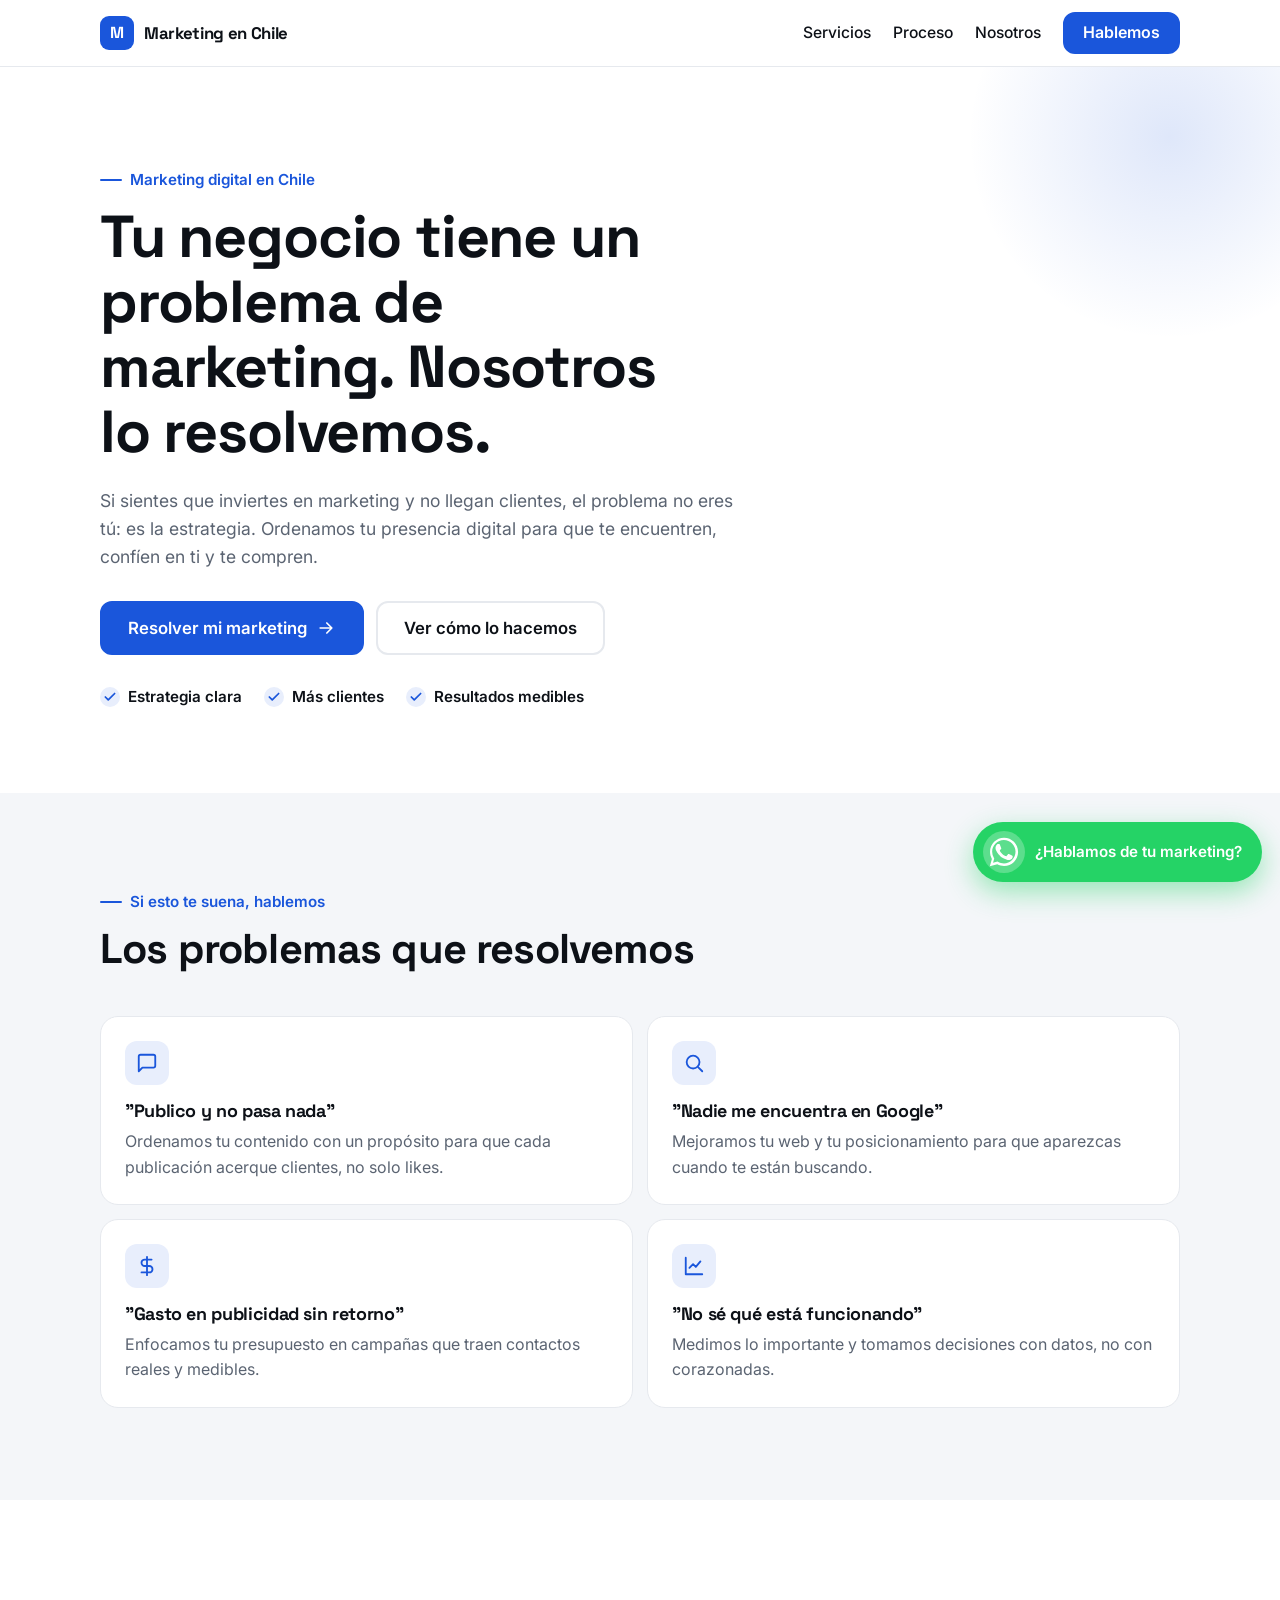
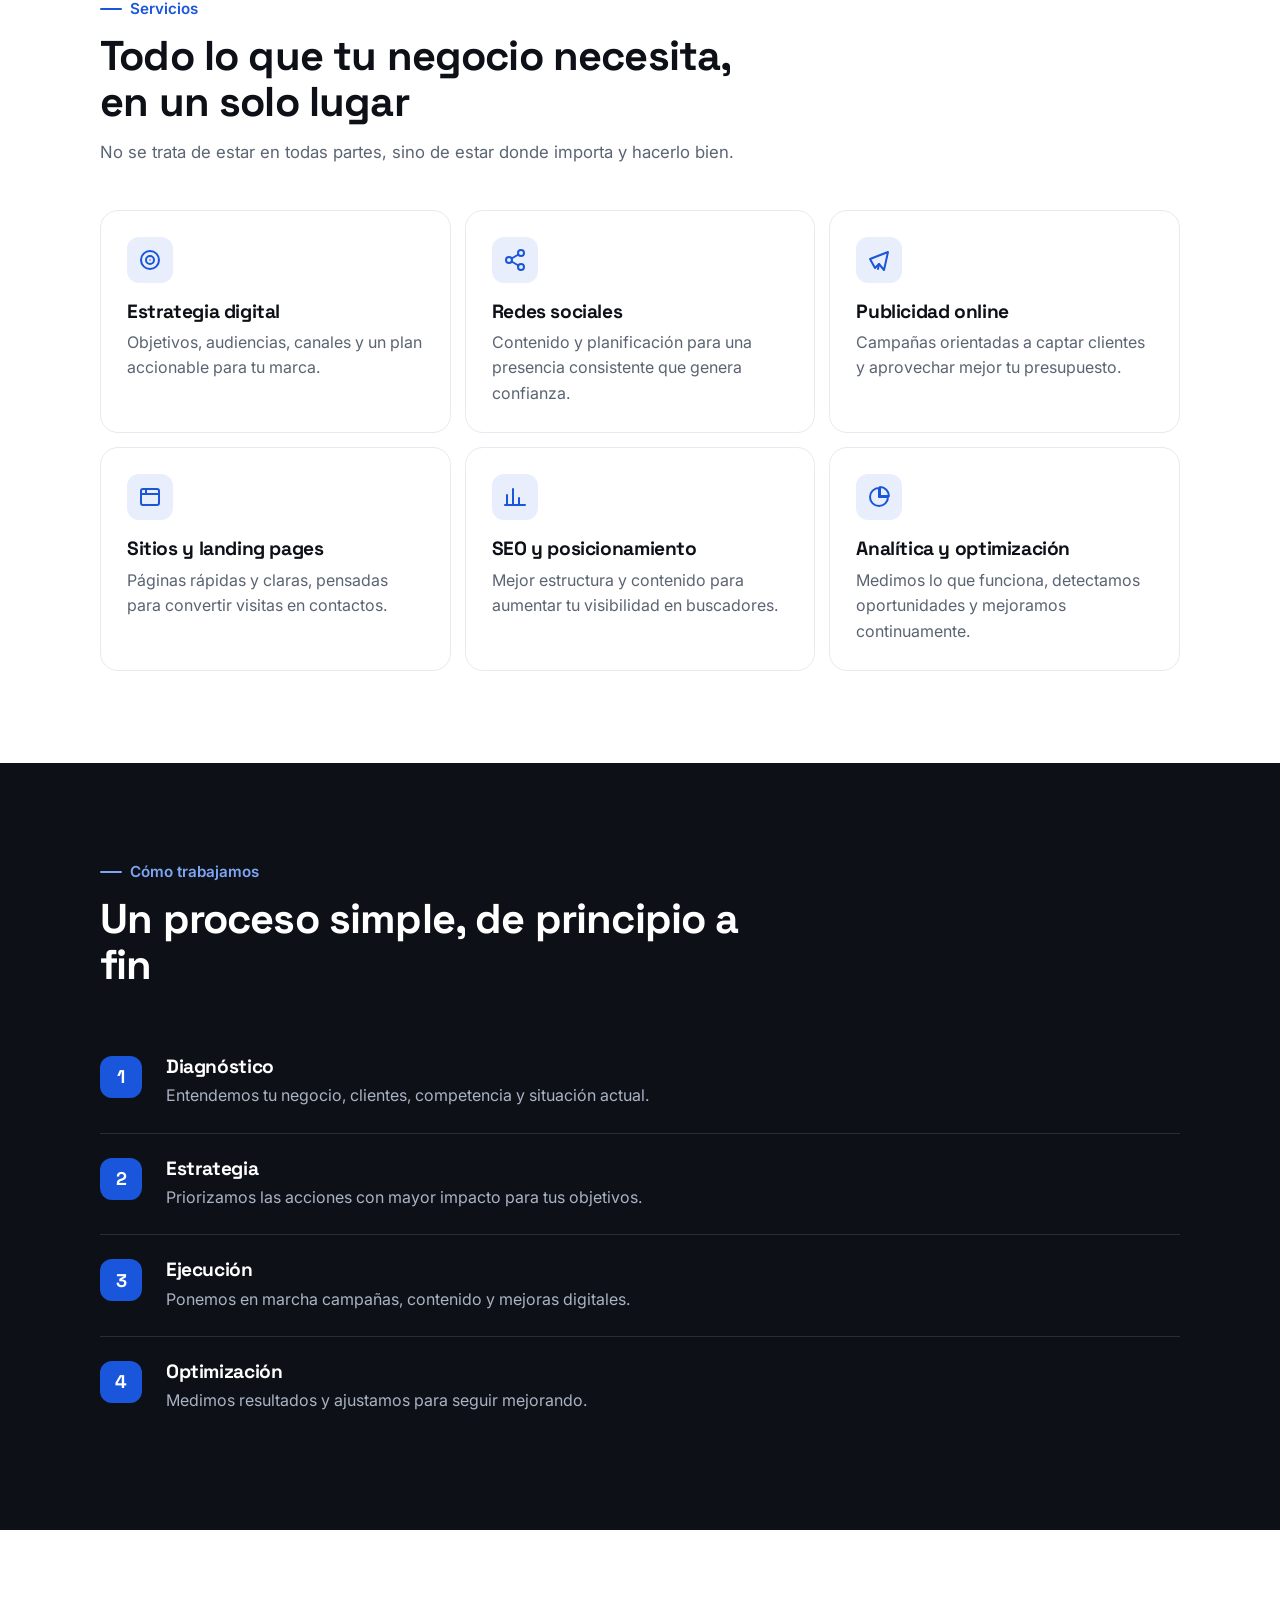
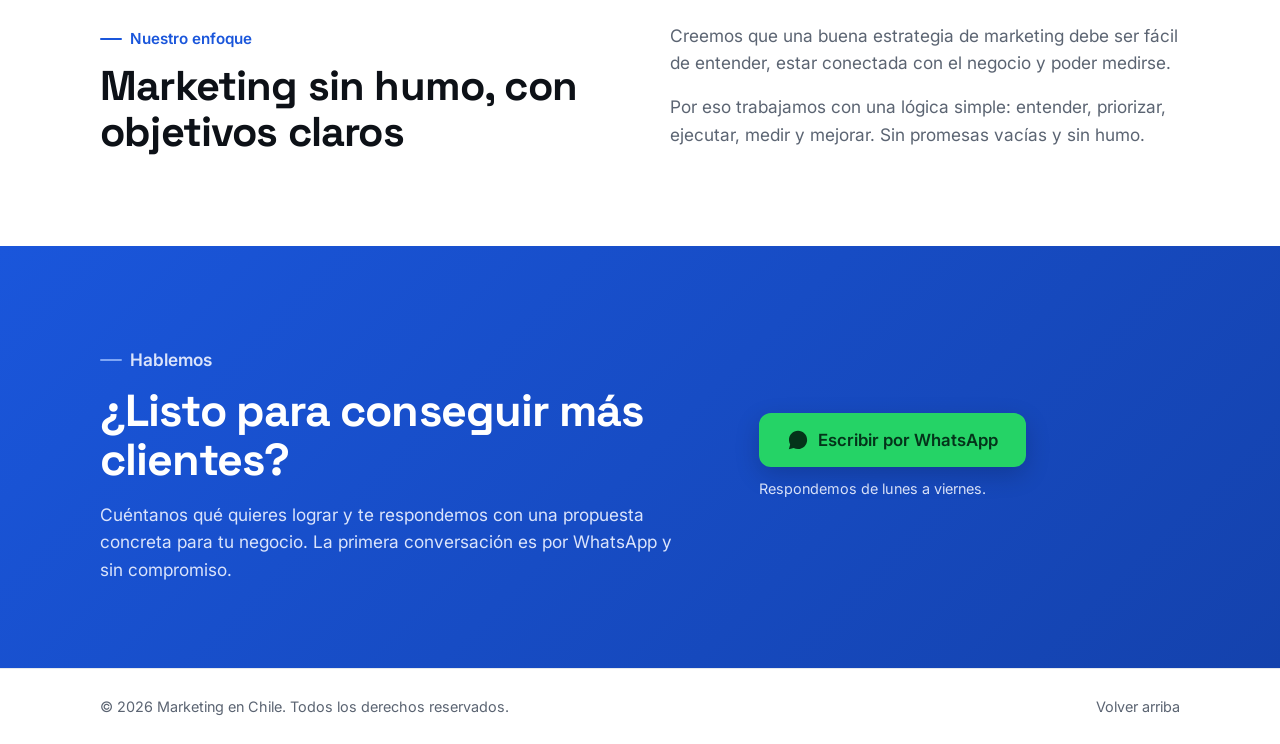
==== index.html @ b40b1193 "Add files via upload" ====
<!DOCTYPE html>
<html lang="es">
<head>
  <meta charset="UTF-8" />
  <meta name="viewport" content="width=device-width, initial-scale=1.0" />
  <meta name="description" content="Marketing digital en Chile. Resolvemos los problemas de marketing de tu negocio: más visibilidad, más clientes y una estrategia clara y medible." />
  <meta name="theme-color" content="#ffffff" />
  <title>Marketing en Chile | Soluciones de marketing que traen clientes</title>
  <link rel="preconnect" href="https://fonts.googleapis.com">
  <link rel="preconnect" href="https://fonts.gstatic.com" crossorigin>
  <link href="https://fonts.googleapis.com/css2?family=Inter:wght@400;500;600&family=Space+Grotesk:wght@500;600;700&display=swap" rel="stylesheet">
  <link rel="stylesheet" href="styles.css" />
</head>
<body>
  <header class="site-header">
    <div class="container nav">
      <a class="brand" href="#inicio" aria-label="Marketing en Chile">
        <span class="brand-mark">M</span>
        <span class="brand-name">Marketing en Chile</span>
      </a>

      <button class="menu-toggle" aria-label="Abrir menú" aria-expanded="false" aria-controls="menu">
        <span></span><span></span><span></span>
      </button>

      <nav class="nav-links" id="menu">
        <a href="#servicios">Servicios</a>
        <a href="#proceso">Proceso</a>
        <a href="#nosotros">Nosotros</a>
        <a href="#contacto" class="btn btn-nav">Hablemos</a>
      </nav>
    </div>
  </header>

  <main>
    <section class="hero" id="inicio">
      <div class="hero-glow" aria-hidden="true"></div>
      <div class="container hero-inner reveal">
        <p class="eyebrow">Marketing digital en Chile</p>
        <h1>Tu negocio tiene un problema de marketing. Nosotros lo resolvemos.</h1>
        <p class="hero-lead">
          Si sientes que inviertes en marketing y no llegan clientes, el problema
          no eres tú: es la estrategia. Ordenamos tu presencia digital para que te
          encuentren, confíen en ti y te compren.
        </p>

        <div class="hero-actions">
          <a class="btn btn-lg" href="https://wa.me/56942967564?text=Hola,%20quiero%20resolver%20el%20marketing%20de%20mi%20negocio" target="_blank" rel="noopener">
            Resolver mi marketing
            <svg class="ic" viewBox="0 0 24 24" aria-hidden="true"><path d="M5 12h14M13 6l6 6-6 6"/></svg>
          </a>
          <a class="btn btn-ghost btn-lg" href="#servicios">Ver cómo lo hacemos</a>
        </div>

        <ul class="hero-points">
          <li>
            <svg class="ic-check" viewBox="0 0 24 24" aria-hidden="true"><path d="M20 6 9 17l-5-5"/></svg>
            Estrategia clara
          </li>
          <li>
            <svg class="ic-check" viewBox="0 0 24 24" aria-hidden="true"><path d="M20 6 9 17l-5-5"/></svg>
            Más clientes
          </li>
          <li>
            <svg class="ic-check" viewBox="0 0 24 24" aria-hidden="true"><path d="M20 6 9 17l-5-5"/></svg>
            Resultados medibles
          </li>
        </ul>
      </div>
    </section>

    <section class="section problems" id="problemas">
      <div class="container">
        <div class="section-heading reveal">
          <p class="eyebrow">Si esto te suena, hablemos</p>
          <h2>Los problemas que resolvemos</h2>
        </div>
        <div class="problem-grid">
          <div class="problem reveal">
            <div class="problem-icon">
              <svg viewBox="0 0 24 24" aria-hidden="true"><path d="M21 15a2 2 0 0 1-2 2H7l-4 4V5a2 2 0 0 1 2-2h14a2 2 0 0 1 2 2z"/></svg>
            </div>
            <h3>"Publico y no pasa nada"</h3>
            <p>Ordenamos tu contenido con un propósito para que cada publicación acerque clientes, no solo likes.</p>
          </div>
          <div class="problem reveal">
            <div class="problem-icon">
              <svg viewBox="0 0 24 24" aria-hidden="true"><circle cx="11" cy="11" r="7"/><path d="m21 21-4.3-4.3"/></svg>
            </div>
            <h3>"Nadie me encuentra en Google"</h3>
            <p>Mejoramos tu web y tu posicionamiento para que aparezcas cuando te están buscando.</p>
          </div>
          <div class="problem reveal">
            <div class="problem-icon">
              <svg viewBox="0 0 24 24" aria-hidden="true"><path d="M12 2v20M17 5H9.5a3.5 3.5 0 0 0 0 7h5a3.5 3.5 0 0 1 0 7H6"/></svg>
            </div>
            <h3>"Gasto en publicidad sin retorno"</h3>
            <p>Enfocamos tu presupuesto en campañas que traen contactos reales y medibles.</p>
          </div>
          <div class="problem reveal">
            <div class="problem-icon">
              <svg viewBox="0 0 24 24" aria-hidden="true"><path d="M3 3v18h18"/><path d="m7 14 4-4 3 3 5-6"/></svg>
            </div>
            <h3>"No sé qué está funcionando"</h3>
            <p>Medimos lo importante y tomamos decisiones con datos, no con corazonadas.</p>
          </div>
        </div>
      </div>
    </section>

    <section class="section" id="servicios">
      <div class="container">
        <div class="section-heading reveal">
          <p class="eyebrow">Servicios</p>
          <h2>Todo lo que tu negocio necesita, en un solo lugar</h2>
          <p class="section-sub">No se trata de estar en todas partes, sino de estar donde importa y hacerlo bien.</p>
        </div>

        <div class="cards">
          <article class="card reveal">
            <div class="card-icon">
              <svg viewBox="0 0 24 24" aria-hidden="true"><circle cx="12" cy="12" r="9"/><circle cx="12" cy="12" r="4"/><circle cx="12" cy="12" r="0.8" fill="currentColor" stroke="none"/></svg>
            </div>
            <h3>Estrategia digital</h3>
            <p>Objetivos, audiencias, canales y un plan accionable para tu marca.</p>
          </article>
          <article class="card reveal">
            <div class="card-icon">
              <svg viewBox="0 0 24 24" aria-hidden="true"><circle cx="18" cy="5" r="3"/><circle cx="6" cy="12" r="3"/><circle cx="18" cy="19" r="3"/><path d="m8.6 13.5 6.8 4M15.4 6.5 8.6 10.5"/></svg>
            </div>
            <h3>Redes sociales</h3>
            <p>Contenido y planificación para una presencia consistente que genera confianza.</p>
          </article>
          <article class="card reveal">
            <div class="card-icon">
              <svg viewBox="0 0 24 24" aria-hidden="true"><path d="M3 11l18-7-4 18-5-6-4 4z"/><path d="M12 16l-1 5"/></svg>
            </div>
            <h3>Publicidad online</h3>
            <p>Campañas orientadas a captar clientes y aprovechar mejor tu presupuesto.</p>
          </article>
          <article class="card reveal">
            <div class="card-icon">
              <svg viewBox="0 0 24 24" aria-hidden="true"><rect x="3" y="4" width="18" height="16" rx="2"/><path d="M3 9h18M8 4v5"/></svg>
            </div>
            <h3>Sitios y landing pages</h3>
            <p>Páginas rápidas y claras, pensadas para convertir visitas en contactos.</p>
          </article>
          <article class="card reveal">
            <div class="card-icon">
              <svg viewBox="0 0 24 24" aria-hidden="true"><path d="M4 20V10M10 20V4M16 20v-7M22 20H2"/></svg>
            </div>
            <h3>SEO y posicionamiento</h3>
            <p>Mejor estructura y contenido para aumentar tu visibilidad en buscadores.</p>
          </article>
          <article class="card reveal">
            <div class="card-icon">
              <svg viewBox="0 0 24 24" aria-hidden="true"><path d="M12 3a9 9 0 1 0 9 9h-9z"/><path d="M13 2.05A9 9 0 0 1 21.95 11H13z"/></svg>
            </div>
            <h3>Analítica y optimización</h3>
            <p>Medimos lo que funciona, detectamos oportunidades y mejoramos continuamente.</p>
          </article>
        </div>
      </div>
    </section>

    <section class="section section-dark" id="proceso">
      <div class="container">
        <div class="section-heading reveal">
          <p class="eyebrow eyebrow-light">Cómo trabajamos</p>
          <h2>Un proceso simple, de principio a fin</h2>
        </div>

        <ol class="process">
          <li class="process-step reveal">
            <span class="process-num">1</span>
            <div>
              <h3>Diagnóstico</h3>
              <p>Entendemos tu negocio, clientes, competencia y situación actual.</p>
            </div>
          </li>
          <li class="process-step reveal">
            <span class="process-num">2</span>
            <div>
              <h3>Estrategia</h3>
              <p>Priorizamos las acciones con mayor impacto para tus objetivos.</p>
            </div>
          </li>
          <li class="process-step reveal">
            <span class="process-num">3</span>
            <div>
              <h3>Ejecución</h3>
              <p>Ponemos en marcha campañas, contenido y mejoras digitales.</p>
            </div>
          </li>
          <li class="process-step reveal">
            <span class="process-num">4</span>
            <div>
              <h3>Optimización</h3>
              <p>Medimos resultados y ajustamos para seguir mejorando.</p>
            </div>
          </li>
        </ol>
      </div>
    </section>

    <section class="section" id="nosotros">
      <div class="container split">
        <div class="split-title reveal">
          <p class="eyebrow">Nuestro enfoque</p>
          <h2>Marketing sin humo, con objetivos claros</h2>
        </div>
        <div class="split-copy reveal">
          <p>Creemos que una buena estrategia de marketing debe ser fácil de entender, estar conectada con el negocio y poder medirse.</p>
          <p>Por eso trabajamos con una lógica simple: entender, priorizar, ejecutar, medir y mejorar. Sin promesas vacías y sin humo.</p>
        </div>
      </div>
    </section>

    <section class="cta-section" id="contacto">
      <div class="container cta">
        <div class="cta-copy reveal">
          <p class="eyebrow eyebrow-light">Hablemos</p>
          <h2>¿Listo para conseguir más clientes?</h2>
          <p>Cuéntanos qué quieres lograr y te respondemos con una propuesta concreta para tu negocio. La primera conversación es por WhatsApp y sin compromiso.</p>
        </div>
        <div class="cta-action reveal">
          <a class="btn btn-wa btn-lg" href="https://wa.me/56942967564?text=Hola,%20quiero%20resolver%20el%20marketing%20de%20mi%20negocio" target="_blank" rel="noopener">
            <svg class="ic-wa" viewBox="0 0 24 24" aria-hidden="true"><path d="M17.5 14.4c-.3-.15-1.77-.87-2.04-.97-.27-.1-.47-.15-.67.15-.2.3-.77.97-.94 1.17-.17.2-.35.22-.65.07-.3-.15-1.26-.46-2.4-1.48-.89-.79-1.49-1.77-1.66-2.07-.17-.3-.02-.46.13-.61.13-.13.3-.35.45-.52.15-.17.2-.3.3-.5.1-.2.05-.37-.02-.52-.07-.15-.67-1.62-.92-2.22-.24-.58-.49-.5-.67-.51-.17-.01-.37-.01-.57-.01-.2 0-.52.07-.8.37-.27.3-1.05 1.02-1.05 2.49 0 1.47 1.07 2.89 1.22 3.09.15.2 2.11 3.22 5.11 4.51.71.31 1.27.49 1.7.63.72.23 1.37.2 1.89.12.58-.09 1.77-.72 2.02-1.42.25-.7.25-1.29.17-1.42-.07-.13-.27-.2-.57-.35z"/><path d="M12.04 2C6.58 2 2.13 6.45 2.13 11.91c0 1.75.46 3.45 1.32 4.95L2 22l5.25-1.38c1.45.79 3.08 1.21 4.79 1.21 5.46 0 9.91-4.45 9.91-9.91C21.95 6.45 17.5 2 12.04 2z"/></svg>
            Escribir por WhatsApp
          </a>
          <p class="cta-note">Respondemos de lunes a viernes.</p>
        </div>
      </div>
    </section>
  </main>

  <footer>
    <div class="container footer-inner">
      <p>© <span id="year"></span> Marketing en Chile. Todos los derechos reservados.</p>
      <a href="#inicio">Volver arriba</a>
    </div>
  </footer>

  <a class="wa-float" href="https://wa.me/56942967564?text=Hola,%20quiero%20resolver%20el%20marketing%20de%20mi%20negocio" target="_blank" rel="noopener" aria-label="Escríbenos por WhatsApp">
    <span class="wa-float-icon">
      <svg viewBox="0 0 24 24" aria-hidden="true"><path d="M17.5 14.4c-.3-.15-1.77-.87-2.04-.97-.27-.1-.47-.15-.67.15-.2.3-.77.97-.94 1.17-.17.2-.35.22-.65.07-.3-.15-1.26-.46-2.4-1.48-.89-.79-1.49-1.77-1.66-2.07-.17-.3-.02-.46.13-.61.13-.13.3-.35.45-.52.15-.17.2-.3.3-.5.1-.2.05-.37-.02-.52-.07-.15-.67-1.62-.92-2.22-.24-.58-.49-.5-.67-.51-.17-.01-.37-.01-.57-.01-.2 0-.52.07-.8.37-.27.3-1.05 1.02-1.05 2.49 0 1.47 1.07 2.89 1.22 3.09.15.2 2.11 3.22 5.11 4.51.71.31 1.27.49 1.7.63.72.23 1.37.2 1.89.12.58-.09 1.77-.72 2.02-1.42.25-.7.25-1.29.17-1.42-.07-.13-.27-.2-.57-.35z"/><path d="M12.04 2C6.58 2 2.13 6.45 2.13 11.91c0 1.75.46 3.45 1.32 4.95L2 22l5.25-1.38c1.45.79 3.08 1.21 4.79 1.21 5.46 0 9.91-4.45 9.91-9.91C21.95 6.45 17.5 2 12.04 2zm0 18.11c-1.53 0-3.03-.41-4.34-1.19l-.31-.18-3.11.82.83-3.04-.2-.31a8.19 8.19 0 0 1-1.26-4.4c0-4.54 3.7-8.24 8.24-8.24 4.54 0 8.24 3.7 8.24 8.24 0 4.54-3.7 8.24-8.24 8.24z"/></svg>
    </span>
    <span class="wa-float-label">¿Hablamos de tu marketing?</span>
  </a>

  <script src="script.js"></script>
</body>
</html>
---- styles.css ----
/* ===== Base ===== */
*, *::before, *::after { box-sizing: border-box; margin: 0; padding: 0; }

:root {
  --bg: #ffffff;
  --ink: #0d1117;
  --muted: #5b6472;
  --line: #e6e9ee;
  --soft: #f4f6f9;
  --dark: #0d1117;
  --accent: #1a56db;
  --accent-dark: #1442ad;
  --accent-soft: #e8eefc;
  --wa: #25d366;
  --wa-dark: #1ebe5a;
  --radius: 18px;
  --ease: cubic-bezier(.22, 1, .36, 1);
}

html { scroll-behavior: smooth; -webkit-text-size-adjust: 100%; }

body {
  font-family: "Inter", system-ui, -apple-system, "Segoe UI", sans-serif;
  background: var(--bg);
  color: var(--ink);
  line-height: 1.6;
  -webkit-font-smoothing: antialiased;
  overflow-x: hidden;
}

h1, h2, h3, .brand-name {
  font-family: "Space Grotesk", system-ui, sans-serif;
  letter-spacing: -0.02em;
  line-height: 1.1;
}

a { color: inherit; text-decoration: none; }
ul, ol { list-style: none; }
svg { display: block; }
img { display: block; max-width: 100%; }

.container { width: 100%; max-width: 1120px; margin: 0 auto; padding: 0 20px; }

/* Icon stroke defaults */
.ic, .ic-check, .card-icon svg, .problem-icon svg {
  fill: none;
  stroke: currentColor;
  stroke-width: 2;
  stroke-linecap: round;
  stroke-linejoin: round;
}

/* ===== Buttons ===== */
.btn {
  position: relative;
  display: inline-flex;
  align-items: center;
  justify-content: center;
  gap: 9px;
  min-height: 46px;
  padding: 0 20px;
  border-radius: 12px;
  background: var(--accent);
  color: #fff;
  font-weight: 600;
  font-size: 1rem;
  border: 2px solid var(--accent);
  cursor: pointer;
  transition: background .2s var(--ease), border-color .2s var(--ease),
              transform .2s var(--ease), box-shadow .2s var(--ease);
}
.btn:hover {
  background: var(--accent-dark);
  border-color: var(--accent-dark);
  transform: translateY(-2px);
  box-shadow: 0 10px 24px rgba(26, 86, 219, 0.28);
}
.btn:active { transform: translateY(0); }
.btn:focus-visible { outline: 3px solid #9db8f4; outline-offset: 2px; }
.btn .ic { width: 20px; height: 20px; transition: transform .2s var(--ease); }
.btn:hover .ic { transform: translateX(4px); }

.btn-lg { min-height: 54px; padding: 0 26px; font-size: 1.05rem; }

.btn-ghost { background: transparent; color: var(--ink); border-color: var(--line); }
.btn-ghost:hover { background: var(--soft); border-color: var(--line); box-shadow: none; color: var(--accent); }

.btn-nav { min-height: 42px; padding: 0 18px; }

.btn-wa { background: var(--wa); border-color: var(--wa); color: #04331a; }
.btn-wa:hover { background: var(--wa-dark); border-color: var(--wa-dark); box-shadow: 0 10px 24px rgba(37, 211, 102, 0.32); }
.ic-wa { width: 22px; height: 22px; fill: currentColor; stroke: none; }

/* ===== Header ===== */
.site-header {
  position: sticky;
  top: 0;
  z-index: 1000;
  background: rgba(255, 255, 255, 0.9);
  border-bottom: 1px solid var(--line);
  backdrop-filter: blur(12px);
}

.nav { height: 66px; display: flex; align-items: center; justify-content: space-between; }

.brand { display: inline-flex; align-items: center; gap: 10px; font-weight: 700; }
.brand-name { font-size: 1.05rem; }
.brand-mark {
  width: 34px; height: 34px;
  border-radius: 9px;
  display: grid; place-items: center;
  color: #fff; background: var(--accent);
  font-family: "Space Grotesk", sans-serif;
  font-weight: 700;
}

.nav-links { display: flex; align-items: center; gap: 22px; font-weight: 500; font-size: .98rem; }
.nav-links a:not(.btn) { position: relative; }
.nav-links a:not(.btn)::after {
  content: ""; position: absolute; left: 0; bottom: -4px;
  width: 100%; height: 2px; background: var(--accent);
  transform: scaleX(0); transform-origin: left;
  transition: transform .25s var(--ease);
}
.nav-links a:not(.btn):hover { color: var(--accent); }
.nav-links a:not(.btn):hover::after { transform: scaleX(1); }

.menu-toggle {
  display: none;
  flex-direction: column;
  gap: 5px;
  width: 44px; height: 44px;
  padding: 10px;
  border: 0; background: transparent; cursor: pointer;
}
.menu-toggle span { height: 2px; width: 100%; background: var(--ink); border-radius: 2px; transition: .25s var(--ease); }
.menu-toggle[aria-expanded="true"] span:nth-child(1) { transform: translateY(7px) rotate(45deg); }
.menu-toggle[aria-expanded="true"] span:nth-child(2) { opacity: 0; }
.menu-toggle[aria-expanded="true"] span:nth-child(3) { transform: translateY(-7px) rotate(-45deg); }

/* ===== Hero ===== */
.hero { position: relative; padding: 56px 0 48px; overflow: hidden; }
.hero-glow {
  position: absolute;
  top: -160px; right: -120px;
  width: 460px; height: 460px;
  background: radial-gradient(circle, rgba(26,86,219,0.14), transparent 62%);
  pointer-events: none;
  animation: floaty 9s ease-in-out infinite;
}
@keyframes floaty {
  0%, 100% { transform: translate(0, 0); }
  50% { transform: translate(-24px, 24px); }
}
.hero-inner { position: relative; }
.hero h1 { font-size: clamp(2.15rem, 8vw, 3.7rem); max-width: 15ch; }
.hero-lead { margin-top: 22px; max-width: 58ch; font-size: 1.1rem; color: var(--muted); }

.hero-actions { display: flex; flex-direction: column; gap: 12px; margin-top: 30px; }
.hero-points {
  display: flex; flex-wrap: wrap; gap: 12px 22px;
  margin-top: 30px; color: var(--ink); font-weight: 600; font-size: .95rem;
}
.hero-points li { display: inline-flex; align-items: center; gap: 8px; }
.ic-check {
  width: 20px; height: 20px;
  padding: 3px; border-radius: 50%;
  background: var(--accent-soft); color: var(--accent);
  stroke-width: 3;
}

/* ===== Eyebrow ===== */
.eyebrow {
  display: inline-flex; align-items: center; gap: 8px;
  margin-bottom: 12px;
  color: var(--accent); font-weight: 600; font-size: .95rem;
}
.eyebrow::before { content: ""; width: 22px; height: 2px; background: var(--accent); border-radius: 2px; }
.eyebrow-light { color: #7fa6f5; }
.eyebrow-light::before { background: #7fa6f5; }

/* ===== Sections ===== */
.section { padding: 56px 0; }
.section-heading { max-width: 640px; margin-bottom: 32px; }
.section-heading h2 { font-size: clamp(1.8rem, 6vw, 2.6rem); }
.section-sub { margin-top: 14px; color: var(--muted); font-size: 1.05rem; }

/* ===== Problems ===== */
.problems { background: var(--soft); }
.problem-grid { display: grid; grid-template-columns: 1fr; gap: 14px; }
.problem {
  padding: 24px;
  background: #fff;
  border: 1px solid var(--line);
  border-radius: var(--radius);
  transition: transform .25s var(--ease), box-shadow .25s var(--ease), border-color .25s var(--ease);
}
.problem:hover {
  transform: translateY(-4px);
  border-color: transparent;
  box-shadow: 0 16px 40px rgba(13, 17, 23, 0.09);
}
.problem-icon {
  width: 44px; height: 44px;
  display: grid; place-items: center;
  margin-bottom: 16px;
  border-radius: 12px;
  background: var(--accent-soft); color: var(--accent);
}
.problem-icon svg { width: 22px; height: 22px; }
.problem h3 { font-size: 1.12rem; }
.problem p { margin-top: 8px; color: var(--muted); }

/* ===== Cards ===== */
.cards { display: grid; grid-template-columns: 1fr; gap: 14px; }
.card {
  position: relative;
  padding: 26px;
  border: 1px solid var(--line);
  border-radius: var(--radius);
  background: #fff;
  overflow: hidden;
  transition: transform .25s var(--ease), box-shadow .25s var(--ease), border-color .25s var(--ease);
}
.card::before {
  content: ""; position: absolute; inset: 0 0 auto 0; height: 3px;
  background: var(--accent);
  transform: scaleX(0); transform-origin: left;
  transition: transform .3s var(--ease);
}
.card:hover {
  transform: translateY(-5px);
  border-color: transparent;
  box-shadow: 0 18px 44px rgba(13, 17, 23, 0.1);
}
.card:hover::before { transform: scaleX(1); }
.card-icon {
  width: 46px; height: 46px;
  display: grid; place-items: center;
  margin-bottom: 18px;
  border-radius: 12px;
  background: var(--accent-soft); color: var(--accent);
  transition: transform .3s var(--ease);
}
.card:hover .card-icon { transform: scale(1.08) rotate(-4deg); }
.card-icon svg { width: 24px; height: 24px; }
.card h3 { font-size: 1.2rem; }
.card p { margin-top: 8px; color: var(--muted); }

/* ===== Dark section / Process ===== */
.section-dark { background: var(--dark); color: #fff; }
.section-dark .section-heading h2 { color: #fff; }
.process { display: grid; grid-template-columns: 1fr; gap: 0; }
.process-step {
  display: grid; grid-template-columns: 48px 1fr; gap: 18px;
  padding: 24px 0;
  border-top: 1px solid rgba(255,255,255,0.12);
  transition: transform .25s var(--ease);
}
.process-step:first-child { border-top: 0; }
.process-step:hover { transform: translateX(6px); }
.process-num {
  display: grid; place-items: center;
  width: 42px; height: 42px;
  border-radius: 12px;
  background: var(--accent); color: #fff;
  font-family: "Space Grotesk", sans-serif; font-weight: 700; font-size: 1.15rem;
}
.process-step h3 { font-size: 1.2rem; }
.process-step p { margin-top: 6px; color: #aab3c2; }

/* ===== Split / Nosotros ===== */
.split { display: grid; grid-template-columns: 1fr; gap: 24px; }
.split-title h2 { font-size: clamp(1.8rem, 6vw, 2.6rem); }
.split-copy { color: var(--muted); font-size: 1.08rem; }
.split-copy p + p { margin-top: 16px; }

/* ===== CTA ===== */
.cta-section {
  padding: 60px 0;
  background: linear-gradient(135deg, var(--accent) 0%, var(--accent-dark) 100%);
  color: #fff;
}
.cta { display: grid; grid-template-columns: 1fr; gap: 28px; align-items: center; }
.cta-copy h2 { font-size: clamp(1.9rem, 6vw, 2.8rem); }
.cta-copy p { margin-top: 16px; color: #dbe4fb; font-size: 1.08rem; max-width: 52ch; }
.cta-action { display: flex; flex-direction: column; gap: 10px; }
.cta-action .btn { box-shadow: 0 8px 24px rgba(0,0,0,0.18); }
.cta-note { color: #dbe4fb; font-size: .9rem; }

/* ===== Footer ===== */
footer { padding: 26px 0; border-top: 1px solid var(--line); }
.footer-inner {
  display: flex; flex-direction: column; gap: 12px;
  color: var(--muted); font-size: .9rem;
}
.footer-inner a:hover { color: var(--accent); }

/* ===== WhatsApp floating button ===== */
.wa-float {
  position: fixed;
  right: 18px;
  bottom: 18px;
  z-index: 1200;
  display: inline-flex;
  align-items: center;
  gap: 10px;
  height: 60px;
  padding: 0 20px 0 10px;
  border-radius: 999px;
  background: var(--wa);
  color: #fff;
  font-weight: 600;
  box-shadow: 0 10px 28px rgba(37, 211, 102, 0.45);
  transition: background .2s var(--ease), transform .2s var(--ease), box-shadow .2s var(--ease);
  animation: wa-in .5s var(--ease) .8s both;
}
@keyframes wa-in {
  from { opacity: 0; transform: translateY(20px) scale(.9); }
  to { opacity: 1; transform: translateY(0) scale(1); }
}
.wa-float:hover { background: var(--wa-dark); transform: translateY(-3px); box-shadow: 0 14px 34px rgba(37,211,102,0.5); }
.wa-float:focus-visible { outline: 3px solid #b6f2cf; outline-offset: 3px; }
.wa-float-icon {
  position: relative;
  display: grid; place-items: center;
  width: 42px; height: 42px;
  flex: 0 0 auto;
}
.wa-float-icon::before {
  content: ""; position: absolute; inset: 0;
  border-radius: 50%;
  background: rgba(255,255,255,0.25);
  animation: pulse 2.2s ease-out infinite;
}
@keyframes pulse {
  0% { transform: scale(.6); opacity: .7; }
  100% { transform: scale(1.8); opacity: 0; }
}
.wa-float-icon svg { position: relative; width: 34px; height: 34px; fill: #fff; }
.wa-float-label { font-size: .95rem; white-space: nowrap; }

/* ===== Reveal on scroll ===== */
.reveal {
  opacity: 0;
  transform: translateY(24px);
  transition: opacity .6s var(--ease), transform .6s var(--ease);
}
.reveal.in { opacity: 1; transform: none; }

/* ===== Responsive: tablet ===== */
@media (min-width: 640px) {
  .hero-actions { flex-direction: row; }
  .problem-grid { grid-template-columns: 1fr 1fr; }
  .cards { grid-template-columns: 1fr 1fr; }
  .footer-inner { flex-direction: row; justify-content: space-between; }
}

/* ===== Responsive: desktop ===== */
@media (min-width: 900px) {
  .hero { padding: 96px 0 84px; }
  .section { padding: 92px 0; }
  .cta-section { padding: 84px 0; }
  .cards { grid-template-columns: repeat(3, 1fr); }
  .split { grid-template-columns: 1fr 1fr; gap: 60px; align-items: start; }
  .cta { grid-template-columns: 1.2fr .8fr; }
  .cta-action { align-items: flex-start; }
  .section-heading { margin-bottom: 44px; }
}

/* ===== Mobile nav ===== */
@media (max-width: 819px) {
  .menu-toggle { display: flex; }
  .nav-links {
    display: none;
    position: absolute;
    top: 66px; left: 16px; right: 16px;
    flex-direction: column;
    align-items: stretch;
    gap: 4px;
    padding: 14px;
    background: #fff;
    border: 1px solid var(--line);
    border-radius: var(--radius);
    box-shadow: 0 16px 34px rgba(13, 17, 24, 0.14);
  }
  .nav-links.open { display: flex; animation: menu-in .25s var(--ease); }
  @keyframes menu-in { from { opacity: 0; transform: translateY(-8px); } to { opacity: 1; transform: none; } }
  .nav-links a { padding: 10px 8px; }
  .nav-links a:not(.btn)::after { display: none; }
  .nav-links .btn-nav { justify-content: center; margin-top: 4px; }
}

/* WhatsApp button collapses to icon on small screens */
@media (max-width: 520px) {
  .wa-float { height: 58px; width: 58px; padding: 0; justify-content: center; }
  .wa-float-label { display: none; }
}

/* ===== Reduced motion ===== */
@media (prefers-reduced-motion: reduce) {
  html { scroll-behavior: auto; }
  *, *::before, *::after { animation: none !important; transition: none !important; }
  .reveal { opacity: 1; transform: none; }
}
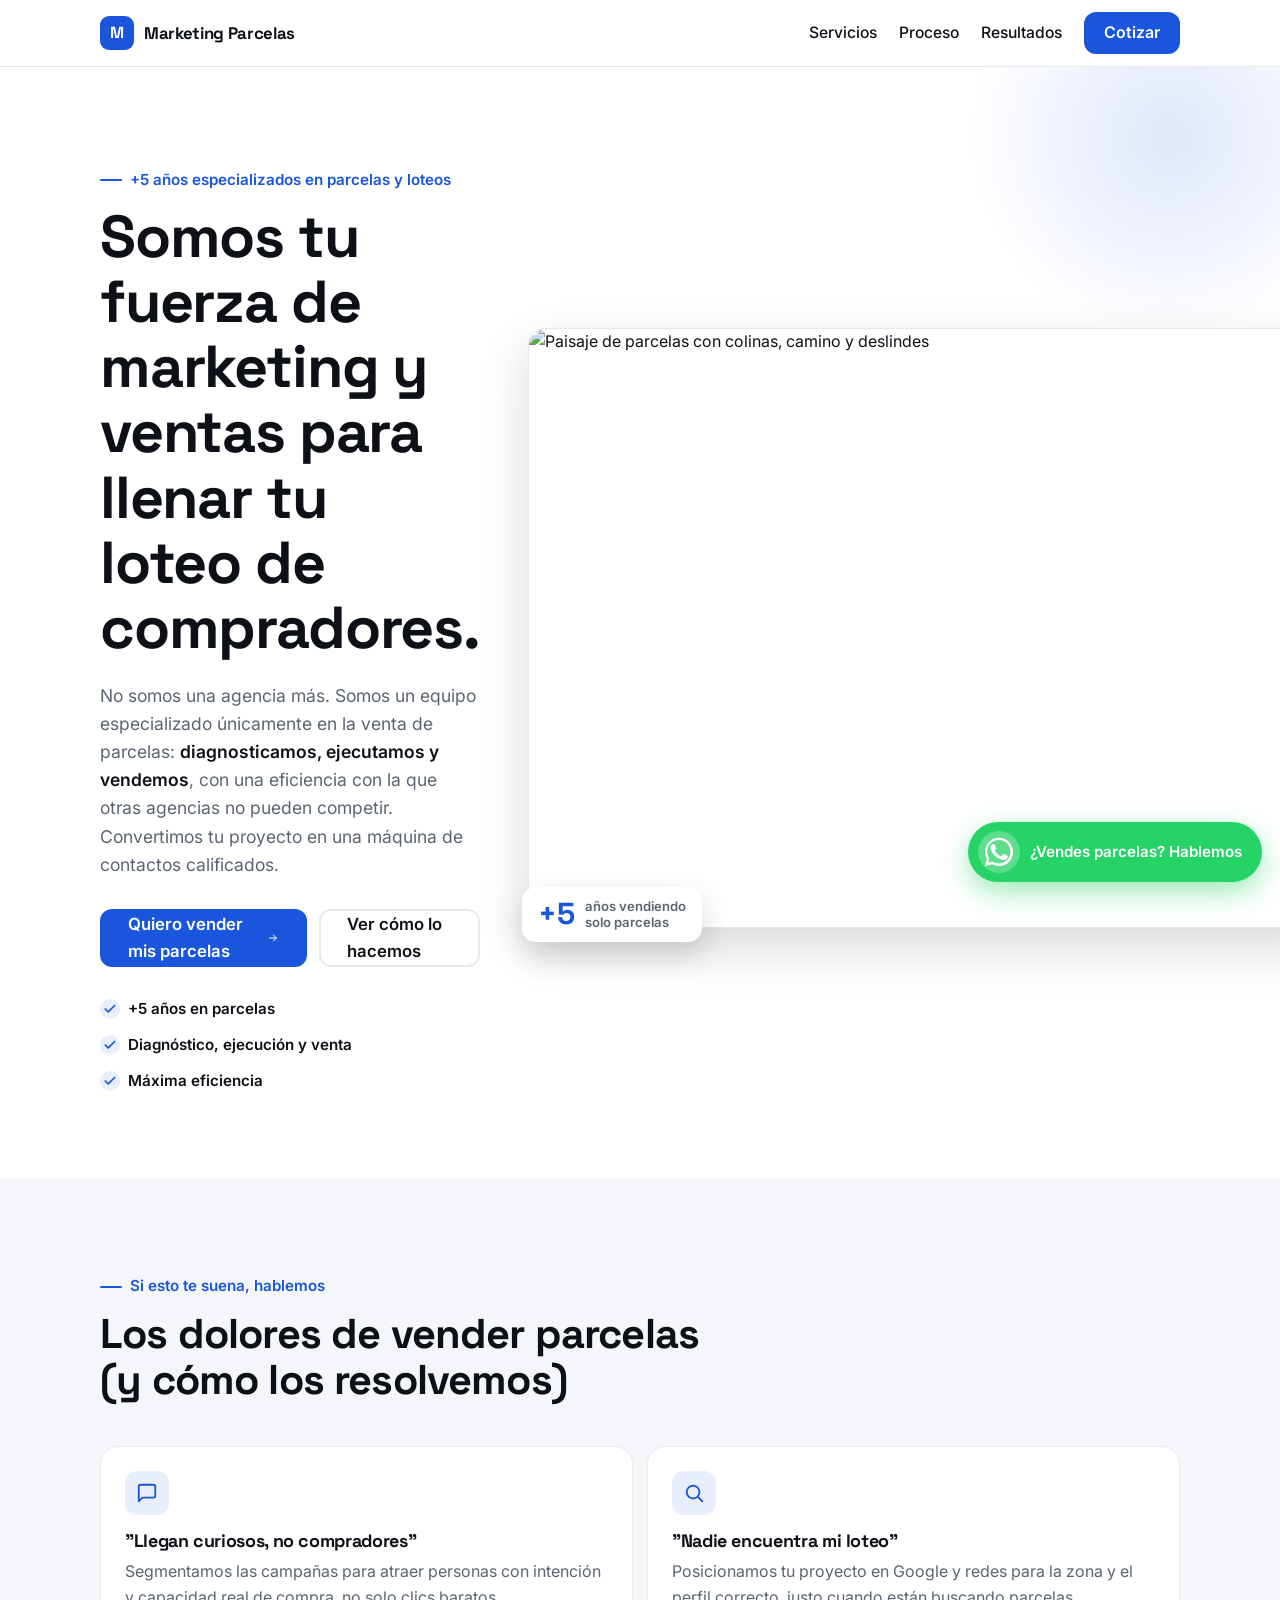
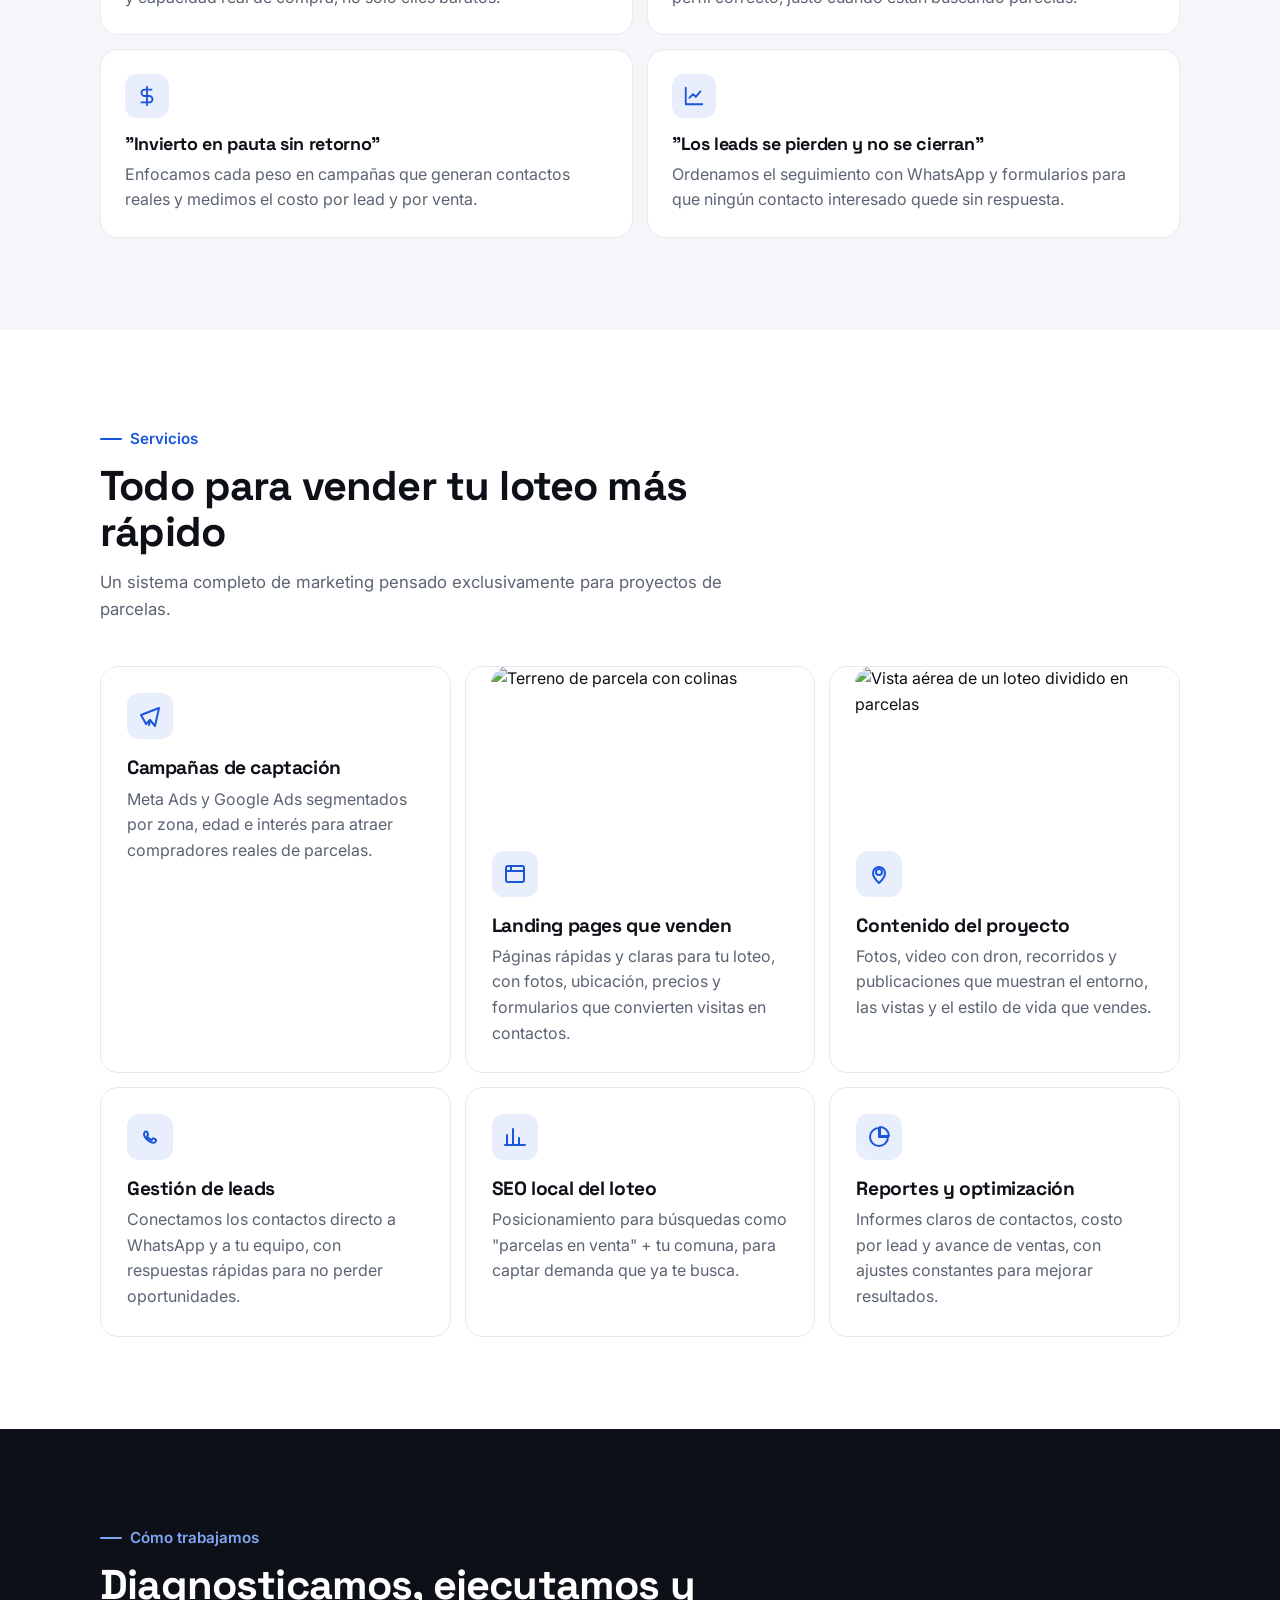
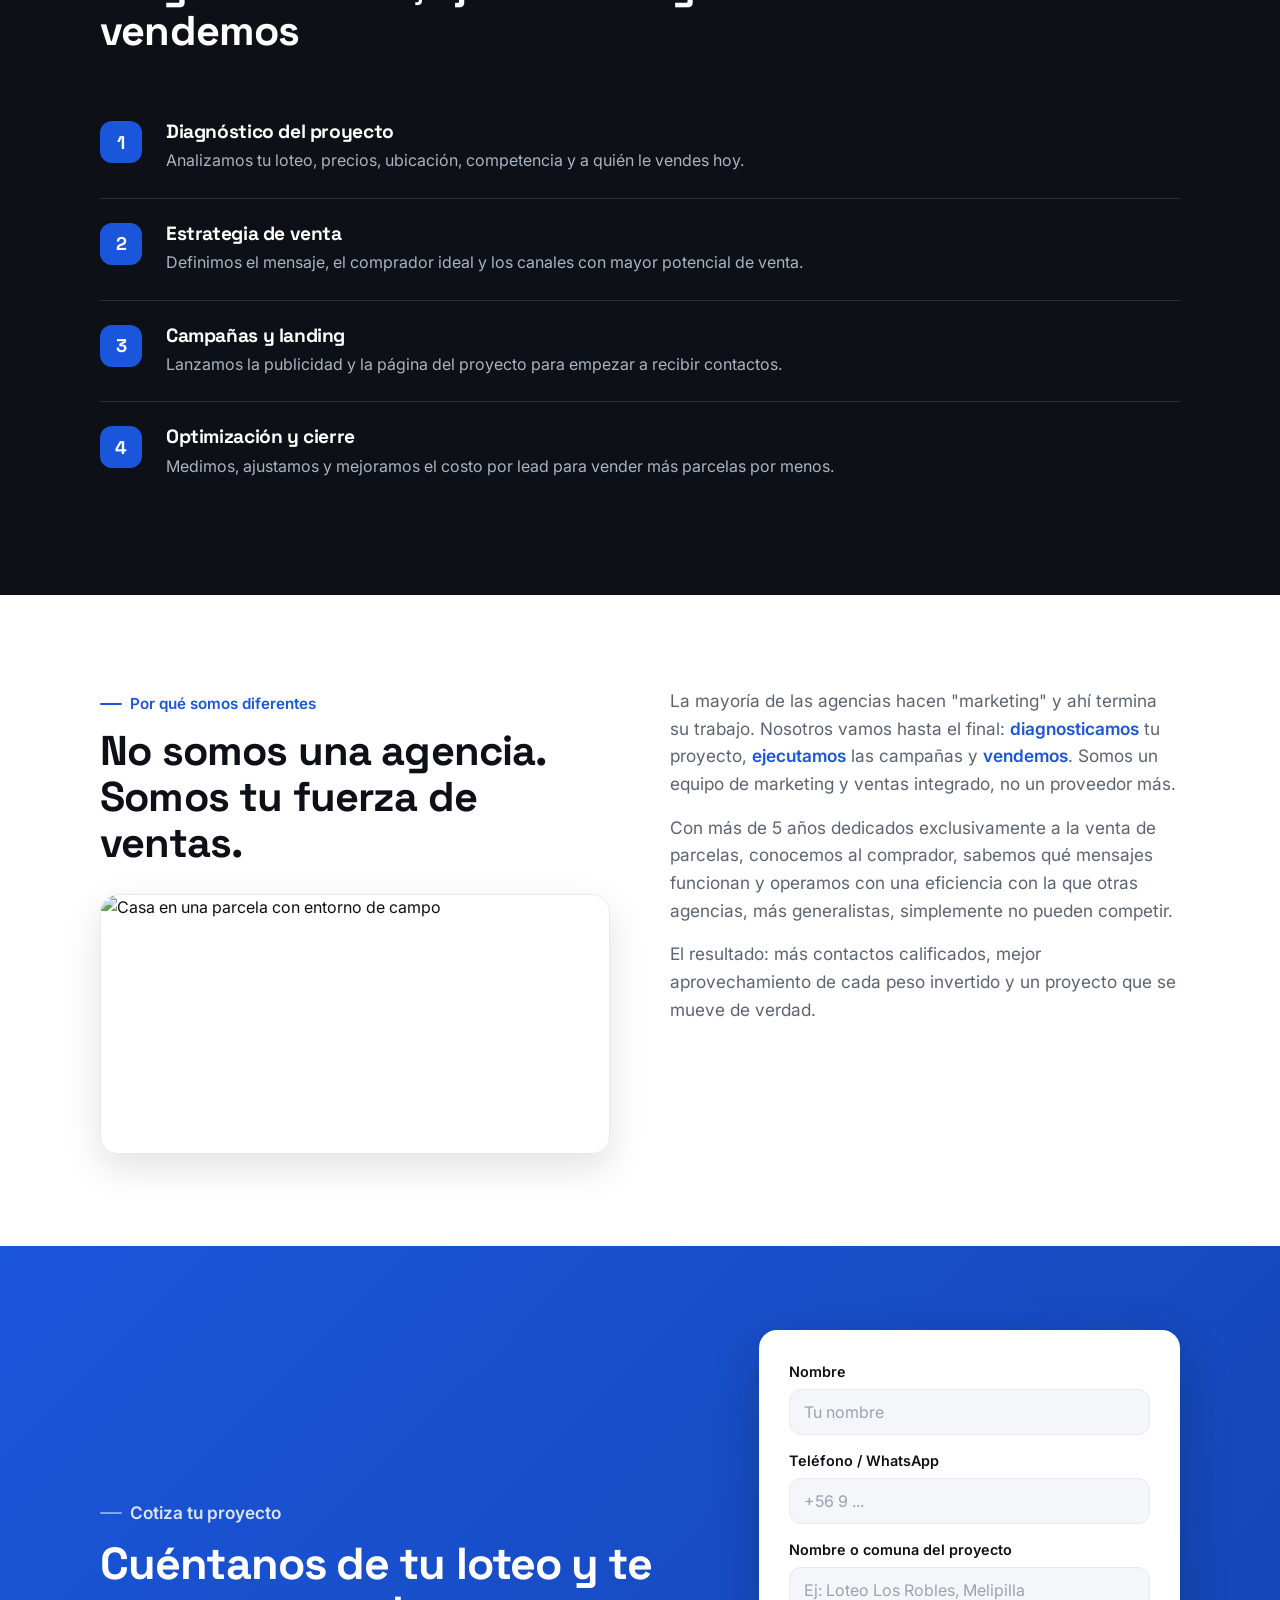
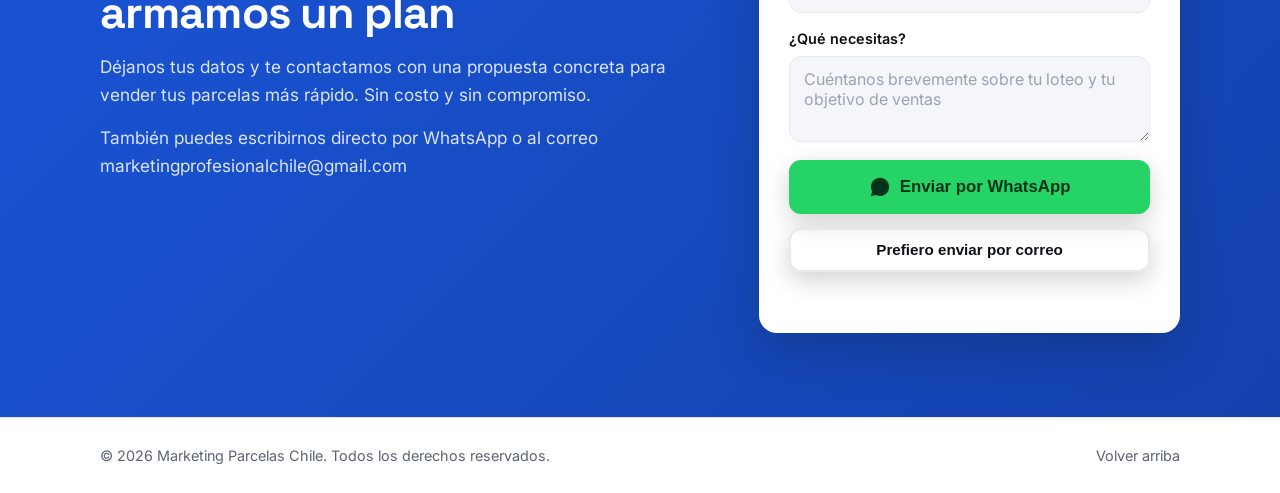
==== commit 1f7acfd2: "Add files via upload" ====
--- a/index.html
+++ b/index.html
@@ -3,9 +3,13 @@
 <head>
   <meta charset="UTF-8" />
   <meta name="viewport" content="width=device-width, initial-scale=1.0" />
-  <meta name="description" content="Marketing digital en Chile. Resolvemos los problemas de marketing de tu negocio: más visibilidad, más clientes y una estrategia clara y medible." />
+  <meta name="description" content="Fuerza de marketing y ventas especializada en parcelas y loteos en Chile, con +5 años de experiencia. Diagnosticamos, ejecutamos y vendemos con una eficiencia que otras agencias no pueden igualar." />
   <meta name="theme-color" content="#ffffff" />
-  <title>Marketing en Chile | Soluciones de marketing que traen clientes</title>
+  <meta property="og:title" content="Marketing para venta de parcelas | Más compradores para tu loteo" />
+  <meta property="og:description" content="Agencia especializada en marketing inmobiliario para proyectos de parcelas y loteos en Chile. Generamos compradores calificados, no solo clics." />
+  <meta property="og:type" content="website" />
+  <meta property="og:locale" content="es_CL" />
+  <title>Marketing para Venta de Parcelas en Chile | Más compradores para tu loteo</title>
   <link rel="preconnect" href="https://fonts.googleapis.com">
   <link rel="preconnect" href="https://fonts.gstatic.com" crossorigin>
   <link href="https://fonts.googleapis.com/css2?family=Inter:wght@400;500;600&family=Space+Grotesk:wght@500;600;700&display=swap" rel="stylesheet">
@@ -14,9 +18,9 @@
 <body>
   <header class="site-header">
     <div class="container nav">
-      <a class="brand" href="#inicio" aria-label="Marketing en Chile">
+      <a class="brand" href="#inicio" aria-label="Marketing para venta de parcelas">
         <span class="brand-mark">M</span>
-        <span class="brand-name">Marketing en Chile</span>
+        <span class="brand-name">Marketing Parcelas</span>
       </a>
 
       <button class="menu-toggle" aria-label="Abrir menú" aria-expanded="false" aria-controls="menu">
@@ -26,8 +30,8 @@
       <nav class="nav-links" id="menu">
         <a href="#servicios">Servicios</a>
         <a href="#proceso">Proceso</a>
-        <a href="#nosotros">Nosotros</a>
-        <a href="#contacto" class="btn btn-nav">Hablemos</a>
+        <a href="#resultados">Resultados</a>
+        <a href="#contacto" class="btn btn-nav">Cotizar</a>
       </nav>
     </div>
   </header>
@@ -35,37 +39,47 @@
   <main>
     <section class="hero" id="inicio">
       <div class="hero-glow" aria-hidden="true"></div>
-      <div class="container hero-inner reveal">
-        <p class="eyebrow">Marketing digital en Chile</p>
-        <h1>Tu negocio tiene un problema de marketing. Nosotros lo resolvemos.</h1>
-        <p class="hero-lead">
-          Si sientes que inviertes en marketing y no llegan clientes, el problema
-          no eres tú: es la estrategia. Ordenamos tu presencia digital para que te
-          encuentren, confíen en ti y te compren.
-        </p>
-
-        <div class="hero-actions">
-          <a class="btn btn-lg" href="https://wa.me/56942967564?text=Hola,%20quiero%20resolver%20el%20marketing%20de%20mi%20negocio" target="_blank" rel="noopener">
-            Resolver mi marketing
-            <svg class="ic" viewBox="0 0 24 24" aria-hidden="true"><path d="M5 12h14M13 6l6 6-6 6"/></svg>
-          </a>
-          <a class="btn btn-ghost btn-lg" href="#servicios">Ver cómo lo hacemos</a>
-        </div>
-
-        <ul class="hero-points">
-          <li>
-            <svg class="ic-check" viewBox="0 0 24 24" aria-hidden="true"><path d="M20 6 9 17l-5-5"/></svg>
-            Estrategia clara
-          </li>
-          <li>
-            <svg class="ic-check" viewBox="0 0 24 24" aria-hidden="true"><path d="M20 6 9 17l-5-5"/></svg>
-            Más clientes
-          </li>
-          <li>
-            <svg class="ic-check" viewBox="0 0 24 24" aria-hidden="true"><path d="M20 6 9 17l-5-5"/></svg>
-            Resultados medibles
-          </li>
-        </ul>
+      <div class="container hero-inner hero-grid reveal">
+        <div class="hero-text">
+          <p class="eyebrow">+5 años especializados en parcelas y loteos</p>
+          <h1>Somos tu fuerza de marketing y ventas para llenar tu loteo de compradores.</h1>
+          <p class="hero-lead">
+            No somos una agencia más. Somos un equipo especializado únicamente en la
+            venta de parcelas: <strong>diagnosticamos, ejecutamos y vendemos</strong>, con una
+            eficiencia con la que otras agencias no pueden competir. Convertimos tu proyecto
+            en una máquina de contactos calificados.
+          </p>
+
+          <div class="hero-actions">
+            <a class="btn btn-lg" href="https://wa.me/56942967564?text=Hola,%20tengo%20un%20proyecto%20de%20parcelas%20y%20quiero%20venderlas%20m%C3%A1s%20r%C3%A1pido" target="_blank" rel="noopener">
+              Quiero vender mis parcelas
+              <svg class="ic" viewBox="0 0 24 24" aria-hidden="true"><path d="M5 12h14M13 6l6 6-6 6"/></svg>
+            </a>
+            <a class="btn btn-ghost btn-lg" href="#servicios">Ver cómo lo hacemos</a>
+          </div>
+
+          <ul class="hero-points">
+            <li>
+              <svg class="ic-check" viewBox="0 0 24 24" aria-hidden="true"><path d="M20 6 9 17l-5-5"/></svg>
+              +5 años en parcelas
+            </li>
+            <li>
+              <svg class="ic-check" viewBox="0 0 24 24" aria-hidden="true"><path d="M20 6 9 17l-5-5"/></svg>
+              Diagnóstico, ejecución y venta
+            </li>
+            <li>
+              <svg class="ic-check" viewBox="0 0 24 24" aria-hidden="true"><path d="M20 6 9 17l-5-5"/></svg>
+              Máxima eficiencia
+            </li>
+          </ul>
+        </div>
+        <div class="hero-media">
+          <img src="img/hero-parcela.svg" alt="Paisaje de parcelas con colinas, camino y deslindes" width="800" height="600" />
+          <div class="hero-badge">
+            <span class="hero-badge-num">+5</span>
+            <span class="hero-badge-txt">años vendiendo<br>solo parcelas</span>
+          </div>
+        </div>
       </div>
     </section>
 
@@ -73,36 +87,36 @@
       <div class="container">
         <div class="section-heading reveal">
           <p class="eyebrow">Si esto te suena, hablemos</p>
-          <h2>Los problemas que resolvemos</h2>
+          <h2>Los dolores de vender parcelas (y cómo los resolvemos)</h2>
         </div>
         <div class="problem-grid">
           <div class="problem reveal">
             <div class="problem-icon">
               <svg viewBox="0 0 24 24" aria-hidden="true"><path d="M21 15a2 2 0 0 1-2 2H7l-4 4V5a2 2 0 0 1 2-2h14a2 2 0 0 1 2 2z"/></svg>
             </div>
-            <h3>"Publico y no pasa nada"</h3>
-            <p>Ordenamos tu contenido con un propósito para que cada publicación acerque clientes, no solo likes.</p>
+            <h3>"Llegan curiosos, no compradores"</h3>
+            <p>Segmentamos las campañas para atraer personas con intención y capacidad real de compra, no solo clics baratos.</p>
           </div>
           <div class="problem reveal">
             <div class="problem-icon">
               <svg viewBox="0 0 24 24" aria-hidden="true"><circle cx="11" cy="11" r="7"/><path d="m21 21-4.3-4.3"/></svg>
             </div>
-            <h3>"Nadie me encuentra en Google"</h3>
-            <p>Mejoramos tu web y tu posicionamiento para que aparezcas cuando te están buscando.</p>
+            <h3>"Nadie encuentra mi loteo"</h3>
+            <p>Posicionamos tu proyecto en Google y redes para la zona y el perfil correcto, justo cuando están buscando parcelas.</p>
           </div>
           <div class="problem reveal">
             <div class="problem-icon">
               <svg viewBox="0 0 24 24" aria-hidden="true"><path d="M12 2v20M17 5H9.5a3.5 3.5 0 0 0 0 7h5a3.5 3.5 0 0 1 0 7H6"/></svg>
             </div>
-            <h3>"Gasto en publicidad sin retorno"</h3>
-            <p>Enfocamos tu presupuesto en campañas que traen contactos reales y medibles.</p>
+            <h3>"Invierto en pauta sin retorno"</h3>
+            <p>Enfocamos cada peso en campañas que generan contactos reales y medimos el costo por lead y por venta.</p>
           </div>
           <div class="problem reveal">
             <div class="problem-icon">
               <svg viewBox="0 0 24 24" aria-hidden="true"><path d="M3 3v18h18"/><path d="m7 14 4-4 3 3 5-6"/></svg>
             </div>
-            <h3>"No sé qué está funcionando"</h3>
-            <p>Medimos lo importante y tomamos decisiones con datos, no con corazonadas.</p>
+            <h3>"Los leads se pierden y no se cierran"</h3>
+            <p>Ordenamos el seguimiento con WhatsApp y formularios para que ningún contacto interesado quede sin respuesta.</p>
           </div>
         </div>
       </div>
@@ -112,52 +126,54 @@
       <div class="container">
         <div class="section-heading reveal">
           <p class="eyebrow">Servicios</p>
-          <h2>Todo lo que tu negocio necesita, en un solo lugar</h2>
-          <p class="section-sub">No se trata de estar en todas partes, sino de estar donde importa y hacerlo bien.</p>
+          <h2>Todo para vender tu loteo más rápido</h2>
+          <p class="section-sub">Un sistema completo de marketing pensado exclusivamente para proyectos de parcelas.</p>
         </div>
 
         <div class="cards">
           <article class="card reveal">
             <div class="card-icon">
-              <svg viewBox="0 0 24 24" aria-hidden="true"><circle cx="12" cy="12" r="9"/><circle cx="12" cy="12" r="4"/><circle cx="12" cy="12" r="0.8" fill="currentColor" stroke="none"/></svg>
-            </div>
-            <h3>Estrategia digital</h3>
-            <p>Objetivos, audiencias, canales y un plan accionable para tu marca.</p>
-          </article>
-          <article class="card reveal">
-            <div class="card-icon">
-              <svg viewBox="0 0 24 24" aria-hidden="true"><circle cx="18" cy="5" r="3"/><circle cx="6" cy="12" r="3"/><circle cx="18" cy="19" r="3"/><path d="m8.6 13.5 6.8 4M15.4 6.5 8.6 10.5"/></svg>
-            </div>
-            <h3>Redes sociales</h3>
-            <p>Contenido y planificación para una presencia consistente que genera confianza.</p>
-          </article>
-          <article class="card reveal">
-            <div class="card-icon">
               <svg viewBox="0 0 24 24" aria-hidden="true"><path d="M3 11l18-7-4 18-5-6-4 4z"/><path d="M12 16l-1 5"/></svg>
             </div>
-            <h3>Publicidad online</h3>
-            <p>Campañas orientadas a captar clientes y aprovechar mejor tu presupuesto.</p>
-          </article>
-          <article class="card reveal">
+            <h3>Campañas de captación</h3>
+            <p>Meta Ads y Google Ads segmentados por zona, edad e interés para atraer compradores reales de parcelas.</p>
+          </article>
+          <article class="card card-media reveal">
+            <div class="card-img"><img src="img/card-campo.svg" alt="Terreno de parcela con colinas" width="400" height="260" loading="lazy" /></div>
             <div class="card-icon">
               <svg viewBox="0 0 24 24" aria-hidden="true"><rect x="3" y="4" width="18" height="16" rx="2"/><path d="M3 9h18M8 4v5"/></svg>
             </div>
-            <h3>Sitios y landing pages</h3>
-            <p>Páginas rápidas y claras, pensadas para convertir visitas en contactos.</p>
+            <h3>Landing pages que venden</h3>
+            <p>Páginas rápidas y claras para tu loteo, con fotos, ubicación, precios y formularios que convierten visitas en contactos.</p>
+          </article>
+          <article class="card card-media reveal">
+            <div class="card-img"><img src="img/card-dron.svg" alt="Vista aérea de un loteo dividido en parcelas" width="400" height="260" loading="lazy" /></div>
+            <div class="card-icon">
+              <svg viewBox="0 0 24 24" aria-hidden="true"><circle cx="12" cy="10" r="3"/><path d="M12 21s-6-5.3-6-10a6 6 0 0 1 12 0c0 4.7-6 10-6 10z"/></svg>
+            </div>
+            <h3>Contenido del proyecto</h3>
+            <p>Fotos, video con dron, recorridos y publicaciones que muestran el entorno, las vistas y el estilo de vida que vendes.</p>
+          </article>
+          <article class="card reveal">
+            <div class="card-icon">
+              <svg viewBox="0 0 24 24" aria-hidden="true"><path d="M17.5 14.4c-.3-.15-1.77-.87-2.04-.97-.27-.1-.47-.15-.67.15-.2.3-.77.97-.94 1.17-.17.2-.35.22-.65.07-.3-.15-1.26-.46-2.4-1.48-.89-.79-1.49-1.77-1.66-2.07-.17-.3-.02-.46.13-.61.13-.13.3-.35.45-.52.15-.17.2-.3.3-.5.1-.2.05-.37-.02-.52-.07-.15-.67-1.62-.92-2.22-.24-.58-.49-.5-.67-.51h-.57c-.2 0-.52.07-.8.37-.27.3-1.05 1.02-1.05 2.49 0 1.47 1.07 2.89 1.22 3.09.15.2 2.11 3.22 5.11 4.51 3 1.29 3 .86 3.54.81.54-.05 1.77-.72 2.02-1.42.25-.7.25-1.29.17-1.42-.07-.13-.27-.2-.57-.35z"/></svg>
+            </div>
+            <h3>Gestión de leads</h3>
+            <p>Conectamos los contactos directo a WhatsApp y a tu equipo, con respuestas rápidas para no perder oportunidades.</p>
           </article>
           <article class="card reveal">
             <div class="card-icon">
               <svg viewBox="0 0 24 24" aria-hidden="true"><path d="M4 20V10M10 20V4M16 20v-7M22 20H2"/></svg>
             </div>
-            <h3>SEO y posicionamiento</h3>
-            <p>Mejor estructura y contenido para aumentar tu visibilidad en buscadores.</p>
+            <h3>SEO local del loteo</h3>
+            <p>Posicionamiento para búsquedas como "parcelas en venta" + tu comuna, para captar demanda que ya te busca.</p>
           </article>
           <article class="card reveal">
             <div class="card-icon">
               <svg viewBox="0 0 24 24" aria-hidden="true"><path d="M12 3a9 9 0 1 0 9 9h-9z"/><path d="M13 2.05A9 9 0 0 1 21.95 11H13z"/></svg>
             </div>
-            <h3>Analítica y optimización</h3>
-            <p>Medimos lo que funciona, detectamos oportunidades y mejoramos continuamente.</p>
+            <h3>Reportes y optimización</h3>
+            <p>Informes claros de contactos, costo por lead y avance de ventas, con ajustes constantes para mejorar resultados.</p>
           </article>
         </div>
       </div>
@@ -167,51 +183,55 @@
       <div class="container">
         <div class="section-heading reveal">
           <p class="eyebrow eyebrow-light">Cómo trabajamos</p>
-          <h2>Un proceso simple, de principio a fin</h2>
+          <h2>Diagnosticamos, ejecutamos y vendemos</h2>
         </div>
 
         <ol class="process">
           <li class="process-step reveal">
             <span class="process-num">1</span>
             <div>
-              <h3>Diagnóstico</h3>
-              <p>Entendemos tu negocio, clientes, competencia y situación actual.</p>
+              <h3>Diagnóstico del proyecto</h3>
+              <p>Analizamos tu loteo, precios, ubicación, competencia y a quién le vendes hoy.</p>
             </div>
           </li>
           <li class="process-step reveal">
             <span class="process-num">2</span>
             <div>
-              <h3>Estrategia</h3>
-              <p>Priorizamos las acciones con mayor impacto para tus objetivos.</p>
+              <h3>Estrategia de venta</h3>
+              <p>Definimos el mensaje, el comprador ideal y los canales con mayor potencial de venta.</p>
             </div>
           </li>
           <li class="process-step reveal">
             <span class="process-num">3</span>
             <div>
-              <h3>Ejecución</h3>
-              <p>Ponemos en marcha campañas, contenido y mejoras digitales.</p>
+              <h3>Campañas y landing</h3>
+              <p>Lanzamos la publicidad y la página del proyecto para empezar a recibir contactos.</p>
             </div>
           </li>
           <li class="process-step reveal">
             <span class="process-num">4</span>
             <div>
-              <h3>Optimización</h3>
-              <p>Medimos resultados y ajustamos para seguir mejorando.</p>
+              <h3>Optimización y cierre</h3>
+              <p>Medimos, ajustamos y mejoramos el costo por lead para vender más parcelas por menos.</p>
             </div>
           </li>
         </ol>
       </div>
     </section>
 
-    <section class="section" id="nosotros">
+    <section class="section" id="resultados">
       <div class="container split">
         <div class="split-title reveal">
-          <p class="eyebrow">Nuestro enfoque</p>
-          <h2>Marketing sin humo, con objetivos claros</h2>
+          <p class="eyebrow">Por qué somos diferentes</p>
+          <h2>No somos una agencia. Somos tu fuerza de ventas.</h2>
+          <div class="split-media">
+            <img src="img/card-familia.svg" alt="Casa en una parcela con entorno de campo" width="400" height="260" loading="lazy" />
+          </div>
         </div>
         <div class="split-copy reveal">
-          <p>Creemos que una buena estrategia de marketing debe ser fácil de entender, estar conectada con el negocio y poder medirse.</p>
-          <p>Por eso trabajamos con una lógica simple: entender, priorizar, ejecutar, medir y mejorar. Sin promesas vacías y sin humo.</p>
+          <p>La mayoría de las agencias hacen "marketing" y ahí termina su trabajo. Nosotros vamos hasta el final: <strong>diagnosticamos</strong> tu proyecto, <strong>ejecutamos</strong> las campañas y <strong>vendemos</strong>. Somos un equipo de marketing y ventas integrado, no un proveedor más.</p>
+          <p>Con más de 5 años dedicados exclusivamente a la venta de parcelas, conocemos al comprador, sabemos qué mensajes funcionan y operamos con una eficiencia con la que otras agencias, más generalistas, simplemente no pueden competir.</p>
+          <p>El resultado: más contactos calificados, mejor aprovechamiento de cada peso invertido y un proyecto que se mueve de verdad.</p>
         </div>
       </div>
     </section>
@@ -219,16 +239,37 @@
     <section class="cta-section" id="contacto">
       <div class="container cta">
         <div class="cta-copy reveal">
-          <p class="eyebrow eyebrow-light">Hablemos</p>
-          <h2>¿Listo para conseguir más clientes?</h2>
-          <p>Cuéntanos qué quieres lograr y te respondemos con una propuesta concreta para tu negocio. La primera conversación es por WhatsApp y sin compromiso.</p>
-        </div>
+          <p class="eyebrow eyebrow-light">Cotiza tu proyecto</p>
+          <h2>Cuéntanos de tu loteo y te armamos un plan</h2>
+          <p>Déjanos tus datos y te contactamos con una propuesta concreta para vender tus parcelas más rápido. Sin costo y sin compromiso.</p>
+          <p class="cta-note">También puedes escribirnos directo por WhatsApp o al correo marketingprofesionalchile@gmail.com</p>
+        </div>
+
         <div class="cta-action reveal">
-          <a class="btn btn-wa btn-lg" href="https://wa.me/56942967564?text=Hola,%20quiero%20resolver%20el%20marketing%20de%20mi%20negocio" target="_blank" rel="noopener">
-            <svg class="ic-wa" viewBox="0 0 24 24" aria-hidden="true"><path d="M17.5 14.4c-.3-.15-1.77-.87-2.04-.97-.27-.1-.47-.15-.67.15-.2.3-.77.97-.94 1.17-.17.2-.35.22-.65.07-.3-.15-1.26-.46-2.4-1.48-.89-.79-1.49-1.77-1.66-2.07-.17-.3-.02-.46.13-.61.13-.13.3-.35.45-.52.15-.17.2-.3.3-.5.1-.2.05-.37-.02-.52-.07-.15-.67-1.62-.92-2.22-.24-.58-.49-.5-.67-.51-.17-.01-.37-.01-.57-.01-.2 0-.52.07-.8.37-.27.3-1.05 1.02-1.05 2.49 0 1.47 1.07 2.89 1.22 3.09.15.2 2.11 3.22 5.11 4.51.71.31 1.27.49 1.7.63.72.23 1.37.2 1.89.12.58-.09 1.77-.72 2.02-1.42.25-.7.25-1.29.17-1.42-.07-.13-.27-.2-.57-.35z"/><path d="M12.04 2C6.58 2 2.13 6.45 2.13 11.91c0 1.75.46 3.45 1.32 4.95L2 22l5.25-1.38c1.45.79 3.08 1.21 4.79 1.21 5.46 0 9.91-4.45 9.91-9.91C21.95 6.45 17.5 2 12.04 2z"/></svg>
-            Escribir por WhatsApp
-          </a>
-          <p class="cta-note">Respondemos de lunes a viernes.</p>
+          <form class="lead-form" id="leadForm" novalidate>
+            <div class="field">
+              <label for="nombre">Nombre</label>
+              <input type="text" id="nombre" name="nombre" placeholder="Tu nombre" required />
+            </div>
+            <div class="field">
+              <label for="telefono">Teléfono / WhatsApp</label>
+              <input type="tel" id="telefono" name="telefono" placeholder="+56 9 ..." required />
+            </div>
+            <div class="field">
+              <label for="proyecto">Nombre o comuna del proyecto</label>
+              <input type="text" id="proyecto" name="proyecto" placeholder="Ej: Loteo Los Robles, Melipilla" />
+            </div>
+            <div class="field">
+              <label for="mensaje">¿Qué necesitas?</label>
+              <textarea id="mensaje" name="mensaje" rows="3" placeholder="Cuéntanos brevemente sobre tu loteo y tu objetivo de ventas"></textarea>
+            </div>
+            <button type="submit" class="btn btn-wa btn-lg lead-submit">
+              <svg class="ic-wa" viewBox="0 0 24 24" aria-hidden="true"><path d="M17.5 14.4c-.3-.15-1.77-.87-2.04-.97-.27-.1-.47-.15-.67.15-.2.3-.77.97-.94 1.17-.17.2-.35.22-.65.07-.3-.15-1.26-.46-2.4-1.48-.89-.79-1.49-1.77-1.66-2.07-.17-.3-.02-.46.13-.61.13-.13.3-.35.45-.52.15-.17.2-.3.3-.5.1-.2.05-.37-.02-.52-.07-.15-.67-1.62-.92-2.22-.24-.58-.49-.5-.67-.51-.17-.01-.37-.01-.57-.01-.2 0-.52.07-.8.37-.27.3-1.05 1.02-1.05 2.49 0 1.47 1.07 2.89 1.22 3.09.15.2 2.11 3.22 5.11 4.51.71.31 1.27.49 1.7.63.72.23 1.37.2 1.89.12.58-.09 1.77-.72 2.02-1.42.25-.7.25-1.29.17-1.42-.07-.13-.27-.2-.57-.35z"/><path d="M12.04 2C6.58 2 2.13 6.45 2.13 11.91c0 1.75.46 3.45 1.32 4.95L2 22l5.25-1.38c1.45.79 3.08 1.21 4.79 1.21 5.46 0 9.91-4.45 9.91-9.91C21.95 6.45 17.5 2 12.04 2z"/></svg>
+              Enviar por WhatsApp
+            </button>
+            <button type="button" class="btn btn-ghost lead-email" id="leadEmail">Prefiero enviar por correo</button>
+            <p class="form-hint" id="formHint" role="status" aria-live="polite"></p>
+          </form>
         </div>
       </div>
     </section>
@@ -236,16 +277,16 @@
 
   <footer>
     <div class="container footer-inner">
-      <p>© <span id="year"></span> Marketing en Chile. Todos los derechos reservados.</p>
+      <p>© <span id="year"></span> Marketing Parcelas Chile. Todos los derechos reservados.</p>
       <a href="#inicio">Volver arriba</a>
     </div>
   </footer>
 
-  <a class="wa-float" href="https://wa.me/56942967564?text=Hola,%20quiero%20resolver%20el%20marketing%20de%20mi%20negocio" target="_blank" rel="noopener" aria-label="Escríbenos por WhatsApp">
+  <a class="wa-float" href="https://wa.me/56942967564?text=Hola,%20tengo%20un%20proyecto%20de%20parcelas%20y%20quiero%20venderlas%20m%C3%A1s%20r%C3%A1pido" target="_blank" rel="noopener" aria-label="Escríbenos por WhatsApp">
     <span class="wa-float-icon">
       <svg viewBox="0 0 24 24" aria-hidden="true"><path d="M17.5 14.4c-.3-.15-1.77-.87-2.04-.97-.27-.1-.47-.15-.67.15-.2.3-.77.97-.94 1.17-.17.2-.35.22-.65.07-.3-.15-1.26-.46-2.4-1.48-.89-.79-1.49-1.77-1.66-2.07-.17-.3-.02-.46.13-.61.13-.13.3-.35.45-.52.15-.17.2-.3.3-.5.1-.2.05-.37-.02-.52-.07-.15-.67-1.62-.92-2.22-.24-.58-.49-.5-.67-.51-.17-.01-.37-.01-.57-.01-.2 0-.52.07-.8.37-.27.3-1.05 1.02-1.05 2.49 0 1.47 1.07 2.89 1.22 3.09.15.2 2.11 3.22 5.11 4.51.71.31 1.27.49 1.7.63.72.23 1.37.2 1.89.12.58-.09 1.77-.72 2.02-1.42.25-.7.25-1.29.17-1.42-.07-.13-.27-.2-.57-.35z"/><path d="M12.04 2C6.58 2 2.13 6.45 2.13 11.91c0 1.75.46 3.45 1.32 4.95L2 22l5.25-1.38c1.45.79 3.08 1.21 4.79 1.21 5.46 0 9.91-4.45 9.91-9.91C21.95 6.45 17.5 2 12.04 2zm0 18.11c-1.53 0-3.03-.41-4.34-1.19l-.31-.18-3.11.82.83-3.04-.2-.31a8.19 8.19 0 0 1-1.26-4.4c0-4.54 3.7-8.24 8.24-8.24 4.54 0 8.24 3.7 8.24 8.24 0 4.54-3.7 8.24-8.24 8.24z"/></svg>
     </span>
-    <span class="wa-float-label">¿Hablamos de tu marketing?</span>
+    <span class="wa-float-label">¿Vendes parcelas? Hablemos</span>
   </a>
 
   <script src="script.js"></script>
--- a/styles.css
+++ b/styles.css
@@ -403,3 +403,119 @@
   *, *::before, *::after { animation: none !important; transition: none !important; }
   .reveal { opacity: 1; transform: none; }
 }
+
+/* ===== Lead form ===== */
+.lead-form {
+  width: 100%;
+  display: flex;
+  flex-direction: column;
+  gap: 14px;
+  padding: 26px;
+  background: #fff;
+  border-radius: var(--radius);
+  box-shadow: 0 18px 48px rgba(13, 17, 23, 0.22);
+}
+.lead-form .field { display: flex; flex-direction: column; gap: 6px; }
+.lead-form label {
+  color: var(--ink);
+  font-weight: 600;
+  font-size: .9rem;
+}
+.lead-form input,
+.lead-form textarea {
+  width: 100%;
+  padding: 12px 14px;
+  border: 1px solid var(--line);
+  border-radius: 12px;
+  font-family: inherit;
+  font-size: 1rem;
+  color: var(--ink);
+  background: var(--soft);
+  transition: border-color .2s var(--ease), box-shadow .2s var(--ease), background .2s var(--ease);
+}
+.lead-form input::placeholder,
+.lead-form textarea::placeholder { color: #9aa3b1; }
+.lead-form input:focus,
+.lead-form textarea:focus {
+  outline: none;
+  background: #fff;
+  border-color: var(--accent);
+  box-shadow: 0 0 0 3px var(--accent-soft);
+}
+.lead-form textarea { resize: vertical; min-height: 84px; }
+.lead-form .lead-submit { margin-top: 4px; }
+.lead-form .lead-email { min-height: 44px; font-size: .95rem; }
+.lead-form input.invalid,
+.lead-form textarea.invalid { border-color: #e5484d; box-shadow: 0 0 0 3px rgba(229,72,77,0.15); }
+.form-hint { min-height: 1.2em; font-size: .9rem; color: var(--muted); text-align: center; }
+.form-hint.ok { color: var(--wa-dark); font-weight: 600; }
+.form-hint.err { color: #e5484d; font-weight: 600; }
+
+/* CTA form fits the right column nicely on desktop */
+@media (min-width: 900px) {
+  .cta-action { align-items: stretch; }
+  .lead-form { padding: 30px; }
+}
+
+/* ===== Hero con imagen ===== */
+.hero-grid { display: grid; grid-template-columns: 1fr; gap: 36px; align-items: center; }
+.hero-media { position: relative; }
+.hero-media img {
+  width: 100%;
+  aspect-ratio: 4 / 3;
+  object-fit: cover;
+  border-radius: var(--radius);
+  box-shadow: 0 20px 50px rgba(13, 17, 23, 0.16);
+  border: 1px solid var(--line);
+  display: block;
+}
+.hero-badge {
+  position: absolute;
+  left: -6px; bottom: -14px;
+  display: flex; align-items: center; gap: 10px;
+  padding: 12px 16px;
+  background: #fff;
+  border-radius: 14px;
+  box-shadow: 0 12px 30px rgba(13, 17, 23, 0.16);
+}
+.hero-badge-num {
+  font-family: "Space Grotesk", sans-serif;
+  font-weight: 700; font-size: 1.9rem;
+  color: var(--accent); line-height: 1;
+}
+.hero-badge-txt { font-size: .82rem; font-weight: 600; color: var(--muted); line-height: 1.2; }
+.hero-lead strong { color: var(--ink); font-weight: 600; }
+
+/* ===== Imágenes en tarjetas ===== */
+.card-media { padding-top: 0; overflow: hidden; }
+.card-media .card-img {
+  margin: -1px -1px 20px;
+  overflow: hidden;
+  border-radius: var(--radius) var(--radius) 0 0;
+  aspect-ratio: 400 / 220;
+}
+.card-media .card-img img {
+  width: 100%; height: 100%;
+  object-fit: cover;
+  transition: transform .4s var(--ease);
+}
+.card-media:hover .card-img img { transform: scale(1.06); }
+.card-media .card-icon { margin-top: 0; }
+
+/* ===== Imagen en sección enfoque ===== */
+.split-media { margin-top: 22px; }
+.split-media img {
+  width: 100%;
+  aspect-ratio: 16 / 10;
+  object-fit: cover;
+  border-radius: var(--radius);
+  box-shadow: 0 14px 36px rgba(13, 17, 23, 0.12);
+  border: 1px solid var(--line);
+  display: block;
+}
+.split-copy p strong { color: var(--accent); font-weight: 600; }
+
+@media (min-width: 900px) {
+  .hero-grid { grid-template-columns: 1.05fr .95fr; gap: 48px; }
+  .split-media { margin-top: 28px; }
+}
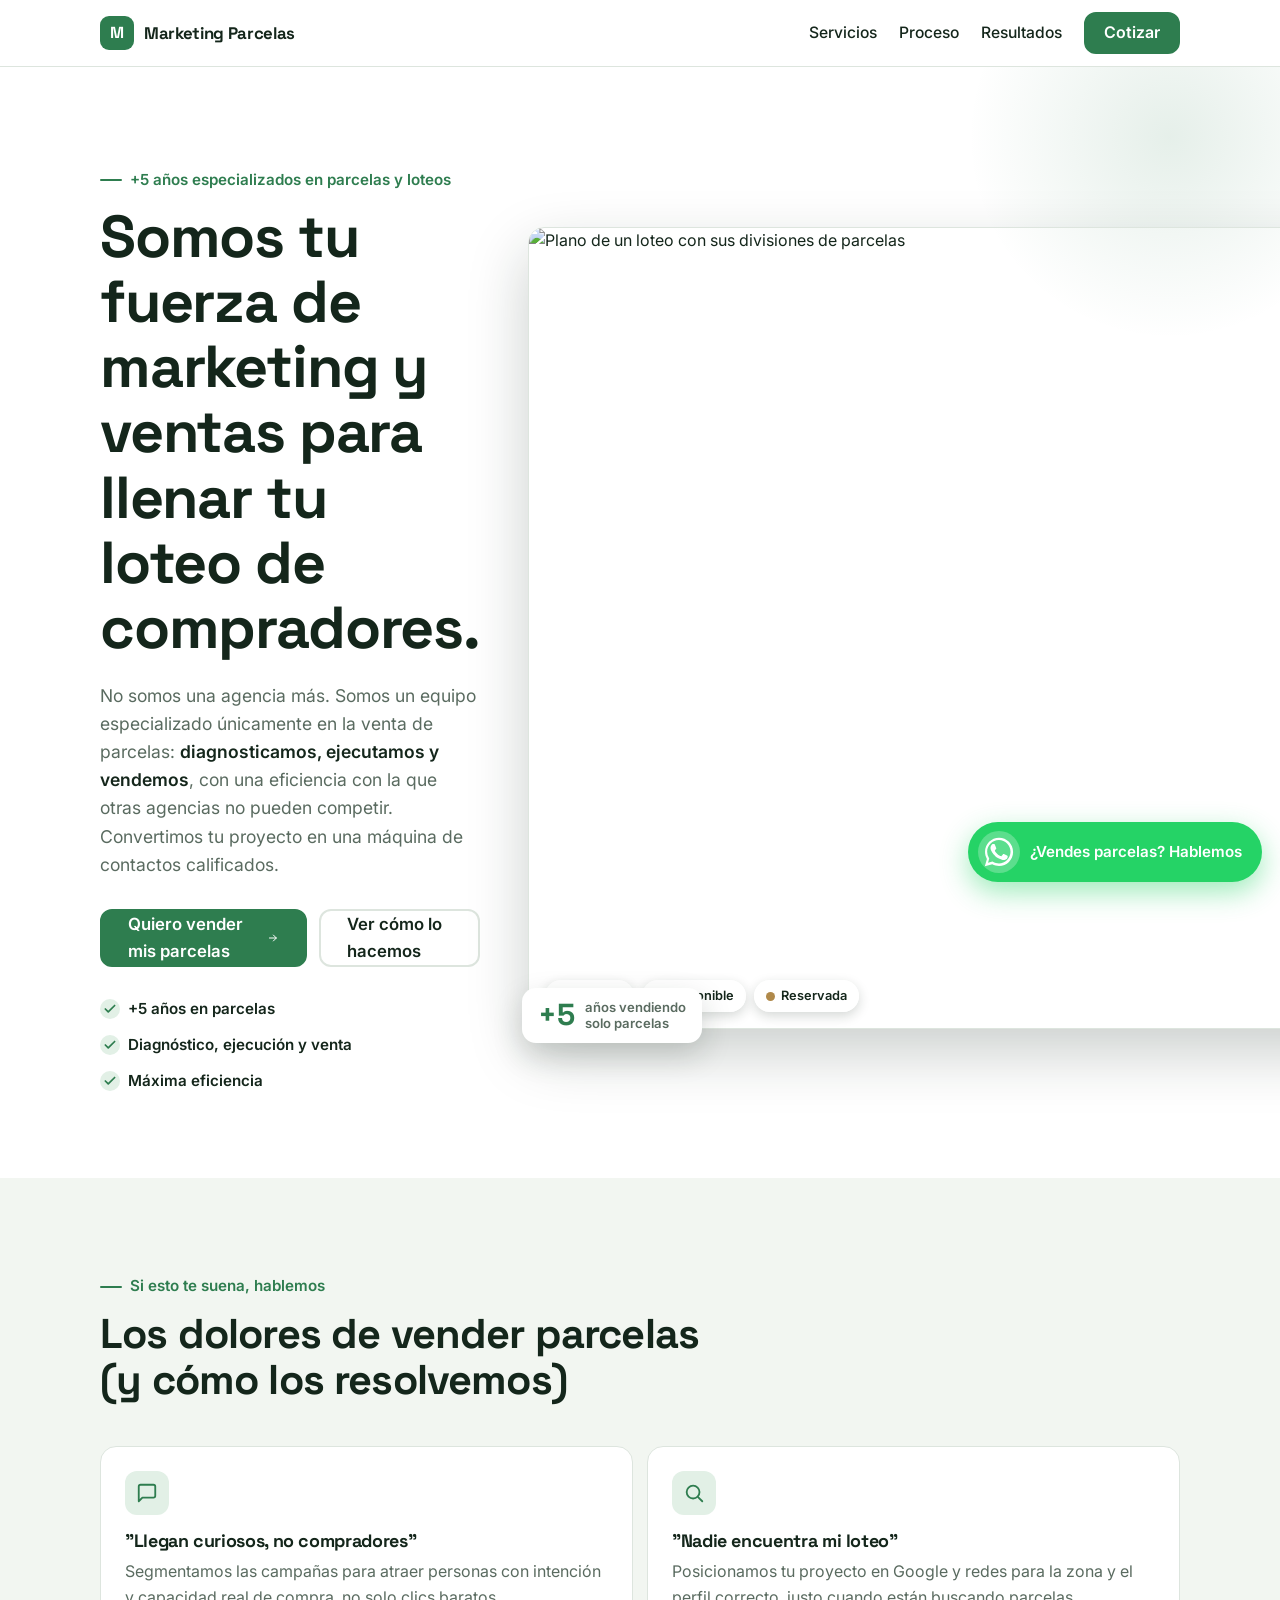
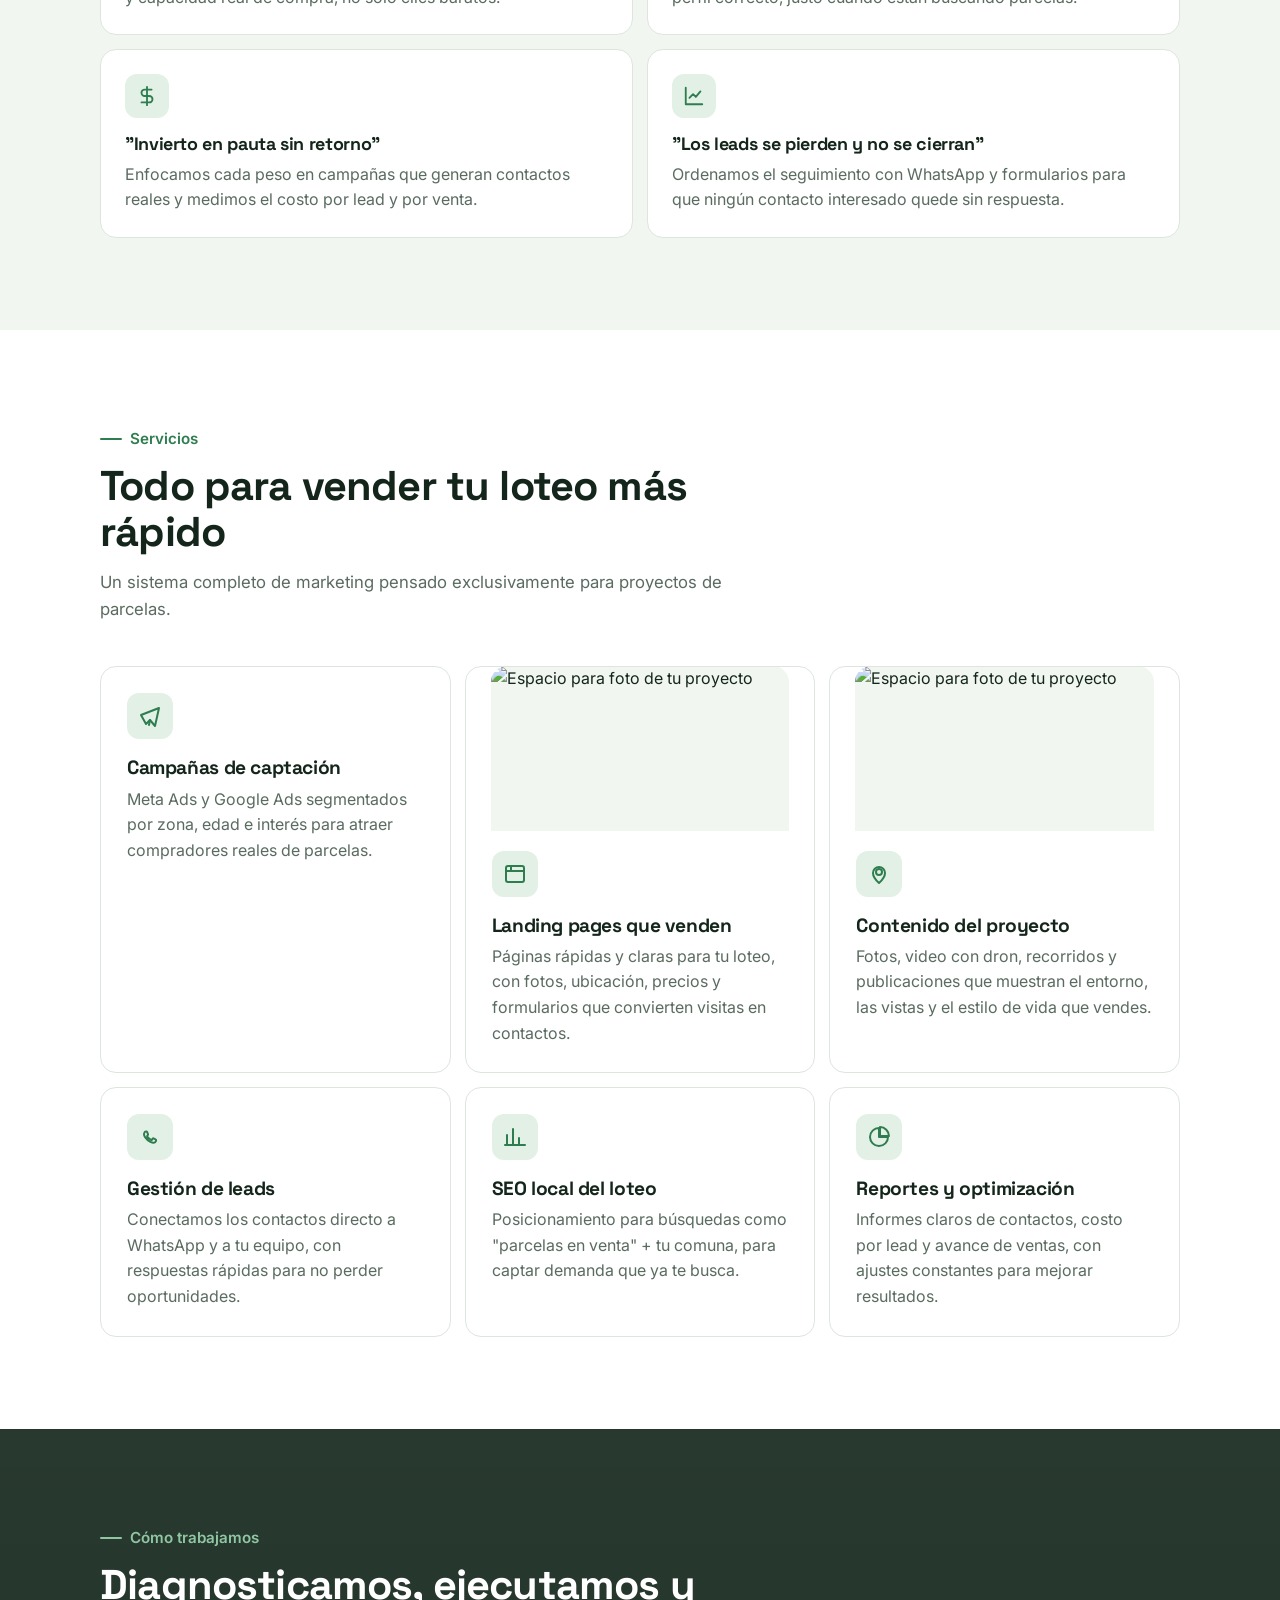
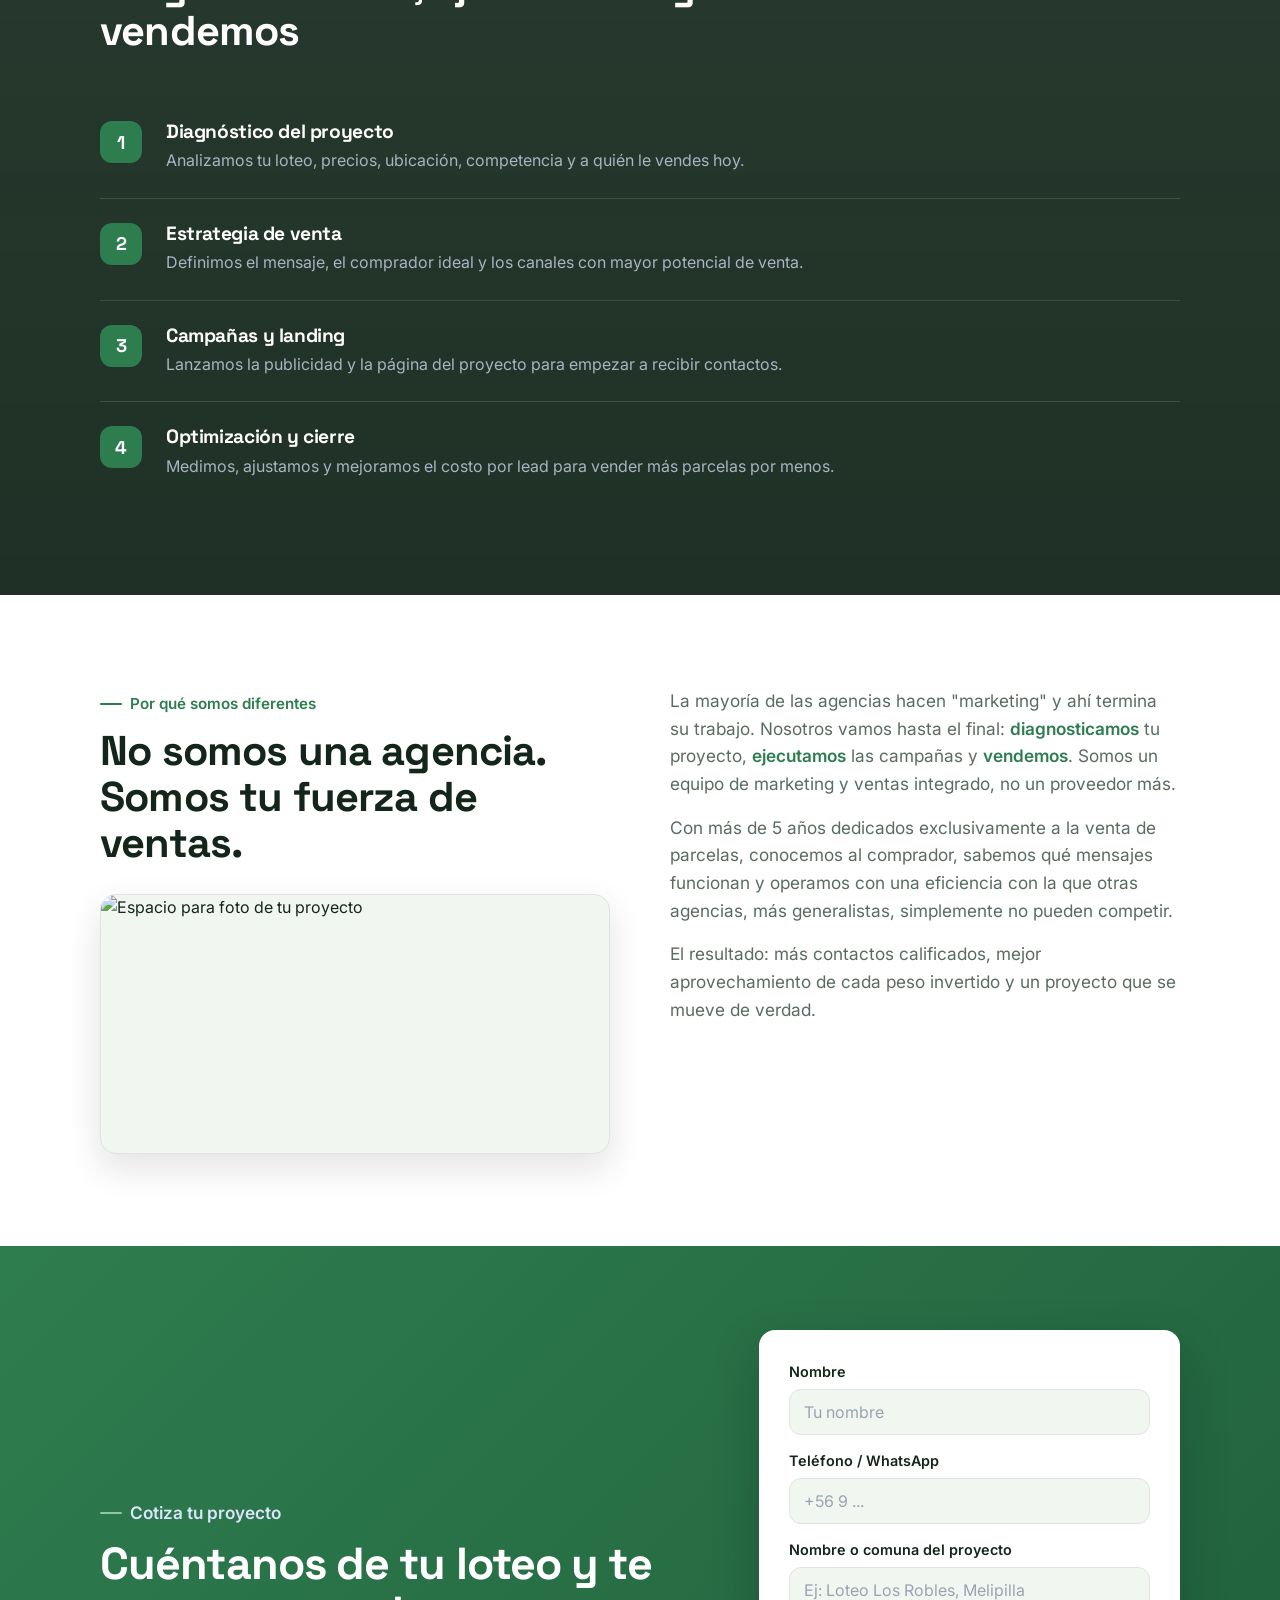
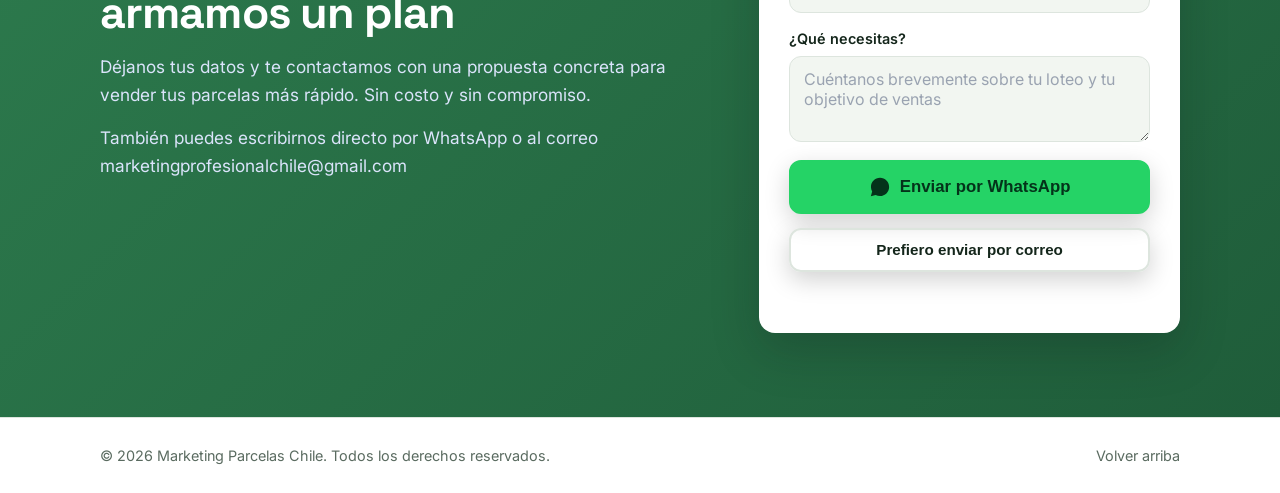
==== commit a46a8de0: "Add files via upload" ====
--- a/index.html
+++ b/index.html
@@ -4,9 +4,9 @@
   <meta charset="UTF-8" />
   <meta name="viewport" content="width=device-width, initial-scale=1.0" />
   <meta name="description" content="Fuerza de marketing y ventas especializada en parcelas y loteos en Chile, con +5 años de experiencia. Diagnosticamos, ejecutamos y vendemos con una eficiencia que otras agencias no pueden igualar." />
-  <meta name="theme-color" content="#ffffff" />
+  <meta name="theme-color" content="#2e7d4f" />
   <meta property="og:title" content="Marketing para venta de parcelas | Más compradores para tu loteo" />
-  <meta property="og:description" content="Agencia especializada en marketing inmobiliario para proyectos de parcelas y loteos en Chile. Generamos compradores calificados, no solo clics." />
+  <meta property="og:description" content="Fuerza de marketing y ventas especializada en parcelas y loteos en Chile. Diagnosticamos, ejecutamos y vendemos con máxima eficiencia. +5 años." />
   <meta property="og:type" content="website" />
   <meta property="og:locale" content="es_CL" />
   <title>Marketing para Venta de Parcelas en Chile | Más compradores para tu loteo</title>
@@ -74,7 +74,14 @@
           </ul>
         </div>
         <div class="hero-media">
-          <img src="img/hero-parcela.svg" alt="Paisaje de parcelas con colinas, camino y deslindes" width="800" height="600" />
+          <div class="hero-plan">
+            <img src="img/plano-loteo.svg" alt="Plano de un loteo con sus divisiones de parcelas" width="1200" height="800" />
+            <div class="hero-plan-tags">
+              <span class="plot-tag plot-tag--sold">Vendida</span>
+              <span class="plot-tag plot-tag--available">Disponible</span>
+              <span class="plot-tag plot-tag--reserved">Reservada</span>
+            </div>
+          </div>
           <div class="hero-badge">
             <span class="hero-badge-num">+5</span>
             <span class="hero-badge-txt">años vendiendo<br>solo parcelas</span>
@@ -139,7 +146,7 @@
             <p>Meta Ads y Google Ads segmentados por zona, edad e interés para atraer compradores reales de parcelas.</p>
           </article>
           <article class="card card-media reveal">
-            <div class="card-img"><img src="img/card-campo.svg" alt="Terreno de parcela con colinas" width="400" height="260" loading="lazy" /></div>
+            <div class="card-img"><img src="img/loteo-placeholder.svg" alt="Espacio para foto de tu proyecto" width="400" height="260" loading="lazy" /></div>
             <div class="card-icon">
               <svg viewBox="0 0 24 24" aria-hidden="true"><rect x="3" y="4" width="18" height="16" rx="2"/><path d="M3 9h18M8 4v5"/></svg>
             </div>
@@ -147,7 +154,7 @@
             <p>Páginas rápidas y claras para tu loteo, con fotos, ubicación, precios y formularios que convierten visitas en contactos.</p>
           </article>
           <article class="card card-media reveal">
-            <div class="card-img"><img src="img/card-dron.svg" alt="Vista aérea de un loteo dividido en parcelas" width="400" height="260" loading="lazy" /></div>
+            <div class="card-img"><img src="img/loteo-placeholder.svg" alt="Espacio para foto de tu proyecto" width="400" height="260" loading="lazy" /></div>
             <div class="card-icon">
               <svg viewBox="0 0 24 24" aria-hidden="true"><circle cx="12" cy="10" r="3"/><path d="M12 21s-6-5.3-6-10a6 6 0 0 1 12 0c0 4.7-6 10-6 10z"/></svg>
             </div>
@@ -225,7 +232,7 @@
           <p class="eyebrow">Por qué somos diferentes</p>
           <h2>No somos una agencia. Somos tu fuerza de ventas.</h2>
           <div class="split-media">
-            <img src="img/card-familia.svg" alt="Casa en una parcela con entorno de campo" width="400" height="260" loading="lazy" />
+            <img src="img/loteo-placeholder.svg" alt="Espacio para foto de tu proyecto" width="400" height="260" loading="lazy" />
           </div>
         </div>
         <div class="split-copy reveal">
--- a/styles.css
+++ b/styles.css
@@ -3,17 +3,18 @@
 
 :root {
   --bg: #ffffff;
-  --ink: #0d1117;
-  --muted: #5b6472;
-  --line: #e6e9ee;
-  --soft: #f4f6f9;
-  --dark: #0d1117;
-  --accent: #1a56db;
-  --accent-dark: #1442ad;
-  --accent-soft: #e8eefc;
+  --ink: #14261b;
+  --muted: #5a6b60;
+  --line: #dde5de;
+  --soft: #f2f6f1;
+  --dark: #16281d;
+  --accent: #2e7d4f;
+  --accent-dark: #1f5d3a;
+  --accent-soft: #e2f0e6;
+  --gold: #b0894a;
   --wa: #25d366;
   --wa-dark: #1ebe5a;
-  --radius: 18px;
+  --radius: 16px;
   --ease: cubic-bezier(.22, 1, .36, 1);
 }
 
@@ -144,7 +145,7 @@
   position: absolute;
   top: -160px; right: -120px;
   width: 460px; height: 460px;
-  background: radial-gradient(circle, rgba(26,86,219,0.14), transparent 62%);
+  background: radial-gradient(circle, rgba(46,125,79,0.12), transparent 62%);
   pointer-events: none;
   animation: floaty 9s ease-in-out infinite;
 }
@@ -176,8 +177,8 @@
   color: var(--accent); font-weight: 600; font-size: .95rem;
 }
 .eyebrow::before { content: ""; width: 22px; height: 2px; background: var(--accent); border-radius: 2px; }
-.eyebrow-light { color: #7fa6f5; }
-.eyebrow-light::before { background: #7fa6f5; }
+.eyebrow-light { color: #8fc7a3; }
+.eyebrow-light::before { background: #8fc7a3; }
 
 /* ===== Sections ===== */
 .section { padding: 56px 0; }
@@ -457,18 +458,41 @@
   .lead-form { padding: 30px; }
 }
 
-/* ===== Hero con imagen ===== */
+/* ===== Hero con plano de loteo ===== */
 .hero-grid { display: grid; grid-template-columns: 1fr; gap: 36px; align-items: center; }
 .hero-media { position: relative; }
-.hero-media img {
+.hero-plan {
+  position: relative;
+  border-radius: var(--radius);
+  overflow: hidden;
+  box-shadow: 0 24px 60px rgba(20, 38, 27, 0.22);
+  border: 1px solid var(--line);
+}
+.hero-plan img {
   width: 100%;
-  aspect-ratio: 4 / 3;
+  aspect-ratio: 3 / 2;
   object-fit: cover;
-  border-radius: var(--radius);
-  box-shadow: 0 20px 50px rgba(13, 17, 23, 0.16);
-  border: 1px solid var(--line);
   display: block;
 }
+.hero-plan-tags {
+  position: absolute;
+  left: 16px; bottom: 16px;
+  display: flex; flex-wrap: wrap; gap: 8px;
+}
+.plot-tag {
+  display: inline-flex; align-items: center; gap: 6px;
+  padding: 6px 12px;
+  border-radius: 999px;
+  font-size: .8rem; font-weight: 600;
+  background: rgba(255,255,255,0.95);
+  color: var(--ink);
+  box-shadow: 0 4px 12px rgba(20,38,27,0.18);
+}
+.plot-tag::before { content: ""; width: 9px; height: 9px; border-radius: 50%; }
+.plot-tag--available::before { background: #2e7d4f; }
+.plot-tag--reserved::before { background: var(--gold); }
+.plot-tag--sold::before { background: #b23b3b; }
+
 .hero-badge {
   position: absolute;
   left: -6px; bottom: -14px;
@@ -476,7 +500,8 @@
   padding: 12px 16px;
   background: #fff;
   border-radius: 14px;
-  box-shadow: 0 12px 30px rgba(13, 17, 23, 0.16);
+  box-shadow: 0 12px 30px rgba(20, 38, 27, 0.18);
+  z-index: 2;
 }
 .hero-badge-num {
   font-family: "Space Grotesk", sans-serif;
@@ -519,3 +544,21 @@
   .hero-grid { grid-template-columns: 1.05fr .95fr; gap: 48px; }
   .split-media { margin-top: 28px; }
 }
+
+/* ===== Plano de loteo como textura en sección proceso ===== */
+.section-dark {
+  position: relative;
+  background:
+    linear-gradient(rgba(22,40,29,0.92), rgba(22,40,29,0.96)),
+    url("img/plano-loteo.svg");
+  background-size: cover;
+  background-position: center;
+}
+.section-dark .container { position: relative; z-index: 1; }
+
+/* Placeholder de fotos: fondo verde suave */
+.card-media .card-img { background: var(--soft); }
+.split-media img { background: var(--soft); }
+
+/* Divider superior tipo "deslinde" en secciones claras */
+.problems { position: relative; }
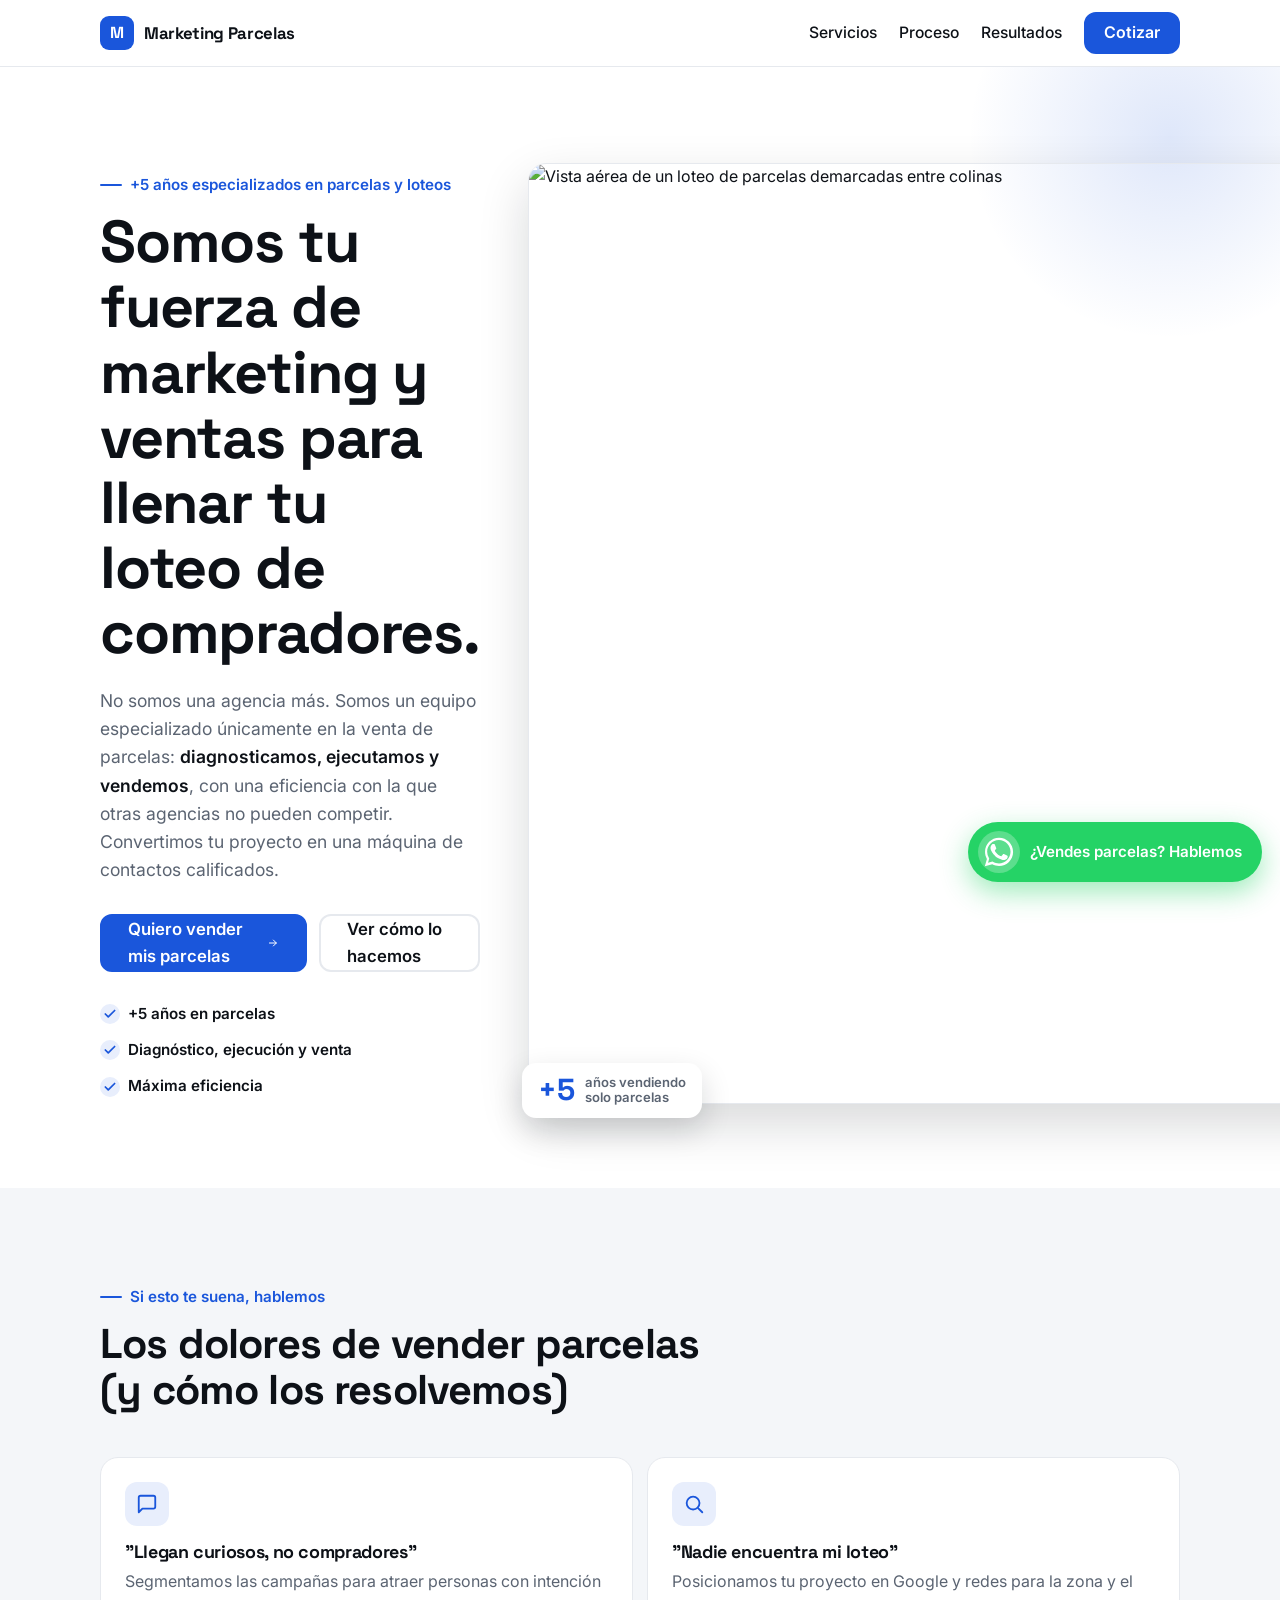
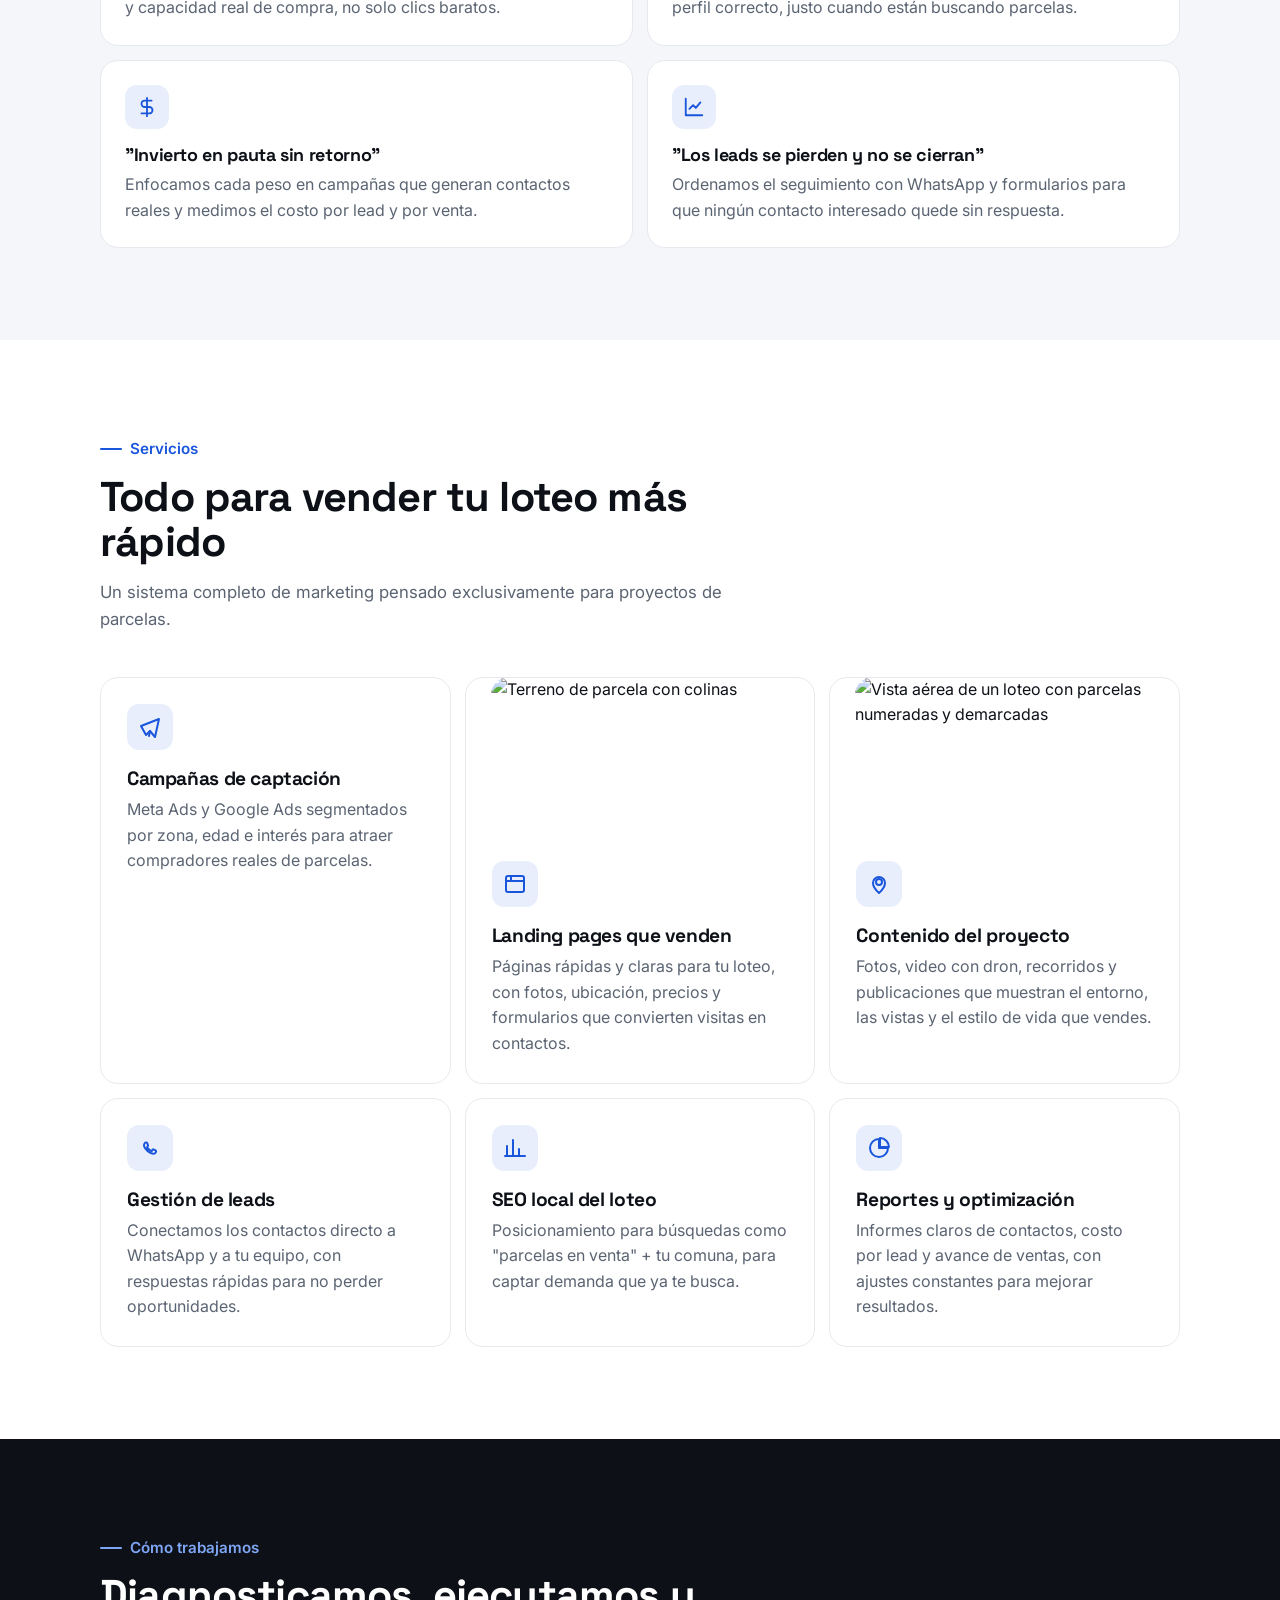
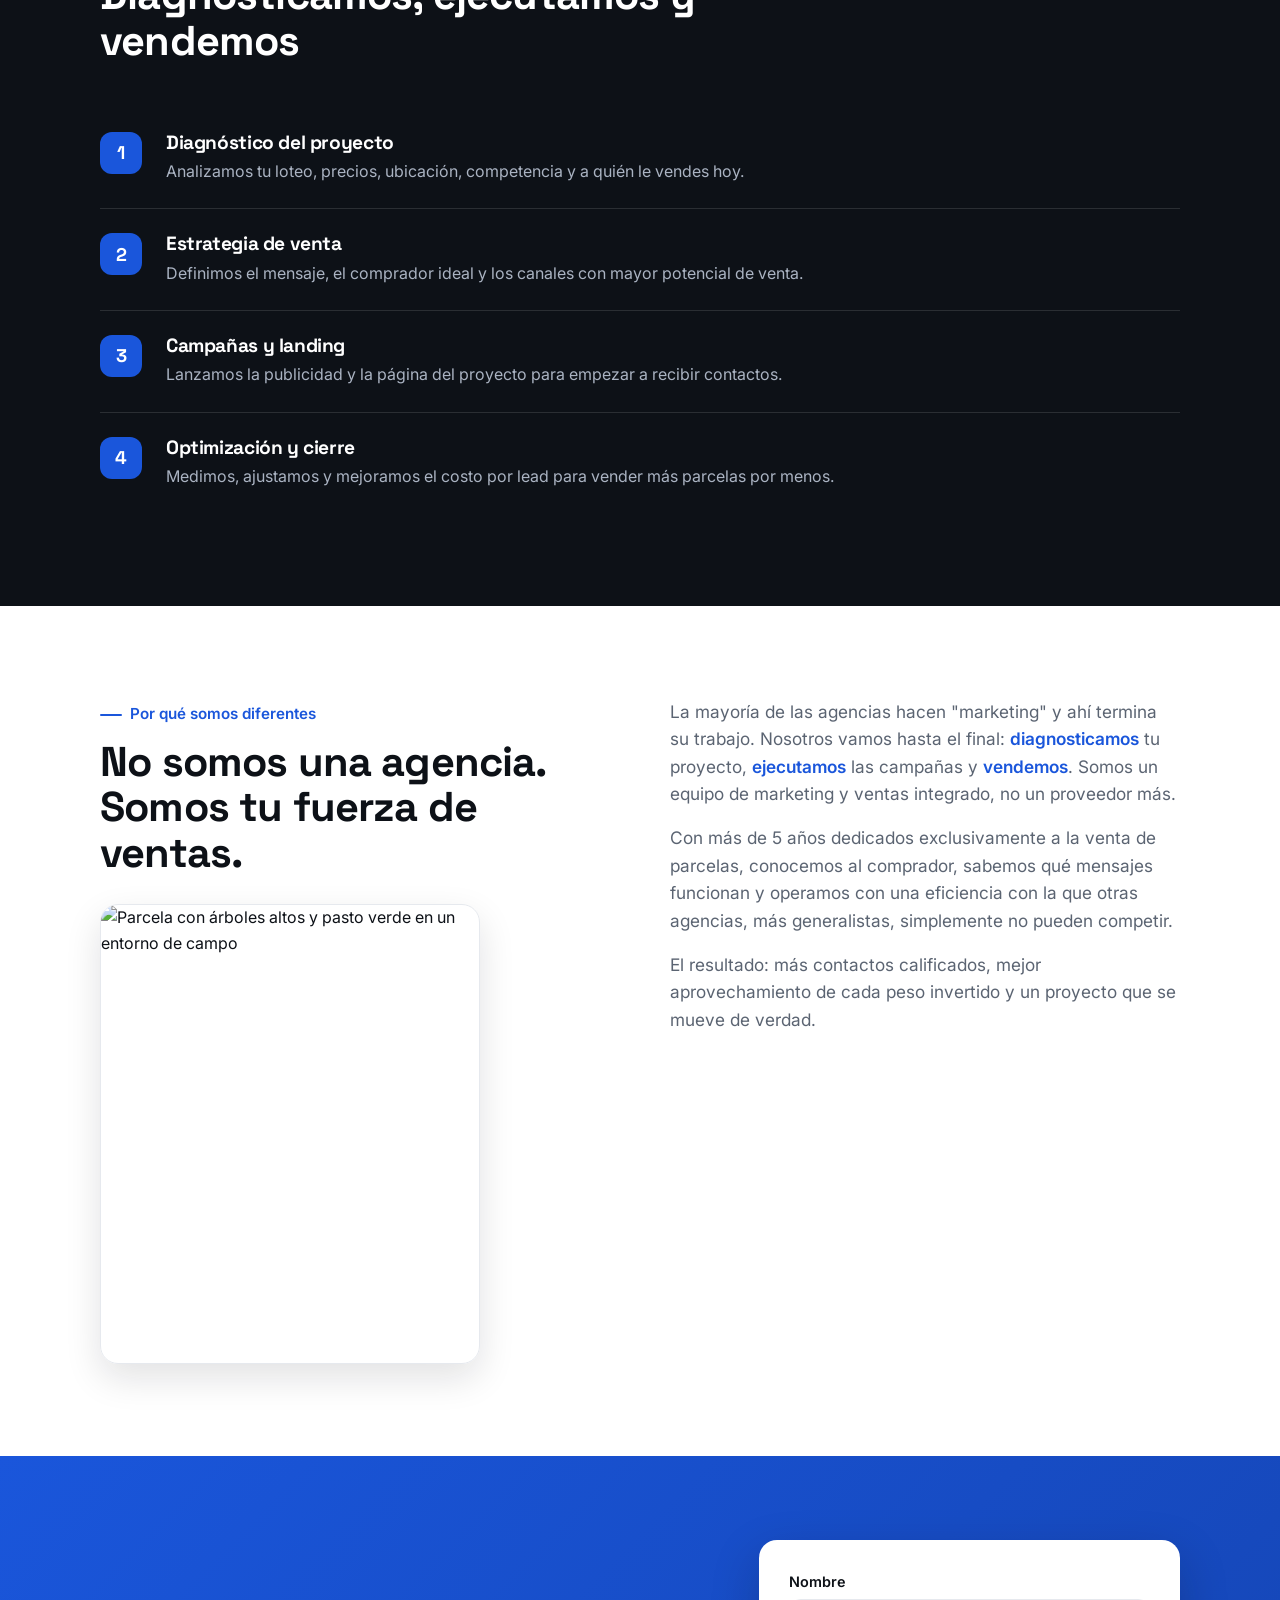
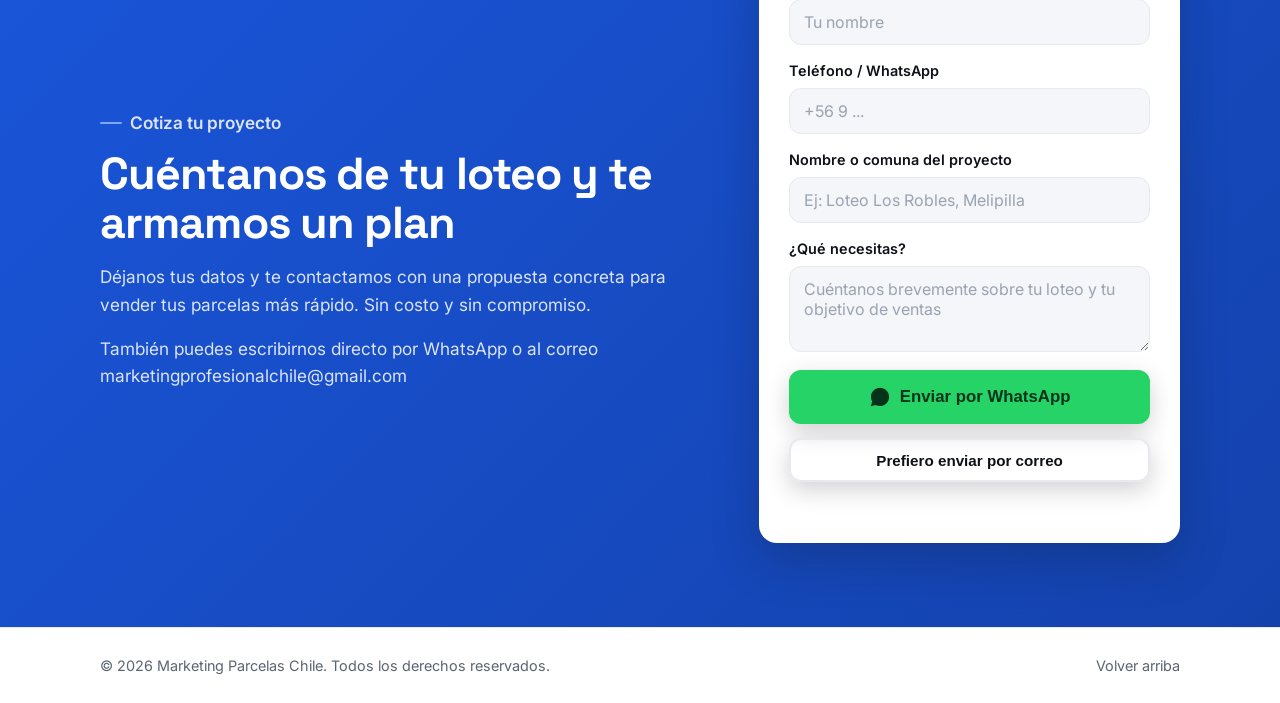
==== commit 571dcbba: "Add files via upload" ====
--- a/index.html
+++ b/index.html
@@ -4,9 +4,9 @@
   <meta charset="UTF-8" />
   <meta name="viewport" content="width=device-width, initial-scale=1.0" />
   <meta name="description" content="Fuerza de marketing y ventas especializada en parcelas y loteos en Chile, con +5 años de experiencia. Diagnosticamos, ejecutamos y vendemos con una eficiencia que otras agencias no pueden igualar." />
-  <meta name="theme-color" content="#2e7d4f" />
+  <meta name="theme-color" content="#ffffff" />
   <meta property="og:title" content="Marketing para venta de parcelas | Más compradores para tu loteo" />
-  <meta property="og:description" content="Fuerza de marketing y ventas especializada en parcelas y loteos en Chile. Diagnosticamos, ejecutamos y vendemos con máxima eficiencia. +5 años." />
+  <meta property="og:description" content="Agencia especializada en marketing inmobiliario para proyectos de parcelas y loteos en Chile. Generamos compradores calificados, no solo clics." />
   <meta property="og:type" content="website" />
   <meta property="og:locale" content="es_CL" />
   <title>Marketing para Venta de Parcelas en Chile | Más compradores para tu loteo</title>
@@ -74,14 +74,7 @@
           </ul>
         </div>
         <div class="hero-media">
-          <div class="hero-plan">
-            <img src="img/plano-loteo.svg" alt="Plano de un loteo con sus divisiones de parcelas" width="1200" height="800" />
-            <div class="hero-plan-tags">
-              <span class="plot-tag plot-tag--sold">Vendida</span>
-              <span class="plot-tag plot-tag--available">Disponible</span>
-              <span class="plot-tag plot-tag--reserved">Reservada</span>
-            </div>
-          </div>
+          <img src="img/imagen1.jpg" alt="Vista aérea de un loteo de parcelas demarcadas entre colinas" width="1672" height="941" fetchpriority="high" />
           <div class="hero-badge">
             <span class="hero-badge-num">+5</span>
             <span class="hero-badge-txt">años vendiendo<br>solo parcelas</span>
@@ -146,7 +139,7 @@
             <p>Meta Ads y Google Ads segmentados por zona, edad e interés para atraer compradores reales de parcelas.</p>
           </article>
           <article class="card card-media reveal">
-            <div class="card-img"><img src="img/loteo-placeholder.svg" alt="Espacio para foto de tu proyecto" width="400" height="260" loading="lazy" /></div>
+            <div class="card-img"><img src="img/card-campo.svg" alt="Terreno de parcela con colinas" width="400" height="260" loading="lazy" /></div>
             <div class="card-icon">
               <svg viewBox="0 0 24 24" aria-hidden="true"><rect x="3" y="4" width="18" height="16" rx="2"/><path d="M3 9h18M8 4v5"/></svg>
             </div>
@@ -154,7 +147,7 @@
             <p>Páginas rápidas y claras para tu loteo, con fotos, ubicación, precios y formularios que convierten visitas en contactos.</p>
           </article>
           <article class="card card-media reveal">
-            <div class="card-img"><img src="img/loteo-placeholder.svg" alt="Espacio para foto de tu proyecto" width="400" height="260" loading="lazy" /></div>
+            <div class="card-img"><img src="img/imagen2.jpg" alt="Vista aérea de un loteo con parcelas numeradas y demarcadas" width="1672" height="941" loading="lazy" /></div>
             <div class="card-icon">
               <svg viewBox="0 0 24 24" aria-hidden="true"><circle cx="12" cy="10" r="3"/><path d="M12 21s-6-5.3-6-10a6 6 0 0 1 12 0c0 4.7-6 10-6 10z"/></svg>
             </div>
@@ -232,7 +225,7 @@
           <p class="eyebrow">Por qué somos diferentes</p>
           <h2>No somos una agencia. Somos tu fuerza de ventas.</h2>
           <div class="split-media">
-            <img src="img/loteo-placeholder.svg" alt="Espacio para foto de tu proyecto" width="400" height="260" loading="lazy" />
+            <img src="img/imagen3.jpg" alt="Parcela con árboles altos y pasto verde en un entorno de campo" width="1086" height="1448" loading="lazy" />
           </div>
         </div>
         <div class="split-copy reveal">
--- a/styles.css
+++ b/styles.css
@@ -3,18 +3,17 @@
 
 :root {
   --bg: #ffffff;
-  --ink: #14261b;
-  --muted: #5a6b60;
-  --line: #dde5de;
-  --soft: #f2f6f1;
-  --dark: #16281d;
-  --accent: #2e7d4f;
-  --accent-dark: #1f5d3a;
-  --accent-soft: #e2f0e6;
-  --gold: #b0894a;
+  --ink: #0d1117;
+  --muted: #5b6472;
+  --line: #e6e9ee;
+  --soft: #f4f6f9;
+  --dark: #0d1117;
+  --accent: #1a56db;
+  --accent-dark: #1442ad;
+  --accent-soft: #e8eefc;
   --wa: #25d366;
   --wa-dark: #1ebe5a;
-  --radius: 16px;
+  --radius: 18px;
   --ease: cubic-bezier(.22, 1, .36, 1);
 }
 
@@ -144,8 +143,9 @@
 .hero-glow {
   position: absolute;
   top: -160px; right: -120px;
-  width: 460px; height: 460px;
-  background: radial-gradient(circle, rgba(46,125,79,0.12), transparent 62%);
+  width: min(460px, 90vw); height: min(460px, 90vw);
+  max-width: 100%;
+  background: radial-gradient(circle, rgba(26,86,219,0.14), transparent 62%);
   pointer-events: none;
   animation: floaty 9s ease-in-out infinite;
 }
@@ -154,8 +154,8 @@
   50% { transform: translate(-24px, 24px); }
 }
 .hero-inner { position: relative; }
-.hero h1 { font-size: clamp(2.15rem, 8vw, 3.7rem); max-width: 15ch; }
-.hero-lead { margin-top: 22px; max-width: 58ch; font-size: 1.1rem; color: var(--muted); }
+.hero h1 { font-size: clamp(1.85rem, 5.5vw, 3.7rem); max-width: 15ch; }
+.hero-lead { margin-top: 22px; max-width: 58ch; font-size: clamp(1rem, 2.5vw, 1.1rem); color: var(--muted); }
 
 .hero-actions { display: flex; flex-direction: column; gap: 12px; margin-top: 30px; }
 .hero-points {
@@ -177,13 +177,13 @@
   color: var(--accent); font-weight: 600; font-size: .95rem;
 }
 .eyebrow::before { content: ""; width: 22px; height: 2px; background: var(--accent); border-radius: 2px; }
-.eyebrow-light { color: #8fc7a3; }
-.eyebrow-light::before { background: #8fc7a3; }
+.eyebrow-light { color: #7fa6f5; }
+.eyebrow-light::before { background: #7fa6f5; }
 
 /* ===== Sections ===== */
 .section { padding: 56px 0; }
 .section-heading { max-width: 640px; margin-bottom: 32px; }
-.section-heading h2 { font-size: clamp(1.8rem, 6vw, 2.6rem); }
+.section-heading h2 { font-size: clamp(1.55rem, 4.5vw, 2.6rem); }
 .section-sub { margin-top: 14px; color: var(--muted); font-size: 1.05rem; }
 
 /* ===== Problems ===== */
@@ -272,7 +272,7 @@
 
 /* ===== Split / Nosotros ===== */
 .split { display: grid; grid-template-columns: 1fr; gap: 24px; }
-.split-title h2 { font-size: clamp(1.8rem, 6vw, 2.6rem); }
+.split-title h2 { font-size: clamp(1.55rem, 4.5vw, 2.6rem); }
 .split-copy { color: var(--muted); font-size: 1.08rem; }
 .split-copy p + p { margin-top: 16px; }
 
@@ -283,7 +283,7 @@
   color: #fff;
 }
 .cta { display: grid; grid-template-columns: 1fr; gap: 28px; align-items: center; }
-.cta-copy h2 { font-size: clamp(1.9rem, 6vw, 2.8rem); }
+.cta-copy h2 { font-size: clamp(1.6rem, 4.5vw, 2.8rem); }
 .cta-copy p { margin-top: 16px; color: #dbe4fb; font-size: 1.08rem; max-width: 52ch; }
 .cta-action { display: flex; flex-direction: column; gap: 10px; }
 .cta-action .btn { box-shadow: 0 8px 24px rgba(0,0,0,0.18); }
@@ -394,8 +394,32 @@
 
 /* WhatsApp button collapses to icon on small screens */
 @media (max-width: 520px) {
-  .wa-float { height: 58px; width: 58px; padding: 0; justify-content: center; }
+  .wa-float { height: 56px; width: 56px; padding: 0; justify-content: center; }
   .wa-float-label { display: none; }
+}
+
+/* ===== Ajustes móvil: botones y espaciado ===== */
+@media (max-width: 639px) {
+  /* Botones grandes ocupan el ancho para tocarse fácil y no verse apretados */
+  .hero-actions .btn { width: 100%; }
+  .btn-lg { min-height: 50px; padding: 0 18px; font-size: 1rem; }
+  .btn { font-size: .98rem; }
+
+  /* Menos padding lateral para ganar ancho de contenido */
+  .container { padding: 0 16px; }
+
+  /* Sea cual sea el largo del texto, que no desborde */
+  .hero h1 { max-width: 100%; }
+  .hero-lead { max-width: 100%; }
+
+  /* Aire más contenido entre secciones en móvil */
+  .hero { padding: 40px 0 40px; }
+  .section { padding: 44px 0; }
+  .cta-section { padding: 48px 0; }
+
+  /* El badge del hero ya no se sale del borde */
+  .hero-badge { left: 8px; bottom: 8px; padding: 10px 12px; }
+  .hero-badge-num { font-size: 1.5rem; }
 }
 
 /* ===== Reduced motion ===== */
@@ -458,41 +482,18 @@
   .lead-form { padding: 30px; }
 }
 
-/* ===== Hero con plano de loteo ===== */
+/* ===== Hero con imagen ===== */
 .hero-grid { display: grid; grid-template-columns: 1fr; gap: 36px; align-items: center; }
 .hero-media { position: relative; }
-.hero-plan {
-  position: relative;
+.hero-media img {
+  width: 100%;
+  aspect-ratio: 4 / 3;
+  object-fit: cover;
   border-radius: var(--radius);
-  overflow: hidden;
-  box-shadow: 0 24px 60px rgba(20, 38, 27, 0.22);
+  box-shadow: 0 20px 50px rgba(13, 17, 23, 0.16);
   border: 1px solid var(--line);
-}
-.hero-plan img {
-  width: 100%;
-  aspect-ratio: 3 / 2;
-  object-fit: cover;
   display: block;
 }
-.hero-plan-tags {
-  position: absolute;
-  left: 16px; bottom: 16px;
-  display: flex; flex-wrap: wrap; gap: 8px;
-}
-.plot-tag {
-  display: inline-flex; align-items: center; gap: 6px;
-  padding: 6px 12px;
-  border-radius: 999px;
-  font-size: .8rem; font-weight: 600;
-  background: rgba(255,255,255,0.95);
-  color: var(--ink);
-  box-shadow: 0 4px 12px rgba(20,38,27,0.18);
-}
-.plot-tag::before { content: ""; width: 9px; height: 9px; border-radius: 50%; }
-.plot-tag--available::before { background: #2e7d4f; }
-.plot-tag--reserved::before { background: var(--gold); }
-.plot-tag--sold::before { background: #b23b3b; }
-
 .hero-badge {
   position: absolute;
   left: -6px; bottom: -14px;
@@ -500,8 +501,7 @@
   padding: 12px 16px;
   background: #fff;
   border-radius: 14px;
-  box-shadow: 0 12px 30px rgba(20, 38, 27, 0.18);
-  z-index: 2;
+  box-shadow: 0 12px 30px rgba(13, 17, 23, 0.16);
 }
 .hero-badge-num {
   font-family: "Space Grotesk", sans-serif;
@@ -531,8 +531,10 @@
 .split-media { margin-top: 22px; }
 .split-media img {
   width: 100%;
-  aspect-ratio: 16 / 10;
+  aspect-ratio: 3 / 4;
+  max-height: 460px;
   object-fit: cover;
+  object-position: center;
   border-radius: var(--radius);
   box-shadow: 0 14px 36px rgba(13, 17, 23, 0.12);
   border: 1px solid var(--line);
@@ -542,23 +544,5 @@
 
 @media (min-width: 900px) {
   .hero-grid { grid-template-columns: 1.05fr .95fr; gap: 48px; }
-  .split-media { margin-top: 28px; }
-}
-
-/* ===== Plano de loteo como textura en sección proceso ===== */
-.section-dark {
-  position: relative;
-  background:
-    linear-gradient(rgba(22,40,29,0.92), rgba(22,40,29,0.96)),
-    url("img/plano-loteo.svg");
-  background-size: cover;
-  background-position: center;
-}
-.section-dark .container { position: relative; z-index: 1; }
-
-/* Placeholder de fotos: fondo verde suave */
-.card-media .card-img { background: var(--soft); }
-.split-media img { background: var(--soft); }
-
-/* Divider superior tipo "deslinde" en secciones claras */
-.problems { position: relative; }
+  .split-media { margin-top: 28px; max-width: 380px; }
+}
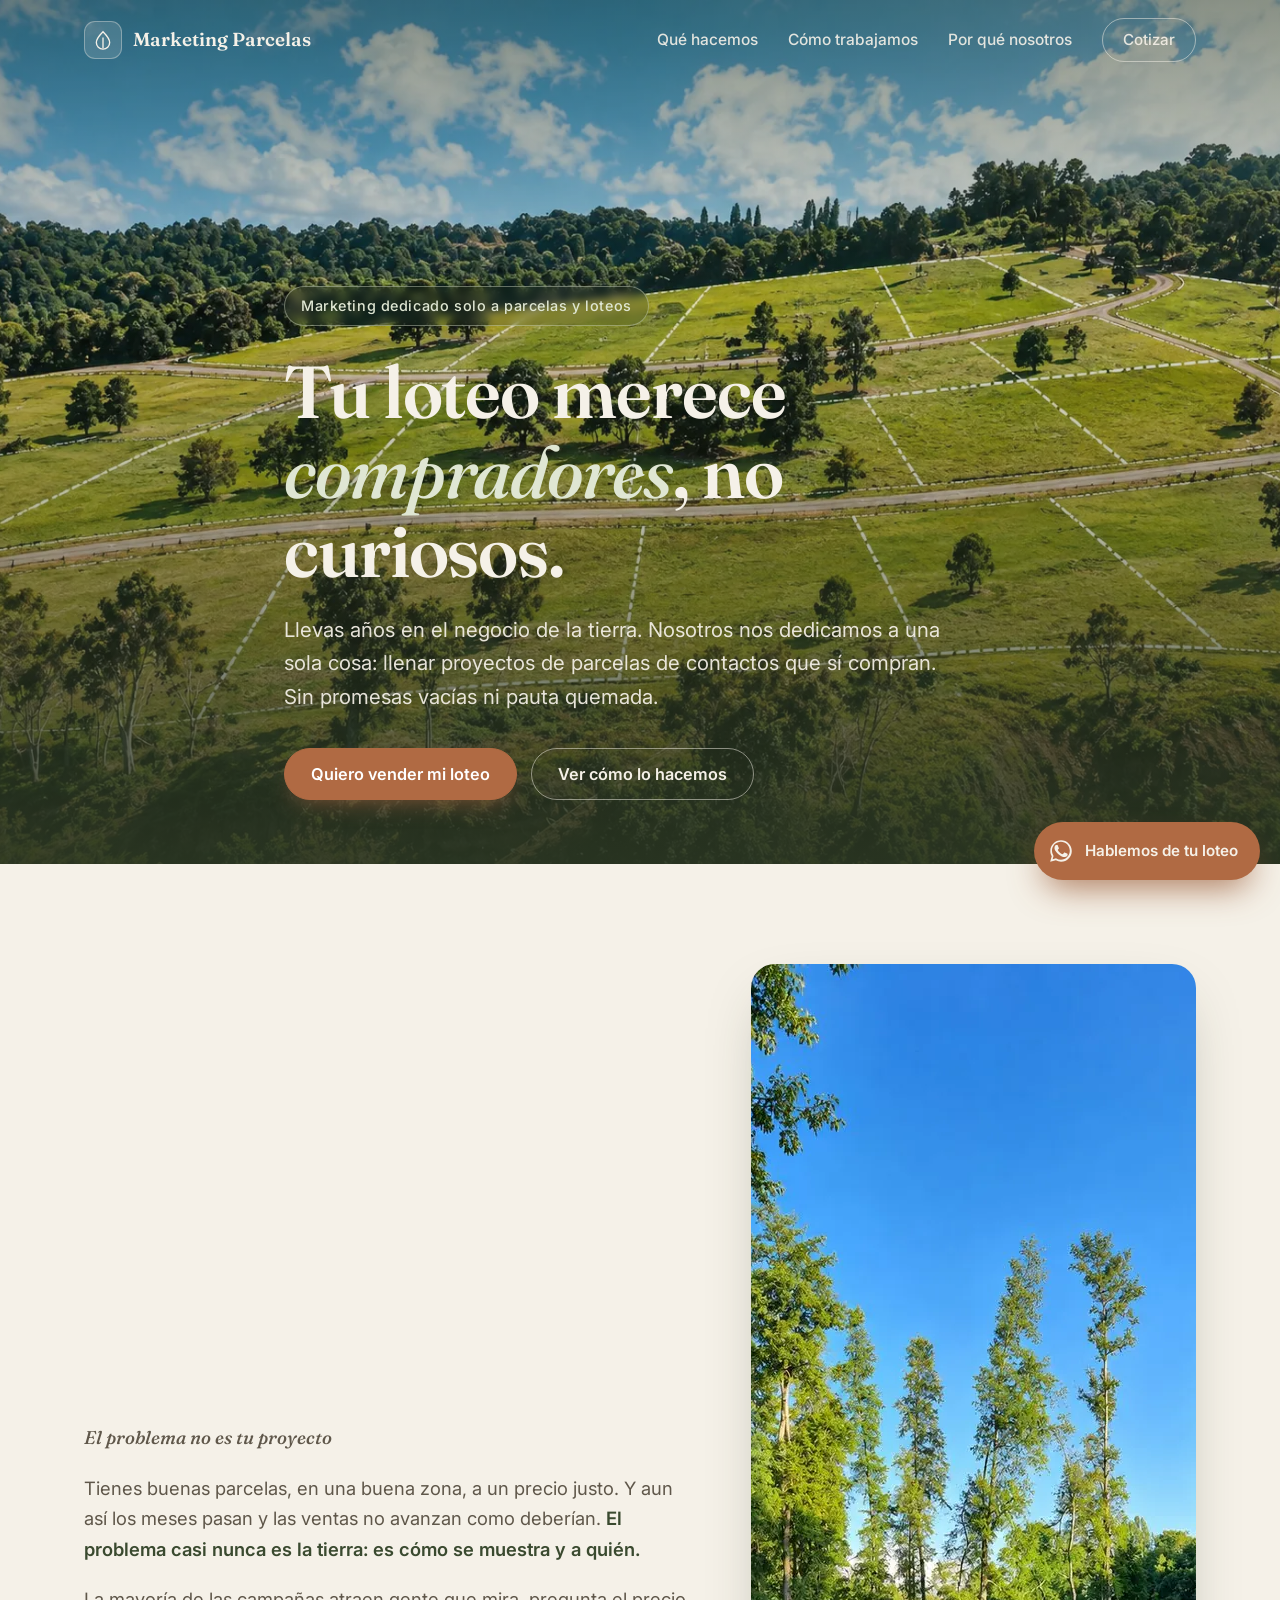
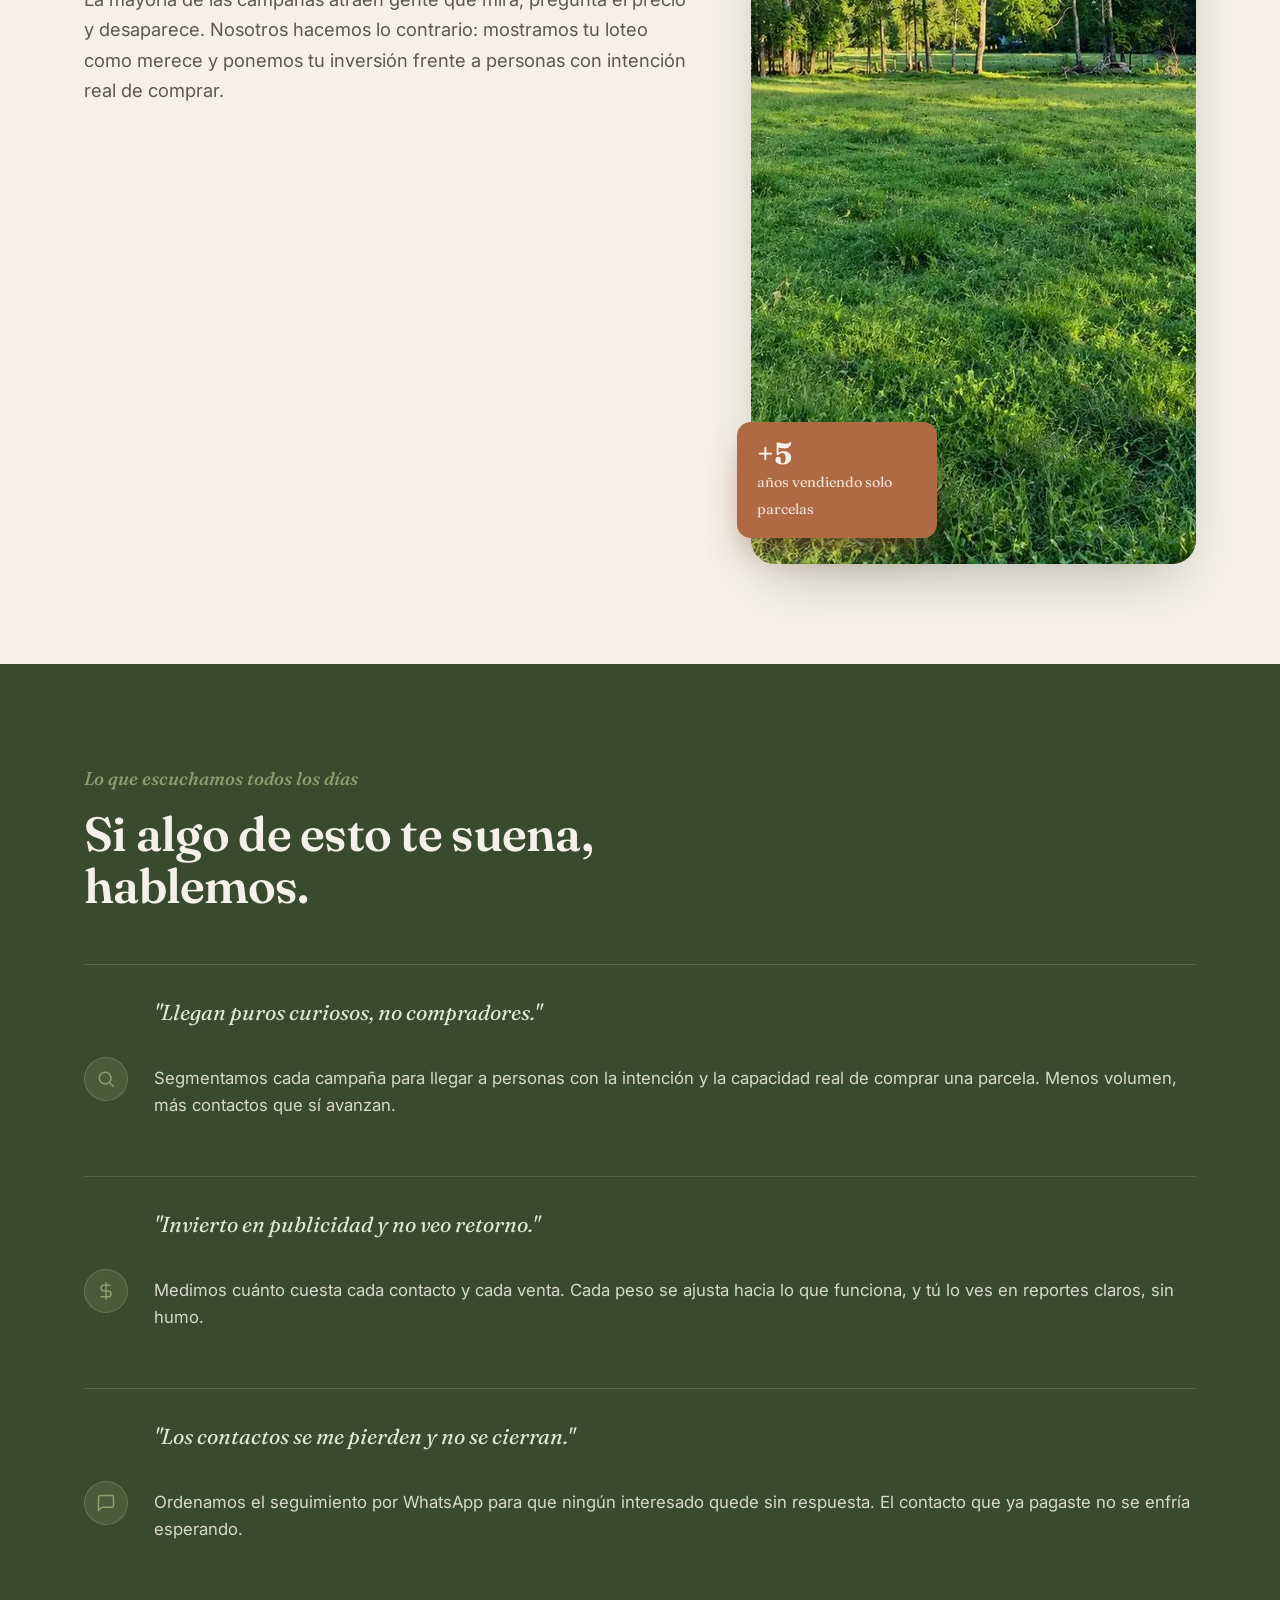
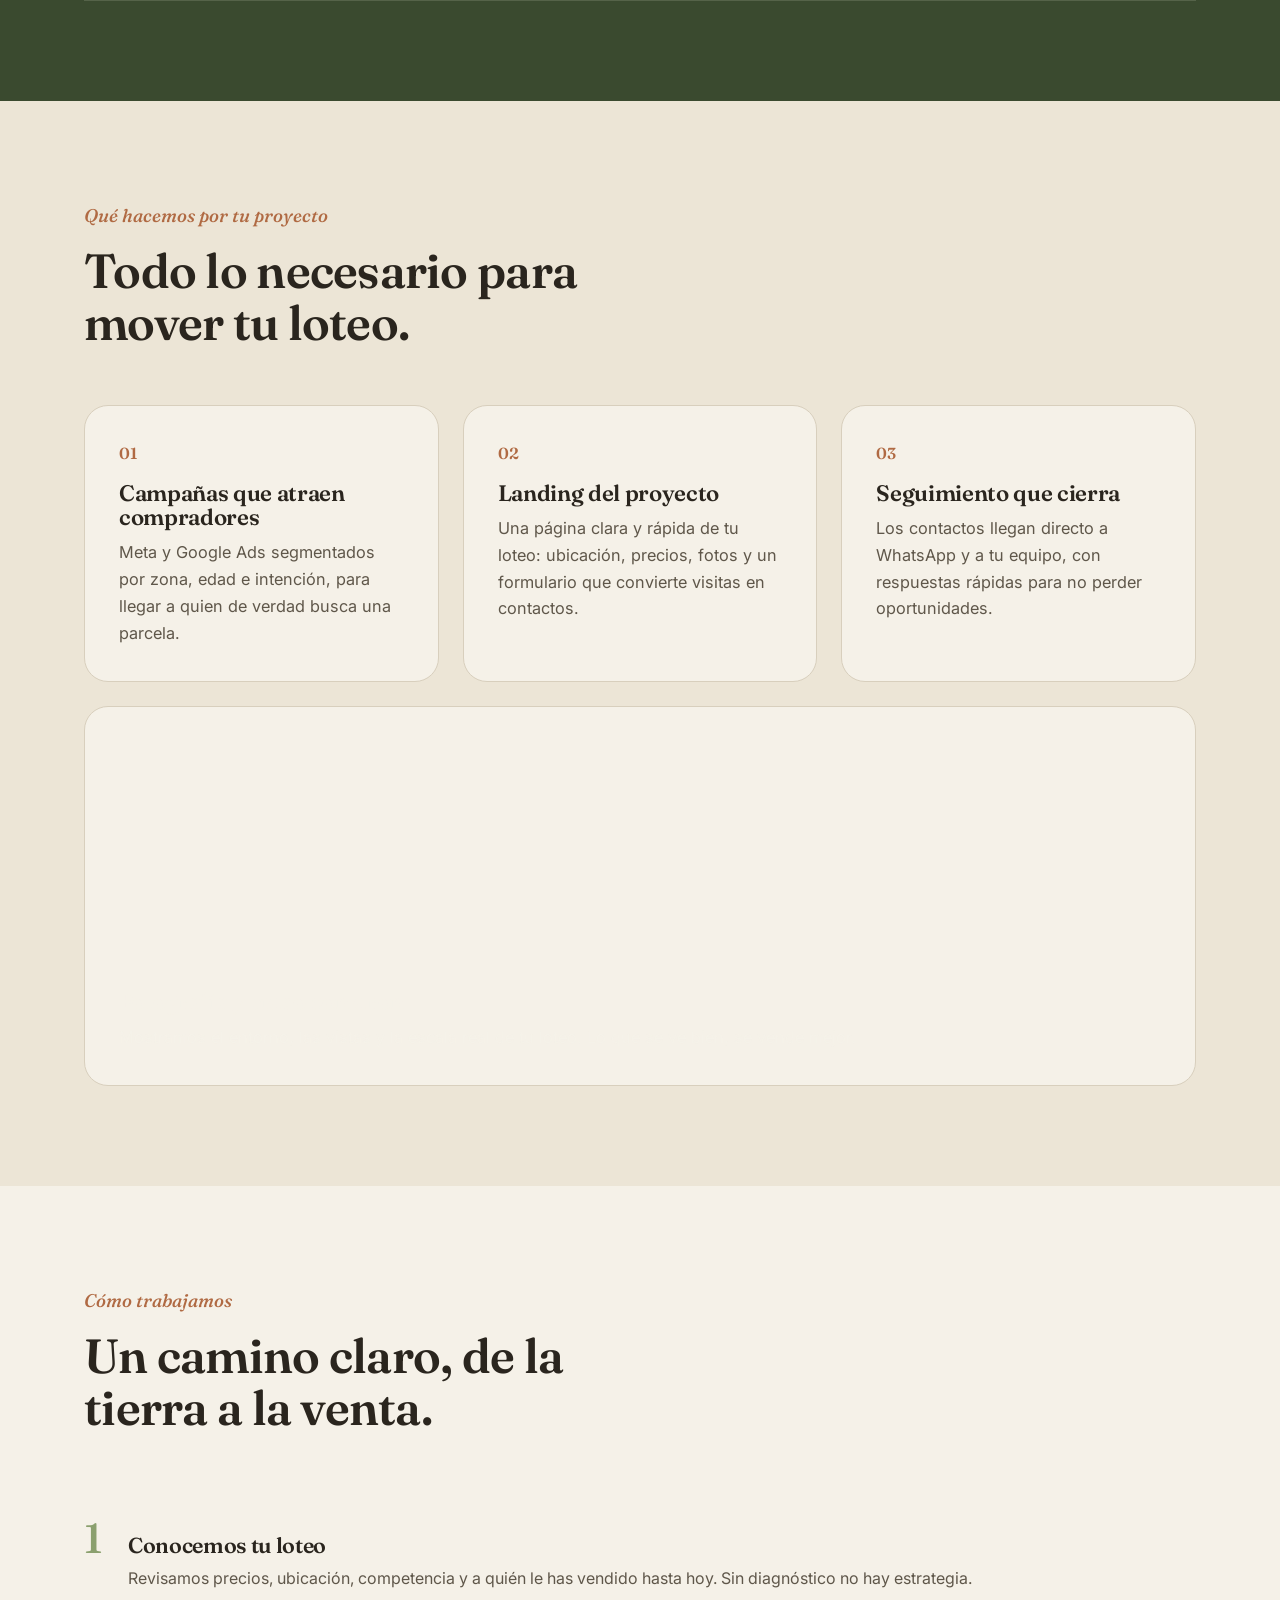
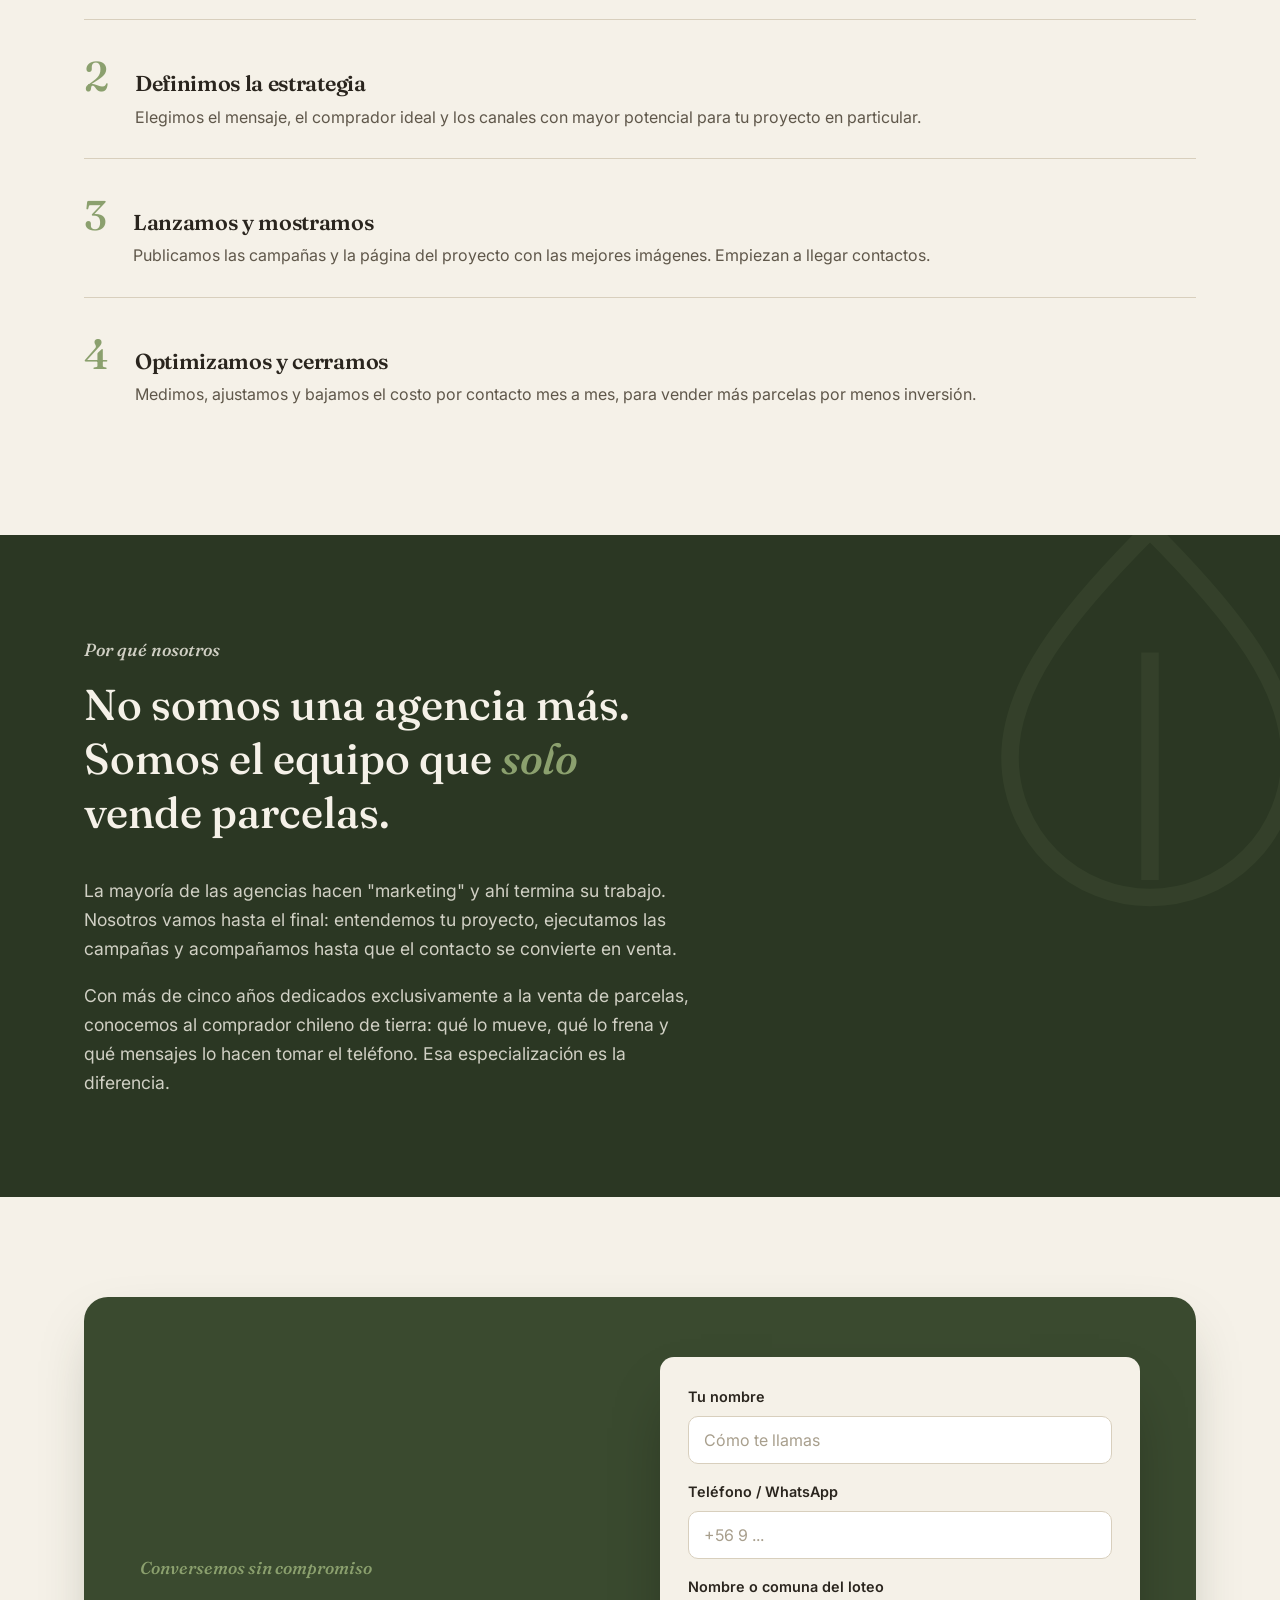
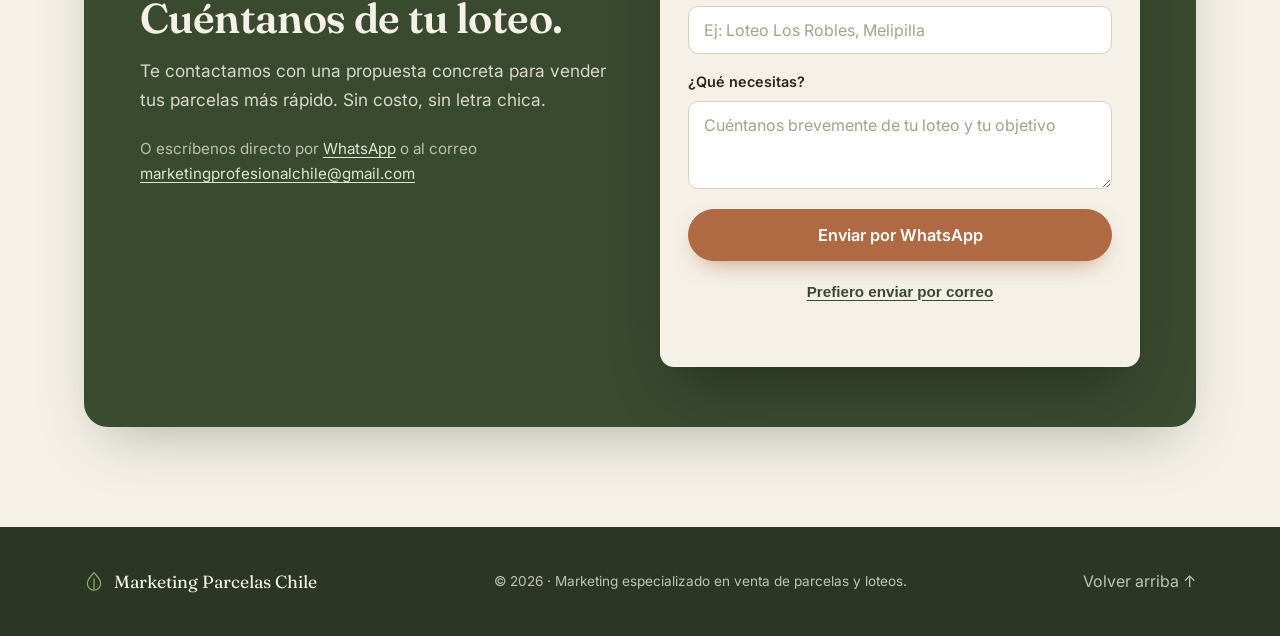
==== commit e3f373c2: "Add files via upload" ====
--- a/index.html
+++ b/index.html
@@ -1,294 +1 @@
-<!DOCTYPE html>
-<html lang="es">
-<head>
-  <meta charset="UTF-8" />
-  <meta name="viewport" content="width=device-width, initial-scale=1.0" />
-  <meta name="description" content="Fuerza de marketing y ventas especializada en parcelas y loteos en Chile, con +5 años de experiencia. Diagnosticamos, ejecutamos y vendemos con una eficiencia que otras agencias no pueden igualar." />
-  <meta name="theme-color" content="#ffffff" />
-  <meta property="og:title" content="Marketing para venta de parcelas | Más compradores para tu loteo" />
-  <meta property="og:description" content="Agencia especializada en marketing inmobiliario para proyectos de parcelas y loteos en Chile. Generamos compradores calificados, no solo clics." />
-  <meta property="og:type" content="website" />
-  <meta property="og:locale" content="es_CL" />
-  <title>Marketing para Venta de Parcelas en Chile | Más compradores para tu loteo</title>
-  <link rel="preconnect" href="https://fonts.googleapis.com">
-  <link rel="preconnect" href="https://fonts.gstatic.com" crossorigin>
-  <link href="https://fonts.googleapis.com/css2?family=Inter:wght@400;500;600&family=Space+Grotesk:wght@500;600;700&display=swap" rel="stylesheet">
-  <link rel="stylesheet" href="styles.css" />
-</head>
-<body>
-  <header class="site-header">
-    <div class="container nav">
-      <a class="brand" href="#inicio" aria-label="Marketing para venta de parcelas">
-        <span class="brand-mark">M</span>
-        <span class="brand-name">Marketing Parcelas</span>
-      </a>
-
-      <button class="menu-toggle" aria-label="Abrir menú" aria-expanded="false" aria-controls="menu">
-        <span></span><span></span><span></span>
-      </button>
-
-      <nav class="nav-links" id="menu">
-        <a href="#servicios">Servicios</a>
-        <a href="#proceso">Proceso</a>
-        <a href="#resultados">Resultados</a>
-        <a href="#contacto" class="btn btn-nav">Cotizar</a>
-      </nav>
-    </div>
-  </header>
-
-  <main>
-    <section class="hero" id="inicio">
-      <div class="hero-glow" aria-hidden="true"></div>
-      <div class="container hero-inner hero-grid reveal">
-        <div class="hero-text">
-          <p class="eyebrow">+5 años especializados en parcelas y loteos</p>
-          <h1>Somos tu fuerza de marketing y ventas para llenar tu loteo de compradores.</h1>
-          <p class="hero-lead">
-            No somos una agencia más. Somos un equipo especializado únicamente en la
-            venta de parcelas: <strong>diagnosticamos, ejecutamos y vendemos</strong>, con una
-            eficiencia con la que otras agencias no pueden competir. Convertimos tu proyecto
-            en una máquina de contactos calificados.
-          </p>
-
-          <div class="hero-actions">
-            <a class="btn btn-lg" href="https://wa.me/56942967564?text=Hola,%20tengo%20un%20proyecto%20de%20parcelas%20y%20quiero%20venderlas%20m%C3%A1s%20r%C3%A1pido" target="_blank" rel="noopener">
-              Quiero vender mis parcelas
-              <svg class="ic" viewBox="0 0 24 24" aria-hidden="true"><path d="M5 12h14M13 6l6 6-6 6"/></svg>
-            </a>
-            <a class="btn btn-ghost btn-lg" href="#servicios">Ver cómo lo hacemos</a>
-          </div>
-
-          <ul class="hero-points">
-            <li>
-              <svg class="ic-check" viewBox="0 0 24 24" aria-hidden="true"><path d="M20 6 9 17l-5-5"/></svg>
-              +5 años en parcelas
-            </li>
-            <li>
-              <svg class="ic-check" viewBox="0 0 24 24" aria-hidden="true"><path d="M20 6 9 17l-5-5"/></svg>
-              Diagnóstico, ejecución y venta
-            </li>
-            <li>
-              <svg class="ic-check" viewBox="0 0 24 24" aria-hidden="true"><path d="M20 6 9 17l-5-5"/></svg>
-              Máxima eficiencia
-            </li>
-          </ul>
-        </div>
-        <div class="hero-media">
-          <img src="img/imagen1.jpg" alt="Vista aérea de un loteo de parcelas demarcadas entre colinas" width="1672" height="941" fetchpriority="high" />
-          <div class="hero-badge">
-            <span class="hero-badge-num">+5</span>
-            <span class="hero-badge-txt">años vendiendo<br>solo parcelas</span>
-          </div>
-        </div>
-      </div>
-    </section>
-
-    <section class="section problems" id="problemas">
-      <div class="container">
-        <div class="section-heading reveal">
-          <p class="eyebrow">Si esto te suena, hablemos</p>
-          <h2>Los dolores de vender parcelas (y cómo los resolvemos)</h2>
-        </div>
-        <div class="problem-grid">
-          <div class="problem reveal">
-            <div class="problem-icon">
-              <svg viewBox="0 0 24 24" aria-hidden="true"><path d="M21 15a2 2 0 0 1-2 2H7l-4 4V5a2 2 0 0 1 2-2h14a2 2 0 0 1 2 2z"/></svg>
-            </div>
-            <h3>"Llegan curiosos, no compradores"</h3>
-            <p>Segmentamos las campañas para atraer personas con intención y capacidad real de compra, no solo clics baratos.</p>
-          </div>
-          <div class="problem reveal">
-            <div class="problem-icon">
-              <svg viewBox="0 0 24 24" aria-hidden="true"><circle cx="11" cy="11" r="7"/><path d="m21 21-4.3-4.3"/></svg>
-            </div>
-            <h3>"Nadie encuentra mi loteo"</h3>
-            <p>Posicionamos tu proyecto en Google y redes para la zona y el perfil correcto, justo cuando están buscando parcelas.</p>
-          </div>
-          <div class="problem reveal">
-            <div class="problem-icon">
-              <svg viewBox="0 0 24 24" aria-hidden="true"><path d="M12 2v20M17 5H9.5a3.5 3.5 0 0 0 0 7h5a3.5 3.5 0 0 1 0 7H6"/></svg>
-            </div>
-            <h3>"Invierto en pauta sin retorno"</h3>
-            <p>Enfocamos cada peso en campañas que generan contactos reales y medimos el costo por lead y por venta.</p>
-          </div>
-          <div class="problem reveal">
-            <div class="problem-icon">
-              <svg viewBox="0 0 24 24" aria-hidden="true"><path d="M3 3v18h18"/><path d="m7 14 4-4 3 3 5-6"/></svg>
-            </div>
-            <h3>"Los leads se pierden y no se cierran"</h3>
-            <p>Ordenamos el seguimiento con WhatsApp y formularios para que ningún contacto interesado quede sin respuesta.</p>
-          </div>
-        </div>
-      </div>
-    </section>
-
-    <section class="section" id="servicios">
-      <div class="container">
-        <div class="section-heading reveal">
-          <p class="eyebrow">Servicios</p>
-          <h2>Todo para vender tu loteo más rápido</h2>
-          <p class="section-sub">Un sistema completo de marketing pensado exclusivamente para proyectos de parcelas.</p>
-        </div>
-
-        <div class="cards">
-          <article class="card reveal">
-            <div class="card-icon">
-              <svg viewBox="0 0 24 24" aria-hidden="true"><path d="M3 11l18-7-4 18-5-6-4 4z"/><path d="M12 16l-1 5"/></svg>
-            </div>
-            <h3>Campañas de captación</h3>
-            <p>Meta Ads y Google Ads segmentados por zona, edad e interés para atraer compradores reales de parcelas.</p>
-          </article>
-          <article class="card card-media reveal">
-            <div class="card-img"><img src="img/card-campo.svg" alt="Terreno de parcela con colinas" width="400" height="260" loading="lazy" /></div>
-            <div class="card-icon">
-              <svg viewBox="0 0 24 24" aria-hidden="true"><rect x="3" y="4" width="18" height="16" rx="2"/><path d="M3 9h18M8 4v5"/></svg>
-            </div>
-            <h3>Landing pages que venden</h3>
-            <p>Páginas rápidas y claras para tu loteo, con fotos, ubicación, precios y formularios que convierten visitas en contactos.</p>
-          </article>
-          <article class="card card-media reveal">
-            <div class="card-img"><img src="img/imagen2.jpg" alt="Vista aérea de un loteo con parcelas numeradas y demarcadas" width="1672" height="941" loading="lazy" /></div>
-            <div class="card-icon">
-              <svg viewBox="0 0 24 24" aria-hidden="true"><circle cx="12" cy="10" r="3"/><path d="M12 21s-6-5.3-6-10a6 6 0 0 1 12 0c0 4.7-6 10-6 10z"/></svg>
-            </div>
-            <h3>Contenido del proyecto</h3>
-            <p>Fotos, video con dron, recorridos y publicaciones que muestran el entorno, las vistas y el estilo de vida que vendes.</p>
-          </article>
-          <article class="card reveal">
-            <div class="card-icon">
-              <svg viewBox="0 0 24 24" aria-hidden="true"><path d="M17.5 14.4c-.3-.15-1.77-.87-2.04-.97-.27-.1-.47-.15-.67.15-.2.3-.77.97-.94 1.17-.17.2-.35.22-.65.07-.3-.15-1.26-.46-2.4-1.48-.89-.79-1.49-1.77-1.66-2.07-.17-.3-.02-.46.13-.61.13-.13.3-.35.45-.52.15-.17.2-.3.3-.5.1-.2.05-.37-.02-.52-.07-.15-.67-1.62-.92-2.22-.24-.58-.49-.5-.67-.51h-.57c-.2 0-.52.07-.8.37-.27.3-1.05 1.02-1.05 2.49 0 1.47 1.07 2.89 1.22 3.09.15.2 2.11 3.22 5.11 4.51 3 1.29 3 .86 3.54.81.54-.05 1.77-.72 2.02-1.42.25-.7.25-1.29.17-1.42-.07-.13-.27-.2-.57-.35z"/></svg>
-            </div>
-            <h3>Gestión de leads</h3>
-            <p>Conectamos los contactos directo a WhatsApp y a tu equipo, con respuestas rápidas para no perder oportunidades.</p>
-          </article>
-          <article class="card reveal">
-            <div class="card-icon">
-              <svg viewBox="0 0 24 24" aria-hidden="true"><path d="M4 20V10M10 20V4M16 20v-7M22 20H2"/></svg>
-            </div>
-            <h3>SEO local del loteo</h3>
-            <p>Posicionamiento para búsquedas como "parcelas en venta" + tu comuna, para captar demanda que ya te busca.</p>
-          </article>
-          <article class="card reveal">
-            <div class="card-icon">
-              <svg viewBox="0 0 24 24" aria-hidden="true"><path d="M12 3a9 9 0 1 0 9 9h-9z"/><path d="M13 2.05A9 9 0 0 1 21.95 11H13z"/></svg>
-            </div>
-            <h3>Reportes y optimización</h3>
-            <p>Informes claros de contactos, costo por lead y avance de ventas, con ajustes constantes para mejorar resultados.</p>
-          </article>
-        </div>
-      </div>
-    </section>
-
-    <section class="section section-dark" id="proceso">
-      <div class="container">
-        <div class="section-heading reveal">
-          <p class="eyebrow eyebrow-light">Cómo trabajamos</p>
-          <h2>Diagnosticamos, ejecutamos y vendemos</h2>
-        </div>
-
-        <ol class="process">
-          <li class="process-step reveal">
-            <span class="process-num">1</span>
-            <div>
-              <h3>Diagnóstico del proyecto</h3>
-              <p>Analizamos tu loteo, precios, ubicación, competencia y a quién le vendes hoy.</p>
-            </div>
-          </li>
-          <li class="process-step reveal">
-            <span class="process-num">2</span>
-            <div>
-              <h3>Estrategia de venta</h3>
-              <p>Definimos el mensaje, el comprador ideal y los canales con mayor potencial de venta.</p>
-            </div>
-          </li>
-          <li class="process-step reveal">
-            <span class="process-num">3</span>
-            <div>
-              <h3>Campañas y landing</h3>
-              <p>Lanzamos la publicidad y la página del proyecto para empezar a recibir contactos.</p>
-            </div>
-          </li>
-          <li class="process-step reveal">
-            <span class="process-num">4</span>
-            <div>
-              <h3>Optimización y cierre</h3>
-              <p>Medimos, ajustamos y mejoramos el costo por lead para vender más parcelas por menos.</p>
-            </div>
-          </li>
-        </ol>
-      </div>
-    </section>
-
-    <section class="section" id="resultados">
-      <div class="container split">
-        <div class="split-title reveal">
-          <p class="eyebrow">Por qué somos diferentes</p>
-          <h2>No somos una agencia. Somos tu fuerza de ventas.</h2>
-          <div class="split-media">
-            <img src="img/imagen3.jpg" alt="Parcela con árboles altos y pasto verde en un entorno de campo" width="1086" height="1448" loading="lazy" />
-          </div>
-        </div>
-        <div class="split-copy reveal">
-          <p>La mayoría de las agencias hacen "marketing" y ahí termina su trabajo. Nosotros vamos hasta el final: <strong>diagnosticamos</strong> tu proyecto, <strong>ejecutamos</strong> las campañas y <strong>vendemos</strong>. Somos un equipo de marketing y ventas integrado, no un proveedor más.</p>
-          <p>Con más de 5 años dedicados exclusivamente a la venta de parcelas, conocemos al comprador, sabemos qué mensajes funcionan y operamos con una eficiencia con la que otras agencias, más generalistas, simplemente no pueden competir.</p>
-          <p>El resultado: más contactos calificados, mejor aprovechamiento de cada peso invertido y un proyecto que se mueve de verdad.</p>
-        </div>
-      </div>
-    </section>
-
-    <section class="cta-section" id="contacto">
-      <div class="container cta">
-        <div class="cta-copy reveal">
-          <p class="eyebrow eyebrow-light">Cotiza tu proyecto</p>
-          <h2>Cuéntanos de tu loteo y te armamos un plan</h2>
-          <p>Déjanos tus datos y te contactamos con una propuesta concreta para vender tus parcelas más rápido. Sin costo y sin compromiso.</p>
-          <p class="cta-note">También puedes escribirnos directo por WhatsApp o al correo marketingprofesionalchile@gmail.com</p>
-        </div>
-
-        <div class="cta-action reveal">
-          <form class="lead-form" id="leadForm" novalidate>
-            <div class="field">
-              <label for="nombre">Nombre</label>
-              <input type="text" id="nombre" name="nombre" placeholder="Tu nombre" required />
-            </div>
-            <div class="field">
-              <label for="telefono">Teléfono / WhatsApp</label>
-              <input type="tel" id="telefono" name="telefono" placeholder="+56 9 ..." required />
-            </div>
-            <div class="field">
-              <label for="proyecto">Nombre o comuna del proyecto</label>
-              <input type="text" id="proyecto" name="proyecto" placeholder="Ej: Loteo Los Robles, Melipilla" />
-            </div>
-            <div class="field">
-              <label for="mensaje">¿Qué necesitas?</label>
-              <textarea id="mensaje" name="mensaje" rows="3" placeholder="Cuéntanos brevemente sobre tu loteo y tu objetivo de ventas"></textarea>
-            </div>
-            <button type="submit" class="btn btn-wa btn-lg lead-submit">
-              <svg class="ic-wa" viewBox="0 0 24 24" aria-hidden="true"><path d="M17.5 14.4c-.3-.15-1.77-.87-2.04-.97-.27-.1-.47-.15-.67.15-.2.3-.77.97-.94 1.17-.17.2-.35.22-.65.07-.3-.15-1.26-.46-2.4-1.48-.89-.79-1.49-1.77-1.66-2.07-.17-.3-.02-.46.13-.61.13-.13.3-.35.45-.52.15-.17.2-.3.3-.5.1-.2.05-.37-.02-.52-.07-.15-.67-1.62-.92-2.22-.24-.58-.49-.5-.67-.51-.17-.01-.37-.01-.57-.01-.2 0-.52.07-.8.37-.27.3-1.05 1.02-1.05 2.49 0 1.47 1.07 2.89 1.22 3.09.15.2 2.11 3.22 5.11 4.51.71.31 1.27.49 1.7.63.72.23 1.37.2 1.89.12.58-.09 1.77-.72 2.02-1.42.25-.7.25-1.29.17-1.42-.07-.13-.27-.2-.57-.35z"/><path d="M12.04 2C6.58 2 2.13 6.45 2.13 11.91c0 1.75.46 3.45 1.32 4.95L2 22l5.25-1.38c1.45.79 3.08 1.21 4.79 1.21 5.46 0 9.91-4.45 9.91-9.91C21.95 6.45 17.5 2 12.04 2z"/></svg>
-              Enviar por WhatsApp
-            </button>
-            <button type="button" class="btn btn-ghost lead-email" id="leadEmail">Prefiero enviar por correo</button>
-            <p class="form-hint" id="formHint" role="status" aria-live="polite"></p>
-          </form>
-        </div>
-      </div>
-    </section>
-  </main>
-
-  <footer>
-    <div class="container footer-inner">
-      <p>© <span id="year"></span> Marketing Parcelas Chile. Todos los derechos reservados.</p>
-      <a href="#inicio">Volver arriba</a>
-    </div>
-  </footer>
-
-  <a class="wa-float" href="https://wa.me/56942967564?text=Hola,%20tengo%20un%20proyecto%20de%20parcelas%20y%20quiero%20venderlas%20m%C3%A1s%20r%C3%A1pido" target="_blank" rel="noopener" aria-label="Escríbenos por WhatsApp">
-    <span class="wa-float-icon">
-      <svg viewBox="0 0 24 24" aria-hidden="true"><path d="M17.5 14.4c-.3-.15-1.77-.87-2.04-.97-.27-.1-.47-.15-.67.15-.2.3-.77.97-.94 1.17-.17.2-.35.22-.65.07-.3-.15-1.26-.46-2.4-1.48-.89-.79-1.49-1.77-1.66-2.07-.17-.3-.02-.46.13-.61.13-.13.3-.35.45-.52.15-.17.2-.3.3-.5.1-.2.05-.37-.02-.52-.07-.15-.67-1.62-.92-2.22-.24-.58-.49-.5-.67-.51-.17-.01-.37-.01-.57-.01-.2 0-.52.07-.8.37-.27.3-1.05 1.02-1.05 2.49 0 1.47 1.07 2.89 1.22 3.09.15.2 2.11 3.22 5.11 4.51.71.31 1.27.49 1.7.63.72.23 1.37.2 1.89.12.58-.09 1.77-.72 2.02-1.42.25-.7.25-1.29.17-1.42-.07-.13-.27-.2-.57-.35z"/><path d="M12.04 2C6.58 2 2.13 6.45 2.13 11.91c0 1.75.46 3.45 1.32 4.95L2 22l5.25-1.38c1.45.79 3.08 1.21 4.79 1.21 5.46 0 9.91-4.45 9.91-9.91C21.95 6.45 17.5 2 12.04 2zm0 18.11c-1.53 0-3.03-.41-4.34-1.19l-.31-.18-3.11.82.83-3.04-.2-.31a8.19 8.19 0 0 1-1.26-4.4c0-4.54 3.7-8.24 8.24-8.24 4.54 0 8.24 3.7 8.24 8.24 0 4.54-3.7 8.24-8.24 8.24z"/></svg>
-    </span>
-    <span class="wa-float-label">¿Vendes parcelas? Hablemos</span>
-  </a>
-
-  <script src="script.js"></script>
-</body>
-</html>
+<!doctype html><html lang=es><meta charset=UTF-8><meta content="width=device-width,initial-scale=1.0" name=viewport><meta content="Ayudamos a dueños de loteos y parcelas en Chile a vender más rápido: campañas, fotografía con dron y seguimiento de contactos que sí cierran ventas." name=description><meta content=#3a4a2f name=theme-color><meta content="Vende tu loteo de parcelas más rápido | Marketing especializado en Chile" property=og:title><meta content="Marketing y ventas dedicado solo a parcelas y loteos. Atraemos compradores reales, no curiosos." property=og:description><meta content=website property=og:type><meta content=es_CL property=og:locale><title>Vende tu loteo de parcelas más rápido | Marketing especializado en Chile</title><link href=https://fonts.googleapis.com rel=preconnect><link crossorigin href=https://fonts.gstatic.com rel=preconnect><link as=image fetchpriority=high href=img/hero.webp rel=preload><link href="https://fonts.googleapis.com/css2?family=Fraunces:opsz,wght@9..144,400;9..144,500;9..144,600;9..144,700&family=Inter:wght@400;500;600&display=swap" rel=stylesheet><style>*,:before,:after{box-sizing:border-box;margin:0;padding:0}:root{--moss:#3a4a2f;--moss-deep:#2b3723;--moss-soft:#5c6f4a;--sage:#8ba06e;--sage-pale:#dfe6d3;--cream:#f5f1e8;--cream-deep:#ece5d6;--clay:#b06a43;--clay-deep:#96552f;--ink:#2a251e;--ink-soft:#5f574a;--line:#d8cfbd;--wa:#3a4a2f;--r:14px;--r-lg:24px;--ease:cubic-bezier(.2,.7,.2,1);--shadow:0 24px 60px -20px #2b372359}html{scroll-behavior:smooth;-webkit-text-size-adjust:100%}body{background:var(--cream);color:var(--ink);-webkit-font-smoothing:antialiased;font-family:Inter,system-ui,-apple-system,sans-serif;line-height:1.65;overflow-x:hidden}h1,h2,h3,.serif{letter-spacing:-.015em;font-family:Fraunces,Georgia,serif;font-weight:600;line-height:1.08}a{color:inherit;text-decoration:none}img{max-width:100%;display:block}ul,ol{list-style:none}svg{display:block}.wrap{width:100%;max-width:1160px;margin:0 auto;padding:0 24px}.btn{background:var(--clay);color:#fff;border:1.5px solid var(--clay);cursor:pointer;min-height:52px;transition:transform .35s var(--ease),box-shadow .35s var(--ease),background .3s var(--ease);border-radius:999px;justify-content:center;align-items:center;gap:10px;padding:0 26px;font-family:Inter,sans-serif;font-size:1.02rem;font-weight:600;display:inline-flex;box-shadow:0 10px 24px -10px #b06a43b3}.btn:hover{background:var(--clay-deep);border-color:var(--clay-deep);transform:translateY(-2px);box-shadow:0 16px 30px -10px #b06a43bf}.btn:active{transform:translateY(0)}.btn:focus-visible{outline:3px solid var(--sage);outline-offset:3px}.btn-ghost{color:var(--cream);box-shadow:none;background:0 0;border-color:#f5f1e880}.btn-ghost:hover{border-color:var(--cream);background:#f5f1e81f;transform:translateY(-2px)}.btn-dark{background:var(--moss);border-color:var(--moss);box-shadow:0 10px 24px -10px #3a4a2fb3}.btn-dark:hover{background:var(--moss-deep);border-color:var(--moss-deep)}.header{z-index:50;position:absolute;top:0;left:0;right:0}.nav{justify-content:space-between;align-items:center;height:80px;display:flex}.brand{color:var(--cream);align-items:center;gap:11px;display:inline-flex}.brand-mark{background:#f5f1e824;border:1px solid #f5f1e859;border-radius:11px;place-items:center;width:38px;height:38px;display:grid}.brand-mark svg{width:20px;height:20px;stroke:var(--cream);fill:none;stroke-width:1.6px}.brand-name{color:var(--cream);font-family:Fraunces,serif;font-size:1.18rem;font-weight:600}.nav-links{align-items:center;gap:30px;display:flex}.nav-links a{color:#f5f1e8e6;font-size:.97rem;font-weight:500;transition:color .25s;position:relative}.nav-links a:not(.btn):after{content:"";background:var(--sage);transform-origin:0;width:100%;height:1.5px;transition:transform .3s var(--ease);position:absolute;bottom:-5px;left:0;transform:scaleX(0)}.nav-links a:not(.btn):hover{color:#fff}.nav-links a:not(.btn):hover:after{transform:scaleX(1)}.nav-links .btn{min-height:44px;padding:0 20px;font-size:.95rem}.menu-toggle{cursor:pointer;background:0 0;border:0;flex-direction:column;gap:5px;width:44px;height:44px;padding:11px;display:none}.menu-toggle span{background:var(--cream);width:100%;height:2px;transition:.3s var(--ease);border-radius:2px}.menu-toggle[aria-expanded=true] span:first-child{transform:translateY(7px)rotate(45deg)}.menu-toggle[aria-expanded=true] span:nth-child(2){opacity:0}.menu-toggle[aria-expanded=true] span:nth-child(3){transform:translateY(-7px)rotate(-45deg)}.hero{min-height:96vh;color:var(--cream);align-items:flex-end;display:flex;position:relative;overflow:hidden}.hero-img{z-index:-2;position:absolute;inset:0}.hero-img img{object-fit:cover;object-position:center 40%;width:100%;height:100%}.hero:after{content:"";z-index:-1;background:linear-gradient(#2b37238c 0%,#2b372326 35%,#2b372359 60%,#2b3723eb 100%);position:absolute;inset:0}.hero-inner{max-width:760px;padding-top:120px;padding-bottom:64px}.hero .tag{letter-spacing:.04em;color:var(--sage-pale);backdrop-filter:blur(4px);background:#2b372333;border:1px solid #dfe6d366;border-radius:999px;margin-bottom:26px;padding:7px 16px;font-size:.9rem;font-weight:500;display:inline-block}.hero h1{max-width:14ch;font-size:clamp(2.4rem,6.5vw,4.6rem);font-weight:600}.hero h1 em{color:var(--sage-pale);font-style:italic;font-weight:500}.hero-lead{color:#f5f1e8eb;max-width:52ch;margin-top:22px;font-size:clamp(1.05rem,2.3vw,1.28rem);font-weight:400}.hero-actions{flex-wrap:wrap;gap:14px;margin-top:34px;display:flex}.hero-scroll{z-index:2;color:#f5f1e8b3;letter-spacing:.1em;flex-direction:column;align-items:center;gap:8px;font-size:.8rem;display:flex;position:absolute;bottom:28px;left:50%;transform:translate(-50%)}.hero-scroll span{background:linear-gradient(var(--sage-pale),transparent);width:1px;height:34px;animation:scroll-pulse 2.2s var(--ease)infinite}@keyframes scroll-pulse{0%{opacity:.2;transform:scaleY(.4)}50%{opacity:1;transform:scaleY(1)}to{opacity:.2;transform:scaleY(.4)}}.section{padding:100px 0}.kicker{color:var(--clay);margin-bottom:14px;font-family:Fraunces,serif;font-size:1.15rem;font-style:italic;font-weight:500}.section h2{max-width:18ch;font-size:clamp(1.9rem,4.5vw,3rem)}.lead-txt{color:var(--ink-soft);max-width:60ch;margin-top:18px;font-size:1.12rem}.intro{background:var(--cream)}.intro-grid{grid-template-columns:1fr;align-items:center;gap:48px;display:grid}.intro-copy p{color:var(--ink-soft);max-width:58ch;font-size:1.15rem}.intro-copy p+p{margin-top:20px}.intro-copy strong{color:var(--moss);font-weight:600}.intro-media{position:relative}.intro-media img{border-radius:var(--r-lg);width:100%;box-shadow:var(--shadow);aspect-ratio:3/4;object-fit:cover}.intro-media .stamp{background:var(--clay);color:var(--cream);border-radius:var(--r);max-width:200px;padding:16px 20px;font-family:Fraunces,serif;position:absolute;bottom:26px;left:-14px;box-shadow:0 18px 36px -12px #96552fb3}.stamp b{font-size:1.9rem;line-height:1;display:block}.stamp span{opacity:.9;font-size:.9rem}.pains{background:var(--moss);color:var(--cream)}.pains .kicker{color:var(--sage)}.pains h2{color:var(--cream)}.pain-list{grid-template-columns:1fr;gap:0;margin-top:52px;display:grid}.pain{border-top:1px solid #dfe6d329;grid-template-columns:auto 1fr;align-items:start;gap:22px;padding:30px 0;display:grid}.pain:last-child{border-bottom:1px solid #dfe6d329}.pain-q{color:var(--sage-pale);grid-column:1/-1;font-family:Fraunces,serif;font-size:1.35rem;font-style:italic}.pain-mark{width:44px;height:44px;color:var(--sage);background:#8ba06e33;border:1px solid #8ba06e66;border-radius:50%;flex:none;place-items:center;display:grid}.pain-mark svg{stroke:currentColor;fill:none;stroke-width:1.8px;stroke-linecap:round;stroke-linejoin:round;width:20px;height:20px}.pain-a{color:#f5f1e8d9;padding-top:8px;font-size:1.05rem}.services{background:var(--cream-deep)}.svc-grid{grid-template-columns:1fr;gap:24px;margin-top:56px;display:grid}.svc{background:var(--cream);border:1px solid var(--line);border-radius:var(--r-lg);transition:transform .4s var(--ease),box-shadow .4s var(--ease);padding:34px}.svc:hover{box-shadow:var(--shadow);transform:translateY(-4px)}.svc-num{color:var(--clay);font-family:Fraunces,serif;font-size:1rem;font-weight:600}.svc h3{margin:14px 0 10px;font-size:1.4rem}.svc p{color:var(--ink-soft);font-size:1.02rem}.svc-photo{min-height:280px;color:var(--cream);grid-row:span 1;align-items:flex-end;padding:0;display:flex;position:relative;overflow:hidden}.svc-photo img{object-fit:cover;z-index:-2;width:100%;height:100%;transition:transform .8s var(--ease);position:absolute;inset:0}.svc-photo:after{content:"";z-index:-1;background:linear-gradient(#0000 30%,#2b3723e6);position:absolute;inset:0}.svc-photo:hover img{transform:scale(1.05)}.svc-photo .svc-inner{padding:34px}.svc-photo h3,.svc-photo p{color:var(--cream)}.svc-photo p{color:#f5f1e8e0}.process{background:var(--cream)}.steps{counter-reset:step;grid-template-columns:1fr;gap:8px;margin-top:56px;display:grid}.step{border-bottom:1px solid var(--line);grid-template-columns:auto 1fr;align-items:baseline;gap:26px;padding:28px 0;display:grid}.step:last-child{border-bottom:0}.step-n{color:var(--sage);font-variant-numeric:lining-nums;font-family:Fraunces,serif;font-size:2.6rem;font-weight:500;line-height:1}.step h3{margin-bottom:8px;font-size:1.35rem}.step p{color:var(--ink-soft)}.why{background:var(--moss-deep);color:var(--cream);position:relative;overflow:hidden}.why .wrap{z-index:1;position:relative}.why-quote{max-width:20ch;margin-bottom:36px;font-family:Fraunces,serif;font-size:clamp(1.7rem,4vw,2.7rem);font-weight:500;line-height:1.25}.why-quote em{color:var(--sage);font-style:italic}.why p{color:#f5f1e8d1;max-width:56ch;font-size:1.1rem}.why p+p{margin-top:18px}.why-leaf{opacity:.09;z-index:0;width:420px;height:420px;position:absolute;top:-40px;right:-80px}.why-leaf svg{width:100%;height:100%;stroke:var(--sage);fill:none;stroke-width:1px}.cta{background:var(--cream)}.cta-box{background:var(--moss);color:var(--cream);border-radius:var(--r-lg);box-shadow:var(--shadow);grid-template-columns:1fr;gap:40px;padding:48px 32px;display:grid;position:relative;overflow:hidden}.cta-copy .kicker{color:var(--sage)}.cta-copy h2{color:var(--cream);font-size:clamp(1.8rem,4vw,2.6rem)}.cta-copy p{color:#f5f1e8d9;max-width:44ch;margin-top:16px;font-size:1.08rem}.cta-copy .alt{color:#f5f1e8b3;margin-top:22px;font-size:.95rem}.cta-copy .alt a{color:var(--sage-pale);text-underline-offset:3px;text-decoration:underline}.form{background:var(--cream);border-radius:var(--r);flex-direction:column;gap:16px;padding:28px;display:flex;box-shadow:0 30px 60px -20px #0006}.field{flex-direction:column;gap:7px;display:flex}.field label{color:var(--ink);font-size:.9rem;font-weight:600}.field input,.field textarea{border:1.5px solid var(--line);width:100%;color:var(--ink);background:#fff;border-radius:10px;padding:13px 15px;font-family:inherit;font-size:1rem;transition:border-color .25s,box-shadow .25s}.field input::placeholder,.field textarea::placeholder{color:#a89f8d}.field input:focus,.field textarea:focus{border-color:var(--moss-soft);outline:none;box-shadow:0 0 0 3px #8ba06e40}.field textarea{resize:vertical;min-height:88px}.field input.bad,.field textarea.bad{border-color:#c0492e;box-shadow:0 0 0 3px #c0492e26}.form .btn{width:100%;margin-top:4px}.form-alt{color:var(--moss);cursor:pointer;text-underline-offset:3px;background:0 0;border:0;padding:6px;font-size:.95rem;font-weight:600;text-decoration:underline}.hint{text-align:center;min-height:1.2em;color:var(--ink-soft);font-size:.9rem}.hint.ok{color:var(--moss);font-weight:600}.hint.err{color:#c0492e;font-weight:600}.footer{background:var(--moss-deep);color:#f5f1e8bf;padding:40px 0}.footer-in{flex-direction:column;align-items:flex-start;gap:16px;display:flex}.footer-brand{color:var(--cream);align-items:center;gap:10px;font-family:Fraunces,serif;font-size:1.1rem;display:inline-flex}.footer a:hover{color:var(--sage-pale)}.footer small{font-size:.85rem}.wa{z-index:60;background:var(--clay);height:58px;color:var(--cream);transition:transform .3s var(--ease),background .3s;animation:wa-in .5s var(--ease)1s both;border-radius:999px;align-items:center;gap:11px;padding:0 22px 0 14px;font-weight:600;display:inline-flex;position:fixed;bottom:20px;right:20px;box-shadow:0 16px 34px -10px #96552fcc}@keyframes wa-in{0%{opacity:0;transform:translateY(20px)}to{opacity:1;transform:none}}.wa:hover{background:var(--clay-deep);transform:translateY(-3px)}.wa svg{width:26px;height:26px;fill:var(--cream)}.wa-txt{white-space:nowrap;font-size:.95rem}.reveal{opacity:0;transition:opacity .9s var(--ease),transform .9s var(--ease);transform:translateY(28px)}.reveal.in{opacity:1;transform:none}@media (width>=760px){.intro-grid{grid-template-columns:1.15fr .85fr;gap:64px}.pain{grid-template-columns:auto 1fr;gap:26px}.pain-q{grid-column:2}.pain-mark{grid-row:span 2}.svc-grid{grid-template-columns:1fr 1fr}.svc-photo{grid-column:span 2;min-height:340px}.cta-box{grid-template-columns:1fr 1fr;align-items:center;padding:60px 56px}.footer-in{flex-direction:row;justify-content:space-between;align-items:center}}@media (width>=1000px){.svc-grid{grid-template-columns:repeat(3,1fr)}.svc-photo{grid-column:span 3;min-height:380px}}@media (width<=759px){.menu-toggle{display:flex}.nav-links{background:var(--moss);border-radius:var(--r-lg);box-shadow:var(--shadow);border:1px solid #dfe6d333;flex-direction:column;align-items:stretch;gap:6px;padding:18px;display:none;position:absolute;top:76px;left:16px;right:16px}.nav-links.open{animation:menu-in .3s var(--ease);display:flex}@keyframes menu-in{0%{opacity:0;transform:translateY(-10px)}to{opacity:1;transform:none}}.nav-links a{color:var(--cream);padding:11px 8px}.nav-links a:not(.btn):after{display:none}.nav-links .btn{justify-content:center;margin-top:6px}.hero-actions .btn{width:100%}.section{padding:68px 0}.wrap{padding:0 20px}.hero-inner{padding-bottom:48px}.intro-media .stamp{left:12px}}@media (width<=480px){.wa{justify-content:center;width:56px;height:56px;padding:0}.wa-txt{display:none}}@media (prefers-reduced-motion:reduce){html{scroll-behavior:auto}*,:before,:after{transition:none!important;animation:none!important}.reveal{opacity:1;transform:none}.hero-scroll span{animation:none}}</style><body><header class=header><div class="wrap nav"><a aria-label=Inicio class=brand href=#inicio> <span class=brand-mark> <svg viewbox="0 0 24 24" aria-hidden=true><path d="M12 2C7 7 4 11 4 15a8 8 0 0 0 16 0c0-4-3-8-8-13z"/><path d="M12 22V9"/></svg> </span> <span class=brand-name>Marketing Parcelas</span> </a><button aria-label="Abrir menú" aria-controls=menu aria-expanded=false class=menu-toggle><span></span><span></span><span></span></button><nav class=nav-links id=menu><a href=#servicios>Qué hacemos</a><a href=#proceso>Cómo trabajamos</a><a href=#porque>Por qué nosotros</a><a class="btn btn-ghost" href=#contacto>Cotizar</a></nav></div></header><main><section class=hero id=inicio><div class=hero-img><img alt="Vista aérea de un loteo de parcelas demarcadas entre colinas verdes" fetchpriority=high height=941 src=img/hero.webp width=1672></div><div class="wrap hero-inner"><span class=tag>Marketing dedicado solo a parcelas y loteos</span><h1>Tu loteo merece <em>compradores</em>, no curiosos.</h1><p class=hero-lead>Llevas años en el negocio de la tierra. Nosotros nos dedicamos a una sola cosa: llenar proyectos de parcelas de contactos que sí compran. Sin promesas vacías ni pauta quemada.<div class=hero-actions><a href="https://wa.me/56942967564?text=Hola,%20tengo%20un%20proyecto%20de%20parcelas%20y%20quiero%20venderlas%20m%C3%A1s%20r%C3%A1pido" class=btn rel=noopener target=_blank>Quiero vender mi loteo</a><a class="btn btn-ghost" href=#servicios>Ver cómo lo hacemos</a></div></div></section><section class="section intro"><div class="wrap intro-grid"><div class="intro-copy reveal"><p class=kicker>El problema no es tu proyecto<p>Tienes buenas parcelas, en una buena zona, a un precio justo. Y aun así los meses pasan y las ventas no avanzan como deberían. <strong>El problema casi nunca es la tierra: es cómo se muestra y a quién.</strong><p>La mayoría de las campañas atraen gente que mira, pregunta el precio y desaparece. Nosotros hacemos lo contrario: mostramos tu loteo como merece y ponemos tu inversión frente a personas con intención real de comprar.</div><div class="intro-media reveal"><img alt="Parcela con árboles altos y pasto verde al atardecer" height=1200 loading=lazy src=img/imagen3.webp width=900><div class=stamp><b>+5</b><span>años vendiendo solo parcelas</span></div></div></div></section><section class="section pains" id=dolores><div class=wrap><p class="kicker reveal">Lo que escuchamos todos los días<h2 class=reveal>Si algo de esto te suena, hablemos.</h2><div class=pain-list><div class="pain reveal"><p class=pain-q>"Llegan puros curiosos, no compradores."</p><span class=pain-mark><svg viewbox="0 0 24 24"><circle cx=11 cy=11 r=7 /><path d="m21 21-4.3-4.3"/></svg></span><p class=pain-a>Segmentamos cada campaña para llegar a personas con la intención y la capacidad real de comprar una parcela. Menos volumen, más contactos que sí avanzan.</div><div class="pain reveal"><p class=pain-q>"Invierto en publicidad y no veo retorno."</p><span class=pain-mark><svg viewbox="0 0 24 24"><path d="M12 2v20M17 5H9.5a3.5 3.5 0 0 0 0 7h5a3.5 3.5 0 0 1 0 7H6"/></svg></span><p class=pain-a>Medimos cuánto cuesta cada contacto y cada venta. Cada peso se ajusta hacia lo que funciona, y tú lo ves en reportes claros, sin humo.</div><div class="pain reveal"><p class=pain-q>"Los contactos se me pierden y no se cierran."</p><span class=pain-mark><svg viewbox="0 0 24 24"><path d="M21 15a2 2 0 0 1-2 2H7l-4 4V5a2 2 0 0 1 2-2h14a2 2 0 0 1 2 2z"/></svg></span><p class=pain-a>Ordenamos el seguimiento por WhatsApp para que ningún interesado quede sin respuesta. El contacto que ya pagaste no se enfría esperando.</div></div></div></section><section class="section services" id=servicios><div class=wrap><p class="kicker reveal">Qué hacemos por tu proyecto<h2 class=reveal>Todo lo necesario para mover tu loteo.</h2><div class=svc-grid><div class="svc reveal"><span class=svc-num>01</span><h3>Campañas que atraen compradores</h3><p>Meta y Google Ads segmentados por zona, edad e intención, para llegar a quien de verdad busca una parcela.</div><div class="svc reveal"><span class=svc-num>02</span><h3>Landing del proyecto</h3><p>Una página clara y rápida de tu loteo: ubicación, precios, fotos y un formulario que convierte visitas en contactos.</div><div class="svc reveal"><span class=svc-num>03</span><h3>Seguimiento que cierra</h3><p>Los contactos llegan directo a WhatsApp y a tu equipo, con respuestas rápidas para no perder oportunidades.</div><div class="svc svc-photo reveal"><img alt="Vista aérea de un loteo con las parcelas numeradas y demarcadas" height=563 loading=lazy src=img/imagen2.webp width=1000><div class=svc-inner><h3>Fotografía y video con dron</h3><p>Mostramos el entorno, las vistas y la escala real de tu loteo. Lo que se ve bien, se vende mejor.</div></div></div></div></section><section class="section process" id=proceso><div class=wrap><p class="kicker reveal">Cómo trabajamos<h2 class=reveal>Un camino claro, de la tierra a la venta.</h2><div class=steps><div class="step reveal"><span class=step-n>1</span><div><h3>Conocemos tu loteo</h3><p>Revisamos precios, ubicación, competencia y a quién le has vendido hasta hoy. Sin diagnóstico no hay estrategia.</div></div><div class="step reveal"><span class=step-n>2</span><div><h3>Definimos la estrategia</h3><p>Elegimos el mensaje, el comprador ideal y los canales con mayor potencial para tu proyecto en particular.</div></div><div class="step reveal"><span class=step-n>3</span><div><h3>Lanzamos y mostramos</h3><p>Publicamos las campañas y la página del proyecto con las mejores imágenes. Empiezan a llegar contactos.</div></div><div class="step reveal"><span class=step-n>4</span><div><h3>Optimizamos y cerramos</h3><p>Medimos, ajustamos y bajamos el costo por contacto mes a mes, para vender más parcelas por menos inversión.</div></div></div></div></section><section class="section why" id=porque><div aria-hidden=true class=why-leaf><svg viewbox="0 0 24 24"><path d="M12 2C7 7 4 11 4 15a8 8 0 0 0 16 0c0-4-3-8-8-13z"/><path d="M12 22V9"/></svg></div><div class=wrap><p class="kicker reveal">Por qué nosotros<blockquote class="why-quote reveal">No somos una agencia más. Somos el equipo que <em>solo</em> vende parcelas.</blockquote><div class=reveal><p>La mayoría de las agencias hacen "marketing" y ahí termina su trabajo. Nosotros vamos hasta el final: entendemos tu proyecto, ejecutamos las campañas y acompañamos hasta que el contacto se convierte en venta.<p>Con más de cinco años dedicados exclusivamente a la venta de parcelas, conocemos al comprador chileno de tierra: qué lo mueve, qué lo frena y qué mensajes lo hacen tomar el teléfono. Esa especialización es la diferencia.</div></div></section><section class="section cta" id=contacto><div class=wrap><div class="cta-box reveal"><div class=cta-copy><p class=kicker>Conversemos sin compromiso<h2>Cuéntanos de tu loteo.</h2><p>Te contactamos con una propuesta concreta para vender tus parcelas más rápido. Sin costo, sin letra chica.<p class=alt>O escríbenos directo por <a href=https://wa.me/56942967564 rel=noopener target=_blank>WhatsApp</a> o al correo <a href=mailto:marketingprofesionalchile@gmail.com>marketingprofesionalchile@gmail.com</a></div><form class=form id=leadForm novalidate><div class=field><label for=nombre>Tu nombre</label><input placeholder="Cómo te llamas" id=nombre name=nombre required></div><div class=field><label for=telefono>Teléfono / WhatsApp</label><input placeholder="+56 9 ..." id=telefono name=telefono required type=tel></div><div class=field><label for=proyecto>Nombre o comuna del loteo</label><input placeholder="Ej: Loteo Los Robles, Melipilla" id=proyecto name=proyecto></div><div class=field><label for=mensaje>¿Qué necesitas?</label><textarea placeholder="Cuéntanos brevemente de tu loteo y tu objetivo" id=mensaje name=mensaje rows=3></textarea></div><button class=btn>Enviar por WhatsApp</button><button class=form-alt id=leadEmail type=button>Prefiero enviar por correo</button><p aria-live=polite class=hint id=formHint role=status></form></div></div></section></main><footer class=footer><div class="wrap footer-in"><span class=footer-brand> <svg viewbox="0 0 24 24" aria-hidden=true height=20 style=stroke:var(--sage);fill:none;stroke-width:1.6px width=20><path d="M12 2C7 7 4 11 4 15a8 8 0 0 0 16 0c0-4-3-8-8-13z"/><path d="M12 22V9"/></svg> Marketing Parcelas Chile </span><small>© <span id=year></span> · Marketing especializado en venta de parcelas y loteos.</small><a href=#inicio>Volver arriba ↑</a></div></footer><a aria-label="Escríbenos por WhatsApp" href="https://wa.me/56942967564?text=Hola,%20tengo%20un%20proyecto%20de%20parcelas%20y%20quiero%20venderlas%20m%C3%A1s%20r%C3%A1pido" class=wa rel=noopener target=_blank> <svg viewbox="0 0 24 24" aria-hidden=true><path d="M17.5 14.4c-.3-.15-1.77-.87-2.04-.97-.27-.1-.47-.15-.67.15-.2.3-.77.97-.94 1.17-.17.2-.35.22-.65.07-.3-.15-1.26-.46-2.4-1.48-.89-.79-1.49-1.77-1.66-2.07-.17-.3-.02-.46.13-.61.13-.13.3-.35.45-.52.15-.17.2-.3.3-.5.1-.2.05-.37-.02-.52-.07-.15-.67-1.62-.92-2.22-.24-.58-.49-.5-.67-.51-.17-.01-.37-.01-.57-.01-.2 0-.52.07-.8.37-.27.3-1.05 1.02-1.05 2.49 0 1.47 1.07 2.89 1.22 3.09.15.2 2.11 3.22 5.11 4.51.71.31 1.27.49 1.7.63.72.23 1.37.2 1.89.12.58-.09 1.77-.72 2.02-1.42.25-.7.25-1.29.17-1.42-.07-.13-.27-.2-.57-.35z"/><path d="M12.04 2C6.58 2 2.13 6.45 2.13 11.91c0 1.75.46 3.45 1.32 4.95L2 22l5.25-1.38c1.45.79 3.08 1.21 4.79 1.21 5.46 0 9.91-4.45 9.91-9.91C21.95 6.45 17.5 2 12.04 2zm0 18.11c-1.53 0-3.03-.41-4.34-1.19l-.31-.18-3.11.82.83-3.04-.2-.31a8.19 8.19 0 0 1-1.26-4.4c0-4.54 3.7-8.24 8.24-8.24 4.54 0 8.24 3.7 8.24 8.24 0 4.54-3.7 8.24-8.24 8.24z"/></svg> <span class=wa-txt>Hablemos de tu loteo</span> </a><script>const mb=document.querySelector(`.menu-toggle`),nl=document.querySelector(`.nav-links`);mb?.addEventListener(`click`,()=>{let o=nl.classList.toggle(`open`);mb.setAttribute(`aria-expanded`,String(o))}),document.querySelectorAll(`.nav-links a`).forEach(a=>a.addEventListener(`click`,()=>{nl.classList.remove(`open`),mb?.setAttribute(`aria-expanded`,`false`)}));const y=document.getElementById(`year`);y&&(y.textContent=(/* @__PURE__ */ new Date()).getFullYear());const rev=document.querySelectorAll(`.reveal`);if(matchMedia(`(prefers-reduced-motion: reduce)`).matches||!(`IntersectionObserver`in window))rev.forEach(e=>e.classList.add(`in`));else{let io=new IntersectionObserver((es,o)=>{es.forEach(e=>{e.isIntersecting&&(e.target.classList.add(`in`),o.unobserve(e.target))})},{threshold:.15,rootMargin:`0px 0px -50px 0px`});rev.forEach(e=>io.observe(e))}const WA=`56942967564`,MAIL=`marketingprofesionalchile@gmail.com`,form=document.getElementById(`leadForm`),hint=document.getElementById(`formHint`),eb=document.getElementById(`leadEmail`);function lead(){return{n:nombre.value.trim(),t:telefono.value.trim(),p:proyecto.value.trim(),m:mensaje.value.trim()}}function ok(l){let v=1;return[nombre,telefono].forEach(e=>e.classList.remove(`bad`)),l.n||(nombre.classList.add(`bad`),v=0),l.t||(telefono.classList.add(`bad`),v=0),v}function say(t,c){hint&&(hint.textContent=t,hint.className=`hint`+(c?` `+c:``))}form?.addEventListener(`submit`,e=>{e.preventDefault();let l=lead();if(!ok(l)){say(`Completa al menos tu nombre y teléfono.`,`err`);return}let txt=`Hola, quiero información para vender las parcelas de mi proyecto.%0A%0ANombre: ${l.n}%0ATeléfono: ${l.t}%0A`+(l.p?`Proyecto/Comuna: ${l.p}%0A`:``)+(l.m?`Mensaje: ${l.m}`:``);window.open(`https://wa.me/56942967564?text=${txt}`,`_blank`,`noopener`),say(`¡Listo! Te abrimos WhatsApp para enviar tus datos.`,`ok`),form.reset()}),eb?.addEventListener(`click`,()=>{let l=lead();if(!ok(l)){say(`Completa al menos tu nombre y teléfono.`,`err`);return}let s=encodeURIComponent(`Nuevo contacto: ${l.n} - ${l.p||`Proyecto de parcelas`}`),b=encodeURIComponent(`Nombre: ${l.n}\nTeléfono: ${l.t}\n`+(l.p?`Proyecto/Comuna: ${l.p}\n`:``)+(l.m?`Mensaje: ${l.m}\n`:``));window.location.href=`mailto:marketingprofesionalchile@gmail.com?subject=${s}&body=${b}`,say(`Te abrimos tu correo con los datos listos.`,`ok`)});</script>
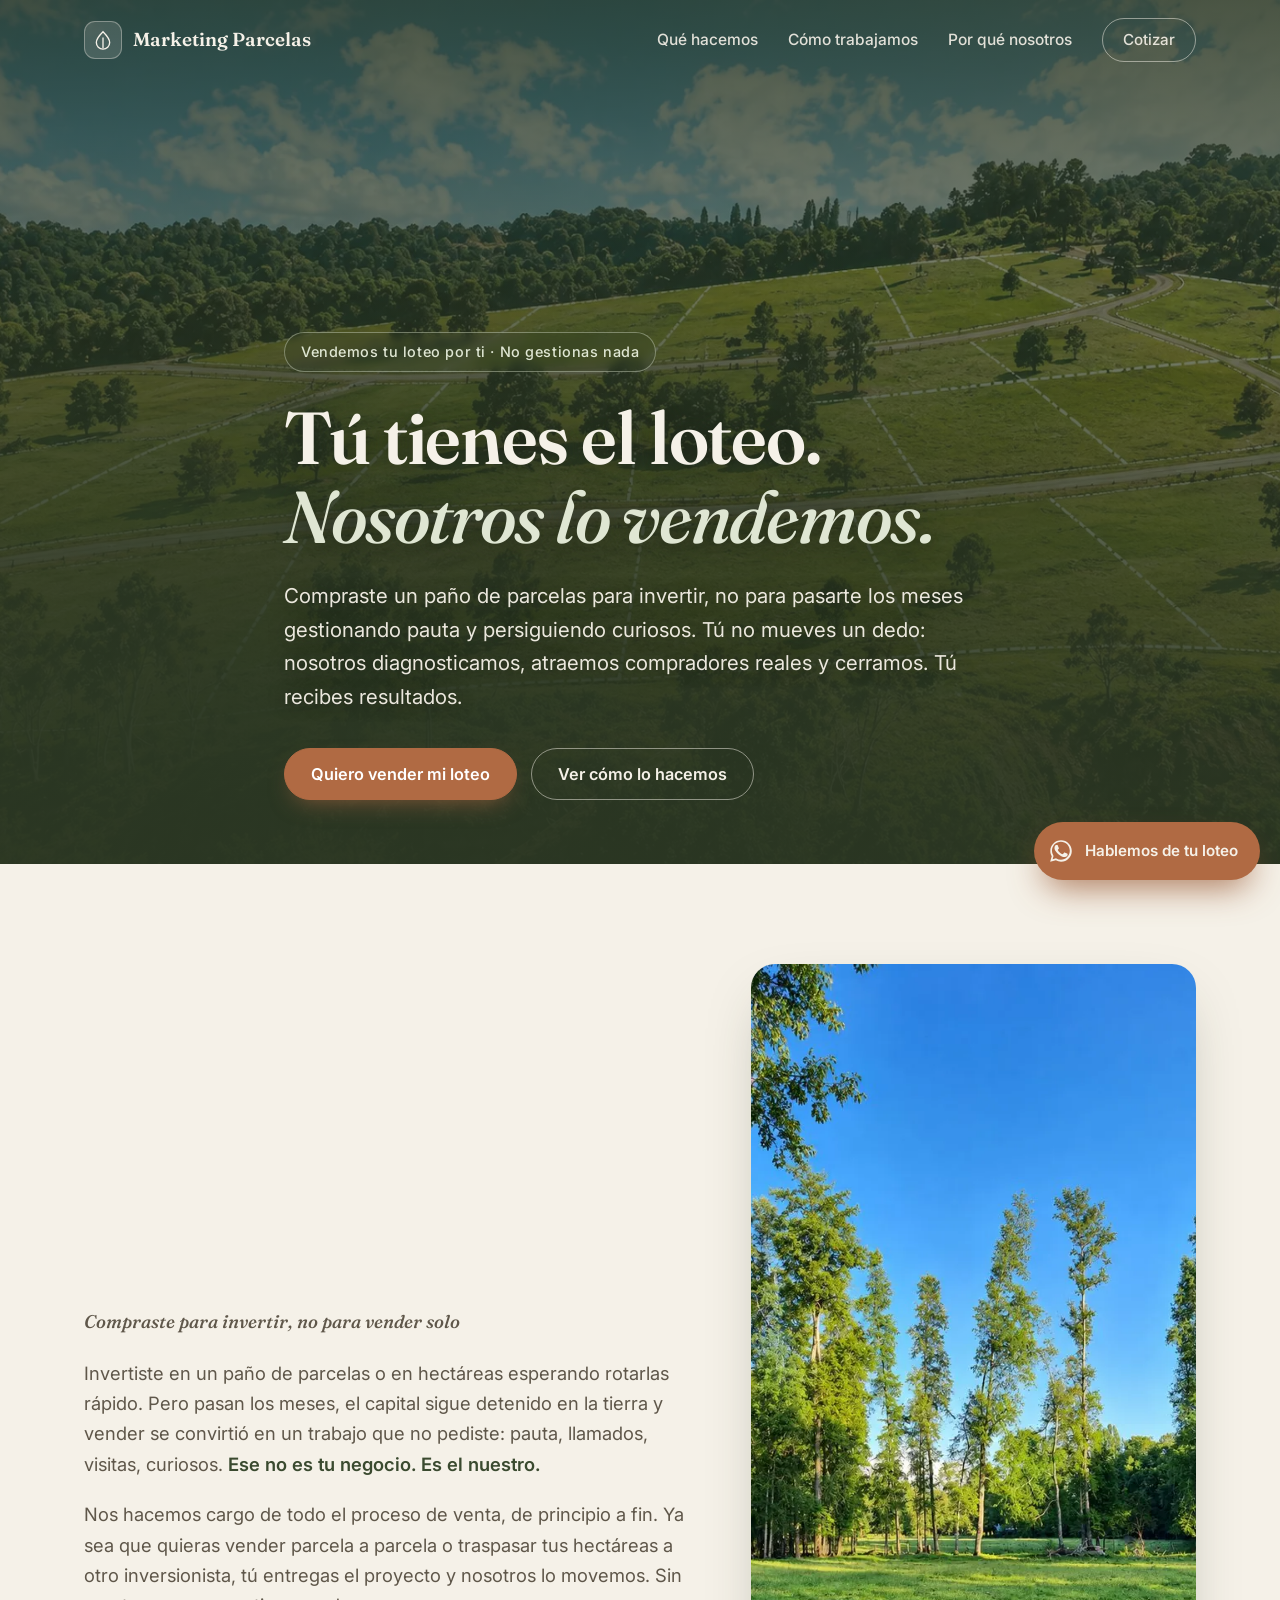
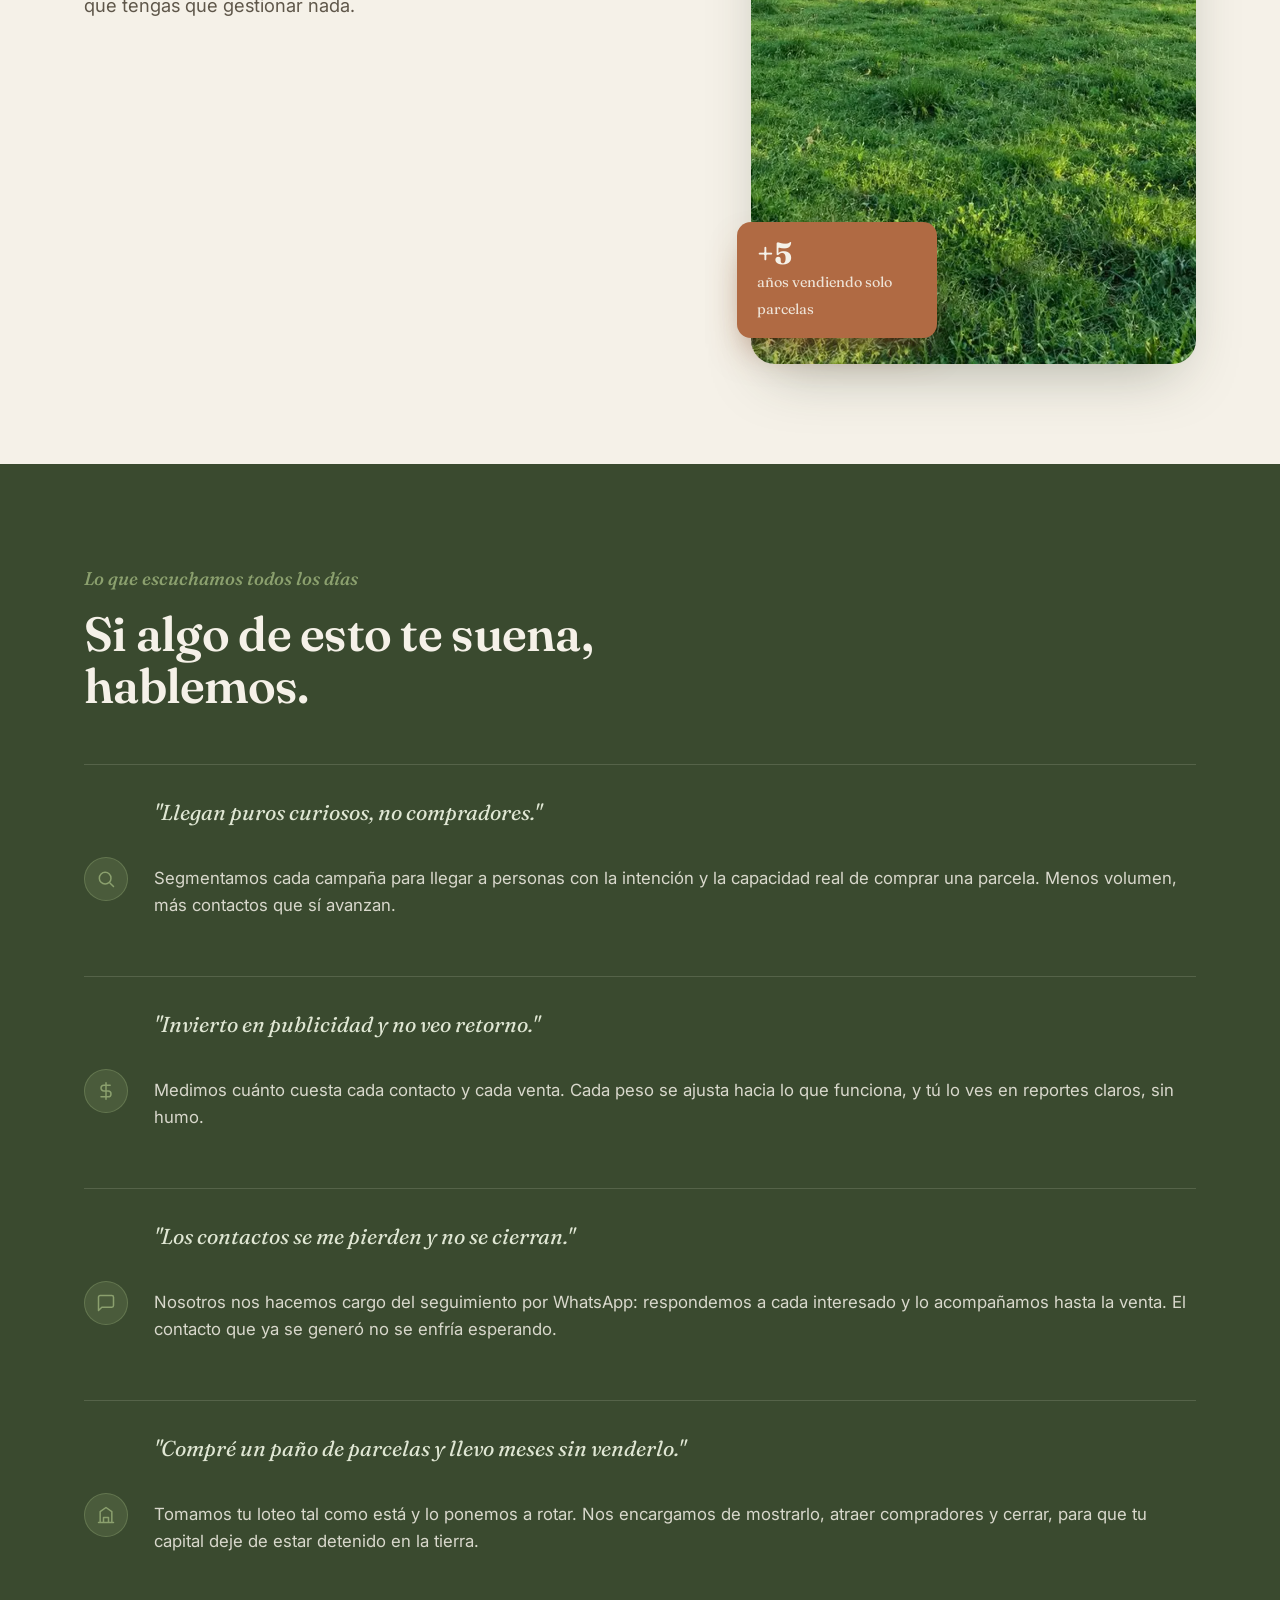
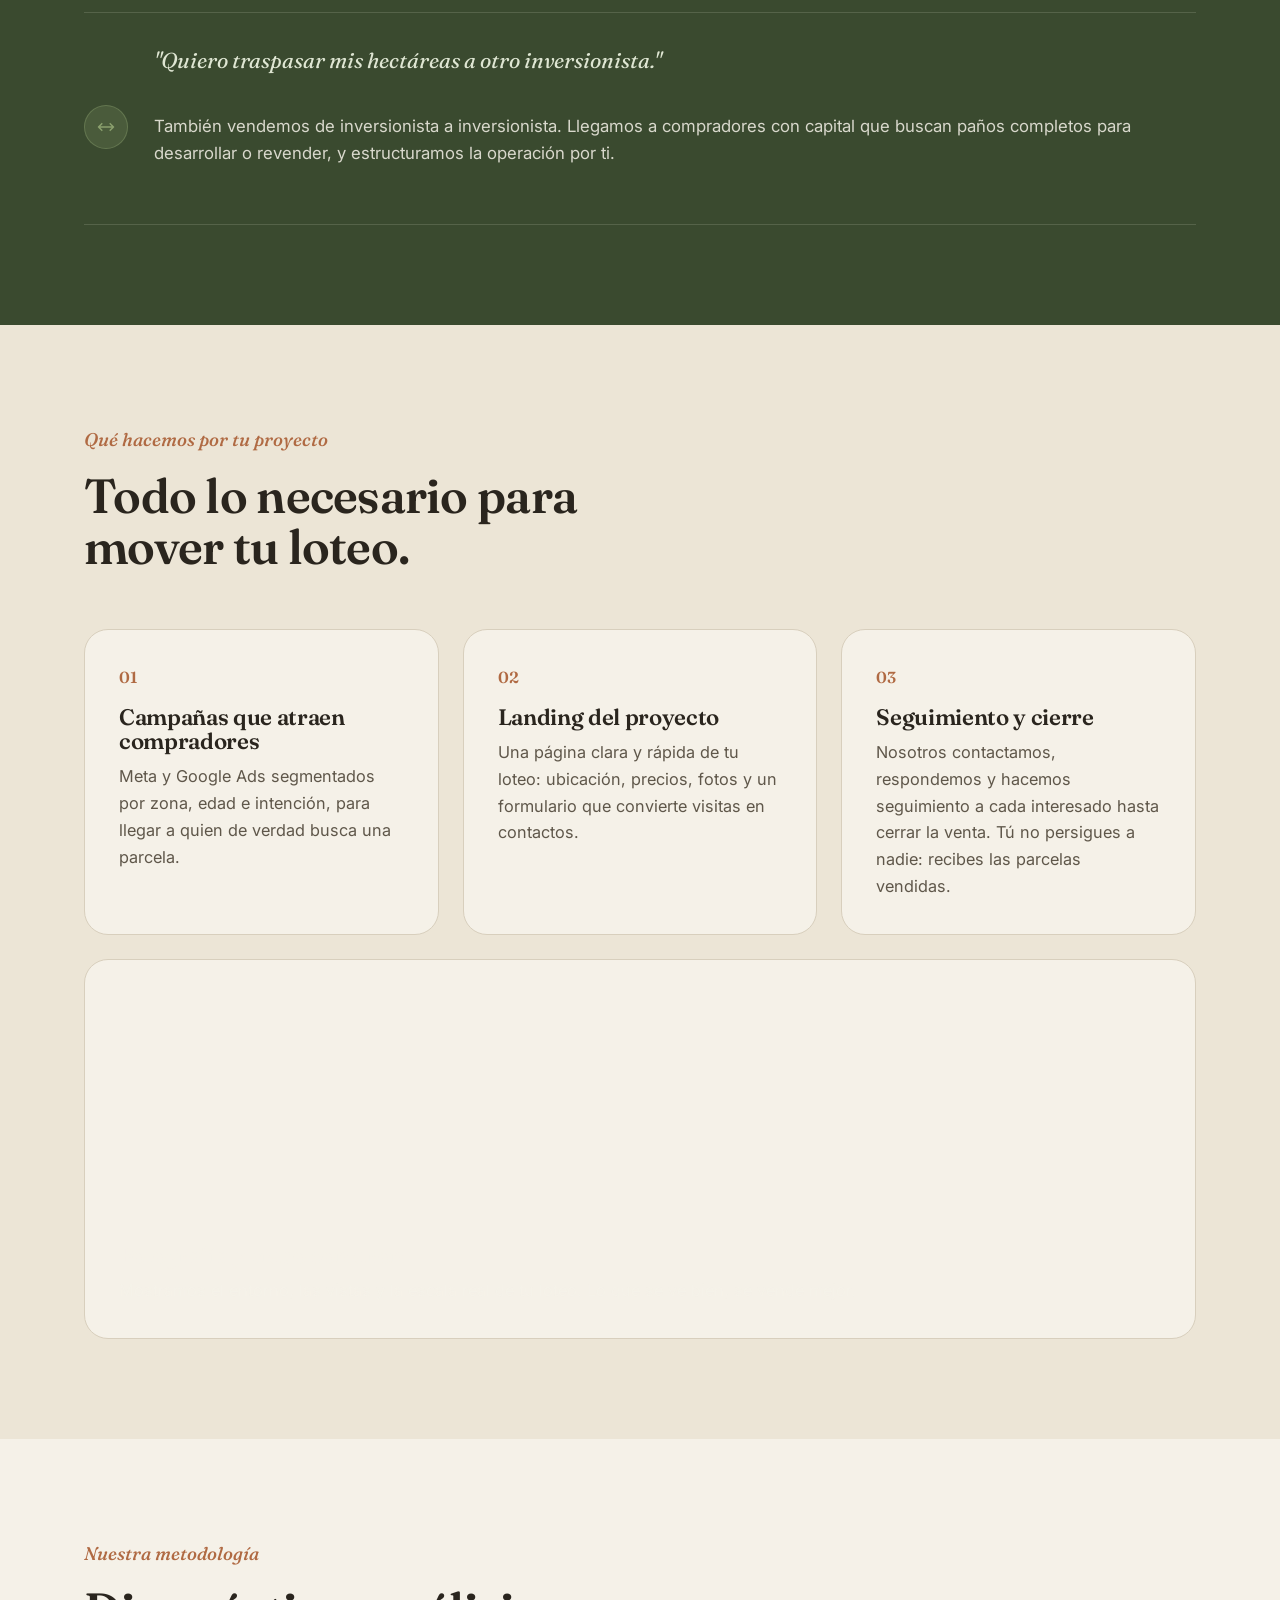
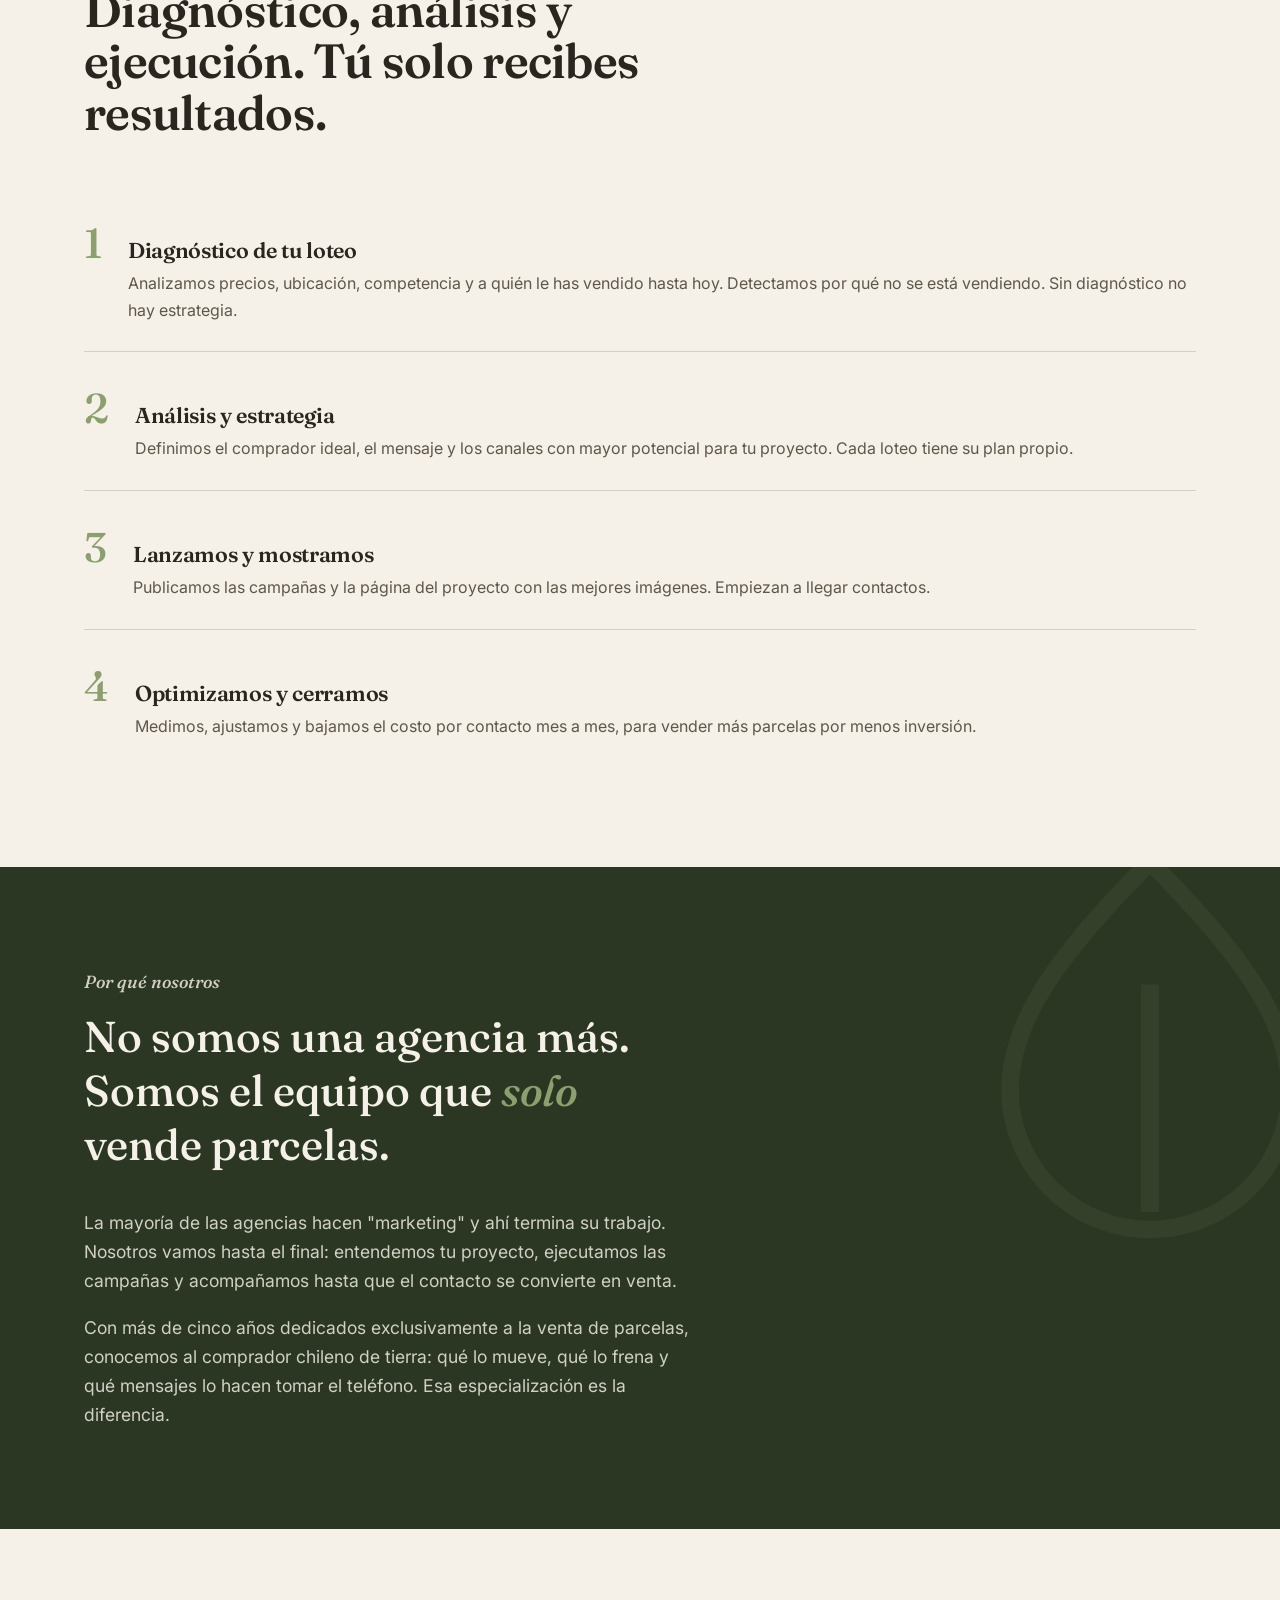
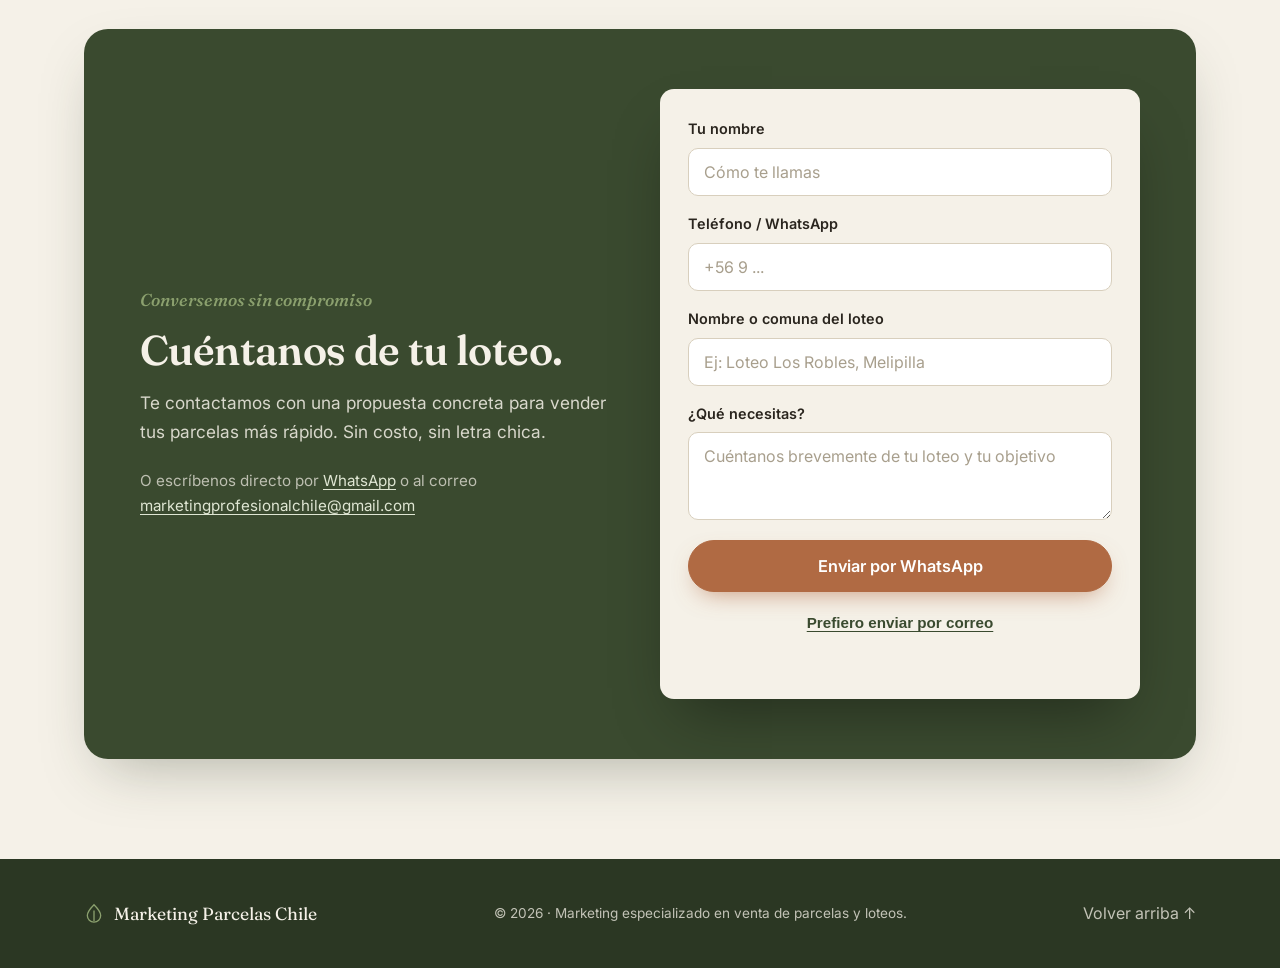
==== commit db19bb92: "Add files via upload" ====
--- a/index.html
+++ b/index.html
@@ -1 +1 @@
-<!doctype html><html lang=es><meta charset=UTF-8><meta content="width=device-width,initial-scale=1.0" name=viewport><meta content="Ayudamos a dueños de loteos y parcelas en Chile a vender más rápido: campañas, fotografía con dron y seguimiento de contactos que sí cierran ventas." name=description><meta content=#3a4a2f name=theme-color><meta content="Vende tu loteo de parcelas más rápido | Marketing especializado en Chile" property=og:title><meta content="Marketing y ventas dedicado solo a parcelas y loteos. Atraemos compradores reales, no curiosos." property=og:description><meta content=website property=og:type><meta content=es_CL property=og:locale><title>Vende tu loteo de parcelas más rápido | Marketing especializado en Chile</title><link href=https://fonts.googleapis.com rel=preconnect><link crossorigin href=https://fonts.gstatic.com rel=preconnect><link as=image fetchpriority=high href=img/hero.webp rel=preload><link href="https://fonts.googleapis.com/css2?family=Fraunces:opsz,wght@9..144,400;9..144,500;9..144,600;9..144,700&family=Inter:wght@400;500;600&display=swap" rel=stylesheet><style>*,:before,:after{box-sizing:border-box;margin:0;padding:0}:root{--moss:#3a4a2f;--moss-deep:#2b3723;--moss-soft:#5c6f4a;--sage:#8ba06e;--sage-pale:#dfe6d3;--cream:#f5f1e8;--cream-deep:#ece5d6;--clay:#b06a43;--clay-deep:#96552f;--ink:#2a251e;--ink-soft:#5f574a;--line:#d8cfbd;--wa:#3a4a2f;--r:14px;--r-lg:24px;--ease:cubic-bezier(.2,.7,.2,1);--shadow:0 24px 60px -20px #2b372359}html{scroll-behavior:smooth;-webkit-text-size-adjust:100%}body{background:var(--cream);color:var(--ink);-webkit-font-smoothing:antialiased;font-family:Inter,system-ui,-apple-system,sans-serif;line-height:1.65;overflow-x:hidden}h1,h2,h3,.serif{letter-spacing:-.015em;font-family:Fraunces,Georgia,serif;font-weight:600;line-height:1.08}a{color:inherit;text-decoration:none}img{max-width:100%;display:block}ul,ol{list-style:none}svg{display:block}.wrap{width:100%;max-width:1160px;margin:0 auto;padding:0 24px}.btn{background:var(--clay);color:#fff;border:1.5px solid var(--clay);cursor:pointer;min-height:52px;transition:transform .35s var(--ease),box-shadow .35s var(--ease),background .3s var(--ease);border-radius:999px;justify-content:center;align-items:center;gap:10px;padding:0 26px;font-family:Inter,sans-serif;font-size:1.02rem;font-weight:600;display:inline-flex;box-shadow:0 10px 24px -10px #b06a43b3}.btn:hover{background:var(--clay-deep);border-color:var(--clay-deep);transform:translateY(-2px);box-shadow:0 16px 30px -10px #b06a43bf}.btn:active{transform:translateY(0)}.btn:focus-visible{outline:3px solid var(--sage);outline-offset:3px}.btn-ghost{color:var(--cream);box-shadow:none;background:0 0;border-color:#f5f1e880}.btn-ghost:hover{border-color:var(--cream);background:#f5f1e81f;transform:translateY(-2px)}.btn-dark{background:var(--moss);border-color:var(--moss);box-shadow:0 10px 24px -10px #3a4a2fb3}.btn-dark:hover{background:var(--moss-deep);border-color:var(--moss-deep)}.header{z-index:50;position:absolute;top:0;left:0;right:0}.nav{justify-content:space-between;align-items:center;height:80px;display:flex}.brand{color:var(--cream);align-items:center;gap:11px;display:inline-flex}.brand-mark{background:#f5f1e824;border:1px solid #f5f1e859;border-radius:11px;place-items:center;width:38px;height:38px;display:grid}.brand-mark svg{width:20px;height:20px;stroke:var(--cream);fill:none;stroke-width:1.6px}.brand-name{color:var(--cream);font-family:Fraunces,serif;font-size:1.18rem;font-weight:600}.nav-links{align-items:center;gap:30px;display:flex}.nav-links a{color:#f5f1e8e6;font-size:.97rem;font-weight:500;transition:color .25s;position:relative}.nav-links a:not(.btn):after{content:"";background:var(--sage);transform-origin:0;width:100%;height:1.5px;transition:transform .3s var(--ease);position:absolute;bottom:-5px;left:0;transform:scaleX(0)}.nav-links a:not(.btn):hover{color:#fff}.nav-links a:not(.btn):hover:after{transform:scaleX(1)}.nav-links .btn{min-height:44px;padding:0 20px;font-size:.95rem}.menu-toggle{cursor:pointer;background:0 0;border:0;flex-direction:column;gap:5px;width:44px;height:44px;padding:11px;display:none}.menu-toggle span{background:var(--cream);width:100%;height:2px;transition:.3s var(--ease);border-radius:2px}.menu-toggle[aria-expanded=true] span:first-child{transform:translateY(7px)rotate(45deg)}.menu-toggle[aria-expanded=true] span:nth-child(2){opacity:0}.menu-toggle[aria-expanded=true] span:nth-child(3){transform:translateY(-7px)rotate(-45deg)}.hero{min-height:96vh;color:var(--cream);align-items:flex-end;display:flex;position:relative;overflow:hidden}.hero-img{z-index:-2;position:absolute;inset:0}.hero-img img{object-fit:cover;object-position:center 40%;width:100%;height:100%}.hero:after{content:"";z-index:-1;background:linear-gradient(#2b37238c 0%,#2b372326 35%,#2b372359 60%,#2b3723eb 100%);position:absolute;inset:0}.hero-inner{max-width:760px;padding-top:120px;padding-bottom:64px}.hero .tag{letter-spacing:.04em;color:var(--sage-pale);backdrop-filter:blur(4px);background:#2b372333;border:1px solid #dfe6d366;border-radius:999px;margin-bottom:26px;padding:7px 16px;font-size:.9rem;font-weight:500;display:inline-block}.hero h1{max-width:14ch;font-size:clamp(2.4rem,6.5vw,4.6rem);font-weight:600}.hero h1 em{color:var(--sage-pale);font-style:italic;font-weight:500}.hero-lead{color:#f5f1e8eb;max-width:52ch;margin-top:22px;font-size:clamp(1.05rem,2.3vw,1.28rem);font-weight:400}.hero-actions{flex-wrap:wrap;gap:14px;margin-top:34px;display:flex}.hero-scroll{z-index:2;color:#f5f1e8b3;letter-spacing:.1em;flex-direction:column;align-items:center;gap:8px;font-size:.8rem;display:flex;position:absolute;bottom:28px;left:50%;transform:translate(-50%)}.hero-scroll span{background:linear-gradient(var(--sage-pale),transparent);width:1px;height:34px;animation:scroll-pulse 2.2s var(--ease)infinite}@keyframes scroll-pulse{0%{opacity:.2;transform:scaleY(.4)}50%{opacity:1;transform:scaleY(1)}to{opacity:.2;transform:scaleY(.4)}}.section{padding:100px 0}.kicker{color:var(--clay);margin-bottom:14px;font-family:Fraunces,serif;font-size:1.15rem;font-style:italic;font-weight:500}.section h2{max-width:18ch;font-size:clamp(1.9rem,4.5vw,3rem)}.lead-txt{color:var(--ink-soft);max-width:60ch;margin-top:18px;font-size:1.12rem}.intro{background:var(--cream)}.intro-grid{grid-template-columns:1fr;align-items:center;gap:48px;display:grid}.intro-copy p{color:var(--ink-soft);max-width:58ch;font-size:1.15rem}.intro-copy p+p{margin-top:20px}.intro-copy strong{color:var(--moss);font-weight:600}.intro-media{position:relative}.intro-media img{border-radius:var(--r-lg);width:100%;box-shadow:var(--shadow);aspect-ratio:3/4;object-fit:cover}.intro-media .stamp{background:var(--clay);color:var(--cream);border-radius:var(--r);max-width:200px;padding:16px 20px;font-family:Fraunces,serif;position:absolute;bottom:26px;left:-14px;box-shadow:0 18px 36px -12px #96552fb3}.stamp b{font-size:1.9rem;line-height:1;display:block}.stamp span{opacity:.9;font-size:.9rem}.pains{background:var(--moss);color:var(--cream)}.pains .kicker{color:var(--sage)}.pains h2{color:var(--cream)}.pain-list{grid-template-columns:1fr;gap:0;margin-top:52px;display:grid}.pain{border-top:1px solid #dfe6d329;grid-template-columns:auto 1fr;align-items:start;gap:22px;padding:30px 0;display:grid}.pain:last-child{border-bottom:1px solid #dfe6d329}.pain-q{color:var(--sage-pale);grid-column:1/-1;font-family:Fraunces,serif;font-size:1.35rem;font-style:italic}.pain-mark{width:44px;height:44px;color:var(--sage);background:#8ba06e33;border:1px solid #8ba06e66;border-radius:50%;flex:none;place-items:center;display:grid}.pain-mark svg{stroke:currentColor;fill:none;stroke-width:1.8px;stroke-linecap:round;stroke-linejoin:round;width:20px;height:20px}.pain-a{color:#f5f1e8d9;padding-top:8px;font-size:1.05rem}.services{background:var(--cream-deep)}.svc-grid{grid-template-columns:1fr;gap:24px;margin-top:56px;display:grid}.svc{background:var(--cream);border:1px solid var(--line);border-radius:var(--r-lg);transition:transform .4s var(--ease),box-shadow .4s var(--ease);padding:34px}.svc:hover{box-shadow:var(--shadow);transform:translateY(-4px)}.svc-num{color:var(--clay);font-family:Fraunces,serif;font-size:1rem;font-weight:600}.svc h3{margin:14px 0 10px;font-size:1.4rem}.svc p{color:var(--ink-soft);font-size:1.02rem}.svc-photo{min-height:280px;color:var(--cream);grid-row:span 1;align-items:flex-end;padding:0;display:flex;position:relative;overflow:hidden}.svc-photo img{object-fit:cover;z-index:-2;width:100%;height:100%;transition:transform .8s var(--ease);position:absolute;inset:0}.svc-photo:after{content:"";z-index:-1;background:linear-gradient(#0000 30%,#2b3723e6);position:absolute;inset:0}.svc-photo:hover img{transform:scale(1.05)}.svc-photo .svc-inner{padding:34px}.svc-photo h3,.svc-photo p{color:var(--cream)}.svc-photo p{color:#f5f1e8e0}.process{background:var(--cream)}.steps{counter-reset:step;grid-template-columns:1fr;gap:8px;margin-top:56px;display:grid}.step{border-bottom:1px solid var(--line);grid-template-columns:auto 1fr;align-items:baseline;gap:26px;padding:28px 0;display:grid}.step:last-child{border-bottom:0}.step-n{color:var(--sage);font-variant-numeric:lining-nums;font-family:Fraunces,serif;font-size:2.6rem;font-weight:500;line-height:1}.step h3{margin-bottom:8px;font-size:1.35rem}.step p{color:var(--ink-soft)}.why{background:var(--moss-deep);color:var(--cream);position:relative;overflow:hidden}.why .wrap{z-index:1;position:relative}.why-quote{max-width:20ch;margin-bottom:36px;font-family:Fraunces,serif;font-size:clamp(1.7rem,4vw,2.7rem);font-weight:500;line-height:1.25}.why-quote em{color:var(--sage);font-style:italic}.why p{color:#f5f1e8d1;max-width:56ch;font-size:1.1rem}.why p+p{margin-top:18px}.why-leaf{opacity:.09;z-index:0;width:420px;height:420px;position:absolute;top:-40px;right:-80px}.why-leaf svg{width:100%;height:100%;stroke:var(--sage);fill:none;stroke-width:1px}.cta{background:var(--cream)}.cta-box{background:var(--moss);color:var(--cream);border-radius:var(--r-lg);box-shadow:var(--shadow);grid-template-columns:1fr;gap:40px;padding:48px 32px;display:grid;position:relative;overflow:hidden}.cta-copy .kicker{color:var(--sage)}.cta-copy h2{color:var(--cream);font-size:clamp(1.8rem,4vw,2.6rem)}.cta-copy p{color:#f5f1e8d9;max-width:44ch;margin-top:16px;font-size:1.08rem}.cta-copy .alt{color:#f5f1e8b3;margin-top:22px;font-size:.95rem}.cta-copy .alt a{color:var(--sage-pale);text-underline-offset:3px;text-decoration:underline}.form{background:var(--cream);border-radius:var(--r);flex-direction:column;gap:16px;padding:28px;display:flex;box-shadow:0 30px 60px -20px #0006}.field{flex-direction:column;gap:7px;display:flex}.field label{color:var(--ink);font-size:.9rem;font-weight:600}.field input,.field textarea{border:1.5px solid var(--line);width:100%;color:var(--ink);background:#fff;border-radius:10px;padding:13px 15px;font-family:inherit;font-size:1rem;transition:border-color .25s,box-shadow .25s}.field input::placeholder,.field textarea::placeholder{color:#a89f8d}.field input:focus,.field textarea:focus{border-color:var(--moss-soft);outline:none;box-shadow:0 0 0 3px #8ba06e40}.field textarea{resize:vertical;min-height:88px}.field input.bad,.field textarea.bad{border-color:#c0492e;box-shadow:0 0 0 3px #c0492e26}.form .btn{width:100%;margin-top:4px}.form-alt{color:var(--moss);cursor:pointer;text-underline-offset:3px;background:0 0;border:0;padding:6px;font-size:.95rem;font-weight:600;text-decoration:underline}.hint{text-align:center;min-height:1.2em;color:var(--ink-soft);font-size:.9rem}.hint.ok{color:var(--moss);font-weight:600}.hint.err{color:#c0492e;font-weight:600}.footer{background:var(--moss-deep);color:#f5f1e8bf;padding:40px 0}.footer-in{flex-direction:column;align-items:flex-start;gap:16px;display:flex}.footer-brand{color:var(--cream);align-items:center;gap:10px;font-family:Fraunces,serif;font-size:1.1rem;display:inline-flex}.footer a:hover{color:var(--sage-pale)}.footer small{font-size:.85rem}.wa{z-index:60;background:var(--clay);height:58px;color:var(--cream);transition:transform .3s var(--ease),background .3s;animation:wa-in .5s var(--ease)1s both;border-radius:999px;align-items:center;gap:11px;padding:0 22px 0 14px;font-weight:600;display:inline-flex;position:fixed;bottom:20px;right:20px;box-shadow:0 16px 34px -10px #96552fcc}@keyframes wa-in{0%{opacity:0;transform:translateY(20px)}to{opacity:1;transform:none}}.wa:hover{background:var(--clay-deep);transform:translateY(-3px)}.wa svg{width:26px;height:26px;fill:var(--cream)}.wa-txt{white-space:nowrap;font-size:.95rem}.reveal{opacity:0;transition:opacity .9s var(--ease),transform .9s var(--ease);transform:translateY(28px)}.reveal.in{opacity:1;transform:none}@media (width>=760px){.intro-grid{grid-template-columns:1.15fr .85fr;gap:64px}.pain{grid-template-columns:auto 1fr;gap:26px}.pain-q{grid-column:2}.pain-mark{grid-row:span 2}.svc-grid{grid-template-columns:1fr 1fr}.svc-photo{grid-column:span 2;min-height:340px}.cta-box{grid-template-columns:1fr 1fr;align-items:center;padding:60px 56px}.footer-in{flex-direction:row;justify-content:space-between;align-items:center}}@media (width>=1000px){.svc-grid{grid-template-columns:repeat(3,1fr)}.svc-photo{grid-column:span 3;min-height:380px}}@media (width<=759px){.menu-toggle{display:flex}.nav-links{background:var(--moss);border-radius:var(--r-lg);box-shadow:var(--shadow);border:1px solid #dfe6d333;flex-direction:column;align-items:stretch;gap:6px;padding:18px;display:none;position:absolute;top:76px;left:16px;right:16px}.nav-links.open{animation:menu-in .3s var(--ease);display:flex}@keyframes menu-in{0%{opacity:0;transform:translateY(-10px)}to{opacity:1;transform:none}}.nav-links a{color:var(--cream);padding:11px 8px}.nav-links a:not(.btn):after{display:none}.nav-links .btn{justify-content:center;margin-top:6px}.hero-actions .btn{width:100%}.section{padding:68px 0}.wrap{padding:0 20px}.hero-inner{padding-bottom:48px}.intro-media .stamp{left:12px}}@media (width<=480px){.wa{justify-content:center;width:56px;height:56px;padding:0}.wa-txt{display:none}}@media (prefers-reduced-motion:reduce){html{scroll-behavior:auto}*,:before,:after{transition:none!important;animation:none!important}.reveal{opacity:1;transform:none}.hero-scroll span{animation:none}}</style><body><header class=header><div class="wrap nav"><a aria-label=Inicio class=brand href=#inicio> <span class=brand-mark> <svg viewbox="0 0 24 24" aria-hidden=true><path d="M12 2C7 7 4 11 4 15a8 8 0 0 0 16 0c0-4-3-8-8-13z"/><path d="M12 22V9"/></svg> </span> <span class=brand-name>Marketing Parcelas</span> </a><button aria-label="Abrir menú" aria-controls=menu aria-expanded=false class=menu-toggle><span></span><span></span><span></span></button><nav class=nav-links id=menu><a href=#servicios>Qué hacemos</a><a href=#proceso>Cómo trabajamos</a><a href=#porque>Por qué nosotros</a><a class="btn btn-ghost" href=#contacto>Cotizar</a></nav></div></header><main><section class=hero id=inicio><div class=hero-img><img alt="Vista aérea de un loteo de parcelas demarcadas entre colinas verdes" fetchpriority=high height=941 src=img/hero.webp width=1672></div><div class="wrap hero-inner"><span class=tag>Marketing dedicado solo a parcelas y loteos</span><h1>Tu loteo merece <em>compradores</em>, no curiosos.</h1><p class=hero-lead>Llevas años en el negocio de la tierra. Nosotros nos dedicamos a una sola cosa: llenar proyectos de parcelas de contactos que sí compran. Sin promesas vacías ni pauta quemada.<div class=hero-actions><a href="https://wa.me/56942967564?text=Hola,%20tengo%20un%20proyecto%20de%20parcelas%20y%20quiero%20venderlas%20m%C3%A1s%20r%C3%A1pido" class=btn rel=noopener target=_blank>Quiero vender mi loteo</a><a class="btn btn-ghost" href=#servicios>Ver cómo lo hacemos</a></div></div></section><section class="section intro"><div class="wrap intro-grid"><div class="intro-copy reveal"><p class=kicker>El problema no es tu proyecto<p>Tienes buenas parcelas, en una buena zona, a un precio justo. Y aun así los meses pasan y las ventas no avanzan como deberían. <strong>El problema casi nunca es la tierra: es cómo se muestra y a quién.</strong><p>La mayoría de las campañas atraen gente que mira, pregunta el precio y desaparece. Nosotros hacemos lo contrario: mostramos tu loteo como merece y ponemos tu inversión frente a personas con intención real de comprar.</div><div class="intro-media reveal"><img alt="Parcela con árboles altos y pasto verde al atardecer" height=1200 loading=lazy src=img/imagen3.webp width=900><div class=stamp><b>+5</b><span>años vendiendo solo parcelas</span></div></div></div></section><section class="section pains" id=dolores><div class=wrap><p class="kicker reveal">Lo que escuchamos todos los días<h2 class=reveal>Si algo de esto te suena, hablemos.</h2><div class=pain-list><div class="pain reveal"><p class=pain-q>"Llegan puros curiosos, no compradores."</p><span class=pain-mark><svg viewbox="0 0 24 24"><circle cx=11 cy=11 r=7 /><path d="m21 21-4.3-4.3"/></svg></span><p class=pain-a>Segmentamos cada campaña para llegar a personas con la intención y la capacidad real de comprar una parcela. Menos volumen, más contactos que sí avanzan.</div><div class="pain reveal"><p class=pain-q>"Invierto en publicidad y no veo retorno."</p><span class=pain-mark><svg viewbox="0 0 24 24"><path d="M12 2v20M17 5H9.5a3.5 3.5 0 0 0 0 7h5a3.5 3.5 0 0 1 0 7H6"/></svg></span><p class=pain-a>Medimos cuánto cuesta cada contacto y cada venta. Cada peso se ajusta hacia lo que funciona, y tú lo ves en reportes claros, sin humo.</div><div class="pain reveal"><p class=pain-q>"Los contactos se me pierden y no se cierran."</p><span class=pain-mark><svg viewbox="0 0 24 24"><path d="M21 15a2 2 0 0 1-2 2H7l-4 4V5a2 2 0 0 1 2-2h14a2 2 0 0 1 2 2z"/></svg></span><p class=pain-a>Ordenamos el seguimiento por WhatsApp para que ningún interesado quede sin respuesta. El contacto que ya pagaste no se enfría esperando.</div></div></div></section><section class="section services" id=servicios><div class=wrap><p class="kicker reveal">Qué hacemos por tu proyecto<h2 class=reveal>Todo lo necesario para mover tu loteo.</h2><div class=svc-grid><div class="svc reveal"><span class=svc-num>01</span><h3>Campañas que atraen compradores</h3><p>Meta y Google Ads segmentados por zona, edad e intención, para llegar a quien de verdad busca una parcela.</div><div class="svc reveal"><span class=svc-num>02</span><h3>Landing del proyecto</h3><p>Una página clara y rápida de tu loteo: ubicación, precios, fotos y un formulario que convierte visitas en contactos.</div><div class="svc reveal"><span class=svc-num>03</span><h3>Seguimiento que cierra</h3><p>Los contactos llegan directo a WhatsApp y a tu equipo, con respuestas rápidas para no perder oportunidades.</div><div class="svc svc-photo reveal"><img alt="Vista aérea de un loteo con las parcelas numeradas y demarcadas" height=563 loading=lazy src=img/imagen2.webp width=1000><div class=svc-inner><h3>Fotografía y video con dron</h3><p>Mostramos el entorno, las vistas y la escala real de tu loteo. Lo que se ve bien, se vende mejor.</div></div></div></div></section><section class="section process" id=proceso><div class=wrap><p class="kicker reveal">Cómo trabajamos<h2 class=reveal>Un camino claro, de la tierra a la venta.</h2><div class=steps><div class="step reveal"><span class=step-n>1</span><div><h3>Conocemos tu loteo</h3><p>Revisamos precios, ubicación, competencia y a quién le has vendido hasta hoy. Sin diagnóstico no hay estrategia.</div></div><div class="step reveal"><span class=step-n>2</span><div><h3>Definimos la estrategia</h3><p>Elegimos el mensaje, el comprador ideal y los canales con mayor potencial para tu proyecto en particular.</div></div><div class="step reveal"><span class=step-n>3</span><div><h3>Lanzamos y mostramos</h3><p>Publicamos las campañas y la página del proyecto con las mejores imágenes. Empiezan a llegar contactos.</div></div><div class="step reveal"><span class=step-n>4</span><div><h3>Optimizamos y cerramos</h3><p>Medimos, ajustamos y bajamos el costo por contacto mes a mes, para vender más parcelas por menos inversión.</div></div></div></div></section><section class="section why" id=porque><div aria-hidden=true class=why-leaf><svg viewbox="0 0 24 24"><path d="M12 2C7 7 4 11 4 15a8 8 0 0 0 16 0c0-4-3-8-8-13z"/><path d="M12 22V9"/></svg></div><div class=wrap><p class="kicker reveal">Por qué nosotros<blockquote class="why-quote reveal">No somos una agencia más. Somos el equipo que <em>solo</em> vende parcelas.</blockquote><div class=reveal><p>La mayoría de las agencias hacen "marketing" y ahí termina su trabajo. Nosotros vamos hasta el final: entendemos tu proyecto, ejecutamos las campañas y acompañamos hasta que el contacto se convierte en venta.<p>Con más de cinco años dedicados exclusivamente a la venta de parcelas, conocemos al comprador chileno de tierra: qué lo mueve, qué lo frena y qué mensajes lo hacen tomar el teléfono. Esa especialización es la diferencia.</div></div></section><section class="section cta" id=contacto><div class=wrap><div class="cta-box reveal"><div class=cta-copy><p class=kicker>Conversemos sin compromiso<h2>Cuéntanos de tu loteo.</h2><p>Te contactamos con una propuesta concreta para vender tus parcelas más rápido. Sin costo, sin letra chica.<p class=alt>O escríbenos directo por <a href=https://wa.me/56942967564 rel=noopener target=_blank>WhatsApp</a> o al correo <a href=mailto:marketingprofesionalchile@gmail.com>marketingprofesionalchile@gmail.com</a></div><form class=form id=leadForm novalidate><div class=field><label for=nombre>Tu nombre</label><input placeholder="Cómo te llamas" id=nombre name=nombre required></div><div class=field><label for=telefono>Teléfono / WhatsApp</label><input placeholder="+56 9 ..." id=telefono name=telefono required type=tel></div><div class=field><label for=proyecto>Nombre o comuna del loteo</label><input placeholder="Ej: Loteo Los Robles, Melipilla" id=proyecto name=proyecto></div><div class=field><label for=mensaje>¿Qué necesitas?</label><textarea placeholder="Cuéntanos brevemente de tu loteo y tu objetivo" id=mensaje name=mensaje rows=3></textarea></div><button class=btn>Enviar por WhatsApp</button><button class=form-alt id=leadEmail type=button>Prefiero enviar por correo</button><p aria-live=polite class=hint id=formHint role=status></form></div></div></section></main><footer class=footer><div class="wrap footer-in"><span class=footer-brand> <svg viewbox="0 0 24 24" aria-hidden=true height=20 style=stroke:var(--sage);fill:none;stroke-width:1.6px width=20><path d="M12 2C7 7 4 11 4 15a8 8 0 0 0 16 0c0-4-3-8-8-13z"/><path d="M12 22V9"/></svg> Marketing Parcelas Chile </span><small>© <span id=year></span> · Marketing especializado en venta de parcelas y loteos.</small><a href=#inicio>Volver arriba ↑</a></div></footer><a aria-label="Escríbenos por WhatsApp" href="https://wa.me/56942967564?text=Hola,%20tengo%20un%20proyecto%20de%20parcelas%20y%20quiero%20venderlas%20m%C3%A1s%20r%C3%A1pido" class=wa rel=noopener target=_blank> <svg viewbox="0 0 24 24" aria-hidden=true><path d="M17.5 14.4c-.3-.15-1.77-.87-2.04-.97-.27-.1-.47-.15-.67.15-.2.3-.77.97-.94 1.17-.17.2-.35.22-.65.07-.3-.15-1.26-.46-2.4-1.48-.89-.79-1.49-1.77-1.66-2.07-.17-.3-.02-.46.13-.61.13-.13.3-.35.45-.52.15-.17.2-.3.3-.5.1-.2.05-.37-.02-.52-.07-.15-.67-1.62-.92-2.22-.24-.58-.49-.5-.67-.51-.17-.01-.37-.01-.57-.01-.2 0-.52.07-.8.37-.27.3-1.05 1.02-1.05 2.49 0 1.47 1.07 2.89 1.22 3.09.15.2 2.11 3.22 5.11 4.51.71.31 1.27.49 1.7.63.72.23 1.37.2 1.89.12.58-.09 1.77-.72 2.02-1.42.25-.7.25-1.29.17-1.42-.07-.13-.27-.2-.57-.35z"/><path d="M12.04 2C6.58 2 2.13 6.45 2.13 11.91c0 1.75.46 3.45 1.32 4.95L2 22l5.25-1.38c1.45.79 3.08 1.21 4.79 1.21 5.46 0 9.91-4.45 9.91-9.91C21.95 6.45 17.5 2 12.04 2zm0 18.11c-1.53 0-3.03-.41-4.34-1.19l-.31-.18-3.11.82.83-3.04-.2-.31a8.19 8.19 0 0 1-1.26-4.4c0-4.54 3.7-8.24 8.24-8.24 4.54 0 8.24 3.7 8.24 8.24 0 4.54-3.7 8.24-8.24 8.24z"/></svg> <span class=wa-txt>Hablemos de tu loteo</span> </a><script>const mb=document.querySelector(`.menu-toggle`),nl=document.querySelector(`.nav-links`);mb?.addEventListener(`click`,()=>{let o=nl.classList.toggle(`open`);mb.setAttribute(`aria-expanded`,String(o))}),document.querySelectorAll(`.nav-links a`).forEach(a=>a.addEventListener(`click`,()=>{nl.classList.remove(`open`),mb?.setAttribute(`aria-expanded`,`false`)}));const y=document.getElementById(`year`);y&&(y.textContent=(/* @__PURE__ */ new Date()).getFullYear());const rev=document.querySelectorAll(`.reveal`);if(matchMedia(`(prefers-reduced-motion: reduce)`).matches||!(`IntersectionObserver`in window))rev.forEach(e=>e.classList.add(`in`));else{let io=new IntersectionObserver((es,o)=>{es.forEach(e=>{e.isIntersecting&&(e.target.classList.add(`in`),o.unobserve(e.target))})},{threshold:.15,rootMargin:`0px 0px -50px 0px`});rev.forEach(e=>io.observe(e))}const WA=`56942967564`,MAIL=`marketingprofesionalchile@gmail.com`,form=document.getElementById(`leadForm`),hint=document.getElementById(`formHint`),eb=document.getElementById(`leadEmail`);function lead(){return{n:nombre.value.trim(),t:telefono.value.trim(),p:proyecto.value.trim(),m:mensaje.value.trim()}}function ok(l){let v=1;return[nombre,telefono].forEach(e=>e.classList.remove(`bad`)),l.n||(nombre.classList.add(`bad`),v=0),l.t||(telefono.classList.add(`bad`),v=0),v}function say(t,c){hint&&(hint.textContent=t,hint.className=`hint`+(c?` `+c:``))}form?.addEventListener(`submit`,e=>{e.preventDefault();let l=lead();if(!ok(l)){say(`Completa al menos tu nombre y teléfono.`,`err`);return}let txt=`Hola, quiero información para vender las parcelas de mi proyecto.%0A%0ANombre: ${l.n}%0ATeléfono: ${l.t}%0A`+(l.p?`Proyecto/Comuna: ${l.p}%0A`:``)+(l.m?`Mensaje: ${l.m}`:``);window.open(`https://wa.me/56942967564?text=${txt}`,`_blank`,`noopener`),say(`¡Listo! Te abrimos WhatsApp para enviar tus datos.`,`ok`),form.reset()}),eb?.addEventListener(`click`,()=>{let l=lead();if(!ok(l)){say(`Completa al menos tu nombre y teléfono.`,`err`);return}let s=encodeURIComponent(`Nuevo contacto: ${l.n} - ${l.p||`Proyecto de parcelas`}`),b=encodeURIComponent(`Nombre: ${l.n}\nTeléfono: ${l.t}\n`+(l.p?`Proyecto/Comuna: ${l.p}\n`:``)+(l.m?`Mensaje: ${l.m}\n`:``));window.location.href=`mailto:marketingprofesionalchile@gmail.com?subject=${s}&body=${b}`,say(`Te abrimos tu correo con los datos listos.`,`ok`)});</script>+<!doctype html><html lang=es><meta charset=UTF-8><meta content="width=device-width,initial-scale=1.0" name=viewport><meta content="Ayudamos a dueños de loteos y parcelas en Chile a vender más rápido: campañas, fotografía con dron y seguimiento de contactos que sí cierran ventas." name=description><meta content=#3a4a2f name=theme-color><meta content="Vende tu loteo de parcelas más rápido | Marketing especializado en Chile" property=og:title><meta content="Marketing y ventas dedicado solo a parcelas y loteos. Atraemos compradores reales, no curiosos." property=og:description><meta content=website property=og:type><meta content=es_CL property=og:locale><title>Vende tu loteo de parcelas más rápido | Marketing especializado en Chile</title><link href=https://fonts.googleapis.com rel=preconnect><link crossorigin href=https://fonts.gstatic.com rel=preconnect><link as=image fetchpriority=high href=img/hero.webp rel=preload><link href="https://fonts.googleapis.com/css2?family=Fraunces:opsz,wght@9..144,400;9..144,500;9..144,600;9..144,700&family=Inter:wght@400;500;600&display=swap" rel=stylesheet><style>*,:before,:after{box-sizing:border-box;margin:0;padding:0}:root{--moss:#3a4a2f;--moss-deep:#2b3723;--moss-soft:#5c6f4a;--sage:#8ba06e;--sage-pale:#dfe6d3;--cream:#f5f1e8;--cream-deep:#ece5d6;--clay:#b06a43;--clay-deep:#96552f;--ink:#2a251e;--ink-soft:#5f574a;--line:#d8cfbd;--wa:#3a4a2f;--r:14px;--r-lg:24px;--ease:cubic-bezier(.2,.7,.2,1);--shadow:0 24px 60px -20px #2b372359}html{scroll-behavior:smooth;-webkit-text-size-adjust:100%}body{background:var(--cream);color:var(--ink);-webkit-font-smoothing:antialiased;font-family:Inter,system-ui,-apple-system,sans-serif;line-height:1.65;overflow-x:hidden}h1,h2,h3,.serif{letter-spacing:-.015em;font-family:Fraunces,Georgia,serif;font-weight:600;line-height:1.08}a{color:inherit;text-decoration:none}img{max-width:100%;display:block}ul,ol{list-style:none}svg{display:block}.wrap{width:100%;max-width:1160px;margin:0 auto;padding:0 24px}.btn{background:var(--clay);color:#fff;border:1.5px solid var(--clay);cursor:pointer;min-height:52px;transition:transform .35s var(--ease),box-shadow .35s var(--ease),background .3s var(--ease);border-radius:999px;justify-content:center;align-items:center;gap:10px;padding:0 26px;font-family:Inter,sans-serif;font-size:1.02rem;font-weight:600;display:inline-flex;box-shadow:0 10px 24px -10px #b06a43b3}.btn:hover{background:var(--clay-deep);border-color:var(--clay-deep);transform:translateY(-2px);box-shadow:0 16px 30px -10px #b06a43bf}.btn:active{transform:translateY(0)}.btn:focus-visible{outline:3px solid var(--sage);outline-offset:3px}.btn-ghost{color:var(--cream);box-shadow:none;background:0 0;border-color:#f5f1e880}.btn-ghost:hover{border-color:var(--cream);background:#f5f1e81f;transform:translateY(-2px)}.btn-dark{background:var(--moss);border-color:var(--moss);box-shadow:0 10px 24px -10px #3a4a2fb3}.btn-dark:hover{background:var(--moss-deep);border-color:var(--moss-deep)}.header{z-index:50;position:absolute;top:0;left:0;right:0}.nav{justify-content:space-between;align-items:center;height:80px;display:flex}.brand{color:var(--cream);align-items:center;gap:11px;display:inline-flex}.brand-mark{background:#f5f1e824;border:1px solid #f5f1e859;border-radius:11px;place-items:center;width:38px;height:38px;display:grid}.brand-mark svg{width:20px;height:20px;stroke:var(--cream);fill:none;stroke-width:1.6px}.brand-name{color:var(--cream);font-family:Fraunces,serif;font-size:1.18rem;font-weight:600}.nav-links{align-items:center;gap:30px;display:flex}.nav-links a{color:#f5f1e8e6;font-size:.97rem;font-weight:500;transition:color .25s;position:relative}.nav-links a:not(.btn):after{content:"";background:var(--sage);transform-origin:0;width:100%;height:1.5px;transition:transform .3s var(--ease);position:absolute;bottom:-5px;left:0;transform:scaleX(0)}.nav-links a:not(.btn):hover{color:#fff}.nav-links a:not(.btn):hover:after{transform:scaleX(1)}.nav-links .btn{min-height:44px;padding:0 20px;font-size:.95rem}.menu-toggle{cursor:pointer;background:0 0;border:0;flex-direction:column;gap:5px;width:44px;height:44px;padding:11px;display:none}.menu-toggle span{background:var(--cream);width:100%;height:2px;transition:.3s var(--ease);border-radius:2px}.menu-toggle[aria-expanded=true] span:first-child{transform:translateY(7px)rotate(45deg)}.menu-toggle[aria-expanded=true] span:nth-child(2){opacity:0}.menu-toggle[aria-expanded=true] span:nth-child(3){transform:translateY(-7px)rotate(-45deg)}.hero{min-height:96vh;color:var(--cream);align-items:flex-end;display:flex;position:relative;overflow:hidden}.hero-img{z-index:-2;position:absolute;inset:0}.hero-img img{object-fit:cover;object-position:center 40%;width:100%;height:100%}.hero:after{content:"";z-index:-1;background:linear-gradient(180deg,#2b3723d9 0%,#2b3723a1 30%,#2b3723b8 55%,#2b3723f2 100%);position:absolute;inset:0}.hero:before{content:"";z-index:-1;background:radial-gradient(120% 90% at 20% 85%,#2b3723d9 0%,#2b372359 45%,#0000 78%);position:absolute;inset:0}.hero-inner{max-width:760px;padding-top:120px;padding-bottom:64px}.hero .tag{letter-spacing:.04em;color:var(--sage-pale);backdrop-filter:blur(4px);background:#2b372333;border:1px solid #dfe6d366;border-radius:999px;margin-bottom:26px;padding:7px 16px;font-size:.9rem;font-weight:500;display:inline-block}.hero h1{max-width:16ch;font-size:clamp(2.4rem,6.5vw,4.6rem);font-weight:600;text-shadow:0 2px 24px #1a2116b3}.hero h1 em{color:var(--sage-pale);font-style:italic;font-weight:500}.hero-lead{color:#f5f1e8f2;max-width:54ch;margin-top:22px;font-size:clamp(1.05rem,2.3vw,1.28rem);font-weight:400;text-shadow:0 1px 16px #1a211680}.hero-actions{flex-wrap:wrap;gap:14px;margin-top:34px;display:flex}.hero-scroll{z-index:2;color:#f5f1e8b3;letter-spacing:.1em;flex-direction:column;align-items:center;gap:8px;font-size:.8rem;display:flex;position:absolute;bottom:28px;left:50%;transform:translate(-50%)}.hero-scroll span{background:linear-gradient(var(--sage-pale),transparent);width:1px;height:34px;animation:scroll-pulse 2.2s var(--ease)infinite}@keyframes scroll-pulse{0%{opacity:.2;transform:scaleY(.4)}50%{opacity:1;transform:scaleY(1)}to{opacity:.2;transform:scaleY(.4)}}.section{padding:100px 0}.kicker{color:var(--clay);margin-bottom:14px;font-family:Fraunces,serif;font-size:1.15rem;font-style:italic;font-weight:500}.section h2{max-width:18ch;font-size:clamp(1.9rem,4.5vw,3rem)}.lead-txt{color:var(--ink-soft);max-width:60ch;margin-top:18px;font-size:1.12rem}.intro{background:var(--cream)}.intro-grid{grid-template-columns:1fr;align-items:center;gap:48px;display:grid}.intro-copy p{color:var(--ink-soft);max-width:58ch;font-size:1.15rem}.intro-copy p+p{margin-top:20px}.intro-copy strong{color:var(--moss);font-weight:600}.intro-media{position:relative}.intro-media img{border-radius:var(--r-lg);width:100%;box-shadow:var(--shadow);aspect-ratio:1/1;object-fit:cover;object-position:center 55%}.intro-media .stamp{background:var(--clay);color:var(--cream);border-radius:var(--r);max-width:200px;padding:16px 20px;font-family:Fraunces,serif;position:absolute;bottom:26px;left:-14px;box-shadow:0 18px 36px -12px #96552fb3}.stamp b{font-size:1.9rem;line-height:1;display:block}.stamp span{opacity:.9;font-size:.9rem}.pains{background:var(--moss);color:var(--cream)}.pains .kicker{color:var(--sage)}.pains h2{color:var(--cream)}.pain-list{grid-template-columns:1fr;gap:0;margin-top:52px;display:grid}.pain{border-top:1px solid #dfe6d329;grid-template-columns:auto 1fr;align-items:start;gap:22px;padding:30px 0;display:grid}.pain:last-child{border-bottom:1px solid #dfe6d329}.pain-q{color:var(--sage-pale);grid-column:1/-1;font-family:Fraunces,serif;font-size:1.35rem;font-style:italic}.pain-mark{width:44px;height:44px;color:var(--sage);background:#8ba06e33;border:1px solid #8ba06e66;border-radius:50%;flex:none;place-items:center;display:grid}.pain-mark svg{stroke:currentColor;fill:none;stroke-width:1.8px;stroke-linecap:round;stroke-linejoin:round;width:20px;height:20px}.pain-a{color:#f5f1e8d9;padding-top:8px;font-size:1.05rem}.services{background:var(--cream-deep)}.svc-grid{grid-template-columns:1fr;gap:24px;margin-top:56px;display:grid}.svc{background:var(--cream);border:1px solid var(--line);border-radius:var(--r-lg);transition:transform .4s var(--ease),box-shadow .4s var(--ease);padding:34px}.svc:hover{box-shadow:var(--shadow);transform:translateY(-4px)}.svc-num{color:var(--clay);font-family:Fraunces,serif;font-size:1rem;font-weight:600}.svc h3{margin:14px 0 10px;font-size:1.4rem}.svc p{color:var(--ink-soft);font-size:1.02rem}.svc-photo{min-height:280px;color:var(--cream);grid-row:span 1;align-items:flex-end;padding:0;display:flex;position:relative;overflow:hidden}.svc-photo img{object-fit:cover;z-index:-2;width:100%;height:100%;transition:transform .8s var(--ease);position:absolute;inset:0}.svc-photo:after{content:"";z-index:-1;background:linear-gradient(#0000 30%,#2b3723e6);position:absolute;inset:0}.svc-photo:hover img{transform:scale(1.05)}.svc-photo .svc-inner{padding:34px}.svc-photo h3,.svc-photo p{color:var(--cream)}.svc-photo p{color:#f5f1e8e0}.process{background:var(--cream)}.steps{counter-reset:step;grid-template-columns:1fr;gap:8px;margin-top:56px;display:grid}.step{border-bottom:1px solid var(--line);grid-template-columns:auto 1fr;align-items:baseline;gap:26px;padding:28px 0;display:grid}.step:last-child{border-bottom:0}.step-n{color:var(--sage);font-variant-numeric:lining-nums;font-family:Fraunces,serif;font-size:2.6rem;font-weight:500;line-height:1}.step h3{margin-bottom:8px;font-size:1.35rem}.step p{color:var(--ink-soft)}.why{background:var(--moss-deep);color:var(--cream);position:relative;overflow:hidden}.why .wrap{z-index:1;position:relative}.why-quote{max-width:20ch;margin-bottom:36px;font-family:Fraunces,serif;font-size:clamp(1.7rem,4vw,2.7rem);font-weight:500;line-height:1.25}.why-quote em{color:var(--sage);font-style:italic}.why p{color:#f5f1e8d1;max-width:56ch;font-size:1.1rem}.why p+p{margin-top:18px}.why-leaf{opacity:.09;z-index:0;width:420px;height:420px;position:absolute;top:-40px;right:-80px}.why-leaf svg{width:100%;height:100%;stroke:var(--sage);fill:none;stroke-width:1px}.cta{background:var(--cream)}.cta-box{background:var(--moss);color:var(--cream);border-radius:var(--r-lg);box-shadow:var(--shadow);grid-template-columns:1fr;gap:40px;padding:48px 32px;display:grid;position:relative;overflow:hidden}.cta-copy .kicker{color:var(--sage)}.cta-copy h2{color:var(--cream);font-size:clamp(1.8rem,4vw,2.6rem)}.cta-copy p{color:#f5f1e8d9;max-width:44ch;margin-top:16px;font-size:1.08rem}.cta-copy .alt{color:#f5f1e8b3;margin-top:22px;font-size:.95rem}.cta-copy .alt a{color:var(--sage-pale);text-underline-offset:3px;text-decoration:underline}.form{background:var(--cream);border-radius:var(--r);flex-direction:column;gap:16px;padding:28px;display:flex;box-shadow:0 30px 60px -20px #0006}.field{flex-direction:column;gap:7px;display:flex}.field label{color:var(--ink);font-size:.9rem;font-weight:600}.field input,.field textarea{border:1.5px solid var(--line);width:100%;color:var(--ink);background:#fff;border-radius:10px;padding:13px 15px;font-family:inherit;font-size:1rem;transition:border-color .25s,box-shadow .25s}.field input::placeholder,.field textarea::placeholder{color:#a89f8d}.field input:focus,.field textarea:focus{border-color:var(--moss-soft);outline:none;box-shadow:0 0 0 3px #8ba06e40}.field textarea{resize:vertical;min-height:88px}.field input.bad,.field textarea.bad{border-color:#c0492e;box-shadow:0 0 0 3px #c0492e26}.form .btn{width:100%;margin-top:4px}.form-alt{color:var(--moss);cursor:pointer;text-underline-offset:3px;background:0 0;border:0;padding:6px;font-size:.95rem;font-weight:600;text-decoration:underline}.hint{text-align:center;min-height:1.2em;color:var(--ink-soft);font-size:.9rem}.hint.ok{color:var(--moss);font-weight:600}.hint.err{color:#c0492e;font-weight:600}.footer{background:var(--moss-deep);color:#f5f1e8bf;padding:40px 0}.footer-in{flex-direction:column;align-items:flex-start;gap:16px;display:flex}.footer-brand{color:var(--cream);align-items:center;gap:10px;font-family:Fraunces,serif;font-size:1.1rem;display:inline-flex}.footer a:hover{color:var(--sage-pale)}.footer small{font-size:.85rem}.wa{z-index:60;background:var(--clay);height:58px;color:var(--cream);transition:transform .3s var(--ease),background .3s;animation:wa-in .5s var(--ease)1s both;border-radius:999px;align-items:center;gap:11px;padding:0 22px 0 14px;font-weight:600;display:inline-flex;position:fixed;bottom:20px;right:20px;box-shadow:0 16px 34px -10px #96552fcc}@keyframes wa-in{0%{opacity:0;transform:translateY(20px)}to{opacity:1;transform:none}}.wa:hover{background:var(--clay-deep);transform:translateY(-3px)}.wa svg{width:26px;height:26px;fill:var(--cream)}.wa-txt{white-space:nowrap;font-size:.95rem}.reveal{opacity:0;transition:opacity .9s var(--ease),transform .9s var(--ease);transform:translateY(28px)}.reveal.in{opacity:1;transform:none}@media (width>=760px){.intro-grid{grid-template-columns:1.15fr .85fr;gap:64px}.pain{grid-template-columns:auto 1fr;gap:26px}.pain-q{grid-column:2}.pain-mark{grid-row:span 2}.svc-grid{grid-template-columns:1fr 1fr}.svc-photo{grid-column:span 2;min-height:340px}.cta-box{grid-template-columns:1fr 1fr;align-items:center;padding:60px 56px}.footer-in{flex-direction:row;justify-content:space-between;align-items:center}}@media (width>=1000px){.svc-grid{grid-template-columns:repeat(3,1fr)}.svc-photo{grid-column:span 3;min-height:380px}}@media (width<=759px){.menu-toggle{display:flex}.nav-links{background:var(--moss);border-radius:var(--r-lg);box-shadow:var(--shadow);border:1px solid #dfe6d333;flex-direction:column;align-items:stretch;gap:6px;padding:18px;display:none;position:absolute;top:76px;left:16px;right:16px}.nav-links.open{animation:menu-in .3s var(--ease);display:flex}@keyframes menu-in{0%{opacity:0;transform:translateY(-10px)}to{opacity:1;transform:none}}.nav-links a{color:var(--cream);padding:11px 8px}.nav-links a:not(.btn):after{display:none}.nav-links .btn{justify-content:center;margin-top:6px}.hero-actions .btn{width:100%}.section{padding:68px 0}.wrap{padding:0 20px}.hero-inner{padding-bottom:48px}.intro-media .stamp{left:12px}}@media (width<=480px){.wa{justify-content:center;width:56px;height:56px;padding:0}.wa-txt{display:none}}@media (prefers-reduced-motion:reduce){html{scroll-behavior:auto}*,:before,:after{transition:none!important;animation:none!important}.reveal{opacity:1;transform:none}.hero-scroll span{animation:none}}</style><body><header class=header><div class="wrap nav"><a aria-label=Inicio class=brand href=#inicio> <span class=brand-mark> <svg viewbox="0 0 24 24" aria-hidden=true><path d="M12 2C7 7 4 11 4 15a8 8 0 0 0 16 0c0-4-3-8-8-13z"/><path d="M12 22V9"/></svg> </span> <span class=brand-name>Marketing Parcelas</span> </a><button aria-label="Abrir menú" aria-controls=menu aria-expanded=false class=menu-toggle><span></span><span></span><span></span></button><nav class=nav-links id=menu><a href=#servicios>Qué hacemos</a><a href=#proceso>Cómo trabajamos</a><a href=#porque>Por qué nosotros</a><a class="btn btn-ghost" href=#contacto>Cotizar</a></nav></div></header><main><section class=hero id=inicio><div class=hero-img><img alt="Vista aérea de un loteo de parcelas demarcadas entre colinas verdes" fetchpriority=high height=941 src=img/hero.webp width=1672></div><div class="wrap hero-inner"><span class=tag>Vendemos tu loteo por ti · No gestionas nada</span><h1>Tú tienes el loteo. <em>Nosotros lo vendemos.</em></h1><p class=hero-lead>Compraste un paño de parcelas para invertir, no para pasarte los meses gestionando pauta y persiguiendo curiosos. Tú no mueves un dedo: nosotros diagnosticamos, atraemos compradores reales y cerramos. Tú recibes resultados.<div class=hero-actions><a href="https://wa.me/56942967564?text=Hola,%20tengo%20un%20proyecto%20de%20parcelas%20y%20quiero%20venderlas%20m%C3%A1s%20r%C3%A1pido" class=btn rel=noopener target=_blank>Quiero vender mi loteo</a><a class="btn btn-ghost" href=#servicios>Ver cómo lo hacemos</a></div></div></section><section class="section intro"><div class="wrap intro-grid"><div class="intro-copy reveal"><p class=kicker>Compraste para invertir, no para vender solo<p>Invertiste en un paño de parcelas o en hectáreas esperando rotarlas rápido. Pero pasan los meses, el capital sigue detenido en la tierra y vender se convirtió en un trabajo que no pediste: pauta, llamados, visitas, curiosos. <strong>Ese no es tu negocio. Es el nuestro.</strong><p>Nos hacemos cargo de todo el proceso de venta, de principio a fin. Ya sea que quieras vender parcela a parcela o traspasar tus hectáreas a otro inversionista, tú entregas el proyecto y nosotros lo movemos. Sin que tengas que gestionar nada.</div><div class="intro-media reveal"><img alt="Parcela con árboles altos y pasto verde al atardecer" height=1000 loading=lazy src=img/imagen3.webp width=1000><div class=stamp><b>+5</b><span>años vendiendo solo parcelas</span></div></div></div></section><section class="section pains" id=dolores><div class=wrap><p class="kicker reveal">Lo que escuchamos todos los días<h2 class=reveal>Si algo de esto te suena, hablemos.</h2><div class=pain-list><div class="pain reveal"><p class=pain-q>"Llegan puros curiosos, no compradores."</p><span class=pain-mark><svg viewbox="0 0 24 24"><circle cx=11 cy=11 r=7 /><path d="m21 21-4.3-4.3"/></svg></span><p class=pain-a>Segmentamos cada campaña para llegar a personas con la intención y la capacidad real de comprar una parcela. Menos volumen, más contactos que sí avanzan.</div><div class="pain reveal"><p class=pain-q>"Invierto en publicidad y no veo retorno."</p><span class=pain-mark><svg viewbox="0 0 24 24"><path d="M12 2v20M17 5H9.5a3.5 3.5 0 0 0 0 7h5a3.5 3.5 0 0 1 0 7H6"/></svg></span><p class=pain-a>Medimos cuánto cuesta cada contacto y cada venta. Cada peso se ajusta hacia lo que funciona, y tú lo ves en reportes claros, sin humo.</div><div class="pain reveal"><p class=pain-q>"Los contactos se me pierden y no se cierran."</p><span class=pain-mark><svg viewbox="0 0 24 24"><path d="M21 15a2 2 0 0 1-2 2H7l-4 4V5a2 2 0 0 1 2-2h14a2 2 0 0 1 2 2z"/></svg></span><p class=pain-a>Nosotros nos hacemos cargo del seguimiento por WhatsApp: respondemos a cada interesado y lo acompañamos hasta la venta. El contacto que ya se generó no se enfría esperando.</div><div class="pain reveal"><p class=pain-q>"Compré un paño de parcelas y llevo meses sin venderlo."</p><span class=pain-mark><svg viewbox="0 0 24 24"><path d="M3 21h18M5 21V8l7-5 7 5v13M9 21v-6h6v6"/></svg></span><p class=pain-a>Tomamos tu loteo tal como está y lo ponemos a rotar. Nos encargamos de mostrarlo, atraer compradores y cerrar, para que tu capital deje de estar detenido en la tierra.</div><div class="pain reveal"><p class=pain-q>"Quiero traspasar mis hectáreas a otro inversionista."</p><span class=pain-mark><svg viewbox="0 0 24 24"><path d="M7 8l-4 4 4 4M3 12h13M17 16l4-4-4-4M21 12H8"/></svg></span><p class=pain-a>También vendemos de inversionista a inversionista. Llegamos a compradores con capital que buscan paños completos para desarrollar o revender, y estructuramos la operación por ti.</div></div></div></section><section class="section services" id=servicios><div class=wrap><p class="kicker reveal">Qué hacemos por tu proyecto<h2 class=reveal>Todo lo necesario para mover tu loteo.</h2><div class=svc-grid><div class="svc reveal"><span class=svc-num>01</span><h3>Campañas que atraen compradores</h3><p>Meta y Google Ads segmentados por zona, edad e intención, para llegar a quien de verdad busca una parcela.</div><div class="svc reveal"><span class=svc-num>02</span><h3>Landing del proyecto</h3><p>Una página clara y rápida de tu loteo: ubicación, precios, fotos y un formulario que convierte visitas en contactos.</div><div class="svc reveal"><span class=svc-num>03</span><h3>Seguimiento y cierre</h3><p>Nosotros contactamos, respondemos y hacemos seguimiento a cada interesado hasta cerrar la venta. Tú no persigues a nadie: recibes las parcelas vendidas.</div><div class="svc svc-photo reveal"><img alt="Vista aérea de un loteo con las parcelas numeradas y demarcadas" height=563 loading=lazy src=img/imagen2.webp width=1000><div class=svc-inner><h3>Fotografía y video con dron</h3><p>Mostramos el entorno, las vistas y la escala real de tu loteo. Lo que se ve bien, se vende mejor.</div></div></div></div></section><section class="section process" id=proceso><div class=wrap><p class="kicker reveal">Nuestra metodología<h2 class=reveal>Diagnóstico, análisis y ejecución. Tú solo recibes resultados.</h2><div class=steps><div class="step reveal"><span class=step-n>1</span><div><h3>Diagnóstico de tu loteo</h3><p>Analizamos precios, ubicación, competencia y a quién le has vendido hasta hoy. Detectamos por qué no se está vendiendo. Sin diagnóstico no hay estrategia.</div></div><div class="step reveal"><span class=step-n>2</span><div><h3>Análisis y estrategia</h3><p>Definimos el comprador ideal, el mensaje y los canales con mayor potencial para tu proyecto. Cada loteo tiene su plan propio.</div></div><div class="step reveal"><span class=step-n>3</span><div><h3>Lanzamos y mostramos</h3><p>Publicamos las campañas y la página del proyecto con las mejores imágenes. Empiezan a llegar contactos.</div></div><div class="step reveal"><span class=step-n>4</span><div><h3>Optimizamos y cerramos</h3><p>Medimos, ajustamos y bajamos el costo por contacto mes a mes, para vender más parcelas por menos inversión.</div></div></div></div></section><section class="section why" id=porque><div aria-hidden=true class=why-leaf><svg viewbox="0 0 24 24"><path d="M12 2C7 7 4 11 4 15a8 8 0 0 0 16 0c0-4-3-8-8-13z"/><path d="M12 22V9"/></svg></div><div class=wrap><p class="kicker reveal">Por qué nosotros<blockquote class="why-quote reveal">No somos una agencia más. Somos el equipo que <em>solo</em> vende parcelas.</blockquote><div class=reveal><p>La mayoría de las agencias hacen "marketing" y ahí termina su trabajo. Nosotros vamos hasta el final: entendemos tu proyecto, ejecutamos las campañas y acompañamos hasta que el contacto se convierte en venta.<p>Con más de cinco años dedicados exclusivamente a la venta de parcelas, conocemos al comprador chileno de tierra: qué lo mueve, qué lo frena y qué mensajes lo hacen tomar el teléfono. Esa especialización es la diferencia.</div></div></section><section class="section cta" id=contacto><div class=wrap><div class="cta-box reveal"><div class=cta-copy><p class=kicker>Conversemos sin compromiso<h2>Cuéntanos de tu loteo.</h2><p>Te contactamos con una propuesta concreta para vender tus parcelas más rápido. Sin costo, sin letra chica.<p class=alt>O escríbenos directo por <a href=https://wa.me/56942967564 rel=noopener target=_blank>WhatsApp</a> o al correo <a href=mailto:marketingprofesionalchile@gmail.com>marketingprofesionalchile@gmail.com</a></div><form class=form id=leadForm novalidate><div class=field><label for=nombre>Tu nombre</label><input placeholder="Cómo te llamas" id=nombre name=nombre required></div><div class=field><label for=telefono>Teléfono / WhatsApp</label><input placeholder="+56 9 ..." id=telefono name=telefono required type=tel></div><div class=field><label for=proyecto>Nombre o comuna del loteo</label><input placeholder="Ej: Loteo Los Robles, Melipilla" id=proyecto name=proyecto></div><div class=field><label for=mensaje>¿Qué necesitas?</label><textarea placeholder="Cuéntanos brevemente de tu loteo y tu objetivo" id=mensaje name=mensaje rows=3></textarea></div><button class=btn>Enviar por WhatsApp</button><button class=form-alt id=leadEmail type=button>Prefiero enviar por correo</button><p aria-live=polite class=hint id=formHint role=status></form></div></div></section></main><footer class=footer><div class="wrap footer-in"><span class=footer-brand> <svg viewbox="0 0 24 24" aria-hidden=true height=20 style=stroke:var(--sage);fill:none;stroke-width:1.6px width=20><path d="M12 2C7 7 4 11 4 15a8 8 0 0 0 16 0c0-4-3-8-8-13z"/><path d="M12 22V9"/></svg> Marketing Parcelas Chile </span><small>© <span id=year></span> · Marketing especializado en venta de parcelas y loteos.</small><a href=#inicio>Volver arriba ↑</a></div></footer><a aria-label="Escríbenos por WhatsApp" href="https://wa.me/56942967564?text=Hola,%20tengo%20un%20proyecto%20de%20parcelas%20y%20quiero%20venderlas%20m%C3%A1s%20r%C3%A1pido" class=wa rel=noopener target=_blank> <svg viewbox="0 0 24 24" aria-hidden=true><path d="M17.5 14.4c-.3-.15-1.77-.87-2.04-.97-.27-.1-.47-.15-.67.15-.2.3-.77.97-.94 1.17-.17.2-.35.22-.65.07-.3-.15-1.26-.46-2.4-1.48-.89-.79-1.49-1.77-1.66-2.07-.17-.3-.02-.46.13-.61.13-.13.3-.35.45-.52.15-.17.2-.3.3-.5.1-.2.05-.37-.02-.52-.07-.15-.67-1.62-.92-2.22-.24-.58-.49-.5-.67-.51-.17-.01-.37-.01-.57-.01-.2 0-.52.07-.8.37-.27.3-1.05 1.02-1.05 2.49 0 1.47 1.07 2.89 1.22 3.09.15.2 2.11 3.22 5.11 4.51.71.31 1.27.49 1.7.63.72.23 1.37.2 1.89.12.58-.09 1.77-.72 2.02-1.42.25-.7.25-1.29.17-1.42-.07-.13-.27-.2-.57-.35z"/><path d="M12.04 2C6.58 2 2.13 6.45 2.13 11.91c0 1.75.46 3.45 1.32 4.95L2 22l5.25-1.38c1.45.79 3.08 1.21 4.79 1.21 5.46 0 9.91-4.45 9.91-9.91C21.95 6.45 17.5 2 12.04 2zm0 18.11c-1.53 0-3.03-.41-4.34-1.19l-.31-.18-3.11.82.83-3.04-.2-.31a8.19 8.19 0 0 1-1.26-4.4c0-4.54 3.7-8.24 8.24-8.24 4.54 0 8.24 3.7 8.24 8.24 0 4.54-3.7 8.24-8.24 8.24z"/></svg> <span class=wa-txt>Hablemos de tu loteo</span> </a><script>const mb=document.querySelector(`.menu-toggle`),nl=document.querySelector(`.nav-links`);mb?.addEventListener(`click`,()=>{let o=nl.classList.toggle(`open`);mb.setAttribute(`aria-expanded`,String(o))}),document.querySelectorAll(`.nav-links a`).forEach(a=>a.addEventListener(`click`,()=>{nl.classList.remove(`open`),mb?.setAttribute(`aria-expanded`,`false`)}));const y=document.getElementById(`year`);y&&(y.textContent=(/* @__PURE__ */ new Date()).getFullYear());const rev=document.querySelectorAll(`.reveal`);if(matchMedia(`(prefers-reduced-motion: reduce)`).matches||!(`IntersectionObserver`in window))rev.forEach(e=>e.classList.add(`in`));else{let io=new IntersectionObserver((es,o)=>{es.forEach(e=>{e.isIntersecting&&(e.target.classList.add(`in`),o.unobserve(e.target))})},{threshold:.15,rootMargin:`0px 0px -50px 0px`});rev.forEach(e=>io.observe(e))}const WA=`56942967564`,MAIL=`marketingprofesionalchile@gmail.com`,form=document.getElementById(`leadForm`),hint=document.getElementById(`formHint`),eb=document.getElementById(`leadEmail`);function lead(){return{n:nombre.value.trim(),t:telefono.value.trim(),p:proyecto.value.trim(),m:mensaje.value.trim()}}function ok(l){let v=1;return[nombre,telefono].forEach(e=>e.classList.remove(`bad`)),l.n||(nombre.classList.add(`bad`),v=0),l.t||(telefono.classList.add(`bad`),v=0),v}function say(t,c){hint&&(hint.textContent=t,hint.className=`hint`+(c?` `+c:``))}form?.addEventListener(`submit`,e=>{e.preventDefault();let l=lead();if(!ok(l)){say(`Completa al menos tu nombre y teléfono.`,`err`);return}let txt=`Hola, quiero información para vender las parcelas de mi proyecto.%0A%0ANombre: ${l.n}%0ATeléfono: ${l.t}%0A`+(l.p?`Proyecto/Comuna: ${l.p}%0A`:``)+(l.m?`Mensaje: ${l.m}`:``);window.open(`https://wa.me/56942967564?text=${txt}`,`_blank`,`noopener`),say(`¡Listo! Te abrimos WhatsApp para enviar tus datos.`,`ok`),form.reset()}),eb?.addEventListener(`click`,()=>{let l=lead();if(!ok(l)){say(`Completa al menos tu nombre y teléfono.`,`err`);return}let s=encodeURIComponent(`Nuevo contacto: ${l.n} - ${l.p||`Proyecto de parcelas`}`),b=encodeURIComponent(`Nombre: ${l.n}\nTeléfono: ${l.t}\n`+(l.p?`Proyecto/Comuna: ${l.p}\n`:``)+(l.m?`Mensaje: ${l.m}\n`:``));window.location.href=`mailto:marketingprofesionalchile@gmail.com?subject=${s}&body=${b}`,say(`Te abrimos tu correo con los datos listos.`,`ok`)});</script>
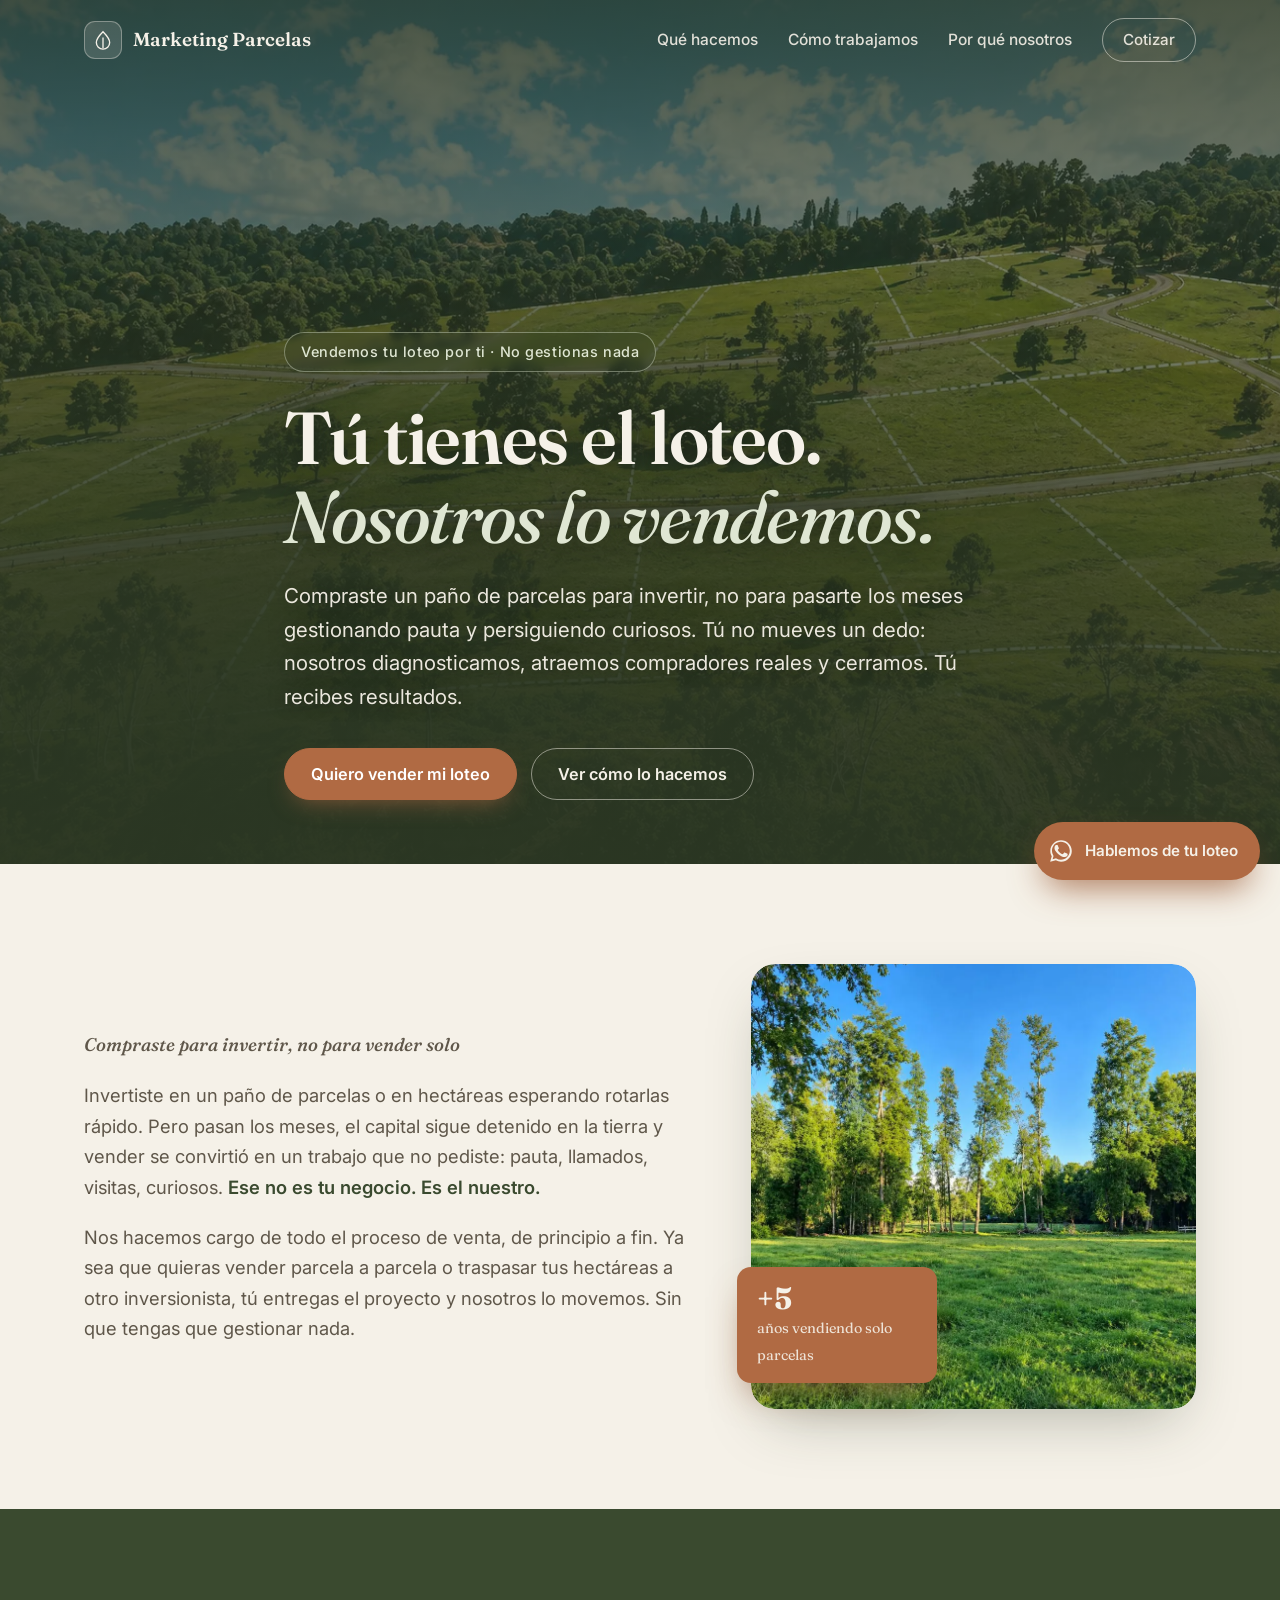
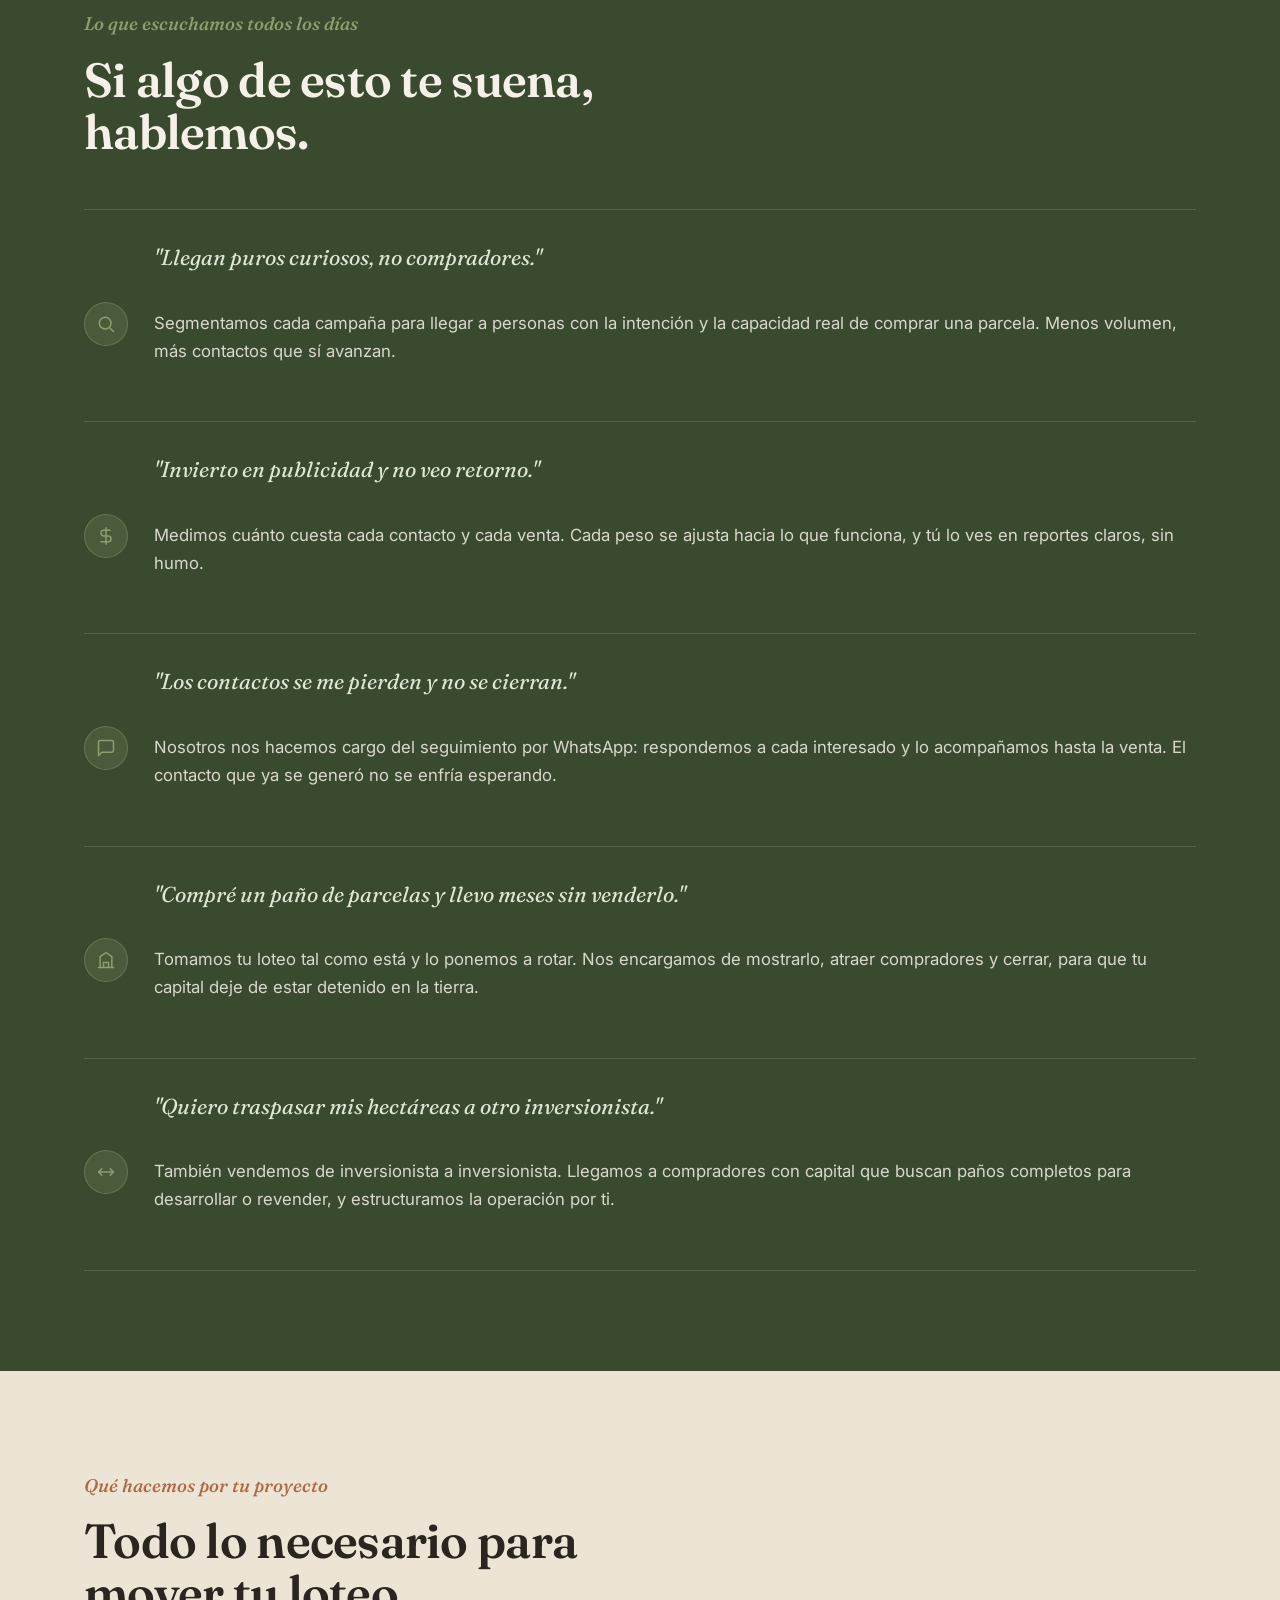
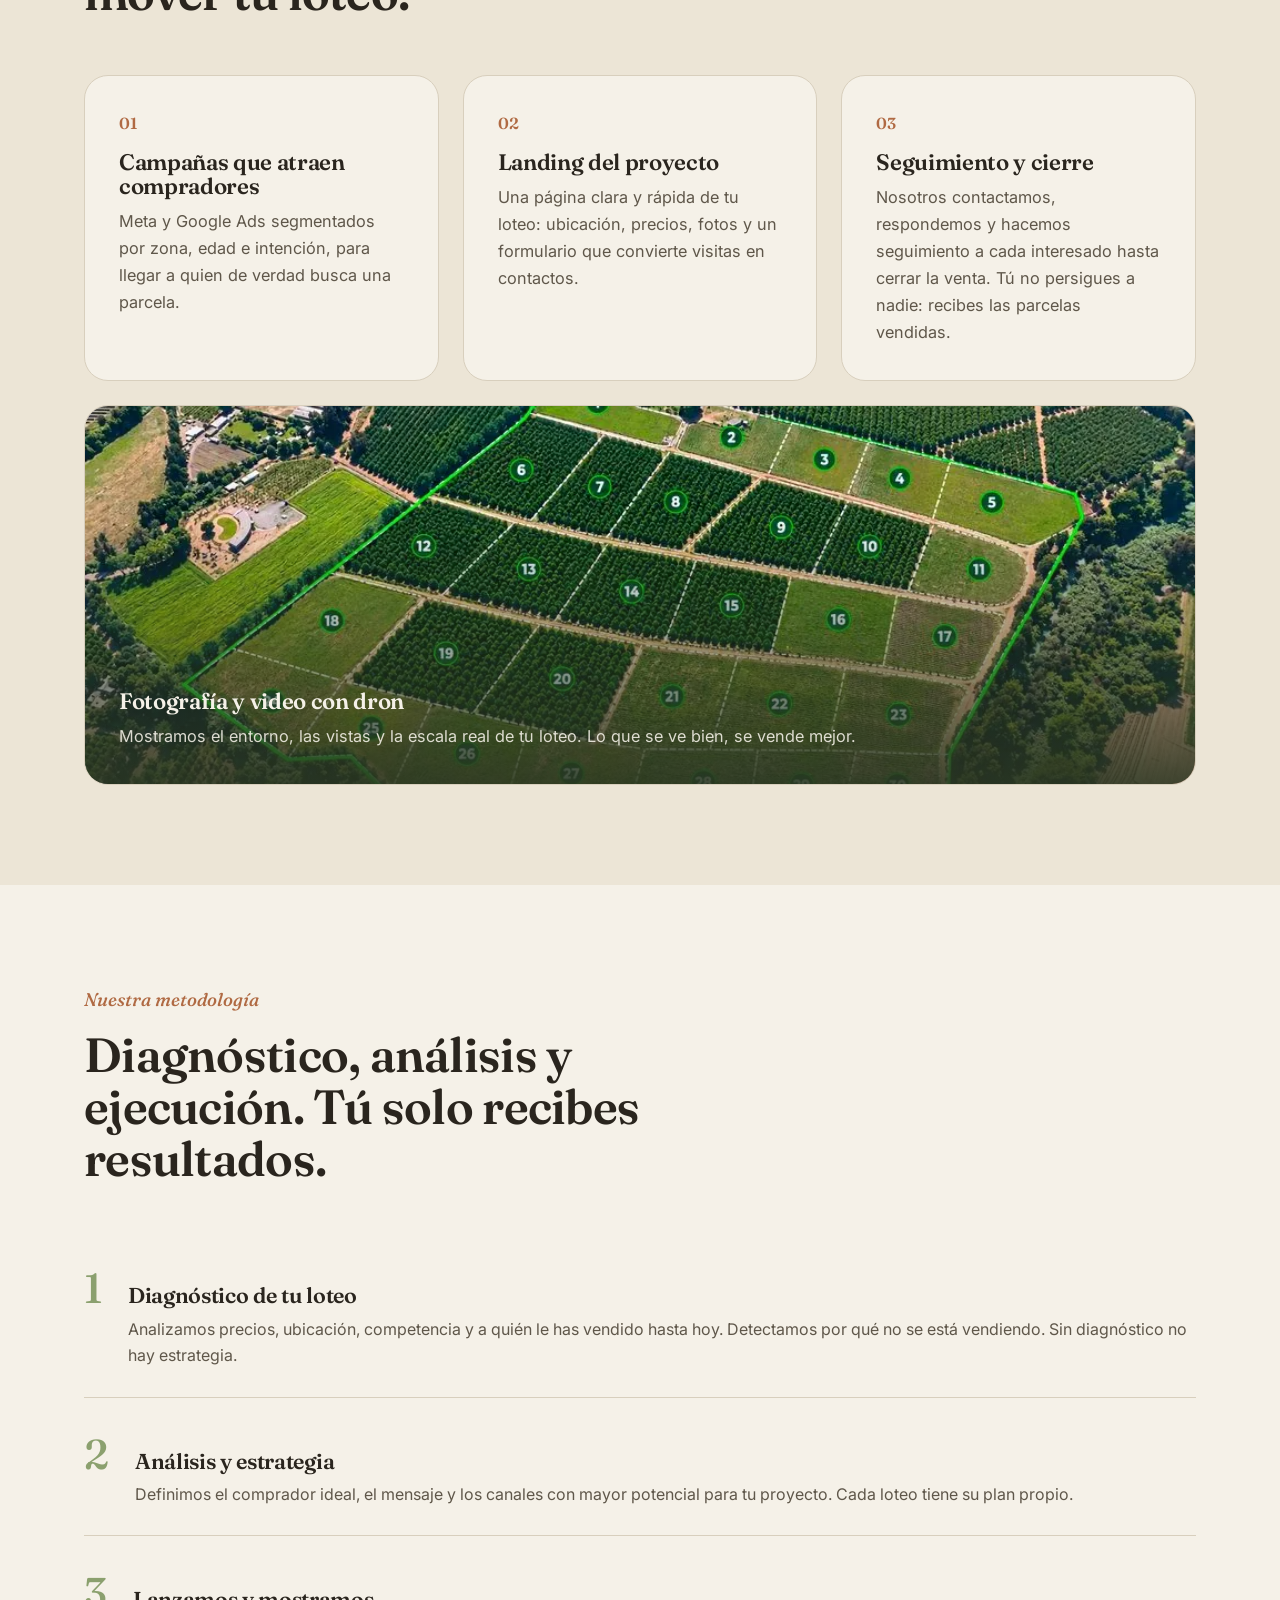
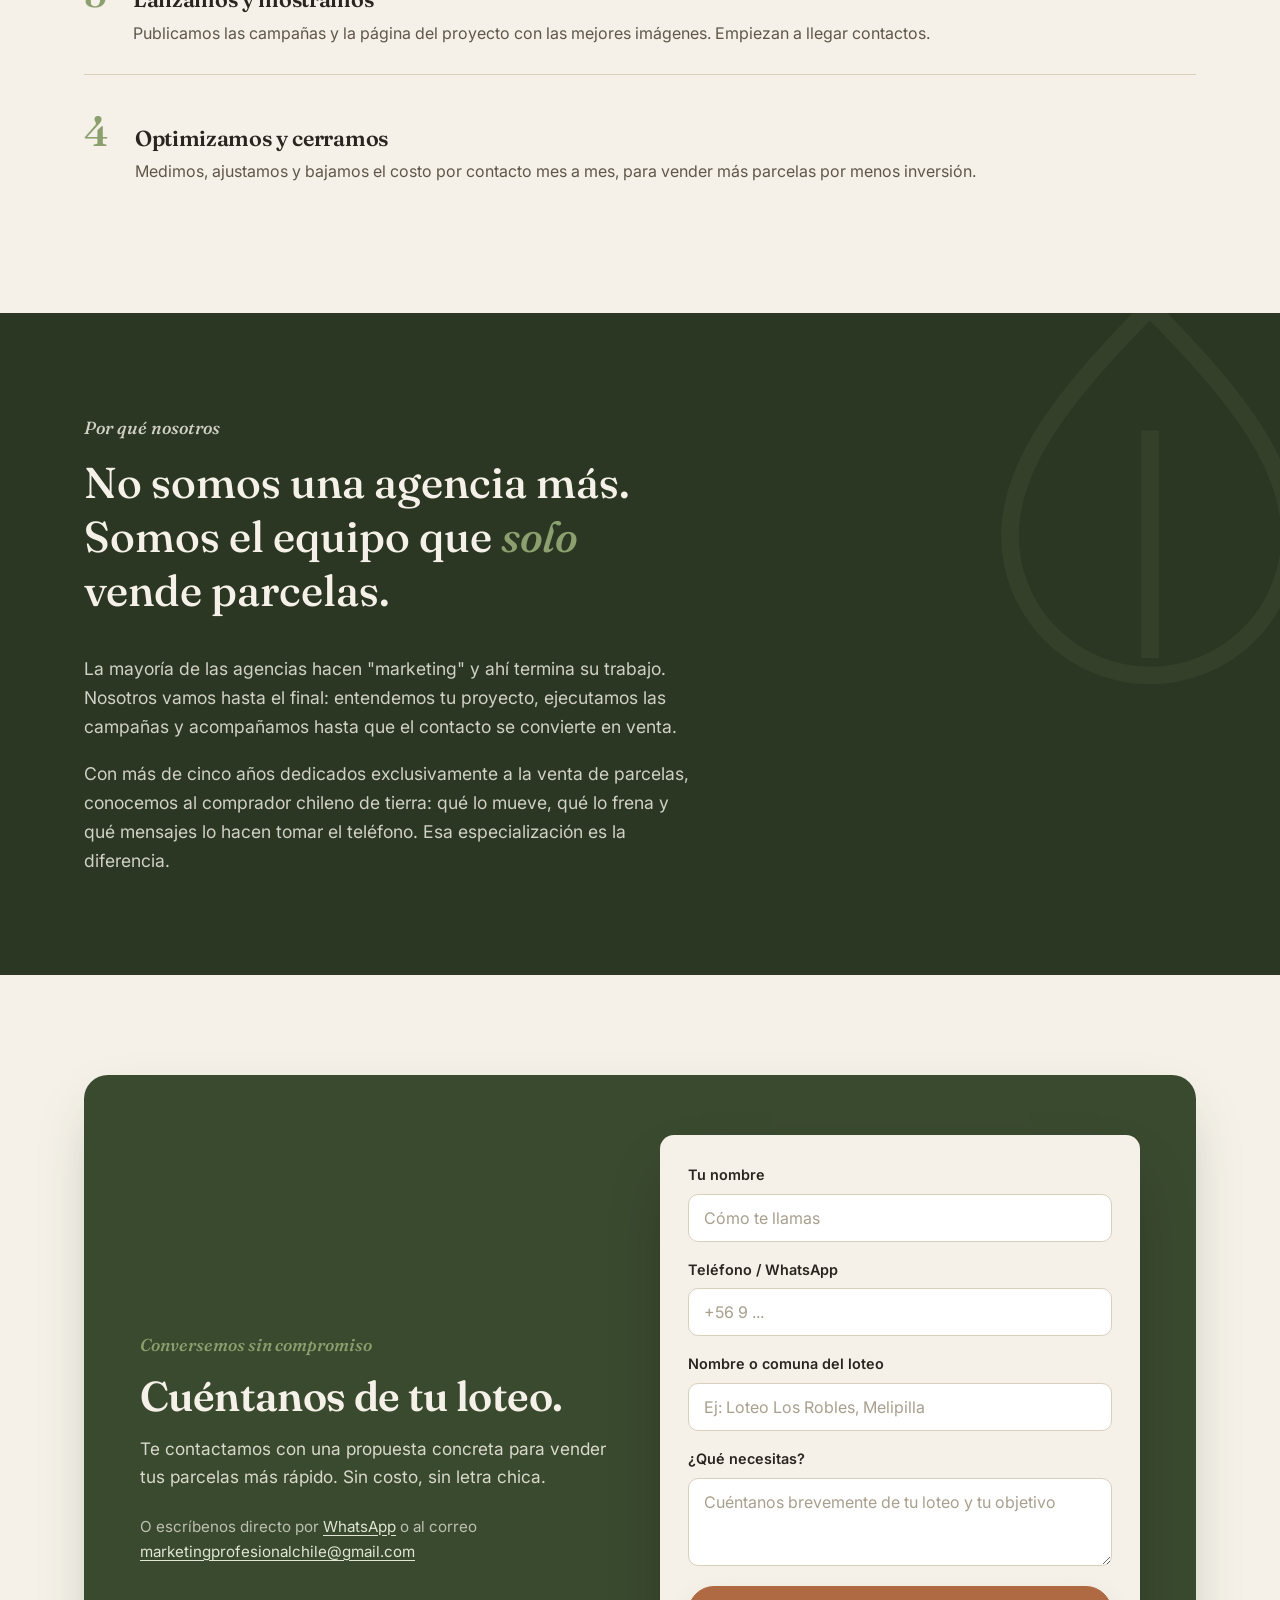
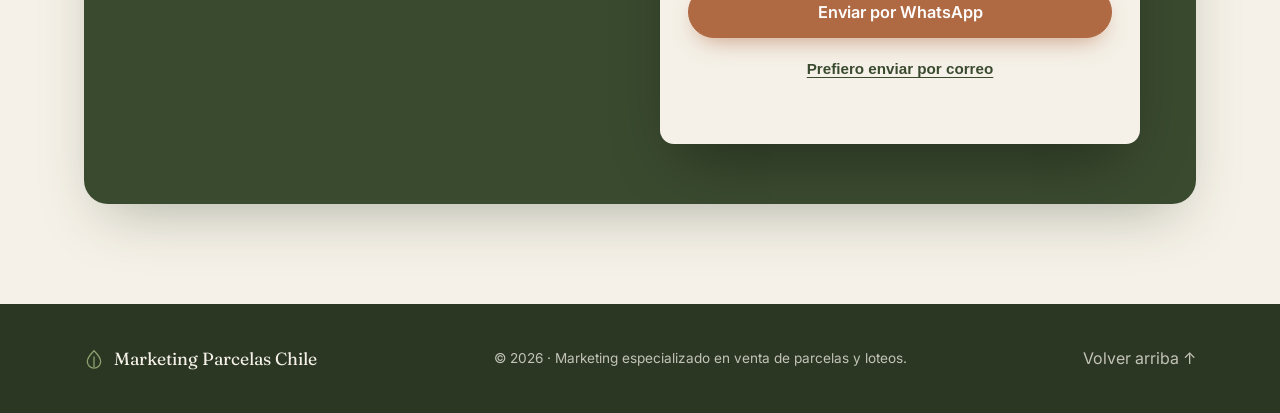
==== commit 09f4306e: "Add files via upload" ====
--- a/index.html
+++ b/index.html
@@ -1 +1 @@
-<!doctype html><html lang=es><meta charset=UTF-8><meta content="width=device-width,initial-scale=1.0" name=viewport><meta content="Ayudamos a dueños de loteos y parcelas en Chile a vender más rápido: campañas, fotografía con dron y seguimiento de contactos que sí cierran ventas." name=description><meta content=#3a4a2f name=theme-color><meta content="Vende tu loteo de parcelas más rápido | Marketing especializado en Chile" property=og:title><meta content="Marketing y ventas dedicado solo a parcelas y loteos. Atraemos compradores reales, no curiosos." property=og:description><meta content=website property=og:type><meta content=es_CL property=og:locale><title>Vende tu loteo de parcelas más rápido | Marketing especializado en Chile</title><link href=https://fonts.googleapis.com rel=preconnect><link crossorigin href=https://fonts.gstatic.com rel=preconnect><link as=image fetchpriority=high href=img/hero.webp rel=preload><link href="https://fonts.googleapis.com/css2?family=Fraunces:opsz,wght@9..144,400;9..144,500;9..144,600;9..144,700&family=Inter:wght@400;500;600&display=swap" rel=stylesheet><style>*,:before,:after{box-sizing:border-box;margin:0;padding:0}:root{--moss:#3a4a2f;--moss-deep:#2b3723;--moss-soft:#5c6f4a;--sage:#8ba06e;--sage-pale:#dfe6d3;--cream:#f5f1e8;--cream-deep:#ece5d6;--clay:#b06a43;--clay-deep:#96552f;--ink:#2a251e;--ink-soft:#5f574a;--line:#d8cfbd;--wa:#3a4a2f;--r:14px;--r-lg:24px;--ease:cubic-bezier(.2,.7,.2,1);--shadow:0 24px 60px -20px #2b372359}html{scroll-behavior:smooth;-webkit-text-size-adjust:100%}body{background:var(--cream);color:var(--ink);-webkit-font-smoothing:antialiased;font-family:Inter,system-ui,-apple-system,sans-serif;line-height:1.65;overflow-x:hidden}h1,h2,h3,.serif{letter-spacing:-.015em;font-family:Fraunces,Georgia,serif;font-weight:600;line-height:1.08}a{color:inherit;text-decoration:none}img{max-width:100%;display:block}ul,ol{list-style:none}svg{display:block}.wrap{width:100%;max-width:1160px;margin:0 auto;padding:0 24px}.btn{background:var(--clay);color:#fff;border:1.5px solid var(--clay);cursor:pointer;min-height:52px;transition:transform .35s var(--ease),box-shadow .35s var(--ease),background .3s var(--ease);border-radius:999px;justify-content:center;align-items:center;gap:10px;padding:0 26px;font-family:Inter,sans-serif;font-size:1.02rem;font-weight:600;display:inline-flex;box-shadow:0 10px 24px -10px #b06a43b3}.btn:hover{background:var(--clay-deep);border-color:var(--clay-deep);transform:translateY(-2px);box-shadow:0 16px 30px -10px #b06a43bf}.btn:active{transform:translateY(0)}.btn:focus-visible{outline:3px solid var(--sage);outline-offset:3px}.btn-ghost{color:var(--cream);box-shadow:none;background:0 0;border-color:#f5f1e880}.btn-ghost:hover{border-color:var(--cream);background:#f5f1e81f;transform:translateY(-2px)}.btn-dark{background:var(--moss);border-color:var(--moss);box-shadow:0 10px 24px -10px #3a4a2fb3}.btn-dark:hover{background:var(--moss-deep);border-color:var(--moss-deep)}.header{z-index:50;position:absolute;top:0;left:0;right:0}.nav{justify-content:space-between;align-items:center;height:80px;display:flex}.brand{color:var(--cream);align-items:center;gap:11px;display:inline-flex}.brand-mark{background:#f5f1e824;border:1px solid #f5f1e859;border-radius:11px;place-items:center;width:38px;height:38px;display:grid}.brand-mark svg{width:20px;height:20px;stroke:var(--cream);fill:none;stroke-width:1.6px}.brand-name{color:var(--cream);font-family:Fraunces,serif;font-size:1.18rem;font-weight:600}.nav-links{align-items:center;gap:30px;display:flex}.nav-links a{color:#f5f1e8e6;font-size:.97rem;font-weight:500;transition:color .25s;position:relative}.nav-links a:not(.btn):after{content:"";background:var(--sage);transform-origin:0;width:100%;height:1.5px;transition:transform .3s var(--ease);position:absolute;bottom:-5px;left:0;transform:scaleX(0)}.nav-links a:not(.btn):hover{color:#fff}.nav-links a:not(.btn):hover:after{transform:scaleX(1)}.nav-links .btn{min-height:44px;padding:0 20px;font-size:.95rem}.menu-toggle{cursor:pointer;background:0 0;border:0;flex-direction:column;gap:5px;width:44px;height:44px;padding:11px;display:none}.menu-toggle span{background:var(--cream);width:100%;height:2px;transition:.3s var(--ease);border-radius:2px}.menu-toggle[aria-expanded=true] span:first-child{transform:translateY(7px)rotate(45deg)}.menu-toggle[aria-expanded=true] span:nth-child(2){opacity:0}.menu-toggle[aria-expanded=true] span:nth-child(3){transform:translateY(-7px)rotate(-45deg)}.hero{min-height:96vh;color:var(--cream);align-items:flex-end;display:flex;position:relative;overflow:hidden}.hero-img{z-index:-2;position:absolute;inset:0}.hero-img img{object-fit:cover;object-position:center 40%;width:100%;height:100%}.hero:after{content:"";z-index:-1;background:linear-gradient(180deg,#2b3723d9 0%,#2b3723a1 30%,#2b3723b8 55%,#2b3723f2 100%);position:absolute;inset:0}.hero:before{content:"";z-index:-1;background:radial-gradient(120% 90% at 20% 85%,#2b3723d9 0%,#2b372359 45%,#0000 78%);position:absolute;inset:0}.hero-inner{max-width:760px;padding-top:120px;padding-bottom:64px}.hero .tag{letter-spacing:.04em;color:var(--sage-pale);backdrop-filter:blur(4px);background:#2b372333;border:1px solid #dfe6d366;border-radius:999px;margin-bottom:26px;padding:7px 16px;font-size:.9rem;font-weight:500;display:inline-block}.hero h1{max-width:16ch;font-size:clamp(2.4rem,6.5vw,4.6rem);font-weight:600;text-shadow:0 2px 24px #1a2116b3}.hero h1 em{color:var(--sage-pale);font-style:italic;font-weight:500}.hero-lead{color:#f5f1e8f2;max-width:54ch;margin-top:22px;font-size:clamp(1.05rem,2.3vw,1.28rem);font-weight:400;text-shadow:0 1px 16px #1a211680}.hero-actions{flex-wrap:wrap;gap:14px;margin-top:34px;display:flex}.hero-scroll{z-index:2;color:#f5f1e8b3;letter-spacing:.1em;flex-direction:column;align-items:center;gap:8px;font-size:.8rem;display:flex;position:absolute;bottom:28px;left:50%;transform:translate(-50%)}.hero-scroll span{background:linear-gradient(var(--sage-pale),transparent);width:1px;height:34px;animation:scroll-pulse 2.2s var(--ease)infinite}@keyframes scroll-pulse{0%{opacity:.2;transform:scaleY(.4)}50%{opacity:1;transform:scaleY(1)}to{opacity:.2;transform:scaleY(.4)}}.section{padding:100px 0}.kicker{color:var(--clay);margin-bottom:14px;font-family:Fraunces,serif;font-size:1.15rem;font-style:italic;font-weight:500}.section h2{max-width:18ch;font-size:clamp(1.9rem,4.5vw,3rem)}.lead-txt{color:var(--ink-soft);max-width:60ch;margin-top:18px;font-size:1.12rem}.intro{background:var(--cream)}.intro-grid{grid-template-columns:1fr;align-items:center;gap:48px;display:grid}.intro-copy p{color:var(--ink-soft);max-width:58ch;font-size:1.15rem}.intro-copy p+p{margin-top:20px}.intro-copy strong{color:var(--moss);font-weight:600}.intro-media{position:relative}.intro-media img{border-radius:var(--r-lg);width:100%;box-shadow:var(--shadow);aspect-ratio:1/1;object-fit:cover;object-position:center 55%}.intro-media .stamp{background:var(--clay);color:var(--cream);border-radius:var(--r);max-width:200px;padding:16px 20px;font-family:Fraunces,serif;position:absolute;bottom:26px;left:-14px;box-shadow:0 18px 36px -12px #96552fb3}.stamp b{font-size:1.9rem;line-height:1;display:block}.stamp span{opacity:.9;font-size:.9rem}.pains{background:var(--moss);color:var(--cream)}.pains .kicker{color:var(--sage)}.pains h2{color:var(--cream)}.pain-list{grid-template-columns:1fr;gap:0;margin-top:52px;display:grid}.pain{border-top:1px solid #dfe6d329;grid-template-columns:auto 1fr;align-items:start;gap:22px;padding:30px 0;display:grid}.pain:last-child{border-bottom:1px solid #dfe6d329}.pain-q{color:var(--sage-pale);grid-column:1/-1;font-family:Fraunces,serif;font-size:1.35rem;font-style:italic}.pain-mark{width:44px;height:44px;color:var(--sage);background:#8ba06e33;border:1px solid #8ba06e66;border-radius:50%;flex:none;place-items:center;display:grid}.pain-mark svg{stroke:currentColor;fill:none;stroke-width:1.8px;stroke-linecap:round;stroke-linejoin:round;width:20px;height:20px}.pain-a{color:#f5f1e8d9;padding-top:8px;font-size:1.05rem}.services{background:var(--cream-deep)}.svc-grid{grid-template-columns:1fr;gap:24px;margin-top:56px;display:grid}.svc{background:var(--cream);border:1px solid var(--line);border-radius:var(--r-lg);transition:transform .4s var(--ease),box-shadow .4s var(--ease);padding:34px}.svc:hover{box-shadow:var(--shadow);transform:translateY(-4px)}.svc-num{color:var(--clay);font-family:Fraunces,serif;font-size:1rem;font-weight:600}.svc h3{margin:14px 0 10px;font-size:1.4rem}.svc p{color:var(--ink-soft);font-size:1.02rem}.svc-photo{min-height:280px;color:var(--cream);grid-row:span 1;align-items:flex-end;padding:0;display:flex;position:relative;overflow:hidden}.svc-photo img{object-fit:cover;z-index:-2;width:100%;height:100%;transition:transform .8s var(--ease);position:absolute;inset:0}.svc-photo:after{content:"";z-index:-1;background:linear-gradient(#0000 30%,#2b3723e6);position:absolute;inset:0}.svc-photo:hover img{transform:scale(1.05)}.svc-photo .svc-inner{padding:34px}.svc-photo h3,.svc-photo p{color:var(--cream)}.svc-photo p{color:#f5f1e8e0}.process{background:var(--cream)}.steps{counter-reset:step;grid-template-columns:1fr;gap:8px;margin-top:56px;display:grid}.step{border-bottom:1px solid var(--line);grid-template-columns:auto 1fr;align-items:baseline;gap:26px;padding:28px 0;display:grid}.step:last-child{border-bottom:0}.step-n{color:var(--sage);font-variant-numeric:lining-nums;font-family:Fraunces,serif;font-size:2.6rem;font-weight:500;line-height:1}.step h3{margin-bottom:8px;font-size:1.35rem}.step p{color:var(--ink-soft)}.why{background:var(--moss-deep);color:var(--cream);position:relative;overflow:hidden}.why .wrap{z-index:1;position:relative}.why-quote{max-width:20ch;margin-bottom:36px;font-family:Fraunces,serif;font-size:clamp(1.7rem,4vw,2.7rem);font-weight:500;line-height:1.25}.why-quote em{color:var(--sage);font-style:italic}.why p{color:#f5f1e8d1;max-width:56ch;font-size:1.1rem}.why p+p{margin-top:18px}.why-leaf{opacity:.09;z-index:0;width:420px;height:420px;position:absolute;top:-40px;right:-80px}.why-leaf svg{width:100%;height:100%;stroke:var(--sage);fill:none;stroke-width:1px}.cta{background:var(--cream)}.cta-box{background:var(--moss);color:var(--cream);border-radius:var(--r-lg);box-shadow:var(--shadow);grid-template-columns:1fr;gap:40px;padding:48px 32px;display:grid;position:relative;overflow:hidden}.cta-copy .kicker{color:var(--sage)}.cta-copy h2{color:var(--cream);font-size:clamp(1.8rem,4vw,2.6rem)}.cta-copy p{color:#f5f1e8d9;max-width:44ch;margin-top:16px;font-size:1.08rem}.cta-copy .alt{color:#f5f1e8b3;margin-top:22px;font-size:.95rem}.cta-copy .alt a{color:var(--sage-pale);text-underline-offset:3px;text-decoration:underline}.form{background:var(--cream);border-radius:var(--r);flex-direction:column;gap:16px;padding:28px;display:flex;box-shadow:0 30px 60px -20px #0006}.field{flex-direction:column;gap:7px;display:flex}.field label{color:var(--ink);font-size:.9rem;font-weight:600}.field input,.field textarea{border:1.5px solid var(--line);width:100%;color:var(--ink);background:#fff;border-radius:10px;padding:13px 15px;font-family:inherit;font-size:1rem;transition:border-color .25s,box-shadow .25s}.field input::placeholder,.field textarea::placeholder{color:#a89f8d}.field input:focus,.field textarea:focus{border-color:var(--moss-soft);outline:none;box-shadow:0 0 0 3px #8ba06e40}.field textarea{resize:vertical;min-height:88px}.field input.bad,.field textarea.bad{border-color:#c0492e;box-shadow:0 0 0 3px #c0492e26}.form .btn{width:100%;margin-top:4px}.form-alt{color:var(--moss);cursor:pointer;text-underline-offset:3px;background:0 0;border:0;padding:6px;font-size:.95rem;font-weight:600;text-decoration:underline}.hint{text-align:center;min-height:1.2em;color:var(--ink-soft);font-size:.9rem}.hint.ok{color:var(--moss);font-weight:600}.hint.err{color:#c0492e;font-weight:600}.footer{background:var(--moss-deep);color:#f5f1e8bf;padding:40px 0}.footer-in{flex-direction:column;align-items:flex-start;gap:16px;display:flex}.footer-brand{color:var(--cream);align-items:center;gap:10px;font-family:Fraunces,serif;font-size:1.1rem;display:inline-flex}.footer a:hover{color:var(--sage-pale)}.footer small{font-size:.85rem}.wa{z-index:60;background:var(--clay);height:58px;color:var(--cream);transition:transform .3s var(--ease),background .3s;animation:wa-in .5s var(--ease)1s both;border-radius:999px;align-items:center;gap:11px;padding:0 22px 0 14px;font-weight:600;display:inline-flex;position:fixed;bottom:20px;right:20px;box-shadow:0 16px 34px -10px #96552fcc}@keyframes wa-in{0%{opacity:0;transform:translateY(20px)}to{opacity:1;transform:none}}.wa:hover{background:var(--clay-deep);transform:translateY(-3px)}.wa svg{width:26px;height:26px;fill:var(--cream)}.wa-txt{white-space:nowrap;font-size:.95rem}.reveal{opacity:0;transition:opacity .9s var(--ease),transform .9s var(--ease);transform:translateY(28px)}.reveal.in{opacity:1;transform:none}@media (width>=760px){.intro-grid{grid-template-columns:1.15fr .85fr;gap:64px}.pain{grid-template-columns:auto 1fr;gap:26px}.pain-q{grid-column:2}.pain-mark{grid-row:span 2}.svc-grid{grid-template-columns:1fr 1fr}.svc-photo{grid-column:span 2;min-height:340px}.cta-box{grid-template-columns:1fr 1fr;align-items:center;padding:60px 56px}.footer-in{flex-direction:row;justify-content:space-between;align-items:center}}@media (width>=1000px){.svc-grid{grid-template-columns:repeat(3,1fr)}.svc-photo{grid-column:span 3;min-height:380px}}@media (width<=759px){.menu-toggle{display:flex}.nav-links{background:var(--moss);border-radius:var(--r-lg);box-shadow:var(--shadow);border:1px solid #dfe6d333;flex-direction:column;align-items:stretch;gap:6px;padding:18px;display:none;position:absolute;top:76px;left:16px;right:16px}.nav-links.open{animation:menu-in .3s var(--ease);display:flex}@keyframes menu-in{0%{opacity:0;transform:translateY(-10px)}to{opacity:1;transform:none}}.nav-links a{color:var(--cream);padding:11px 8px}.nav-links a:not(.btn):after{display:none}.nav-links .btn{justify-content:center;margin-top:6px}.hero-actions .btn{width:100%}.section{padding:68px 0}.wrap{padding:0 20px}.hero-inner{padding-bottom:48px}.intro-media .stamp{left:12px}}@media (width<=480px){.wa{justify-content:center;width:56px;height:56px;padding:0}.wa-txt{display:none}}@media (prefers-reduced-motion:reduce){html{scroll-behavior:auto}*,:before,:after{transition:none!important;animation:none!important}.reveal{opacity:1;transform:none}.hero-scroll span{animation:none}}</style><body><header class=header><div class="wrap nav"><a aria-label=Inicio class=brand href=#inicio> <span class=brand-mark> <svg viewbox="0 0 24 24" aria-hidden=true><path d="M12 2C7 7 4 11 4 15a8 8 0 0 0 16 0c0-4-3-8-8-13z"/><path d="M12 22V9"/></svg> </span> <span class=brand-name>Marketing Parcelas</span> </a><button aria-label="Abrir menú" aria-controls=menu aria-expanded=false class=menu-toggle><span></span><span></span><span></span></button><nav class=nav-links id=menu><a href=#servicios>Qué hacemos</a><a href=#proceso>Cómo trabajamos</a><a href=#porque>Por qué nosotros</a><a class="btn btn-ghost" href=#contacto>Cotizar</a></nav></div></header><main><section class=hero id=inicio><div class=hero-img><img alt="Vista aérea de un loteo de parcelas demarcadas entre colinas verdes" fetchpriority=high height=941 src=img/hero.webp width=1672></div><div class="wrap hero-inner"><span class=tag>Vendemos tu loteo por ti · No gestionas nada</span><h1>Tú tienes el loteo. <em>Nosotros lo vendemos.</em></h1><p class=hero-lead>Compraste un paño de parcelas para invertir, no para pasarte los meses gestionando pauta y persiguiendo curiosos. Tú no mueves un dedo: nosotros diagnosticamos, atraemos compradores reales y cerramos. Tú recibes resultados.<div class=hero-actions><a href="https://wa.me/56942967564?text=Hola,%20tengo%20un%20proyecto%20de%20parcelas%20y%20quiero%20venderlas%20m%C3%A1s%20r%C3%A1pido" class=btn rel=noopener target=_blank>Quiero vender mi loteo</a><a class="btn btn-ghost" href=#servicios>Ver cómo lo hacemos</a></div></div></section><section class="section intro"><div class="wrap intro-grid"><div class="intro-copy reveal"><p class=kicker>Compraste para invertir, no para vender solo<p>Invertiste en un paño de parcelas o en hectáreas esperando rotarlas rápido. Pero pasan los meses, el capital sigue detenido en la tierra y vender se convirtió en un trabajo que no pediste: pauta, llamados, visitas, curiosos. <strong>Ese no es tu negocio. Es el nuestro.</strong><p>Nos hacemos cargo de todo el proceso de venta, de principio a fin. Ya sea que quieras vender parcela a parcela o traspasar tus hectáreas a otro inversionista, tú entregas el proyecto y nosotros lo movemos. Sin que tengas que gestionar nada.</div><div class="intro-media reveal"><img alt="Parcela con árboles altos y pasto verde al atardecer" height=1000 loading=lazy src=img/imagen3.webp width=1000><div class=stamp><b>+5</b><span>años vendiendo solo parcelas</span></div></div></div></section><section class="section pains" id=dolores><div class=wrap><p class="kicker reveal">Lo que escuchamos todos los días<h2 class=reveal>Si algo de esto te suena, hablemos.</h2><div class=pain-list><div class="pain reveal"><p class=pain-q>"Llegan puros curiosos, no compradores."</p><span class=pain-mark><svg viewbox="0 0 24 24"><circle cx=11 cy=11 r=7 /><path d="m21 21-4.3-4.3"/></svg></span><p class=pain-a>Segmentamos cada campaña para llegar a personas con la intención y la capacidad real de comprar una parcela. Menos volumen, más contactos que sí avanzan.</div><div class="pain reveal"><p class=pain-q>"Invierto en publicidad y no veo retorno."</p><span class=pain-mark><svg viewbox="0 0 24 24"><path d="M12 2v20M17 5H9.5a3.5 3.5 0 0 0 0 7h5a3.5 3.5 0 0 1 0 7H6"/></svg></span><p class=pain-a>Medimos cuánto cuesta cada contacto y cada venta. Cada peso se ajusta hacia lo que funciona, y tú lo ves en reportes claros, sin humo.</div><div class="pain reveal"><p class=pain-q>"Los contactos se me pierden y no se cierran."</p><span class=pain-mark><svg viewbox="0 0 24 24"><path d="M21 15a2 2 0 0 1-2 2H7l-4 4V5a2 2 0 0 1 2-2h14a2 2 0 0 1 2 2z"/></svg></span><p class=pain-a>Nosotros nos hacemos cargo del seguimiento por WhatsApp: respondemos a cada interesado y lo acompañamos hasta la venta. El contacto que ya se generó no se enfría esperando.</div><div class="pain reveal"><p class=pain-q>"Compré un paño de parcelas y llevo meses sin venderlo."</p><span class=pain-mark><svg viewbox="0 0 24 24"><path d="M3 21h18M5 21V8l7-5 7 5v13M9 21v-6h6v6"/></svg></span><p class=pain-a>Tomamos tu loteo tal como está y lo ponemos a rotar. Nos encargamos de mostrarlo, atraer compradores y cerrar, para que tu capital deje de estar detenido en la tierra.</div><div class="pain reveal"><p class=pain-q>"Quiero traspasar mis hectáreas a otro inversionista."</p><span class=pain-mark><svg viewbox="0 0 24 24"><path d="M7 8l-4 4 4 4M3 12h13M17 16l4-4-4-4M21 12H8"/></svg></span><p class=pain-a>También vendemos de inversionista a inversionista. Llegamos a compradores con capital que buscan paños completos para desarrollar o revender, y estructuramos la operación por ti.</div></div></div></section><section class="section services" id=servicios><div class=wrap><p class="kicker reveal">Qué hacemos por tu proyecto<h2 class=reveal>Todo lo necesario para mover tu loteo.</h2><div class=svc-grid><div class="svc reveal"><span class=svc-num>01</span><h3>Campañas que atraen compradores</h3><p>Meta y Google Ads segmentados por zona, edad e intención, para llegar a quien de verdad busca una parcela.</div><div class="svc reveal"><span class=svc-num>02</span><h3>Landing del proyecto</h3><p>Una página clara y rápida de tu loteo: ubicación, precios, fotos y un formulario que convierte visitas en contactos.</div><div class="svc reveal"><span class=svc-num>03</span><h3>Seguimiento y cierre</h3><p>Nosotros contactamos, respondemos y hacemos seguimiento a cada interesado hasta cerrar la venta. Tú no persigues a nadie: recibes las parcelas vendidas.</div><div class="svc svc-photo reveal"><img alt="Vista aérea de un loteo con las parcelas numeradas y demarcadas" height=563 loading=lazy src=img/imagen2.webp width=1000><div class=svc-inner><h3>Fotografía y video con dron</h3><p>Mostramos el entorno, las vistas y la escala real de tu loteo. Lo que se ve bien, se vende mejor.</div></div></div></div></section><section class="section process" id=proceso><div class=wrap><p class="kicker reveal">Nuestra metodología<h2 class=reveal>Diagnóstico, análisis y ejecución. Tú solo recibes resultados.</h2><div class=steps><div class="step reveal"><span class=step-n>1</span><div><h3>Diagnóstico de tu loteo</h3><p>Analizamos precios, ubicación, competencia y a quién le has vendido hasta hoy. Detectamos por qué no se está vendiendo. Sin diagnóstico no hay estrategia.</div></div><div class="step reveal"><span class=step-n>2</span><div><h3>Análisis y estrategia</h3><p>Definimos el comprador ideal, el mensaje y los canales con mayor potencial para tu proyecto. Cada loteo tiene su plan propio.</div></div><div class="step reveal"><span class=step-n>3</span><div><h3>Lanzamos y mostramos</h3><p>Publicamos las campañas y la página del proyecto con las mejores imágenes. Empiezan a llegar contactos.</div></div><div class="step reveal"><span class=step-n>4</span><div><h3>Optimizamos y cerramos</h3><p>Medimos, ajustamos y bajamos el costo por contacto mes a mes, para vender más parcelas por menos inversión.</div></div></div></div></section><section class="section why" id=porque><div aria-hidden=true class=why-leaf><svg viewbox="0 0 24 24"><path d="M12 2C7 7 4 11 4 15a8 8 0 0 0 16 0c0-4-3-8-8-13z"/><path d="M12 22V9"/></svg></div><div class=wrap><p class="kicker reveal">Por qué nosotros<blockquote class="why-quote reveal">No somos una agencia más. Somos el equipo que <em>solo</em> vende parcelas.</blockquote><div class=reveal><p>La mayoría de las agencias hacen "marketing" y ahí termina su trabajo. Nosotros vamos hasta el final: entendemos tu proyecto, ejecutamos las campañas y acompañamos hasta que el contacto se convierte en venta.<p>Con más de cinco años dedicados exclusivamente a la venta de parcelas, conocemos al comprador chileno de tierra: qué lo mueve, qué lo frena y qué mensajes lo hacen tomar el teléfono. Esa especialización es la diferencia.</div></div></section><section class="section cta" id=contacto><div class=wrap><div class="cta-box reveal"><div class=cta-copy><p class=kicker>Conversemos sin compromiso<h2>Cuéntanos de tu loteo.</h2><p>Te contactamos con una propuesta concreta para vender tus parcelas más rápido. Sin costo, sin letra chica.<p class=alt>O escríbenos directo por <a href=https://wa.me/56942967564 rel=noopener target=_blank>WhatsApp</a> o al correo <a href=mailto:marketingprofesionalchile@gmail.com>marketingprofesionalchile@gmail.com</a></div><form class=form id=leadForm novalidate><div class=field><label for=nombre>Tu nombre</label><input placeholder="Cómo te llamas" id=nombre name=nombre required></div><div class=field><label for=telefono>Teléfono / WhatsApp</label><input placeholder="+56 9 ..." id=telefono name=telefono required type=tel></div><div class=field><label for=proyecto>Nombre o comuna del loteo</label><input placeholder="Ej: Loteo Los Robles, Melipilla" id=proyecto name=proyecto></div><div class=field><label for=mensaje>¿Qué necesitas?</label><textarea placeholder="Cuéntanos brevemente de tu loteo y tu objetivo" id=mensaje name=mensaje rows=3></textarea></div><button class=btn>Enviar por WhatsApp</button><button class=form-alt id=leadEmail type=button>Prefiero enviar por correo</button><p aria-live=polite class=hint id=formHint role=status></form></div></div></section></main><footer class=footer><div class="wrap footer-in"><span class=footer-brand> <svg viewbox="0 0 24 24" aria-hidden=true height=20 style=stroke:var(--sage);fill:none;stroke-width:1.6px width=20><path d="M12 2C7 7 4 11 4 15a8 8 0 0 0 16 0c0-4-3-8-8-13z"/><path d="M12 22V9"/></svg> Marketing Parcelas Chile </span><small>© <span id=year></span> · Marketing especializado en venta de parcelas y loteos.</small><a href=#inicio>Volver arriba ↑</a></div></footer><a aria-label="Escríbenos por WhatsApp" href="https://wa.me/56942967564?text=Hola,%20tengo%20un%20proyecto%20de%20parcelas%20y%20quiero%20venderlas%20m%C3%A1s%20r%C3%A1pido" class=wa rel=noopener target=_blank> <svg viewbox="0 0 24 24" aria-hidden=true><path d="M17.5 14.4c-.3-.15-1.77-.87-2.04-.97-.27-.1-.47-.15-.67.15-.2.3-.77.97-.94 1.17-.17.2-.35.22-.65.07-.3-.15-1.26-.46-2.4-1.48-.89-.79-1.49-1.77-1.66-2.07-.17-.3-.02-.46.13-.61.13-.13.3-.35.45-.52.15-.17.2-.3.3-.5.1-.2.05-.37-.02-.52-.07-.15-.67-1.62-.92-2.22-.24-.58-.49-.5-.67-.51-.17-.01-.37-.01-.57-.01-.2 0-.52.07-.8.37-.27.3-1.05 1.02-1.05 2.49 0 1.47 1.07 2.89 1.22 3.09.15.2 2.11 3.22 5.11 4.51.71.31 1.27.49 1.7.63.72.23 1.37.2 1.89.12.58-.09 1.77-.72 2.02-1.42.25-.7.25-1.29.17-1.42-.07-.13-.27-.2-.57-.35z"/><path d="M12.04 2C6.58 2 2.13 6.45 2.13 11.91c0 1.75.46 3.45 1.32 4.95L2 22l5.25-1.38c1.45.79 3.08 1.21 4.79 1.21 5.46 0 9.91-4.45 9.91-9.91C21.95 6.45 17.5 2 12.04 2zm0 18.11c-1.53 0-3.03-.41-4.34-1.19l-.31-.18-3.11.82.83-3.04-.2-.31a8.19 8.19 0 0 1-1.26-4.4c0-4.54 3.7-8.24 8.24-8.24 4.54 0 8.24 3.7 8.24 8.24 0 4.54-3.7 8.24-8.24 8.24z"/></svg> <span class=wa-txt>Hablemos de tu loteo</span> </a><script>const mb=document.querySelector(`.menu-toggle`),nl=document.querySelector(`.nav-links`);mb?.addEventListener(`click`,()=>{let o=nl.classList.toggle(`open`);mb.setAttribute(`aria-expanded`,String(o))}),document.querySelectorAll(`.nav-links a`).forEach(a=>a.addEventListener(`click`,()=>{nl.classList.remove(`open`),mb?.setAttribute(`aria-expanded`,`false`)}));const y=document.getElementById(`year`);y&&(y.textContent=(/* @__PURE__ */ new Date()).getFullYear());const rev=document.querySelectorAll(`.reveal`);if(matchMedia(`(prefers-reduced-motion: reduce)`).matches||!(`IntersectionObserver`in window))rev.forEach(e=>e.classList.add(`in`));else{let io=new IntersectionObserver((es,o)=>{es.forEach(e=>{e.isIntersecting&&(e.target.classList.add(`in`),o.unobserve(e.target))})},{threshold:.15,rootMargin:`0px 0px -50px 0px`});rev.forEach(e=>io.observe(e))}const WA=`56942967564`,MAIL=`marketingprofesionalchile@gmail.com`,form=document.getElementById(`leadForm`),hint=document.getElementById(`formHint`),eb=document.getElementById(`leadEmail`);function lead(){return{n:nombre.value.trim(),t:telefono.value.trim(),p:proyecto.value.trim(),m:mensaje.value.trim()}}function ok(l){let v=1;return[nombre,telefono].forEach(e=>e.classList.remove(`bad`)),l.n||(nombre.classList.add(`bad`),v=0),l.t||(telefono.classList.add(`bad`),v=0),v}function say(t,c){hint&&(hint.textContent=t,hint.className=`hint`+(c?` `+c:``))}form?.addEventListener(`submit`,e=>{e.preventDefault();let l=lead();if(!ok(l)){say(`Completa al menos tu nombre y teléfono.`,`err`);return}let txt=`Hola, quiero información para vender las parcelas de mi proyecto.%0A%0ANombre: ${l.n}%0ATeléfono: ${l.t}%0A`+(l.p?`Proyecto/Comuna: ${l.p}%0A`:``)+(l.m?`Mensaje: ${l.m}`:``);window.open(`https://wa.me/56942967564?text=${txt}`,`_blank`,`noopener`),say(`¡Listo! Te abrimos WhatsApp para enviar tus datos.`,`ok`),form.reset()}),eb?.addEventListener(`click`,()=>{let l=lead();if(!ok(l)){say(`Completa al menos tu nombre y teléfono.`,`err`);return}let s=encodeURIComponent(`Nuevo contacto: ${l.n} - ${l.p||`Proyecto de parcelas`}`),b=encodeURIComponent(`Nombre: ${l.n}\nTeléfono: ${l.t}\n`+(l.p?`Proyecto/Comuna: ${l.p}\n`:``)+(l.m?`Mensaje: ${l.m}\n`:``));window.location.href=`mailto:marketingprofesionalchile@gmail.com?subject=${s}&body=${b}`,say(`Te abrimos tu correo con los datos listos.`,`ok`)});</script>+<!doctype html><html lang=es><meta charset=UTF-8><meta content="width=device-width,initial-scale=1.0" name=viewport><meta content="Ayudamos a dueños de loteos y parcelas en Chile a vender más rápido: campañas, fotografía con dron y seguimiento de contactos que sí cierran ventas." name=description><meta content=#3a4a2f name=theme-color><meta content="Vende tu loteo de parcelas más rápido | Marketing especializado en Chile" property=og:title><meta content="Marketing y ventas dedicado solo a parcelas y loteos. Atraemos compradores reales, no curiosos." property=og:description><meta content=website property=og:type><meta content=es_CL property=og:locale><title>Vende tu loteo de parcelas más rápido | Marketing especializado en Chile</title><link href=https://fonts.googleapis.com rel=preconnect><link crossorigin href=https://fonts.gstatic.com rel=preconnect><link as=image fetchpriority=high href=img/hero.webp rel=preload><link href="https://fonts.googleapis.com/css2?family=Fraunces:opsz,wght@9..144,400;9..144,500;9..144,600;9..144,700&family=Inter:wght@400;500;600&display=swap" rel=stylesheet><style>*,:before,:after{box-sizing:border-box;margin:0;padding:0}:root{--moss:#3a4a2f;--moss-deep:#2b3723;--moss-soft:#5c6f4a;--sage:#8ba06e;--sage-pale:#dfe6d3;--cream:#f5f1e8;--cream-deep:#ece5d6;--clay:#b06a43;--clay-deep:#96552f;--ink:#2a251e;--ink-soft:#5f574a;--line:#d8cfbd;--wa:#3a4a2f;--r:14px;--r-lg:24px;--ease:cubic-bezier(.2,.7,.2,1);--shadow:0 24px 60px -20px #2b372359}html{scroll-behavior:smooth;-webkit-text-size-adjust:100%}body{background:var(--cream);color:var(--ink);-webkit-font-smoothing:antialiased;font-family:Inter,system-ui,-apple-system,sans-serif;line-height:1.65;overflow-x:hidden}h1,h2,h3,.serif{letter-spacing:-.015em;font-family:Fraunces,Georgia,serif;font-weight:600;line-height:1.08}a{color:inherit;text-decoration:none}img{max-width:100%;display:block}ul,ol{list-style:none}svg{display:block}.wrap{width:100%;max-width:1160px;margin:0 auto;padding:0 24px}.btn{background:var(--clay);color:#fff;border:1.5px solid var(--clay);cursor:pointer;min-height:52px;transition:transform .35s var(--ease),box-shadow .35s var(--ease),background .3s var(--ease);border-radius:999px;justify-content:center;align-items:center;gap:10px;padding:0 26px;font-family:Inter,sans-serif;font-size:1.02rem;font-weight:600;display:inline-flex;box-shadow:0 10px 24px -10px #b06a43b3}.btn:hover{background:var(--clay-deep);border-color:var(--clay-deep);transform:translateY(-2px);box-shadow:0 16px 30px -10px #b06a43bf}.btn:active{transform:translateY(0)}.btn:focus-visible{outline:3px solid var(--sage);outline-offset:3px}.btn-ghost{color:var(--cream);box-shadow:none;background:0 0;border-color:#f5f1e880}.btn-ghost:hover{border-color:var(--cream);background:#f5f1e81f;transform:translateY(-2px)}.btn-dark{background:var(--moss);border-color:var(--moss);box-shadow:0 10px 24px -10px #3a4a2fb3}.btn-dark:hover{background:var(--moss-deep);border-color:var(--moss-deep)}.header{z-index:50;position:absolute;top:0;left:0;right:0}.nav{justify-content:space-between;align-items:center;height:80px;display:flex}.brand{color:var(--cream);align-items:center;gap:11px;display:inline-flex}.brand-mark{background:#f5f1e824;border:1px solid #f5f1e859;border-radius:11px;place-items:center;width:38px;height:38px;display:grid}.brand-mark svg{width:20px;height:20px;stroke:var(--cream);fill:none;stroke-width:1.6px}.brand-name{color:var(--cream);font-family:Fraunces,serif;font-size:1.18rem;font-weight:600}.nav-links{align-items:center;gap:30px;display:flex}.nav-links a{color:#f5f1e8e6;font-size:.97rem;font-weight:500;transition:color .25s;position:relative}.nav-links a:not(.btn):after{content:"";background:var(--sage);transform-origin:0;width:100%;height:1.5px;transition:transform .3s var(--ease);position:absolute;bottom:-5px;left:0;transform:scaleX(0)}.nav-links a:not(.btn):hover{color:#fff}.nav-links a:not(.btn):hover:after{transform:scaleX(1)}.nav-links .btn{min-height:44px;padding:0 20px;font-size:.95rem}.menu-toggle{cursor:pointer;background:0 0;border:0;flex-direction:column;gap:5px;width:44px;height:44px;padding:11px;display:none}.menu-toggle span{background:var(--cream);width:100%;height:2px;transition:.3s var(--ease);border-radius:2px}.menu-toggle[aria-expanded=true] span:first-child{transform:translateY(7px)rotate(45deg)}.menu-toggle[aria-expanded=true] span:nth-child(2){opacity:0}.menu-toggle[aria-expanded=true] span:nth-child(3){transform:translateY(-7px)rotate(-45deg)}.hero{min-height:96vh;color:var(--cream);align-items:flex-end;display:flex;position:relative;overflow:hidden}.hero-img{z-index:-2;position:absolute;inset:0}.hero-img img{object-fit:cover;object-position:center 40%;width:100%;height:100%}.hero:after{content:"";z-index:-1;background:linear-gradient(180deg,#2b3723d9 0%,#2b3723a1 30%,#2b3723b8 55%,#2b3723f2 100%);position:absolute;inset:0}.hero:before{content:"";z-index:-1;background:radial-gradient(120% 90% at 20% 85%,#2b3723d9 0%,#2b372359 45%,#0000 78%);position:absolute;inset:0}.hero-inner{max-width:760px;padding-top:120px;padding-bottom:64px}.hero .tag{letter-spacing:.04em;color:var(--sage-pale);backdrop-filter:blur(4px);background:#2b372333;border:1px solid #dfe6d366;border-radius:999px;margin-bottom:26px;padding:7px 16px;font-size:.9rem;font-weight:500;display:inline-block}.hero h1{max-width:16ch;font-size:clamp(2.4rem,6.5vw,4.6rem);font-weight:600;text-shadow:0 2px 24px #1a2116b3}.hero h1 em{color:var(--sage-pale);font-style:italic;font-weight:500}.hero-lead{color:#f5f1e8f2;max-width:54ch;margin-top:22px;font-size:clamp(1.05rem,2.3vw,1.28rem);font-weight:400;text-shadow:0 1px 16px #1a211680}.hero-actions{flex-wrap:wrap;gap:14px;margin-top:34px;display:flex}.hero-scroll{z-index:2;color:#f5f1e8b3;letter-spacing:.1em;flex-direction:column;align-items:center;gap:8px;font-size:.8rem;display:flex;position:absolute;bottom:28px;left:50%;transform:translate(-50%)}.hero-scroll span{background:linear-gradient(var(--sage-pale),transparent);width:1px;height:34px;animation:scroll-pulse 2.2s var(--ease)infinite}@keyframes scroll-pulse{0%{opacity:.2;transform:scaleY(.4)}50%{opacity:1;transform:scaleY(1)}to{opacity:.2;transform:scaleY(.4)}}.section{padding:100px 0}.kicker{color:var(--clay);margin-bottom:14px;font-family:Fraunces,serif;font-size:1.15rem;font-style:italic;font-weight:500}.section h2{max-width:18ch;font-size:clamp(1.9rem,4.5vw,3rem)}.lead-txt{color:var(--ink-soft);max-width:60ch;margin-top:18px;font-size:1.12rem}.intro{background:var(--cream)}.intro-grid{grid-template-columns:1fr;align-items:center;gap:48px;display:grid}.intro-copy p{color:var(--ink-soft);max-width:58ch;font-size:1.15rem}.intro-copy p+p{margin-top:20px}.intro-copy strong{color:var(--moss);font-weight:600}.intro-media{position:relative}.intro-media img{border-radius:var(--r-lg);width:100%;height:100%;object-fit:cover;object-position:center 55%}.intro-frame{aspect-ratio:1/1;width:100%;border-radius:var(--r-lg);overflow:hidden;position:relative;box-shadow:var(--shadow)}.intro-media .stamp{background:var(--clay);color:var(--cream);border-radius:var(--r);max-width:200px;padding:16px 20px;font-family:Fraunces,serif;position:absolute;bottom:26px;left:-14px;box-shadow:0 18px 36px -12px #96552fb3}.stamp b{font-size:1.9rem;line-height:1;display:block}.stamp span{opacity:.9;font-size:.9rem}.pains{background:var(--moss);color:var(--cream)}.pains .kicker{color:var(--sage)}.pains h2{color:var(--cream)}.pain-list{grid-template-columns:1fr;gap:0;margin-top:52px;display:grid}.pain{border-top:1px solid #dfe6d329;grid-template-columns:auto 1fr;align-items:start;gap:22px;padding:30px 0;display:grid}.pain:last-child{border-bottom:1px solid #dfe6d329}.pain-q{color:var(--sage-pale);grid-column:1/-1;font-family:Fraunces,serif;font-size:1.35rem;font-style:italic}.pain-mark{width:44px;height:44px;color:var(--sage);background:#8ba06e33;border:1px solid #8ba06e66;border-radius:50%;flex:none;place-items:center;display:grid}.pain-mark svg{stroke:currentColor;fill:none;stroke-width:1.8px;stroke-linecap:round;stroke-linejoin:round;width:20px;height:20px}.pain-a{color:#f5f1e8d9;padding-top:8px;font-size:1.05rem}.services{background:var(--cream-deep)}.svc-grid{grid-template-columns:1fr;gap:24px;margin-top:56px;display:grid}.svc{background:var(--cream);border:1px solid var(--line);border-radius:var(--r-lg);transition:transform .4s var(--ease),box-shadow .4s var(--ease);padding:34px}.svc:hover{box-shadow:var(--shadow);transform:translateY(-4px)}.svc-num{color:var(--clay);font-family:Fraunces,serif;font-size:1rem;font-weight:600}.svc h3{margin:14px 0 10px;font-size:1.4rem}.svc p{color:var(--ink-soft);font-size:1.02rem}.svc-photo{min-height:280px;color:var(--cream);grid-row:span 1;align-items:flex-end;padding:0;display:flex;position:relative;overflow:hidden}.svc-photo img{object-fit:cover;z-index:0;width:100%;height:100%;transition:transform .8s var(--ease);position:absolute;inset:0}.svc-photo:after{content:"";z-index:1;background:linear-gradient(#0000 30%,#2b3723e6);position:absolute;inset:0}.svc-photo:hover img{transform:scale(1.05)}.svc-photo .svc-inner{z-index:2;position:relative;padding:34px}.svc-photo h3,.svc-photo p{color:var(--cream)}.svc-photo p{color:#f5f1e8e0}.process{background:var(--cream)}.steps{counter-reset:step;grid-template-columns:1fr;gap:8px;margin-top:56px;display:grid}.step{border-bottom:1px solid var(--line);grid-template-columns:auto 1fr;align-items:baseline;gap:26px;padding:28px 0;display:grid}.step:last-child{border-bottom:0}.step-n{color:var(--sage);font-variant-numeric:lining-nums;font-family:Fraunces,serif;font-size:2.6rem;font-weight:500;line-height:1}.step h3{margin-bottom:8px;font-size:1.35rem}.step p{color:var(--ink-soft)}.why{background:var(--moss-deep);color:var(--cream);position:relative;overflow:hidden}.why .wrap{z-index:1;position:relative}.why-quote{max-width:20ch;margin-bottom:36px;font-family:Fraunces,serif;font-size:clamp(1.7rem,4vw,2.7rem);font-weight:500;line-height:1.25}.why-quote em{color:var(--sage);font-style:italic}.why p{color:#f5f1e8d1;max-width:56ch;font-size:1.1rem}.why p+p{margin-top:18px}.why-leaf{opacity:.09;z-index:0;width:420px;height:420px;position:absolute;top:-40px;right:-80px}.why-leaf svg{width:100%;height:100%;stroke:var(--sage);fill:none;stroke-width:1px}.cta{background:var(--cream)}.cta-box{background:var(--moss);color:var(--cream);border-radius:var(--r-lg);box-shadow:var(--shadow);grid-template-columns:1fr;gap:40px;padding:48px 32px;display:grid;position:relative;overflow:hidden}.cta-copy .kicker{color:var(--sage)}.cta-copy h2{color:var(--cream);font-size:clamp(1.8rem,4vw,2.6rem)}.cta-copy p{color:#f5f1e8d9;max-width:44ch;margin-top:16px;font-size:1.08rem}.cta-copy .alt{color:#f5f1e8b3;margin-top:22px;font-size:.95rem}.cta-copy .alt a{color:var(--sage-pale);text-underline-offset:3px;text-decoration:underline}.form{background:var(--cream);border-radius:var(--r);flex-direction:column;gap:16px;padding:28px;display:flex;box-shadow:0 30px 60px -20px #0006}.field{flex-direction:column;gap:7px;display:flex}.field label{color:var(--ink);font-size:.9rem;font-weight:600}.field input,.field textarea{border:1.5px solid var(--line);width:100%;color:var(--ink);background:#fff;border-radius:10px;padding:13px 15px;font-family:inherit;font-size:1rem;transition:border-color .25s,box-shadow .25s}.field input::placeholder,.field textarea::placeholder{color:#a89f8d}.field input:focus,.field textarea:focus{border-color:var(--moss-soft);outline:none;box-shadow:0 0 0 3px #8ba06e40}.field textarea{resize:vertical;min-height:88px}.field input.bad,.field textarea.bad{border-color:#c0492e;box-shadow:0 0 0 3px #c0492e26}.form .btn{width:100%;margin-top:4px}.form-alt{color:var(--moss);cursor:pointer;text-underline-offset:3px;background:0 0;border:0;padding:6px;font-size:.95rem;font-weight:600;text-decoration:underline}.hint{text-align:center;min-height:1.2em;color:var(--ink-soft);font-size:.9rem}.hint.ok{color:var(--moss);font-weight:600}.hint.err{color:#c0492e;font-weight:600}.footer{background:var(--moss-deep);color:#f5f1e8bf;padding:40px 0}.footer-in{flex-direction:column;align-items:flex-start;gap:16px;display:flex}.footer-brand{color:var(--cream);align-items:center;gap:10px;font-family:Fraunces,serif;font-size:1.1rem;display:inline-flex}.footer a:hover{color:var(--sage-pale)}.footer small{font-size:.85rem}.wa{z-index:60;background:var(--clay);height:58px;color:var(--cream);transition:transform .3s var(--ease),background .3s;animation:wa-in .5s var(--ease)1s both;border-radius:999px;align-items:center;gap:11px;padding:0 22px 0 14px;font-weight:600;display:inline-flex;position:fixed;bottom:20px;right:20px;box-shadow:0 16px 34px -10px #96552fcc}@keyframes wa-in{0%{opacity:0;transform:translateY(20px)}to{opacity:1;transform:none}}.wa:hover{background:var(--clay-deep);transform:translateY(-3px)}.wa svg{width:26px;height:26px;fill:var(--cream)}.wa-txt{white-space:nowrap;font-size:.95rem}.reveal{opacity:0;transition:opacity .9s var(--ease),transform .9s var(--ease);transform:translateY(28px)}.reveal.in{opacity:1;transform:none}@media (width>=760px){.intro-grid{grid-template-columns:1.15fr .85fr;gap:64px}.pain{grid-template-columns:auto 1fr;gap:26px}.pain-q{grid-column:2}.pain-mark{grid-row:span 2}.svc-grid{grid-template-columns:1fr 1fr}.svc-photo{grid-column:span 2;min-height:340px}.cta-box{grid-template-columns:1fr 1fr;align-items:center;padding:60px 56px}.footer-in{flex-direction:row;justify-content:space-between;align-items:center}}@media (width>=1000px){.svc-grid{grid-template-columns:repeat(3,1fr)}.svc-photo{grid-column:span 3;min-height:380px}}@media (width<=759px){.menu-toggle{display:flex}.nav-links{background:var(--moss);border-radius:var(--r-lg);box-shadow:var(--shadow);border:1px solid #dfe6d333;flex-direction:column;align-items:stretch;gap:6px;padding:18px;display:none;position:absolute;top:76px;left:16px;right:16px}.nav-links.open{animation:menu-in .3s var(--ease);display:flex}@keyframes menu-in{0%{opacity:0;transform:translateY(-10px)}to{opacity:1;transform:none}}.nav-links a{color:var(--cream);padding:11px 8px}.nav-links a:not(.btn):after{display:none}.nav-links .btn{justify-content:center;margin-top:6px}.hero-actions .btn{width:100%}.section{padding:68px 0}.wrap{padding:0 20px}.hero-inner{padding-bottom:48px}.intro-media .stamp{left:12px}}@media (width<=480px){.wa{justify-content:center;width:56px;height:56px;padding:0}.wa-txt{display:none}}@media (prefers-reduced-motion:reduce){html{scroll-behavior:auto}*,:before,:after{transition:none!important;animation:none!important}.reveal{opacity:1;transform:none}.hero-scroll span{animation:none}}</style><body><header class=header><div class="wrap nav"><a aria-label=Inicio class=brand href=#inicio> <span class=brand-mark> <svg viewbox="0 0 24 24" aria-hidden=true><path d="M12 2C7 7 4 11 4 15a8 8 0 0 0 16 0c0-4-3-8-8-13z"/><path d="M12 22V9"/></svg> </span> <span class=brand-name>Marketing Parcelas</span> </a><button aria-label="Abrir menú" aria-controls=menu aria-expanded=false class=menu-toggle><span></span><span></span><span></span></button><nav class=nav-links id=menu><a href=#servicios>Qué hacemos</a><a href=#proceso>Cómo trabajamos</a><a href=#porque>Por qué nosotros</a><a class="btn btn-ghost" href=#contacto>Cotizar</a></nav></div></header><main><section class=hero id=inicio><div class=hero-img><img alt="Vista aérea de un loteo de parcelas demarcadas entre colinas verdes" fetchpriority=high height=941 src=img/hero.webp width=1672></div><div class="wrap hero-inner"><span class=tag>Vendemos tu loteo por ti · No gestionas nada</span><h1>Tú tienes el loteo. <em>Nosotros lo vendemos.</em></h1><p class=hero-lead>Compraste un paño de parcelas para invertir, no para pasarte los meses gestionando pauta y persiguiendo curiosos. Tú no mueves un dedo: nosotros diagnosticamos, atraemos compradores reales y cerramos. Tú recibes resultados.<div class=hero-actions><a href="https://wa.me/56942967564?text=Hola,%20tengo%20un%20proyecto%20de%20parcelas%20y%20quiero%20venderlas%20m%C3%A1s%20r%C3%A1pido" class=btn rel=noopener target=_blank>Quiero vender mi loteo</a><a class="btn btn-ghost" href=#servicios>Ver cómo lo hacemos</a></div></div></section><section class="section intro"><div class="wrap intro-grid"><div class="intro-copy reveal"><p class=kicker>Compraste para invertir, no para vender solo<p>Invertiste en un paño de parcelas o en hectáreas esperando rotarlas rápido. Pero pasan los meses, el capital sigue detenido en la tierra y vender se convirtió en un trabajo que no pediste: pauta, llamados, visitas, curiosos. <strong>Ese no es tu negocio. Es el nuestro.</strong><p>Nos hacemos cargo de todo el proceso de venta, de principio a fin. Ya sea que quieras vender parcela a parcela o traspasar tus hectáreas a otro inversionista, tú entregas el proyecto y nosotros lo movemos. Sin que tengas que gestionar nada.</div><div class="intro-media reveal"><div class=intro-frame><img alt="Parcela con árboles altos y pasto verde al atardecer" height=1000 loading=lazy src=img/imagen3.webp width=1000></div><div class=stamp><b>+5</b><span>años vendiendo solo parcelas</span></div></div></div></section><section class="section pains" id=dolores><div class=wrap><p class="kicker reveal">Lo que escuchamos todos los días<h2 class=reveal>Si algo de esto te suena, hablemos.</h2><div class=pain-list><div class="pain reveal"><p class=pain-q>"Llegan puros curiosos, no compradores."</p><span class=pain-mark><svg viewbox="0 0 24 24"><circle cx=11 cy=11 r=7 /><path d="m21 21-4.3-4.3"/></svg></span><p class=pain-a>Segmentamos cada campaña para llegar a personas con la intención y la capacidad real de comprar una parcela. Menos volumen, más contactos que sí avanzan.</div><div class="pain reveal"><p class=pain-q>"Invierto en publicidad y no veo retorno."</p><span class=pain-mark><svg viewbox="0 0 24 24"><path d="M12 2v20M17 5H9.5a3.5 3.5 0 0 0 0 7h5a3.5 3.5 0 0 1 0 7H6"/></svg></span><p class=pain-a>Medimos cuánto cuesta cada contacto y cada venta. Cada peso se ajusta hacia lo que funciona, y tú lo ves en reportes claros, sin humo.</div><div class="pain reveal"><p class=pain-q>"Los contactos se me pierden y no se cierran."</p><span class=pain-mark><svg viewbox="0 0 24 24"><path d="M21 15a2 2 0 0 1-2 2H7l-4 4V5a2 2 0 0 1 2-2h14a2 2 0 0 1 2 2z"/></svg></span><p class=pain-a>Nosotros nos hacemos cargo del seguimiento por WhatsApp: respondemos a cada interesado y lo acompañamos hasta la venta. El contacto que ya se generó no se enfría esperando.</div><div class="pain reveal"><p class=pain-q>"Compré un paño de parcelas y llevo meses sin venderlo."</p><span class=pain-mark><svg viewbox="0 0 24 24"><path d="M3 21h18M5 21V8l7-5 7 5v13M9 21v-6h6v6"/></svg></span><p class=pain-a>Tomamos tu loteo tal como está y lo ponemos a rotar. Nos encargamos de mostrarlo, atraer compradores y cerrar, para que tu capital deje de estar detenido en la tierra.</div><div class="pain reveal"><p class=pain-q>"Quiero traspasar mis hectáreas a otro inversionista."</p><span class=pain-mark><svg viewbox="0 0 24 24"><path d="M7 8l-4 4 4 4M3 12h13M17 16l4-4-4-4M21 12H8"/></svg></span><p class=pain-a>También vendemos de inversionista a inversionista. Llegamos a compradores con capital que buscan paños completos para desarrollar o revender, y estructuramos la operación por ti.</div></div></div></section><section class="section services" id=servicios><div class=wrap><p class="kicker reveal">Qué hacemos por tu proyecto<h2 class=reveal>Todo lo necesario para mover tu loteo.</h2><div class=svc-grid><div class="svc reveal"><span class=svc-num>01</span><h3>Campañas que atraen compradores</h3><p>Meta y Google Ads segmentados por zona, edad e intención, para llegar a quien de verdad busca una parcela.</div><div class="svc reveal"><span class=svc-num>02</span><h3>Landing del proyecto</h3><p>Una página clara y rápida de tu loteo: ubicación, precios, fotos y un formulario que convierte visitas en contactos.</div><div class="svc reveal"><span class=svc-num>03</span><h3>Seguimiento y cierre</h3><p>Nosotros contactamos, respondemos y hacemos seguimiento a cada interesado hasta cerrar la venta. Tú no persigues a nadie: recibes las parcelas vendidas.</div><div class="svc svc-photo reveal"><img alt="Vista aérea de un loteo con las parcelas numeradas y demarcadas" height=563 loading=lazy src=img/imagen2.webp width=1000><div class=svc-inner><h3>Fotografía y video con dron</h3><p>Mostramos el entorno, las vistas y la escala real de tu loteo. Lo que se ve bien, se vende mejor.</div></div></div></div></section><section class="section process" id=proceso><div class=wrap><p class="kicker reveal">Nuestra metodología<h2 class=reveal>Diagnóstico, análisis y ejecución. Tú solo recibes resultados.</h2><div class=steps><div class="step reveal"><span class=step-n>1</span><div><h3>Diagnóstico de tu loteo</h3><p>Analizamos precios, ubicación, competencia y a quién le has vendido hasta hoy. Detectamos por qué no se está vendiendo. Sin diagnóstico no hay estrategia.</div></div><div class="step reveal"><span class=step-n>2</span><div><h3>Análisis y estrategia</h3><p>Definimos el comprador ideal, el mensaje y los canales con mayor potencial para tu proyecto. Cada loteo tiene su plan propio.</div></div><div class="step reveal"><span class=step-n>3</span><div><h3>Lanzamos y mostramos</h3><p>Publicamos las campañas y la página del proyecto con las mejores imágenes. Empiezan a llegar contactos.</div></div><div class="step reveal"><span class=step-n>4</span><div><h3>Optimizamos y cerramos</h3><p>Medimos, ajustamos y bajamos el costo por contacto mes a mes, para vender más parcelas por menos inversión.</div></div></div></div></section><section class="section why" id=porque><div aria-hidden=true class=why-leaf><svg viewbox="0 0 24 24"><path d="M12 2C7 7 4 11 4 15a8 8 0 0 0 16 0c0-4-3-8-8-13z"/><path d="M12 22V9"/></svg></div><div class=wrap><p class="kicker reveal">Por qué nosotros<blockquote class="why-quote reveal">No somos una agencia más. Somos el equipo que <em>solo</em> vende parcelas.</blockquote><div class=reveal><p>La mayoría de las agencias hacen "marketing" y ahí termina su trabajo. Nosotros vamos hasta el final: entendemos tu proyecto, ejecutamos las campañas y acompañamos hasta que el contacto se convierte en venta.<p>Con más de cinco años dedicados exclusivamente a la venta de parcelas, conocemos al comprador chileno de tierra: qué lo mueve, qué lo frena y qué mensajes lo hacen tomar el teléfono. Esa especialización es la diferencia.</div></div></section><section class="section cta" id=contacto><div class=wrap><div class="cta-box reveal"><div class=cta-copy><p class=kicker>Conversemos sin compromiso<h2>Cuéntanos de tu loteo.</h2><p>Te contactamos con una propuesta concreta para vender tus parcelas más rápido. Sin costo, sin letra chica.<p class=alt>O escríbenos directo por <a href=https://wa.me/56942967564 rel=noopener target=_blank>WhatsApp</a> o al correo <a href=mailto:marketingprofesionalchile@gmail.com>marketingprofesionalchile@gmail.com</a></div><form class=form id=leadForm novalidate><div class=field><label for=nombre>Tu nombre</label><input placeholder="Cómo te llamas" id=nombre name=nombre required></div><div class=field><label for=telefono>Teléfono / WhatsApp</label><input placeholder="+56 9 ..." id=telefono name=telefono required type=tel></div><div class=field><label for=proyecto>Nombre o comuna del loteo</label><input placeholder="Ej: Loteo Los Robles, Melipilla" id=proyecto name=proyecto></div><div class=field><label for=mensaje>¿Qué necesitas?</label><textarea placeholder="Cuéntanos brevemente de tu loteo y tu objetivo" id=mensaje name=mensaje rows=3></textarea></div><button class=btn>Enviar por WhatsApp</button><button class=form-alt id=leadEmail type=button>Prefiero enviar por correo</button><p aria-live=polite class=hint id=formHint role=status></form></div></div></section></main><footer class=footer><div class="wrap footer-in"><span class=footer-brand> <svg viewbox="0 0 24 24" aria-hidden=true height=20 style=stroke:var(--sage);fill:none;stroke-width:1.6px width=20><path d="M12 2C7 7 4 11 4 15a8 8 0 0 0 16 0c0-4-3-8-8-13z"/><path d="M12 22V9"/></svg> Marketing Parcelas Chile </span><small>© <span id=year></span> · Marketing especializado en venta de parcelas y loteos.</small><a href=#inicio>Volver arriba ↑</a></div></footer><a aria-label="Escríbenos por WhatsApp" href="https://wa.me/56942967564?text=Hola,%20tengo%20un%20proyecto%20de%20parcelas%20y%20quiero%20venderlas%20m%C3%A1s%20r%C3%A1pido" class=wa rel=noopener target=_blank> <svg viewbox="0 0 24 24" aria-hidden=true><path d="M17.5 14.4c-.3-.15-1.77-.87-2.04-.97-.27-.1-.47-.15-.67.15-.2.3-.77.97-.94 1.17-.17.2-.35.22-.65.07-.3-.15-1.26-.46-2.4-1.48-.89-.79-1.49-1.77-1.66-2.07-.17-.3-.02-.46.13-.61.13-.13.3-.35.45-.52.15-.17.2-.3.3-.5.1-.2.05-.37-.02-.52-.07-.15-.67-1.62-.92-2.22-.24-.58-.49-.5-.67-.51-.17-.01-.37-.01-.57-.01-.2 0-.52.07-.8.37-.27.3-1.05 1.02-1.05 2.49 0 1.47 1.07 2.89 1.22 3.09.15.2 2.11 3.22 5.11 4.51.71.31 1.27.49 1.7.63.72.23 1.37.2 1.89.12.58-.09 1.77-.72 2.02-1.42.25-.7.25-1.29.17-1.42-.07-.13-.27-.2-.57-.35z"/><path d="M12.04 2C6.58 2 2.13 6.45 2.13 11.91c0 1.75.46 3.45 1.32 4.95L2 22l5.25-1.38c1.45.79 3.08 1.21 4.79 1.21 5.46 0 9.91-4.45 9.91-9.91C21.95 6.45 17.5 2 12.04 2zm0 18.11c-1.53 0-3.03-.41-4.34-1.19l-.31-.18-3.11.82.83-3.04-.2-.31a8.19 8.19 0 0 1-1.26-4.4c0-4.54 3.7-8.24 8.24-8.24 4.54 0 8.24 3.7 8.24 8.24 0 4.54-3.7 8.24-8.24 8.24z"/></svg> <span class=wa-txt>Hablemos de tu loteo</span> </a><script>const mb=document.querySelector(`.menu-toggle`),nl=document.querySelector(`.nav-links`);mb?.addEventListener(`click`,()=>{let o=nl.classList.toggle(`open`);mb.setAttribute(`aria-expanded`,String(o))}),document.querySelectorAll(`.nav-links a`).forEach(a=>a.addEventListener(`click`,()=>{nl.classList.remove(`open`),mb?.setAttribute(`aria-expanded`,`false`)}));const y=document.getElementById(`year`);y&&(y.textContent=(/* @__PURE__ */ new Date()).getFullYear());const rev=document.querySelectorAll(`.reveal`);if(matchMedia(`(prefers-reduced-motion: reduce)`).matches||!(`IntersectionObserver`in window))rev.forEach(e=>e.classList.add(`in`));else{let io=new IntersectionObserver((es,o)=>{es.forEach(e=>{e.isIntersecting&&(e.target.classList.add(`in`),o.unobserve(e.target))})},{threshold:.15,rootMargin:`0px 0px -50px 0px`});rev.forEach(e=>io.observe(e))}const WA=`56942967564`,MAIL=`marketingprofesionalchile@gmail.com`,form=document.getElementById(`leadForm`),hint=document.getElementById(`formHint`),eb=document.getElementById(`leadEmail`);function lead(){return{n:nombre.value.trim(),t:telefono.value.trim(),p:proyecto.value.trim(),m:mensaje.value.trim()}}function ok(l){let v=1;return[nombre,telefono].forEach(e=>e.classList.remove(`bad`)),l.n||(nombre.classList.add(`bad`),v=0),l.t||(telefono.classList.add(`bad`),v=0),v}function say(t,c){hint&&(hint.textContent=t,hint.className=`hint`+(c?` `+c:``))}form?.addEventListener(`submit`,e=>{e.preventDefault();let l=lead();if(!ok(l)){say(`Completa al menos tu nombre y teléfono.`,`err`);return}let txt=`Hola, quiero información para vender las parcelas de mi proyecto.%0A%0ANombre: ${l.n}%0ATeléfono: ${l.t}%0A`+(l.p?`Proyecto/Comuna: ${l.p}%0A`:``)+(l.m?`Mensaje: ${l.m}`:``);window.open(`https://wa.me/56942967564?text=${txt}`,`_blank`,`noopener`),say(`¡Listo! Te abrimos WhatsApp para enviar tus datos.`,`ok`),form.reset()}),eb?.addEventListener(`click`,()=>{let l=lead();if(!ok(l)){say(`Completa al menos tu nombre y teléfono.`,`err`);return}let s=encodeURIComponent(`Nuevo contacto: ${l.n} - ${l.p||`Proyecto de parcelas`}`),b=encodeURIComponent(`Nombre: ${l.n}\nTeléfono: ${l.t}\n`+(l.p?`Proyecto/Comuna: ${l.p}\n`:``)+(l.m?`Mensaje: ${l.m}\n`:``));window.location.href=`mailto:marketingprofesionalchile@gmail.com?subject=${s}&body=${b}`,say(`Te abrimos tu correo con los datos listos.`,`ok`)});</script>
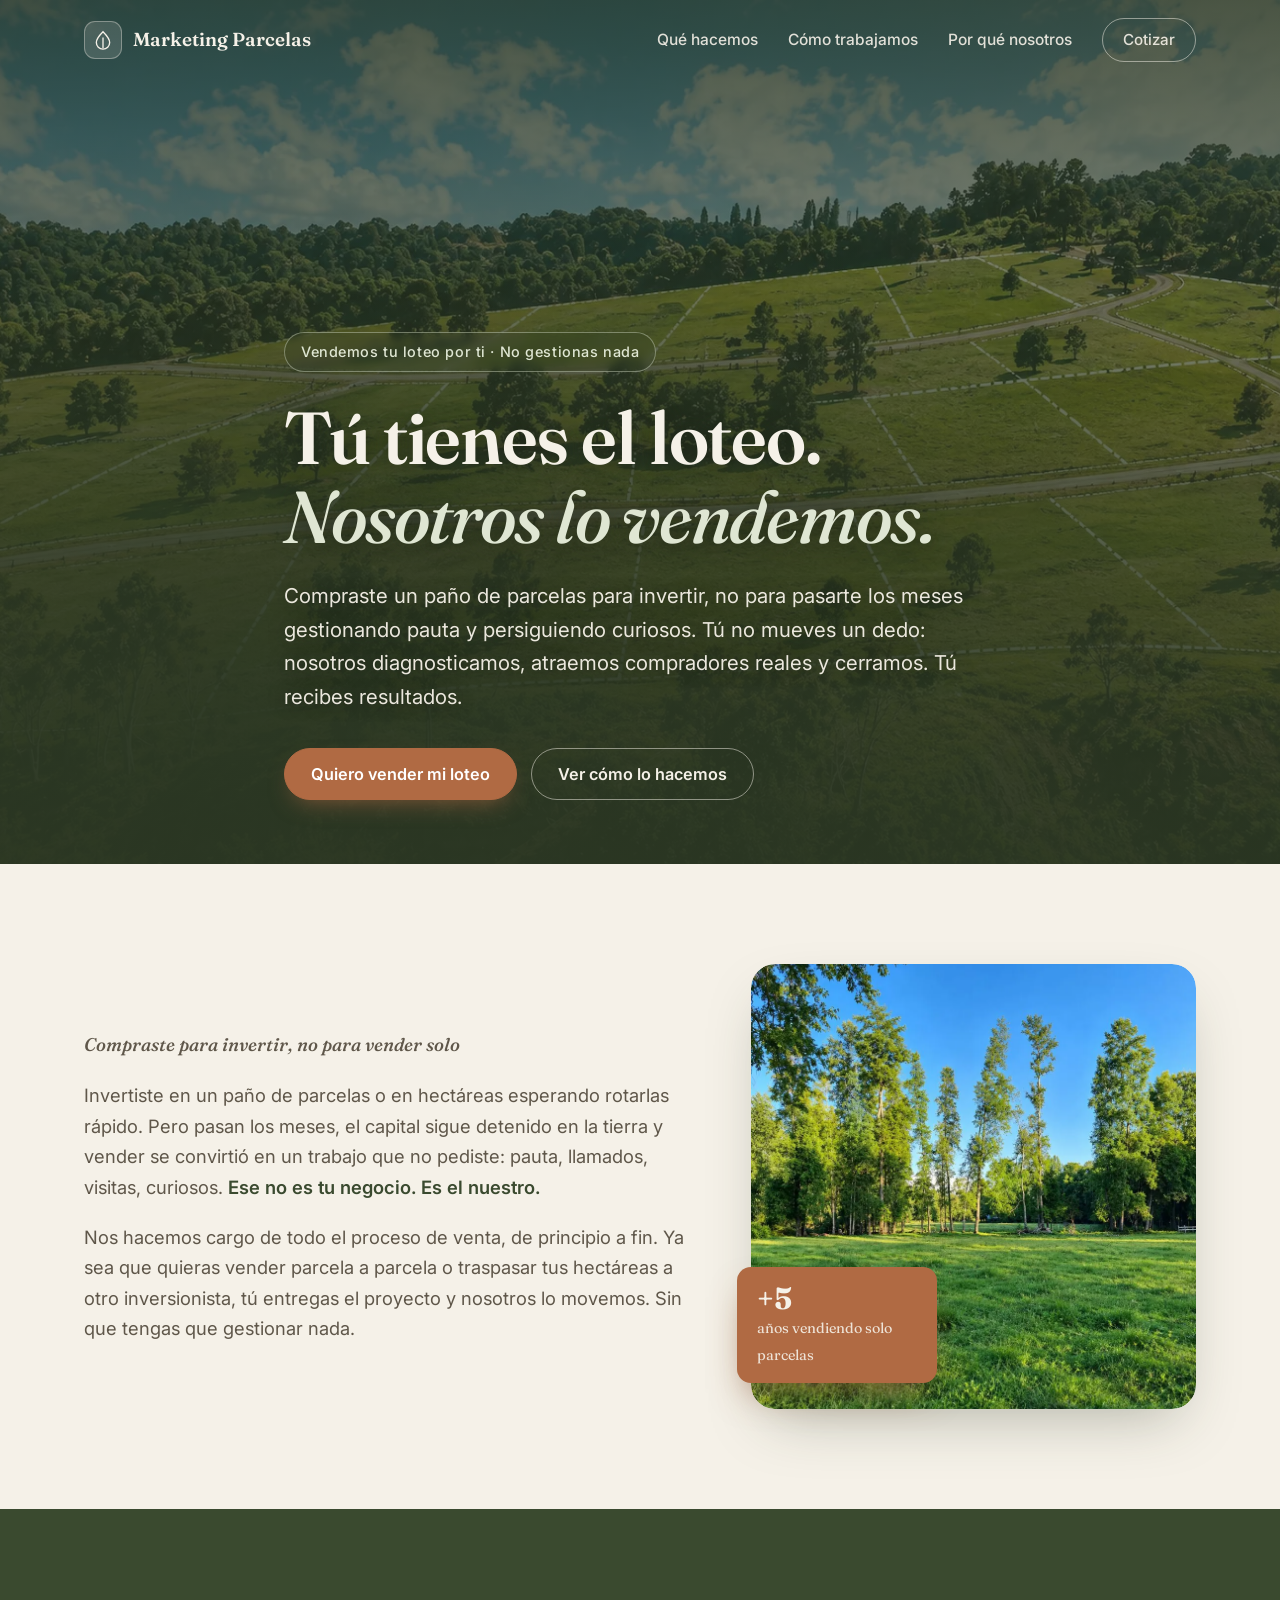
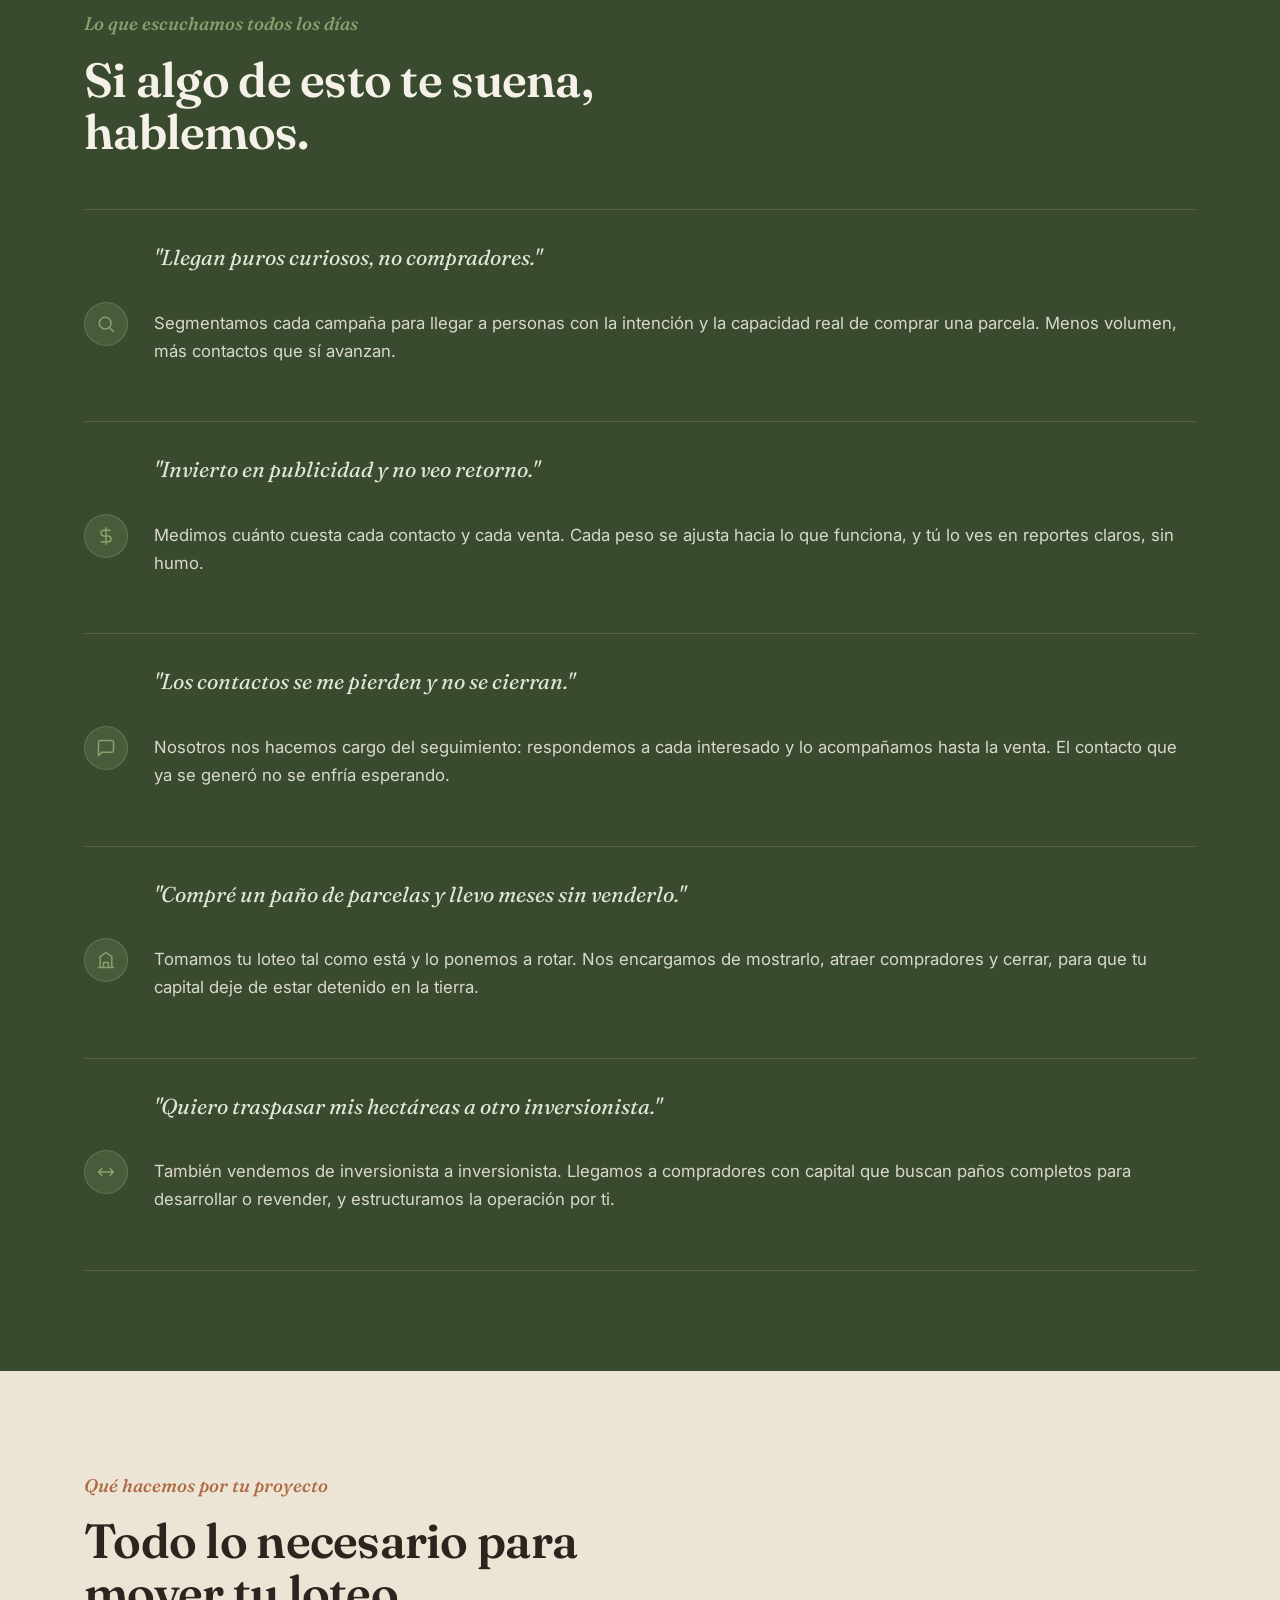
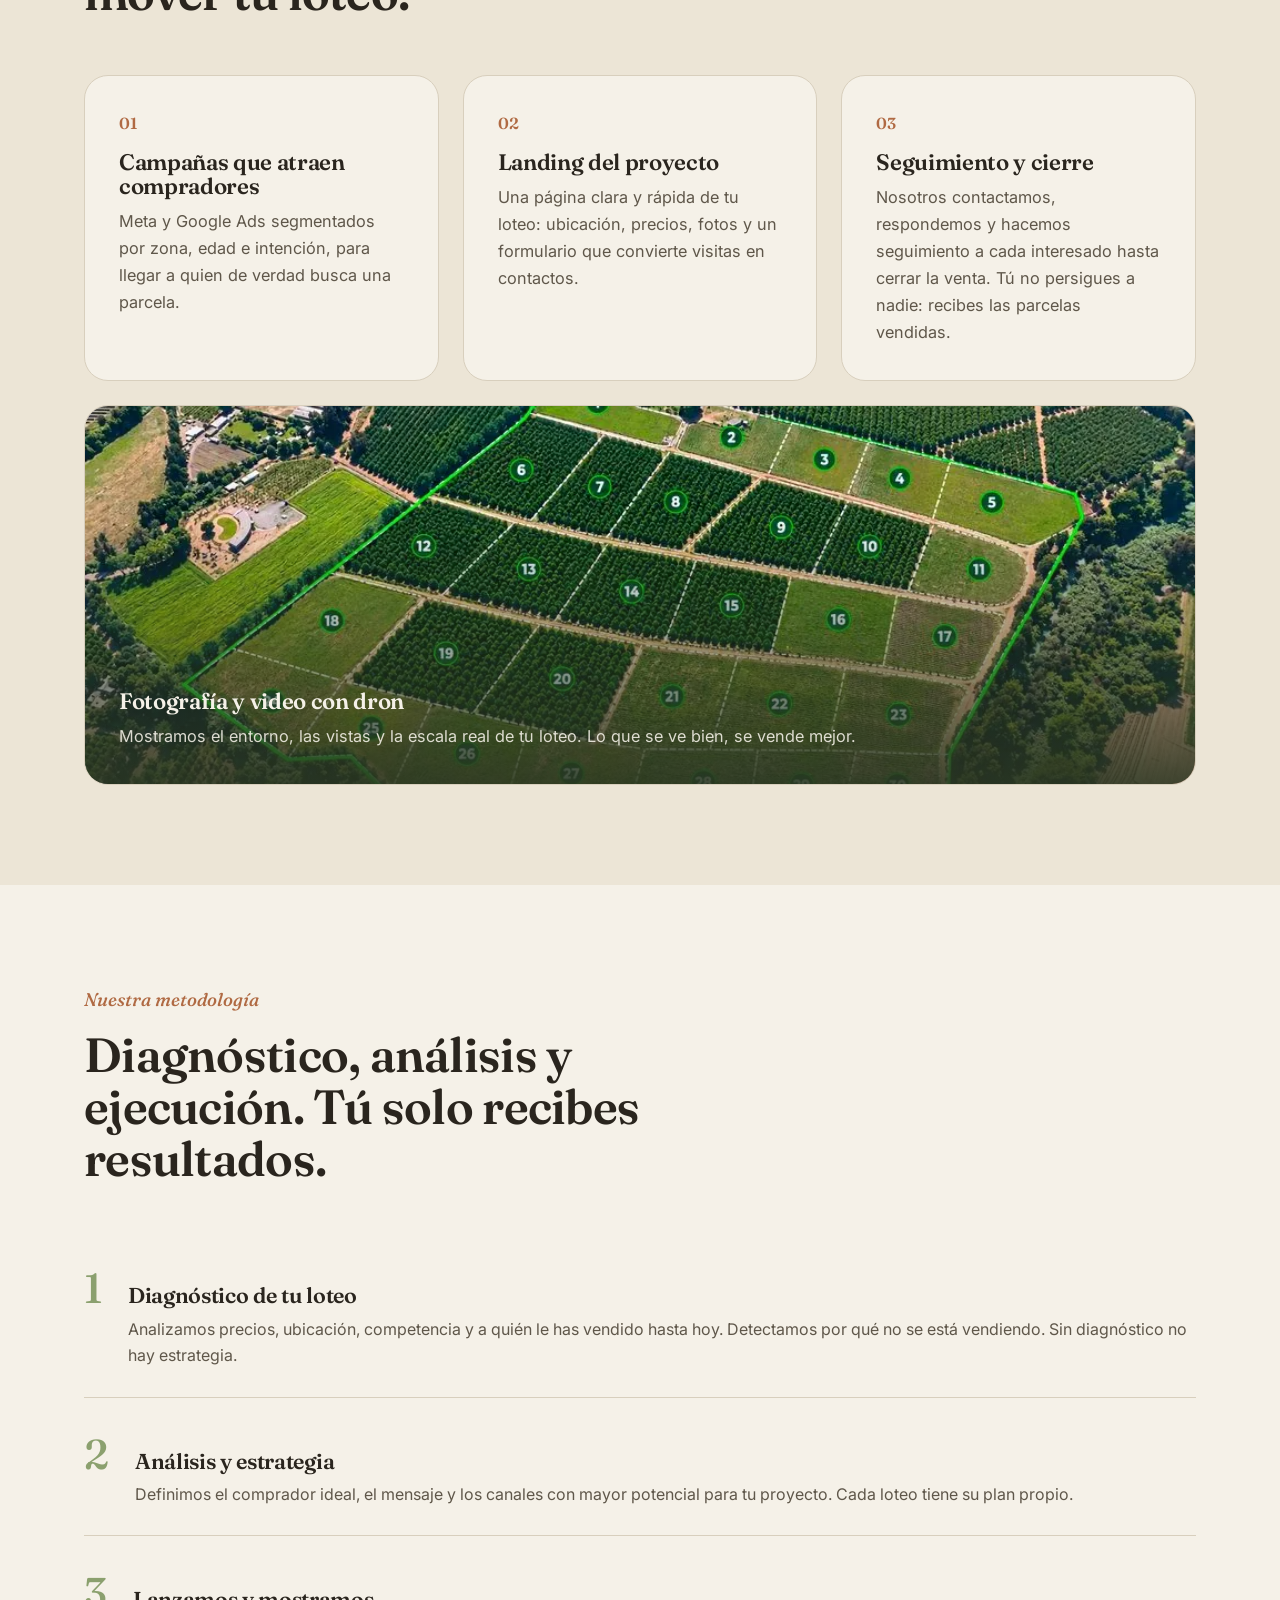
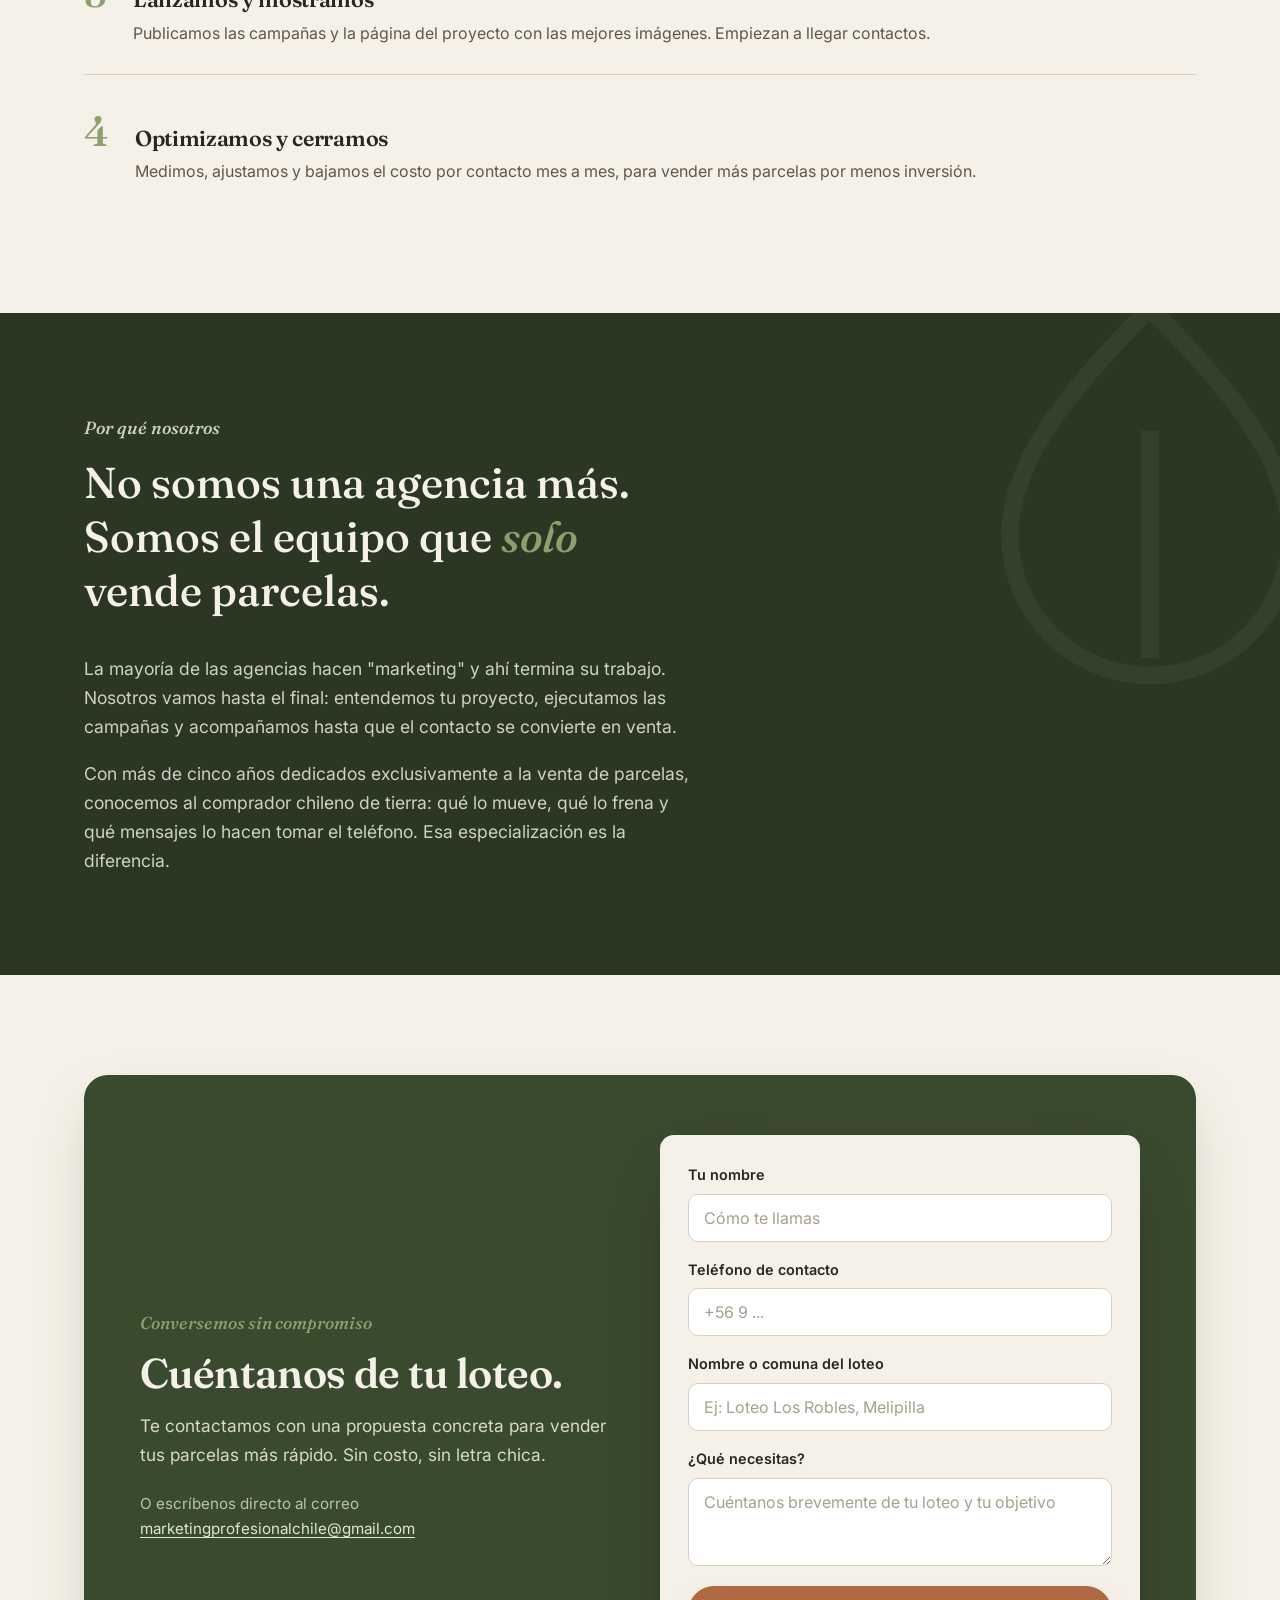
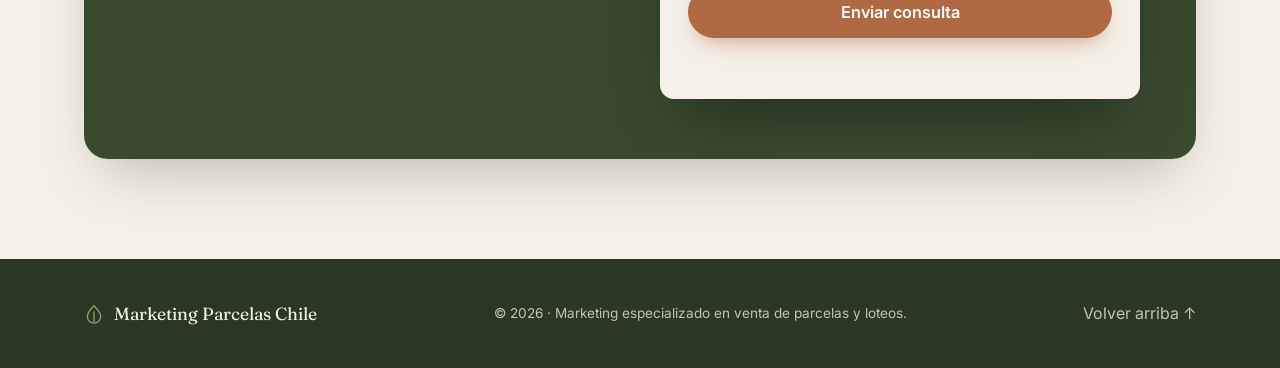
==== commit 93982078: "Add files via upload" ====
--- a/index.html
+++ b/index.html
@@ -1 +1 @@
-<!doctype html><html lang=es><meta charset=UTF-8><meta content="width=device-width,initial-scale=1.0" name=viewport><meta content="Ayudamos a dueños de loteos y parcelas en Chile a vender más rápido: campañas, fotografía con dron y seguimiento de contactos que sí cierran ventas." name=description><meta content=#3a4a2f name=theme-color><meta content="Vende tu loteo de parcelas más rápido | Marketing especializado en Chile" property=og:title><meta content="Marketing y ventas dedicado solo a parcelas y loteos. Atraemos compradores reales, no curiosos." property=og:description><meta content=website property=og:type><meta content=es_CL property=og:locale><title>Vende tu loteo de parcelas más rápido | Marketing especializado en Chile</title><link href=https://fonts.googleapis.com rel=preconnect><link crossorigin href=https://fonts.gstatic.com rel=preconnect><link as=image fetchpriority=high href=img/hero.webp rel=preload><link href="https://fonts.googleapis.com/css2?family=Fraunces:opsz,wght@9..144,400;9..144,500;9..144,600;9..144,700&family=Inter:wght@400;500;600&display=swap" rel=stylesheet><style>*,:before,:after{box-sizing:border-box;margin:0;padding:0}:root{--moss:#3a4a2f;--moss-deep:#2b3723;--moss-soft:#5c6f4a;--sage:#8ba06e;--sage-pale:#dfe6d3;--cream:#f5f1e8;--cream-deep:#ece5d6;--clay:#b06a43;--clay-deep:#96552f;--ink:#2a251e;--ink-soft:#5f574a;--line:#d8cfbd;--wa:#3a4a2f;--r:14px;--r-lg:24px;--ease:cubic-bezier(.2,.7,.2,1);--shadow:0 24px 60px -20px #2b372359}html{scroll-behavior:smooth;-webkit-text-size-adjust:100%}body{background:var(--cream);color:var(--ink);-webkit-font-smoothing:antialiased;font-family:Inter,system-ui,-apple-system,sans-serif;line-height:1.65;overflow-x:hidden}h1,h2,h3,.serif{letter-spacing:-.015em;font-family:Fraunces,Georgia,serif;font-weight:600;line-height:1.08}a{color:inherit;text-decoration:none}img{max-width:100%;display:block}ul,ol{list-style:none}svg{display:block}.wrap{width:100%;max-width:1160px;margin:0 auto;padding:0 24px}.btn{background:var(--clay);color:#fff;border:1.5px solid var(--clay);cursor:pointer;min-height:52px;transition:transform .35s var(--ease),box-shadow .35s var(--ease),background .3s var(--ease);border-radius:999px;justify-content:center;align-items:center;gap:10px;padding:0 26px;font-family:Inter,sans-serif;font-size:1.02rem;font-weight:600;display:inline-flex;box-shadow:0 10px 24px -10px #b06a43b3}.btn:hover{background:var(--clay-deep);border-color:var(--clay-deep);transform:translateY(-2px);box-shadow:0 16px 30px -10px #b06a43bf}.btn:active{transform:translateY(0)}.btn:focus-visible{outline:3px solid var(--sage);outline-offset:3px}.btn-ghost{color:var(--cream);box-shadow:none;background:0 0;border-color:#f5f1e880}.btn-ghost:hover{border-color:var(--cream);background:#f5f1e81f;transform:translateY(-2px)}.btn-dark{background:var(--moss);border-color:var(--moss);box-shadow:0 10px 24px -10px #3a4a2fb3}.btn-dark:hover{background:var(--moss-deep);border-color:var(--moss-deep)}.header{z-index:50;position:absolute;top:0;left:0;right:0}.nav{justify-content:space-between;align-items:center;height:80px;display:flex}.brand{color:var(--cream);align-items:center;gap:11px;display:inline-flex}.brand-mark{background:#f5f1e824;border:1px solid #f5f1e859;border-radius:11px;place-items:center;width:38px;height:38px;display:grid}.brand-mark svg{width:20px;height:20px;stroke:var(--cream);fill:none;stroke-width:1.6px}.brand-name{color:var(--cream);font-family:Fraunces,serif;font-size:1.18rem;font-weight:600}.nav-links{align-items:center;gap:30px;display:flex}.nav-links a{color:#f5f1e8e6;font-size:.97rem;font-weight:500;transition:color .25s;position:relative}.nav-links a:not(.btn):after{content:"";background:var(--sage);transform-origin:0;width:100%;height:1.5px;transition:transform .3s var(--ease);position:absolute;bottom:-5px;left:0;transform:scaleX(0)}.nav-links a:not(.btn):hover{color:#fff}.nav-links a:not(.btn):hover:after{transform:scaleX(1)}.nav-links .btn{min-height:44px;padding:0 20px;font-size:.95rem}.menu-toggle{cursor:pointer;background:0 0;border:0;flex-direction:column;gap:5px;width:44px;height:44px;padding:11px;display:none}.menu-toggle span{background:var(--cream);width:100%;height:2px;transition:.3s var(--ease);border-radius:2px}.menu-toggle[aria-expanded=true] span:first-child{transform:translateY(7px)rotate(45deg)}.menu-toggle[aria-expanded=true] span:nth-child(2){opacity:0}.menu-toggle[aria-expanded=true] span:nth-child(3){transform:translateY(-7px)rotate(-45deg)}.hero{min-height:96vh;color:var(--cream);align-items:flex-end;display:flex;position:relative;overflow:hidden}.hero-img{z-index:-2;position:absolute;inset:0}.hero-img img{object-fit:cover;object-position:center 40%;width:100%;height:100%}.hero:after{content:"";z-index:-1;background:linear-gradient(180deg,#2b3723d9 0%,#2b3723a1 30%,#2b3723b8 55%,#2b3723f2 100%);position:absolute;inset:0}.hero:before{content:"";z-index:-1;background:radial-gradient(120% 90% at 20% 85%,#2b3723d9 0%,#2b372359 45%,#0000 78%);position:absolute;inset:0}.hero-inner{max-width:760px;padding-top:120px;padding-bottom:64px}.hero .tag{letter-spacing:.04em;color:var(--sage-pale);backdrop-filter:blur(4px);background:#2b372333;border:1px solid #dfe6d366;border-radius:999px;margin-bottom:26px;padding:7px 16px;font-size:.9rem;font-weight:500;display:inline-block}.hero h1{max-width:16ch;font-size:clamp(2.4rem,6.5vw,4.6rem);font-weight:600;text-shadow:0 2px 24px #1a2116b3}.hero h1 em{color:var(--sage-pale);font-style:italic;font-weight:500}.hero-lead{color:#f5f1e8f2;max-width:54ch;margin-top:22px;font-size:clamp(1.05rem,2.3vw,1.28rem);font-weight:400;text-shadow:0 1px 16px #1a211680}.hero-actions{flex-wrap:wrap;gap:14px;margin-top:34px;display:flex}.hero-scroll{z-index:2;color:#f5f1e8b3;letter-spacing:.1em;flex-direction:column;align-items:center;gap:8px;font-size:.8rem;display:flex;position:absolute;bottom:28px;left:50%;transform:translate(-50%)}.hero-scroll span{background:linear-gradient(var(--sage-pale),transparent);width:1px;height:34px;animation:scroll-pulse 2.2s var(--ease)infinite}@keyframes scroll-pulse{0%{opacity:.2;transform:scaleY(.4)}50%{opacity:1;transform:scaleY(1)}to{opacity:.2;transform:scaleY(.4)}}.section{padding:100px 0}.kicker{color:var(--clay);margin-bottom:14px;font-family:Fraunces,serif;font-size:1.15rem;font-style:italic;font-weight:500}.section h2{max-width:18ch;font-size:clamp(1.9rem,4.5vw,3rem)}.lead-txt{color:var(--ink-soft);max-width:60ch;margin-top:18px;font-size:1.12rem}.intro{background:var(--cream)}.intro-grid{grid-template-columns:1fr;align-items:center;gap:48px;display:grid}.intro-copy p{color:var(--ink-soft);max-width:58ch;font-size:1.15rem}.intro-copy p+p{margin-top:20px}.intro-copy strong{color:var(--moss);font-weight:600}.intro-media{position:relative}.intro-media img{border-radius:var(--r-lg);width:100%;height:100%;object-fit:cover;object-position:center 55%}.intro-frame{aspect-ratio:1/1;width:100%;border-radius:var(--r-lg);overflow:hidden;position:relative;box-shadow:var(--shadow)}.intro-media .stamp{background:var(--clay);color:var(--cream);border-radius:var(--r);max-width:200px;padding:16px 20px;font-family:Fraunces,serif;position:absolute;bottom:26px;left:-14px;box-shadow:0 18px 36px -12px #96552fb3}.stamp b{font-size:1.9rem;line-height:1;display:block}.stamp span{opacity:.9;font-size:.9rem}.pains{background:var(--moss);color:var(--cream)}.pains .kicker{color:var(--sage)}.pains h2{color:var(--cream)}.pain-list{grid-template-columns:1fr;gap:0;margin-top:52px;display:grid}.pain{border-top:1px solid #dfe6d329;grid-template-columns:auto 1fr;align-items:start;gap:22px;padding:30px 0;display:grid}.pain:last-child{border-bottom:1px solid #dfe6d329}.pain-q{color:var(--sage-pale);grid-column:1/-1;font-family:Fraunces,serif;font-size:1.35rem;font-style:italic}.pain-mark{width:44px;height:44px;color:var(--sage);background:#8ba06e33;border:1px solid #8ba06e66;border-radius:50%;flex:none;place-items:center;display:grid}.pain-mark svg{stroke:currentColor;fill:none;stroke-width:1.8px;stroke-linecap:round;stroke-linejoin:round;width:20px;height:20px}.pain-a{color:#f5f1e8d9;padding-top:8px;font-size:1.05rem}.services{background:var(--cream-deep)}.svc-grid{grid-template-columns:1fr;gap:24px;margin-top:56px;display:grid}.svc{background:var(--cream);border:1px solid var(--line);border-radius:var(--r-lg);transition:transform .4s var(--ease),box-shadow .4s var(--ease);padding:34px}.svc:hover{box-shadow:var(--shadow);transform:translateY(-4px)}.svc-num{color:var(--clay);font-family:Fraunces,serif;font-size:1rem;font-weight:600}.svc h3{margin:14px 0 10px;font-size:1.4rem}.svc p{color:var(--ink-soft);font-size:1.02rem}.svc-photo{min-height:280px;color:var(--cream);grid-row:span 1;align-items:flex-end;padding:0;display:flex;position:relative;overflow:hidden}.svc-photo img{object-fit:cover;z-index:0;width:100%;height:100%;transition:transform .8s var(--ease);position:absolute;inset:0}.svc-photo:after{content:"";z-index:1;background:linear-gradient(#0000 30%,#2b3723e6);position:absolute;inset:0}.svc-photo:hover img{transform:scale(1.05)}.svc-photo .svc-inner{z-index:2;position:relative;padding:34px}.svc-photo h3,.svc-photo p{color:var(--cream)}.svc-photo p{color:#f5f1e8e0}.process{background:var(--cream)}.steps{counter-reset:step;grid-template-columns:1fr;gap:8px;margin-top:56px;display:grid}.step{border-bottom:1px solid var(--line);grid-template-columns:auto 1fr;align-items:baseline;gap:26px;padding:28px 0;display:grid}.step:last-child{border-bottom:0}.step-n{color:var(--sage);font-variant-numeric:lining-nums;font-family:Fraunces,serif;font-size:2.6rem;font-weight:500;line-height:1}.step h3{margin-bottom:8px;font-size:1.35rem}.step p{color:var(--ink-soft)}.why{background:var(--moss-deep);color:var(--cream);position:relative;overflow:hidden}.why .wrap{z-index:1;position:relative}.why-quote{max-width:20ch;margin-bottom:36px;font-family:Fraunces,serif;font-size:clamp(1.7rem,4vw,2.7rem);font-weight:500;line-height:1.25}.why-quote em{color:var(--sage);font-style:italic}.why p{color:#f5f1e8d1;max-width:56ch;font-size:1.1rem}.why p+p{margin-top:18px}.why-leaf{opacity:.09;z-index:0;width:420px;height:420px;position:absolute;top:-40px;right:-80px}.why-leaf svg{width:100%;height:100%;stroke:var(--sage);fill:none;stroke-width:1px}.cta{background:var(--cream)}.cta-box{background:var(--moss);color:var(--cream);border-radius:var(--r-lg);box-shadow:var(--shadow);grid-template-columns:1fr;gap:40px;padding:48px 32px;display:grid;position:relative;overflow:hidden}.cta-copy .kicker{color:var(--sage)}.cta-copy h2{color:var(--cream);font-size:clamp(1.8rem,4vw,2.6rem)}.cta-copy p{color:#f5f1e8d9;max-width:44ch;margin-top:16px;font-size:1.08rem}.cta-copy .alt{color:#f5f1e8b3;margin-top:22px;font-size:.95rem}.cta-copy .alt a{color:var(--sage-pale);text-underline-offset:3px;text-decoration:underline}.form{background:var(--cream);border-radius:var(--r);flex-direction:column;gap:16px;padding:28px;display:flex;box-shadow:0 30px 60px -20px #0006}.field{flex-direction:column;gap:7px;display:flex}.field label{color:var(--ink);font-size:.9rem;font-weight:600}.field input,.field textarea{border:1.5px solid var(--line);width:100%;color:var(--ink);background:#fff;border-radius:10px;padding:13px 15px;font-family:inherit;font-size:1rem;transition:border-color .25s,box-shadow .25s}.field input::placeholder,.field textarea::placeholder{color:#a89f8d}.field input:focus,.field textarea:focus{border-color:var(--moss-soft);outline:none;box-shadow:0 0 0 3px #8ba06e40}.field textarea{resize:vertical;min-height:88px}.field input.bad,.field textarea.bad{border-color:#c0492e;box-shadow:0 0 0 3px #c0492e26}.form .btn{width:100%;margin-top:4px}.form-alt{color:var(--moss);cursor:pointer;text-underline-offset:3px;background:0 0;border:0;padding:6px;font-size:.95rem;font-weight:600;text-decoration:underline}.hint{text-align:center;min-height:1.2em;color:var(--ink-soft);font-size:.9rem}.hint.ok{color:var(--moss);font-weight:600}.hint.err{color:#c0492e;font-weight:600}.footer{background:var(--moss-deep);color:#f5f1e8bf;padding:40px 0}.footer-in{flex-direction:column;align-items:flex-start;gap:16px;display:flex}.footer-brand{color:var(--cream);align-items:center;gap:10px;font-family:Fraunces,serif;font-size:1.1rem;display:inline-flex}.footer a:hover{color:var(--sage-pale)}.footer small{font-size:.85rem}.wa{z-index:60;background:var(--clay);height:58px;color:var(--cream);transition:transform .3s var(--ease),background .3s;animation:wa-in .5s var(--ease)1s both;border-radius:999px;align-items:center;gap:11px;padding:0 22px 0 14px;font-weight:600;display:inline-flex;position:fixed;bottom:20px;right:20px;box-shadow:0 16px 34px -10px #96552fcc}@keyframes wa-in{0%{opacity:0;transform:translateY(20px)}to{opacity:1;transform:none}}.wa:hover{background:var(--clay-deep);transform:translateY(-3px)}.wa svg{width:26px;height:26px;fill:var(--cream)}.wa-txt{white-space:nowrap;font-size:.95rem}.reveal{opacity:0;transition:opacity .9s var(--ease),transform .9s var(--ease);transform:translateY(28px)}.reveal.in{opacity:1;transform:none}@media (width>=760px){.intro-grid{grid-template-columns:1.15fr .85fr;gap:64px}.pain{grid-template-columns:auto 1fr;gap:26px}.pain-q{grid-column:2}.pain-mark{grid-row:span 2}.svc-grid{grid-template-columns:1fr 1fr}.svc-photo{grid-column:span 2;min-height:340px}.cta-box{grid-template-columns:1fr 1fr;align-items:center;padding:60px 56px}.footer-in{flex-direction:row;justify-content:space-between;align-items:center}}@media (width>=1000px){.svc-grid{grid-template-columns:repeat(3,1fr)}.svc-photo{grid-column:span 3;min-height:380px}}@media (width<=759px){.menu-toggle{display:flex}.nav-links{background:var(--moss);border-radius:var(--r-lg);box-shadow:var(--shadow);border:1px solid #dfe6d333;flex-direction:column;align-items:stretch;gap:6px;padding:18px;display:none;position:absolute;top:76px;left:16px;right:16px}.nav-links.open{animation:menu-in .3s var(--ease);display:flex}@keyframes menu-in{0%{opacity:0;transform:translateY(-10px)}to{opacity:1;transform:none}}.nav-links a{color:var(--cream);padding:11px 8px}.nav-links a:not(.btn):after{display:none}.nav-links .btn{justify-content:center;margin-top:6px}.hero-actions .btn{width:100%}.section{padding:68px 0}.wrap{padding:0 20px}.hero-inner{padding-bottom:48px}.intro-media .stamp{left:12px}}@media (width<=480px){.wa{justify-content:center;width:56px;height:56px;padding:0}.wa-txt{display:none}}@media (prefers-reduced-motion:reduce){html{scroll-behavior:auto}*,:before,:after{transition:none!important;animation:none!important}.reveal{opacity:1;transform:none}.hero-scroll span{animation:none}}</style><body><header class=header><div class="wrap nav"><a aria-label=Inicio class=brand href=#inicio> <span class=brand-mark> <svg viewbox="0 0 24 24" aria-hidden=true><path d="M12 2C7 7 4 11 4 15a8 8 0 0 0 16 0c0-4-3-8-8-13z"/><path d="M12 22V9"/></svg> </span> <span class=brand-name>Marketing Parcelas</span> </a><button aria-label="Abrir menú" aria-controls=menu aria-expanded=false class=menu-toggle><span></span><span></span><span></span></button><nav class=nav-links id=menu><a href=#servicios>Qué hacemos</a><a href=#proceso>Cómo trabajamos</a><a href=#porque>Por qué nosotros</a><a class="btn btn-ghost" href=#contacto>Cotizar</a></nav></div></header><main><section class=hero id=inicio><div class=hero-img><img alt="Vista aérea de un loteo de parcelas demarcadas entre colinas verdes" fetchpriority=high height=941 src=img/hero.webp width=1672></div><div class="wrap hero-inner"><span class=tag>Vendemos tu loteo por ti · No gestionas nada</span><h1>Tú tienes el loteo. <em>Nosotros lo vendemos.</em></h1><p class=hero-lead>Compraste un paño de parcelas para invertir, no para pasarte los meses gestionando pauta y persiguiendo curiosos. Tú no mueves un dedo: nosotros diagnosticamos, atraemos compradores reales y cerramos. Tú recibes resultados.<div class=hero-actions><a href="https://wa.me/56942967564?text=Hola,%20tengo%20un%20proyecto%20de%20parcelas%20y%20quiero%20venderlas%20m%C3%A1s%20r%C3%A1pido" class=btn rel=noopener target=_blank>Quiero vender mi loteo</a><a class="btn btn-ghost" href=#servicios>Ver cómo lo hacemos</a></div></div></section><section class="section intro"><div class="wrap intro-grid"><div class="intro-copy reveal"><p class=kicker>Compraste para invertir, no para vender solo<p>Invertiste en un paño de parcelas o en hectáreas esperando rotarlas rápido. Pero pasan los meses, el capital sigue detenido en la tierra y vender se convirtió en un trabajo que no pediste: pauta, llamados, visitas, curiosos. <strong>Ese no es tu negocio. Es el nuestro.</strong><p>Nos hacemos cargo de todo el proceso de venta, de principio a fin. Ya sea que quieras vender parcela a parcela o traspasar tus hectáreas a otro inversionista, tú entregas el proyecto y nosotros lo movemos. Sin que tengas que gestionar nada.</div><div class="intro-media reveal"><div class=intro-frame><img alt="Parcela con árboles altos y pasto verde al atardecer" height=1000 loading=lazy src=img/imagen3.webp width=1000></div><div class=stamp><b>+5</b><span>años vendiendo solo parcelas</span></div></div></div></section><section class="section pains" id=dolores><div class=wrap><p class="kicker reveal">Lo que escuchamos todos los días<h2 class=reveal>Si algo de esto te suena, hablemos.</h2><div class=pain-list><div class="pain reveal"><p class=pain-q>"Llegan puros curiosos, no compradores."</p><span class=pain-mark><svg viewbox="0 0 24 24"><circle cx=11 cy=11 r=7 /><path d="m21 21-4.3-4.3"/></svg></span><p class=pain-a>Segmentamos cada campaña para llegar a personas con la intención y la capacidad real de comprar una parcela. Menos volumen, más contactos que sí avanzan.</div><div class="pain reveal"><p class=pain-q>"Invierto en publicidad y no veo retorno."</p><span class=pain-mark><svg viewbox="0 0 24 24"><path d="M12 2v20M17 5H9.5a3.5 3.5 0 0 0 0 7h5a3.5 3.5 0 0 1 0 7H6"/></svg></span><p class=pain-a>Medimos cuánto cuesta cada contacto y cada venta. Cada peso se ajusta hacia lo que funciona, y tú lo ves en reportes claros, sin humo.</div><div class="pain reveal"><p class=pain-q>"Los contactos se me pierden y no se cierran."</p><span class=pain-mark><svg viewbox="0 0 24 24"><path d="M21 15a2 2 0 0 1-2 2H7l-4 4V5a2 2 0 0 1 2-2h14a2 2 0 0 1 2 2z"/></svg></span><p class=pain-a>Nosotros nos hacemos cargo del seguimiento por WhatsApp: respondemos a cada interesado y lo acompañamos hasta la venta. El contacto que ya se generó no se enfría esperando.</div><div class="pain reveal"><p class=pain-q>"Compré un paño de parcelas y llevo meses sin venderlo."</p><span class=pain-mark><svg viewbox="0 0 24 24"><path d="M3 21h18M5 21V8l7-5 7 5v13M9 21v-6h6v6"/></svg></span><p class=pain-a>Tomamos tu loteo tal como está y lo ponemos a rotar. Nos encargamos de mostrarlo, atraer compradores y cerrar, para que tu capital deje de estar detenido en la tierra.</div><div class="pain reveal"><p class=pain-q>"Quiero traspasar mis hectáreas a otro inversionista."</p><span class=pain-mark><svg viewbox="0 0 24 24"><path d="M7 8l-4 4 4 4M3 12h13M17 16l4-4-4-4M21 12H8"/></svg></span><p class=pain-a>También vendemos de inversionista a inversionista. Llegamos a compradores con capital que buscan paños completos para desarrollar o revender, y estructuramos la operación por ti.</div></div></div></section><section class="section services" id=servicios><div class=wrap><p class="kicker reveal">Qué hacemos por tu proyecto<h2 class=reveal>Todo lo necesario para mover tu loteo.</h2><div class=svc-grid><div class="svc reveal"><span class=svc-num>01</span><h3>Campañas que atraen compradores</h3><p>Meta y Google Ads segmentados por zona, edad e intención, para llegar a quien de verdad busca una parcela.</div><div class="svc reveal"><span class=svc-num>02</span><h3>Landing del proyecto</h3><p>Una página clara y rápida de tu loteo: ubicación, precios, fotos y un formulario que convierte visitas en contactos.</div><div class="svc reveal"><span class=svc-num>03</span><h3>Seguimiento y cierre</h3><p>Nosotros contactamos, respondemos y hacemos seguimiento a cada interesado hasta cerrar la venta. Tú no persigues a nadie: recibes las parcelas vendidas.</div><div class="svc svc-photo reveal"><img alt="Vista aérea de un loteo con las parcelas numeradas y demarcadas" height=563 loading=lazy src=img/imagen2.webp width=1000><div class=svc-inner><h3>Fotografía y video con dron</h3><p>Mostramos el entorno, las vistas y la escala real de tu loteo. Lo que se ve bien, se vende mejor.</div></div></div></div></section><section class="section process" id=proceso><div class=wrap><p class="kicker reveal">Nuestra metodología<h2 class=reveal>Diagnóstico, análisis y ejecución. Tú solo recibes resultados.</h2><div class=steps><div class="step reveal"><span class=step-n>1</span><div><h3>Diagnóstico de tu loteo</h3><p>Analizamos precios, ubicación, competencia y a quién le has vendido hasta hoy. Detectamos por qué no se está vendiendo. Sin diagnóstico no hay estrategia.</div></div><div class="step reveal"><span class=step-n>2</span><div><h3>Análisis y estrategia</h3><p>Definimos el comprador ideal, el mensaje y los canales con mayor potencial para tu proyecto. Cada loteo tiene su plan propio.</div></div><div class="step reveal"><span class=step-n>3</span><div><h3>Lanzamos y mostramos</h3><p>Publicamos las campañas y la página del proyecto con las mejores imágenes. Empiezan a llegar contactos.</div></div><div class="step reveal"><span class=step-n>4</span><div><h3>Optimizamos y cerramos</h3><p>Medimos, ajustamos y bajamos el costo por contacto mes a mes, para vender más parcelas por menos inversión.</div></div></div></div></section><section class="section why" id=porque><div aria-hidden=true class=why-leaf><svg viewbox="0 0 24 24"><path d="M12 2C7 7 4 11 4 15a8 8 0 0 0 16 0c0-4-3-8-8-13z"/><path d="M12 22V9"/></svg></div><div class=wrap><p class="kicker reveal">Por qué nosotros<blockquote class="why-quote reveal">No somos una agencia más. Somos el equipo que <em>solo</em> vende parcelas.</blockquote><div class=reveal><p>La mayoría de las agencias hacen "marketing" y ahí termina su trabajo. Nosotros vamos hasta el final: entendemos tu proyecto, ejecutamos las campañas y acompañamos hasta que el contacto se convierte en venta.<p>Con más de cinco años dedicados exclusivamente a la venta de parcelas, conocemos al comprador chileno de tierra: qué lo mueve, qué lo frena y qué mensajes lo hacen tomar el teléfono. Esa especialización es la diferencia.</div></div></section><section class="section cta" id=contacto><div class=wrap><div class="cta-box reveal"><div class=cta-copy><p class=kicker>Conversemos sin compromiso<h2>Cuéntanos de tu loteo.</h2><p>Te contactamos con una propuesta concreta para vender tus parcelas más rápido. Sin costo, sin letra chica.<p class=alt>O escríbenos directo por <a href=https://wa.me/56942967564 rel=noopener target=_blank>WhatsApp</a> o al correo <a href=mailto:marketingprofesionalchile@gmail.com>marketingprofesionalchile@gmail.com</a></div><form class=form id=leadForm novalidate><div class=field><label for=nombre>Tu nombre</label><input placeholder="Cómo te llamas" id=nombre name=nombre required></div><div class=field><label for=telefono>Teléfono / WhatsApp</label><input placeholder="+56 9 ..." id=telefono name=telefono required type=tel></div><div class=field><label for=proyecto>Nombre o comuna del loteo</label><input placeholder="Ej: Loteo Los Robles, Melipilla" id=proyecto name=proyecto></div><div class=field><label for=mensaje>¿Qué necesitas?</label><textarea placeholder="Cuéntanos brevemente de tu loteo y tu objetivo" id=mensaje name=mensaje rows=3></textarea></div><button class=btn>Enviar por WhatsApp</button><button class=form-alt id=leadEmail type=button>Prefiero enviar por correo</button><p aria-live=polite class=hint id=formHint role=status></form></div></div></section></main><footer class=footer><div class="wrap footer-in"><span class=footer-brand> <svg viewbox="0 0 24 24" aria-hidden=true height=20 style=stroke:var(--sage);fill:none;stroke-width:1.6px width=20><path d="M12 2C7 7 4 11 4 15a8 8 0 0 0 16 0c0-4-3-8-8-13z"/><path d="M12 22V9"/></svg> Marketing Parcelas Chile </span><small>© <span id=year></span> · Marketing especializado en venta de parcelas y loteos.</small><a href=#inicio>Volver arriba ↑</a></div></footer><a aria-label="Escríbenos por WhatsApp" href="https://wa.me/56942967564?text=Hola,%20tengo%20un%20proyecto%20de%20parcelas%20y%20quiero%20venderlas%20m%C3%A1s%20r%C3%A1pido" class=wa rel=noopener target=_blank> <svg viewbox="0 0 24 24" aria-hidden=true><path d="M17.5 14.4c-.3-.15-1.77-.87-2.04-.97-.27-.1-.47-.15-.67.15-.2.3-.77.97-.94 1.17-.17.2-.35.22-.65.07-.3-.15-1.26-.46-2.4-1.48-.89-.79-1.49-1.77-1.66-2.07-.17-.3-.02-.46.13-.61.13-.13.3-.35.45-.52.15-.17.2-.3.3-.5.1-.2.05-.37-.02-.52-.07-.15-.67-1.62-.92-2.22-.24-.58-.49-.5-.67-.51-.17-.01-.37-.01-.57-.01-.2 0-.52.07-.8.37-.27.3-1.05 1.02-1.05 2.49 0 1.47 1.07 2.89 1.22 3.09.15.2 2.11 3.22 5.11 4.51.71.31 1.27.49 1.7.63.72.23 1.37.2 1.89.12.58-.09 1.77-.72 2.02-1.42.25-.7.25-1.29.17-1.42-.07-.13-.27-.2-.57-.35z"/><path d="M12.04 2C6.58 2 2.13 6.45 2.13 11.91c0 1.75.46 3.45 1.32 4.95L2 22l5.25-1.38c1.45.79 3.08 1.21 4.79 1.21 5.46 0 9.91-4.45 9.91-9.91C21.95 6.45 17.5 2 12.04 2zm0 18.11c-1.53 0-3.03-.41-4.34-1.19l-.31-.18-3.11.82.83-3.04-.2-.31a8.19 8.19 0 0 1-1.26-4.4c0-4.54 3.7-8.24 8.24-8.24 4.54 0 8.24 3.7 8.24 8.24 0 4.54-3.7 8.24-8.24 8.24z"/></svg> <span class=wa-txt>Hablemos de tu loteo</span> </a><script>const mb=document.querySelector(`.menu-toggle`),nl=document.querySelector(`.nav-links`);mb?.addEventListener(`click`,()=>{let o=nl.classList.toggle(`open`);mb.setAttribute(`aria-expanded`,String(o))}),document.querySelectorAll(`.nav-links a`).forEach(a=>a.addEventListener(`click`,()=>{nl.classList.remove(`open`),mb?.setAttribute(`aria-expanded`,`false`)}));const y=document.getElementById(`year`);y&&(y.textContent=(/* @__PURE__ */ new Date()).getFullYear());const rev=document.querySelectorAll(`.reveal`);if(matchMedia(`(prefers-reduced-motion: reduce)`).matches||!(`IntersectionObserver`in window))rev.forEach(e=>e.classList.add(`in`));else{let io=new IntersectionObserver((es,o)=>{es.forEach(e=>{e.isIntersecting&&(e.target.classList.add(`in`),o.unobserve(e.target))})},{threshold:.15,rootMargin:`0px 0px -50px 0px`});rev.forEach(e=>io.observe(e))}const WA=`56942967564`,MAIL=`marketingprofesionalchile@gmail.com`,form=document.getElementById(`leadForm`),hint=document.getElementById(`formHint`),eb=document.getElementById(`leadEmail`);function lead(){return{n:nombre.value.trim(),t:telefono.value.trim(),p:proyecto.value.trim(),m:mensaje.value.trim()}}function ok(l){let v=1;return[nombre,telefono].forEach(e=>e.classList.remove(`bad`)),l.n||(nombre.classList.add(`bad`),v=0),l.t||(telefono.classList.add(`bad`),v=0),v}function say(t,c){hint&&(hint.textContent=t,hint.className=`hint`+(c?` `+c:``))}form?.addEventListener(`submit`,e=>{e.preventDefault();let l=lead();if(!ok(l)){say(`Completa al menos tu nombre y teléfono.`,`err`);return}let txt=`Hola, quiero información para vender las parcelas de mi proyecto.%0A%0ANombre: ${l.n}%0ATeléfono: ${l.t}%0A`+(l.p?`Proyecto/Comuna: ${l.p}%0A`:``)+(l.m?`Mensaje: ${l.m}`:``);window.open(`https://wa.me/56942967564?text=${txt}`,`_blank`,`noopener`),say(`¡Listo! Te abrimos WhatsApp para enviar tus datos.`,`ok`),form.reset()}),eb?.addEventListener(`click`,()=>{let l=lead();if(!ok(l)){say(`Completa al menos tu nombre y teléfono.`,`err`);return}let s=encodeURIComponent(`Nuevo contacto: ${l.n} - ${l.p||`Proyecto de parcelas`}`),b=encodeURIComponent(`Nombre: ${l.n}\nTeléfono: ${l.t}\n`+(l.p?`Proyecto/Comuna: ${l.p}\n`:``)+(l.m?`Mensaje: ${l.m}\n`:``));window.location.href=`mailto:marketingprofesionalchile@gmail.com?subject=${s}&body=${b}`,say(`Te abrimos tu correo con los datos listos.`,`ok`)});</script>+<!doctype html><html lang=es><meta charset=UTF-8><meta content="width=device-width,initial-scale=1.0" name=viewport><meta content="Ayudamos a dueños de loteos y parcelas en Chile a vender más rápido: campañas, fotografía con dron y seguimiento de contactos que sí cierran ventas." name=description><meta content=#3a4a2f name=theme-color><meta content="Vende tu loteo de parcelas más rápido | Marketing especializado en Chile" property=og:title><meta content="Marketing y ventas dedicado solo a parcelas y loteos. Atraemos compradores reales, no curiosos." property=og:description><meta content=website property=og:type><meta content=es_CL property=og:locale><title>Vende tu loteo de parcelas más rápido | Marketing especializado en Chile</title><link href=https://fonts.googleapis.com rel=preconnect><link crossorigin href=https://fonts.gstatic.com rel=preconnect><link as=image fetchpriority=high href=img/hero.webp rel=preload><link href="https://fonts.googleapis.com/css2?family=Fraunces:opsz,wght@9..144,400;9..144,500;9..144,600;9..144,700&family=Inter:wght@400;500;600&display=swap" rel=stylesheet><style>*,:before,:after{box-sizing:border-box;margin:0;padding:0}:root{--moss:#3a4a2f;--moss-deep:#2b3723;--moss-soft:#5c6f4a;--sage:#8ba06e;--sage-pale:#dfe6d3;--cream:#f5f1e8;--cream-deep:#ece5d6;--clay:#b06a43;--clay-deep:#96552f;--ink:#2a251e;--ink-soft:#5f574a;--line:#d8cfbd;--r:14px;--r-lg:24px;--ease:cubic-bezier(.2,.7,.2,1);--shadow:0 24px 60px -20px #2b372359}html{scroll-behavior:smooth;-webkit-text-size-adjust:100%}body{background:var(--cream);color:var(--ink);-webkit-font-smoothing:antialiased;font-family:Inter,system-ui,-apple-system,sans-serif;line-height:1.65;overflow-x:hidden}h1,h2,h3,.serif{letter-spacing:-.015em;font-family:Fraunces,Georgia,serif;font-weight:600;line-height:1.08}a{color:inherit;text-decoration:none}img{max-width:100%;display:block}ul,ol{list-style:none}svg{display:block}.wrap{width:100%;max-width:1160px;margin:0 auto;padding:0 24px}.btn{background:var(--clay);color:#fff;border:1.5px solid var(--clay);cursor:pointer;min-height:52px;transition:transform .35s var(--ease),box-shadow .35s var(--ease),background .3s var(--ease);border-radius:999px;justify-content:center;align-items:center;gap:10px;padding:0 26px;font-family:Inter,sans-serif;font-size:1.02rem;font-weight:600;display:inline-flex;box-shadow:0 10px 24px -10px #b06a43b3}.btn:hover{background:var(--clay-deep);border-color:var(--clay-deep);transform:translateY(-2px);box-shadow:0 16px 30px -10px #b06a43bf}.btn:active{transform:translateY(0)}.btn:focus-visible{outline:3px solid var(--sage);outline-offset:3px}.btn-ghost{color:var(--cream);box-shadow:none;background:0 0;border-color:#f5f1e880}.btn-ghost:hover{border-color:var(--cream);background:#f5f1e81f;transform:translateY(-2px)}.btn-dark{background:var(--moss);border-color:var(--moss);box-shadow:0 10px 24px -10px #3a4a2fb3}.btn-dark:hover{background:var(--moss-deep);border-color:var(--moss-deep)}.header{z-index:50;position:absolute;top:0;left:0;right:0}.nav{justify-content:space-between;align-items:center;height:80px;display:flex}.brand{color:var(--cream);align-items:center;gap:11px;display:inline-flex}.brand-mark{background:#f5f1e824;border:1px solid #f5f1e859;border-radius:11px;place-items:center;width:38px;height:38px;display:grid}.brand-mark svg{width:20px;height:20px;stroke:var(--cream);fill:none;stroke-width:1.6px}.brand-name{color:var(--cream);font-family:Fraunces,serif;font-size:1.18rem;font-weight:600}.nav-links{align-items:center;gap:30px;display:flex}.nav-links a{color:#f5f1e8e6;font-size:.97rem;font-weight:500;transition:color .25s;position:relative}.nav-links a:not(.btn):after{content:"";background:var(--sage);transform-origin:0;width:100%;height:1.5px;transition:transform .3s var(--ease);position:absolute;bottom:-5px;left:0;transform:scaleX(0)}.nav-links a:not(.btn):hover{color:#fff}.nav-links a:not(.btn):hover:after{transform:scaleX(1)}.nav-links .btn{min-height:44px;padding:0 20px;font-size:.95rem}.menu-toggle{cursor:pointer;background:0 0;border:0;flex-direction:column;gap:5px;width:44px;height:44px;padding:11px;display:none}.menu-toggle span{background:var(--cream);width:100%;height:2px;transition:.3s var(--ease);border-radius:2px}.menu-toggle[aria-expanded=true] span:first-child{transform:translateY(7px)rotate(45deg)}.menu-toggle[aria-expanded=true] span:nth-child(2){opacity:0}.menu-toggle[aria-expanded=true] span:nth-child(3){transform:translateY(-7px)rotate(-45deg)}.hero{min-height:96vh;color:var(--cream);align-items:flex-end;display:flex;position:relative;overflow:hidden}.hero-img{z-index:-2;position:absolute;inset:0}.hero-img img{object-fit:cover;object-position:center 40%;width:100%;height:100%}.hero:after{content:"";z-index:-1;background:linear-gradient(180deg,#2b3723d9 0%,#2b3723a1 30%,#2b3723b8 55%,#2b3723f2 100%);position:absolute;inset:0}.hero:before{content:"";z-index:-1;background:radial-gradient(120% 90% at 20% 85%,#2b3723d9 0%,#2b372359 45%,#0000 78%);position:absolute;inset:0}.hero-inner{max-width:760px;padding-top:120px;padding-bottom:64px}.hero .tag{letter-spacing:.04em;color:var(--sage-pale);backdrop-filter:blur(4px);background:#2b372333;border:1px solid #dfe6d366;border-radius:999px;margin-bottom:26px;padding:7px 16px;font-size:.9rem;font-weight:500;display:inline-block}.hero h1{max-width:16ch;font-size:clamp(2.4rem,6.5vw,4.6rem);font-weight:600;text-shadow:0 2px 24px #1a2116b3}.hero h1 em{color:var(--sage-pale);font-style:italic;font-weight:500}.hero-lead{color:#f5f1e8f2;max-width:54ch;margin-top:22px;font-size:clamp(1.05rem,2.3vw,1.28rem);font-weight:400;text-shadow:0 1px 16px #1a211680}.hero-actions{flex-wrap:wrap;gap:14px;margin-top:34px;display:flex}.hero-scroll{z-index:2;color:#f5f1e8b3;letter-spacing:.1em;flex-direction:column;align-items:center;gap:8px;font-size:.8rem;display:flex;position:absolute;bottom:28px;left:50%;transform:translate(-50%)}.hero-scroll span{background:linear-gradient(var(--sage-pale),transparent);width:1px;height:34px;animation:scroll-pulse 2.2s var(--ease)infinite}@keyframes scroll-pulse{0%{opacity:.2;transform:scaleY(.4)}50%{opacity:1;transform:scaleY(1)}to{opacity:.2;transform:scaleY(.4)}}.section{padding:100px 0}.kicker{color:var(--clay);margin-bottom:14px;font-family:Fraunces,serif;font-size:1.15rem;font-style:italic;font-weight:500}.section h2{max-width:18ch;font-size:clamp(1.9rem,4.5vw,3rem)}.lead-txt{color:var(--ink-soft);max-width:60ch;margin-top:18px;font-size:1.12rem}.intro{background:var(--cream)}.intro-grid{grid-template-columns:1fr;align-items:center;gap:48px;display:grid}.intro-copy p{color:var(--ink-soft);max-width:58ch;font-size:1.15rem}.intro-copy p+p{margin-top:20px}.intro-copy strong{color:var(--moss);font-weight:600}.intro-media{position:relative}.intro-media img{border-radius:var(--r-lg);width:100%;height:100%;object-fit:cover;object-position:center 55%}.intro-frame{aspect-ratio:1/1;width:100%;border-radius:var(--r-lg);overflow:hidden;position:relative;box-shadow:var(--shadow)}.intro-media .stamp{background:var(--clay);color:var(--cream);border-radius:var(--r);max-width:200px;padding:16px 20px;font-family:Fraunces,serif;position:absolute;bottom:26px;left:-14px;box-shadow:0 18px 36px -12px #96552fb3}.stamp b{font-size:1.9rem;line-height:1;display:block}.stamp span{opacity:.9;font-size:.9rem}.pains{background:var(--moss);color:var(--cream)}.pains .kicker{color:var(--sage)}.pains h2{color:var(--cream)}.pain-list{grid-template-columns:1fr;gap:0;margin-top:52px;display:grid}.pain{border-top:1px solid #dfe6d329;grid-template-columns:auto 1fr;align-items:start;gap:22px;padding:30px 0;display:grid}.pain:last-child{border-bottom:1px solid #dfe6d329}.pain-q{color:var(--sage-pale);grid-column:1/-1;font-family:Fraunces,serif;font-size:1.35rem;font-style:italic}.pain-mark{width:44px;height:44px;color:var(--sage);background:#8ba06e33;border:1px solid #8ba06e66;border-radius:50%;flex:none;place-items:center;display:grid}.pain-mark svg{stroke:currentColor;fill:none;stroke-width:1.8px;stroke-linecap:round;stroke-linejoin:round;width:20px;height:20px}.pain-a{color:#f5f1e8d9;padding-top:8px;font-size:1.05rem}.services{background:var(--cream-deep)}.svc-grid{grid-template-columns:1fr;gap:24px;margin-top:56px;display:grid}.svc{background:var(--cream);border:1px solid var(--line);border-radius:var(--r-lg);transition:transform .4s var(--ease),box-shadow .4s var(--ease);padding:34px}.svc:hover{box-shadow:var(--shadow);transform:translateY(-4px)}.svc-num{color:var(--clay);font-family:Fraunces,serif;font-size:1rem;font-weight:600}.svc h3{margin:14px 0 10px;font-size:1.4rem}.svc p{color:var(--ink-soft);font-size:1.02rem}.svc-photo{min-height:280px;color:var(--cream);grid-row:span 1;align-items:flex-end;padding:0;display:flex;position:relative;overflow:hidden}.svc-photo img{object-fit:cover;z-index:0;width:100%;height:100%;transition:transform .8s var(--ease);position:absolute;inset:0}.svc-photo:after{content:"";z-index:1;background:linear-gradient(#0000 30%,#2b3723e6);position:absolute;inset:0}.svc-photo:hover img{transform:scale(1.05)}.svc-photo .svc-inner{z-index:2;position:relative;padding:34px}.svc-photo h3,.svc-photo p{color:var(--cream)}.svc-photo p{color:#f5f1e8e0}.process{background:var(--cream)}.steps{counter-reset:step;grid-template-columns:1fr;gap:8px;margin-top:56px;display:grid}.step{border-bottom:1px solid var(--line);grid-template-columns:auto 1fr;align-items:baseline;gap:26px;padding:28px 0;display:grid}.step:last-child{border-bottom:0}.step-n{color:var(--sage);font-variant-numeric:lining-nums;font-family:Fraunces,serif;font-size:2.6rem;font-weight:500;line-height:1}.step h3{margin-bottom:8px;font-size:1.35rem}.step p{color:var(--ink-soft)}.why{background:var(--moss-deep);color:var(--cream);position:relative;overflow:hidden}.why .wrap{z-index:1;position:relative}.why-quote{max-width:20ch;margin-bottom:36px;font-family:Fraunces,serif;font-size:clamp(1.7rem,4vw,2.7rem);font-weight:500;line-height:1.25}.why-quote em{color:var(--sage);font-style:italic}.why p{color:#f5f1e8d1;max-width:56ch;font-size:1.1rem}.why p+p{margin-top:18px}.why-leaf{opacity:.09;z-index:0;width:420px;height:420px;position:absolute;top:-40px;right:-80px}.why-leaf svg{width:100%;height:100%;stroke:var(--sage);fill:none;stroke-width:1px}.cta{background:var(--cream)}.cta-box{background:var(--moss);color:var(--cream);border-radius:var(--r-lg);box-shadow:var(--shadow);grid-template-columns:1fr;gap:40px;padding:48px 32px;display:grid;position:relative;overflow:hidden}.cta-copy .kicker{color:var(--sage)}.cta-copy h2{color:var(--cream);font-size:clamp(1.8rem,4vw,2.6rem)}.cta-copy p{color:#f5f1e8d9;max-width:44ch;margin-top:16px;font-size:1.08rem}.cta-copy .alt{color:#f5f1e8b3;margin-top:22px;font-size:.95rem}.cta-copy .alt a{color:var(--sage-pale);text-underline-offset:3px;text-decoration:underline}.form{background:var(--cream);border-radius:var(--r);flex-direction:column;gap:16px;padding:28px;display:flex;box-shadow:0 30px 60px -20px #0006}.field{flex-direction:column;gap:7px;display:flex}.field label{color:var(--ink);font-size:.9rem;font-weight:600}.field input,.field textarea{border:1.5px solid var(--line);width:100%;color:var(--ink);background:#fff;border-radius:10px;padding:13px 15px;font-family:inherit;font-size:1rem;transition:border-color .25s,box-shadow .25s}.field input::placeholder,.field textarea::placeholder{color:#a89f8d}.field input:focus,.field textarea:focus{border-color:var(--moss-soft);outline:none;box-shadow:0 0 0 3px #8ba06e40}.field textarea{resize:vertical;min-height:88px}.field input.bad,.field textarea.bad{border-color:#c0492e;box-shadow:0 0 0 3px #c0492e26}.form .btn{width:100%;margin-top:4px}.form-alt{color:var(--moss);cursor:pointer;text-underline-offset:3px;background:0 0;border:0;padding:6px;font-size:.95rem;font-weight:600;text-decoration:underline}.hint{text-align:center;min-height:1.2em;color:var(--ink-soft);font-size:.9rem}.hint.ok{color:var(--moss);font-weight:600}.hint.err{color:#c0492e;font-weight:600}.footer{background:var(--moss-deep);color:#f5f1e8bf;padding:40px 0}.footer-in{flex-direction:column;align-items:flex-start;gap:16px;display:flex}.footer-brand{color:var(--cream);align-items:center;gap:10px;font-family:Fraunces,serif;font-size:1.1rem;display:inline-flex}.footer a:hover{color:var(--sage-pale)}.footer small{font-size:.85rem}.reveal{opacity:0;transition:opacity .9s var(--ease),transform .9s var(--ease);transform:translateY(28px)}.reveal.in{opacity:1;transform:none}@media (width>=760px){.intro-grid{grid-template-columns:1.15fr .85fr;gap:64px}.pain{grid-template-columns:auto 1fr;gap:26px}.pain-q{grid-column:2}.pain-mark{grid-row:span 2}.svc-grid{grid-template-columns:1fr 1fr}.svc-photo{grid-column:span 2;min-height:340px}.cta-box{grid-template-columns:1fr 1fr;align-items:center;padding:60px 56px}.footer-in{flex-direction:row;justify-content:space-between;align-items:center}}@media (width>=1000px){.svc-grid{grid-template-columns:repeat(3,1fr)}.svc-photo{grid-column:span 3;min-height:380px}}@media (width<=759px){.menu-toggle{display:flex}.nav-links{background:var(--moss);border-radius:var(--r-lg);box-shadow:var(--shadow);border:1px solid #dfe6d333;flex-direction:column;align-items:stretch;gap:6px;padding:18px;display:none;position:absolute;top:76px;left:16px;right:16px}.nav-links.open{animation:menu-in .3s var(--ease);display:flex}@keyframes menu-in{0%{opacity:0;transform:translateY(-10px)}to{opacity:1;transform:none}}.nav-links a{color:var(--cream);padding:11px 8px}.nav-links a:not(.btn):after{display:none}.nav-links .btn{justify-content:center;margin-top:6px}.hero-actions .btn{width:100%}.section{padding:68px 0}.wrap{padding:0 20px}.hero-inner{padding-bottom:48px}.intro-media .stamp{left:12px}}@media (prefers-reduced-motion:reduce){html{scroll-behavior:auto}*,:before,:after{transition:none!important;animation:none!important}.reveal{opacity:1;transform:none}.hero-scroll span{animation:none}}</style><body><header class=header><div class="wrap nav"><a aria-label=Inicio class=brand href=#inicio> <span class=brand-mark> <svg viewbox="0 0 24 24" aria-hidden=true><path d="M12 2C7 7 4 11 4 15a8 8 0 0 0 16 0c0-4-3-8-8-13z"/><path d="M12 22V9"/></svg> </span> <span class=brand-name>Marketing Parcelas</span> </a><button aria-label="Abrir menú" aria-controls=menu aria-expanded=false class=menu-toggle><span></span><span></span><span></span></button><nav class=nav-links id=menu><a href=#servicios>Qué hacemos</a><a href=#proceso>Cómo trabajamos</a><a href=#porque>Por qué nosotros</a><a class="btn btn-ghost" href=#contacto>Cotizar</a></nav></div></header><main><section class=hero id=inicio><div class=hero-img><img alt="Vista aérea de un loteo de parcelas demarcadas entre colinas verdes" fetchpriority=high height=941 src=img/hero.webp width=1672></div><div class="wrap hero-inner"><span class=tag>Vendemos tu loteo por ti · No gestionas nada</span><h1>Tú tienes el loteo. <em>Nosotros lo vendemos.</em></h1><p class=hero-lead>Compraste un paño de parcelas para invertir, no para pasarte los meses gestionando pauta y persiguiendo curiosos. Tú no mueves un dedo: nosotros diagnosticamos, atraemos compradores reales y cerramos. Tú recibes resultados.<div class=hero-actions><a href=#contacto class=btn>Quiero vender mi loteo</a><a class="btn btn-ghost" href=#servicios>Ver cómo lo hacemos</a></div></div></section><section class="section intro"><div class="wrap intro-grid"><div class="intro-copy reveal"><p class=kicker>Compraste para invertir, no para vender solo<p>Invertiste en un paño de parcelas o en hectáreas esperando rotarlas rápido. Pero pasan los meses, el capital sigue detenido en la tierra y vender se convirtió en un trabajo que no pediste: pauta, llamados, visitas, curiosos. <strong>Ese no es tu negocio. Es el nuestro.</strong><p>Nos hacemos cargo de todo el proceso de venta, de principio a fin. Ya sea que quieras vender parcela a parcela o traspasar tus hectáreas a otro inversionista, tú entregas el proyecto y nosotros lo movemos. Sin que tengas que gestionar nada.</div><div class="intro-media reveal"><div class=intro-frame><img alt="Parcela con árboles altos y pasto verde al atardecer" height=1000 loading=lazy src=img/imagen3.webp width=1000></div><div class=stamp><b>+5</b><span>años vendiendo solo parcelas</span></div></div></div></section><section class="section pains" id=dolores><div class=wrap><p class="kicker reveal">Lo que escuchamos todos los días<h2 class=reveal>Si algo de esto te suena, hablemos.</h2><div class=pain-list><div class="pain reveal"><p class=pain-q>"Llegan puros curiosos, no compradores."</p><span class=pain-mark><svg viewbox="0 0 24 24"><circle cx=11 cy=11 r=7 /><path d="m21 21-4.3-4.3"/></svg></span><p class=pain-a>Segmentamos cada campaña para llegar a personas con la intención y la capacidad real de comprar una parcela. Menos volumen, más contactos que sí avanzan.</div><div class="pain reveal"><p class=pain-q>"Invierto en publicidad y no veo retorno."</p><span class=pain-mark><svg viewbox="0 0 24 24"><path d="M12 2v20M17 5H9.5a3.5 3.5 0 0 0 0 7h5a3.5 3.5 0 0 1 0 7H6"/></svg></span><p class=pain-a>Medimos cuánto cuesta cada contacto y cada venta. Cada peso se ajusta hacia lo que funciona, y tú lo ves en reportes claros, sin humo.</div><div class="pain reveal"><p class=pain-q>"Los contactos se me pierden y no se cierran."</p><span class=pain-mark><svg viewbox="0 0 24 24"><path d="M21 15a2 2 0 0 1-2 2H7l-4 4V5a2 2 0 0 1 2-2h14a2 2 0 0 1 2 2z"/></svg></span><p class=pain-a>Nosotros nos hacemos cargo del seguimiento: respondemos a cada interesado y lo acompañamos hasta la venta. El contacto que ya se generó no se enfría esperando.</div><div class="pain reveal"><p class=pain-q>"Compré un paño de parcelas y llevo meses sin venderlo."</p><span class=pain-mark><svg viewbox="0 0 24 24"><path d="M3 21h18M5 21V8l7-5 7 5v13M9 21v-6h6v6"/></svg></span><p class=pain-a>Tomamos tu loteo tal como está y lo ponemos a rotar. Nos encargamos de mostrarlo, atraer compradores y cerrar, para que tu capital deje de estar detenido en la tierra.</div><div class="pain reveal"><p class=pain-q>"Quiero traspasar mis hectáreas a otro inversionista."</p><span class=pain-mark><svg viewbox="0 0 24 24"><path d="M7 8l-4 4 4 4M3 12h13M17 16l4-4-4-4M21 12H8"/></svg></span><p class=pain-a>También vendemos de inversionista a inversionista. Llegamos a compradores con capital que buscan paños completos para desarrollar o revender, y estructuramos la operación por ti.</div></div></div></section><section class="section services" id=servicios><div class=wrap><p class="kicker reveal">Qué hacemos por tu proyecto<h2 class=reveal>Todo lo necesario para mover tu loteo.</h2><div class=svc-grid><div class="svc reveal"><span class=svc-num>01</span><h3>Campañas que atraen compradores</h3><p>Meta y Google Ads segmentados por zona, edad e intención, para llegar a quien de verdad busca una parcela.</div><div class="svc reveal"><span class=svc-num>02</span><h3>Landing del proyecto</h3><p>Una página clara y rápida de tu loteo: ubicación, precios, fotos y un formulario que convierte visitas en contactos.</div><div class="svc reveal"><span class=svc-num>03</span><h3>Seguimiento y cierre</h3><p>Nosotros contactamos, respondemos y hacemos seguimiento a cada interesado hasta cerrar la venta. Tú no persigues a nadie: recibes las parcelas vendidas.</div><div class="svc svc-photo reveal"><img alt="Vista aérea de un loteo con las parcelas numeradas y demarcadas" height=563 loading=lazy src=img/imagen2.webp width=1000><div class=svc-inner><h3>Fotografía y video con dron</h3><p>Mostramos el entorno, las vistas y la escala real de tu loteo. Lo que se ve bien, se vende mejor.</div></div></div></div></section><section class="section process" id=proceso><div class=wrap><p class="kicker reveal">Nuestra metodología<h2 class=reveal>Diagnóstico, análisis y ejecución. Tú solo recibes resultados.</h2><div class=steps><div class="step reveal"><span class=step-n>1</span><div><h3>Diagnóstico de tu loteo</h3><p>Analizamos precios, ubicación, competencia y a quién le has vendido hasta hoy. Detectamos por qué no se está vendiendo. Sin diagnóstico no hay estrategia.</div></div><div class="step reveal"><span class=step-n>2</span><div><h3>Análisis y estrategia</h3><p>Definimos el comprador ideal, el mensaje y los canales con mayor potencial para tu proyecto. Cada loteo tiene su plan propio.</div></div><div class="step reveal"><span class=step-n>3</span><div><h3>Lanzamos y mostramos</h3><p>Publicamos las campañas y la página del proyecto con las mejores imágenes. Empiezan a llegar contactos.</div></div><div class="step reveal"><span class=step-n>4</span><div><h3>Optimizamos y cerramos</h3><p>Medimos, ajustamos y bajamos el costo por contacto mes a mes, para vender más parcelas por menos inversión.</div></div></div></div></section><section class="section why" id=porque><div aria-hidden=true class=why-leaf><svg viewbox="0 0 24 24"><path d="M12 2C7 7 4 11 4 15a8 8 0 0 0 16 0c0-4-3-8-8-13z"/><path d="M12 22V9"/></svg></div><div class=wrap><p class="kicker reveal">Por qué nosotros<blockquote class="why-quote reveal">No somos una agencia más. Somos el equipo que <em>solo</em> vende parcelas.</blockquote><div class=reveal><p>La mayoría de las agencias hacen "marketing" y ahí termina su trabajo. Nosotros vamos hasta el final: entendemos tu proyecto, ejecutamos las campañas y acompañamos hasta que el contacto se convierte en venta.<p>Con más de cinco años dedicados exclusivamente a la venta de parcelas, conocemos al comprador chileno de tierra: qué lo mueve, qué lo frena y qué mensajes lo hacen tomar el teléfono. Esa especialización es la diferencia.</div></div></section><section class="section cta" id=contacto><div class=wrap><div class="cta-box reveal"><div class=cta-copy><p class=kicker>Conversemos sin compromiso<h2>Cuéntanos de tu loteo.</h2><p>Te contactamos con una propuesta concreta para vender tus parcelas más rápido. Sin costo, sin letra chica.<p class=alt>O escríbenos directo al correo <a href=mailto:marketingprofesionalchile@gmail.com>marketingprofesionalchile@gmail.com</a></div><form class=form id=leadForm novalidate><div class=field><label for=nombre>Tu nombre</label><input placeholder="Cómo te llamas" id=nombre name=nombre required></div><div class=field><label for=telefono>Teléfono de contacto</label><input placeholder="+56 9 ..." id=telefono name=telefono required type=tel></div><div class=field><label for=proyecto>Nombre o comuna del loteo</label><input placeholder="Ej: Loteo Los Robles, Melipilla" id=proyecto name=proyecto></div><div class=field><label for=mensaje>¿Qué necesitas?</label><textarea placeholder="Cuéntanos brevemente de tu loteo y tu objetivo" id=mensaje name=mensaje rows=3></textarea></div><button class=btn type=submit>Enviar consulta</button><p aria-live=polite class=hint id=formHint role=status></form></div></div></section></main><footer class=footer><div class="wrap footer-in"><span class=footer-brand> <svg viewbox="0 0 24 24" aria-hidden=true height=20 style=stroke:var(--sage);fill:none;stroke-width:1.6px width=20><path d="M12 2C7 7 4 11 4 15a8 8 0 0 0 16 0c0-4-3-8-8-13z"/><path d="M12 22V9"/></svg> Marketing Parcelas Chile </span><small>© <span id=year></span> · Marketing especializado en venta de parcelas y loteos.</small><a href=#inicio>Volver arriba ↑</a></div></footer><script>const mb=document.querySelector(`.menu-toggle`),nl=document.querySelector(`.nav-links`);mb?.addEventListener(`click`,()=>{let o=nl.classList.toggle(`open`);mb.setAttribute(`aria-expanded`,String(o))}),document.querySelectorAll(`.nav-links a`).forEach(a=>a.addEventListener(`click`,()=>{nl.classList.remove(`open`),mb?.setAttribute(`aria-expanded`,`false`)}));const y=document.getElementById(`year`);y&&(y.textContent=(new Date()).getFullYear());const rev=document.querySelectorAll(`.reveal`);if(matchMedia(`(prefers-reduced-motion: reduce)`).matches||!(`IntersectionObserver`in window))rev.forEach(e=>e.classList.add(`in`));else{let io=new IntersectionObserver((es,o)=>{es.forEach(e=>{e.isIntersecting&&(e.target.classList.add(`in`),o.unobserve(e.target))})},{threshold:.15,rootMargin:`0px 0px -50px 0px`});rev.forEach(e=>io.observe(e))}const MAIL=`marketingprofesionalchile@gmail.com`,form=document.getElementById(`leadForm`),hint=document.getElementById(`formHint`);function lead(){return{n:nombre.value.trim(),t:telefono.value.trim(),p:proyecto.value.trim(),m:mensaje.value.trim()}}function ok(l){let v=1;return[nombre,telefono].forEach(e=>e.classList.remove(`bad`)),l.n||(nombre.classList.add(`bad`),v=0),l.t||(telefono.classList.add(`bad`),v=0),v}function say(t,c){hint&&(hint.textContent=t,hint.className=`hint`+(c?` `+c:``))}form?.addEventListener(`submit`,e=>{e.preventDefault();let l=lead();if(!ok(l)){say(`Completa al menos tu nombre y teléfono.`,`err`);return}let s=encodeURIComponent(`Nuevo contacto: ${l.n} - ${l.p||`Proyecto de parcelas`}`),b=encodeURIComponent(`Nombre: ${l.n}\nTeléfono: ${l.t}\n`+(l.p?`Proyecto/Comuna: ${l.p}\n`:``)+(l.m?`Mensaje: ${l.m}\n`:``));window.location.href=`mailto:${MAIL}?subject=${s}&body=${b}`,say(`¡Listo! Te abrimos tu correo con los datos listos.`,`ok`),form.reset()});</script>
